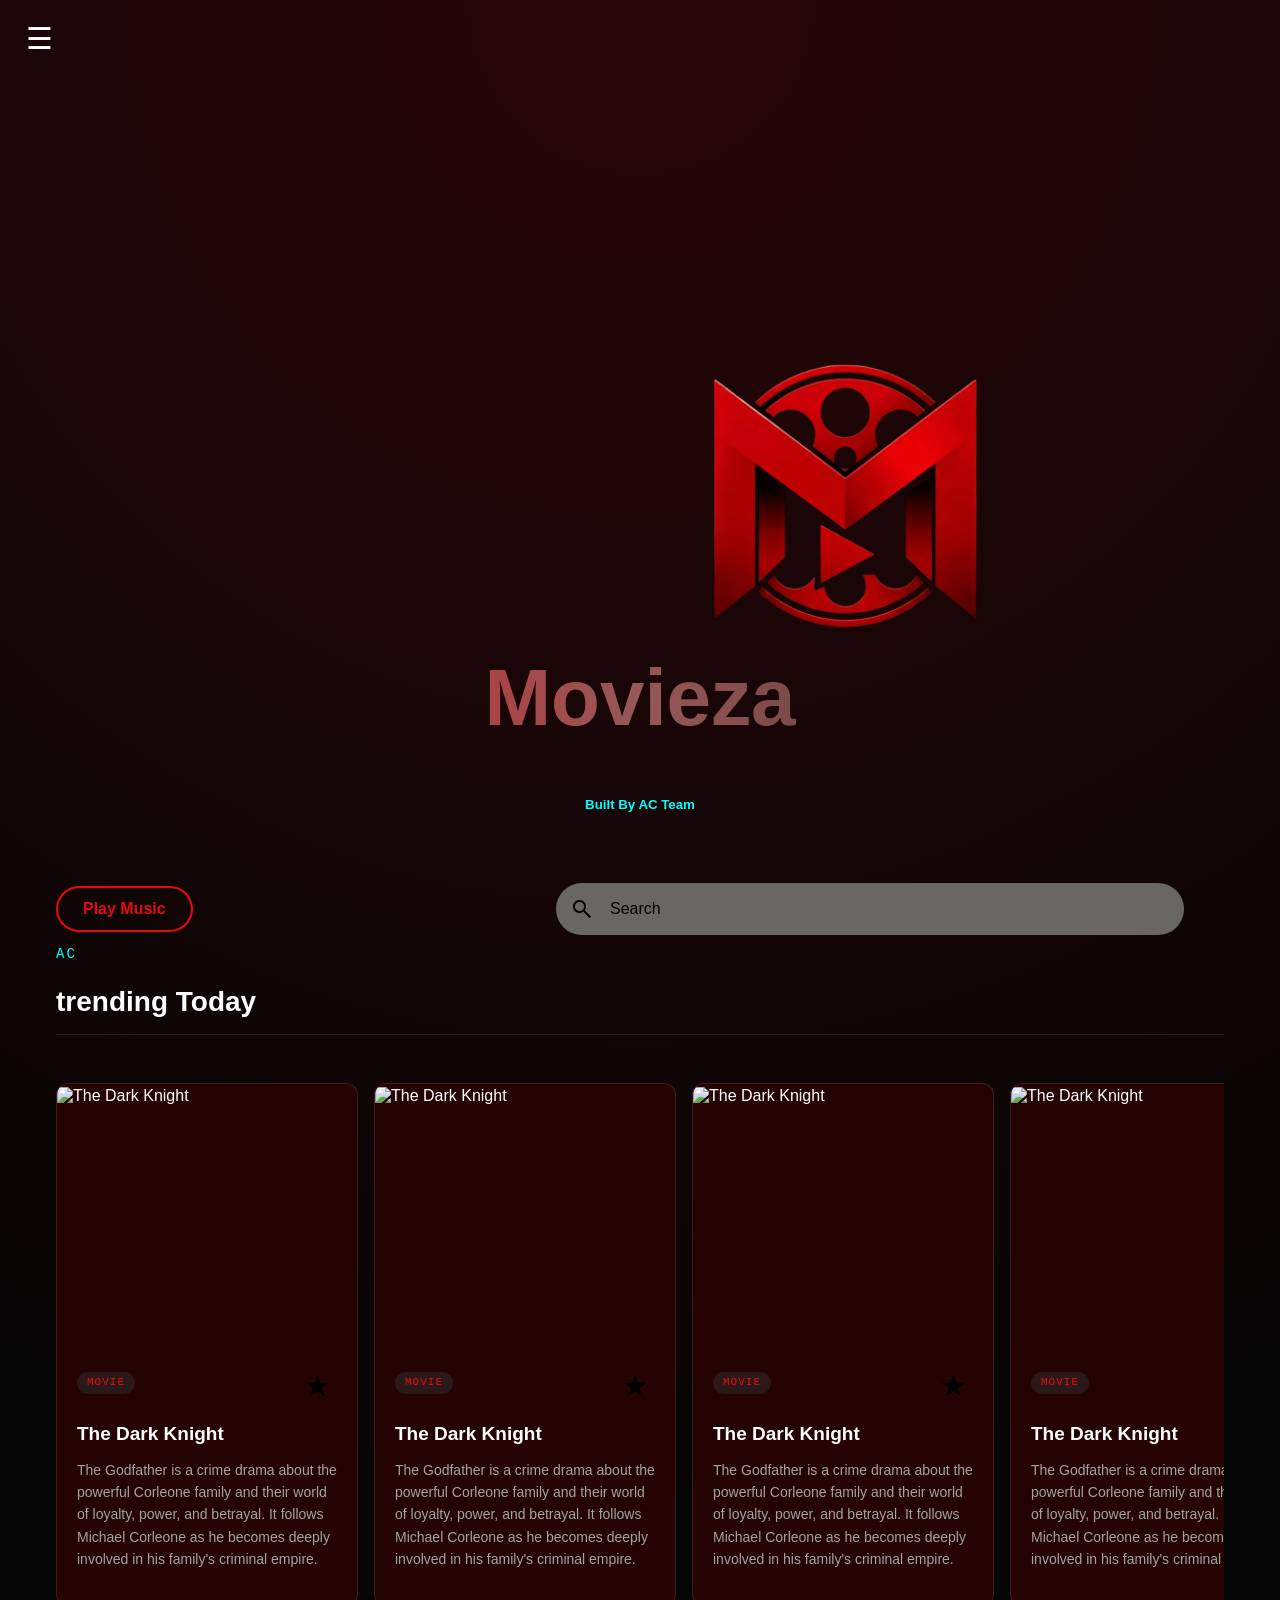
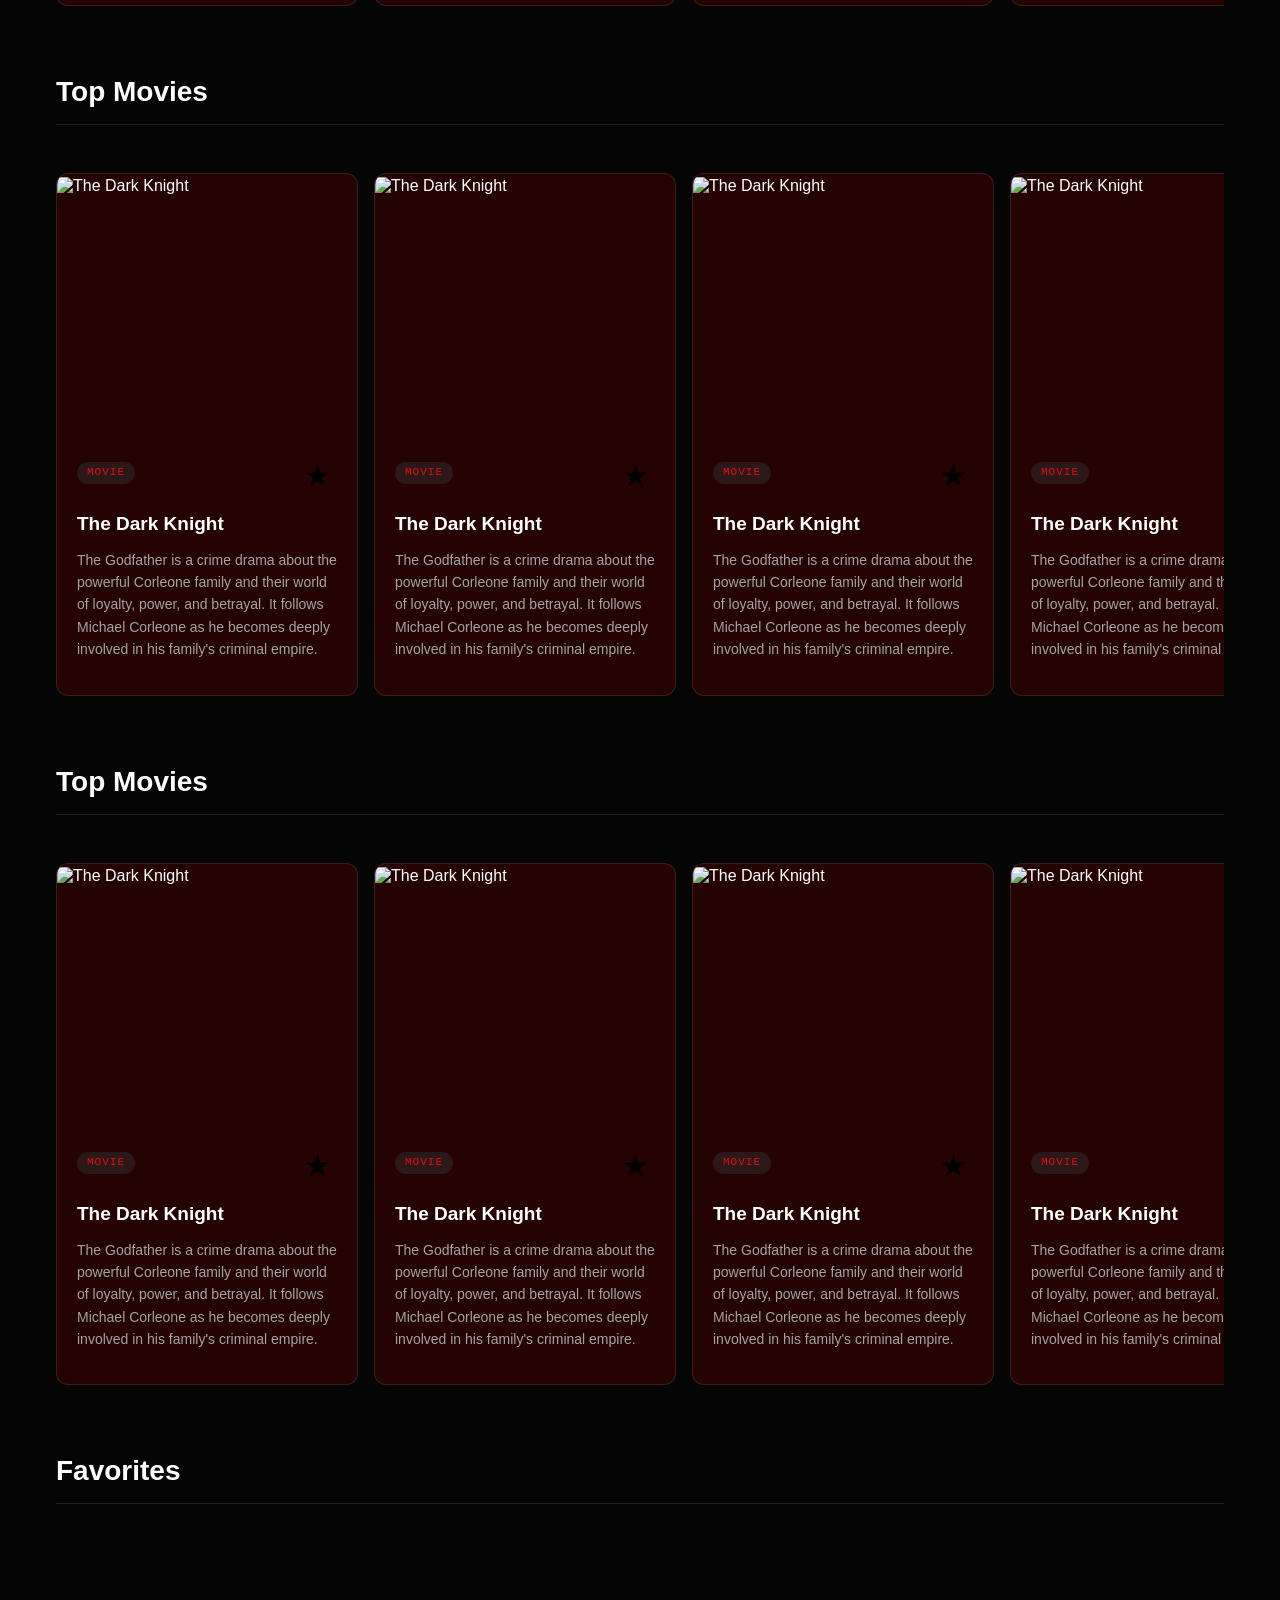
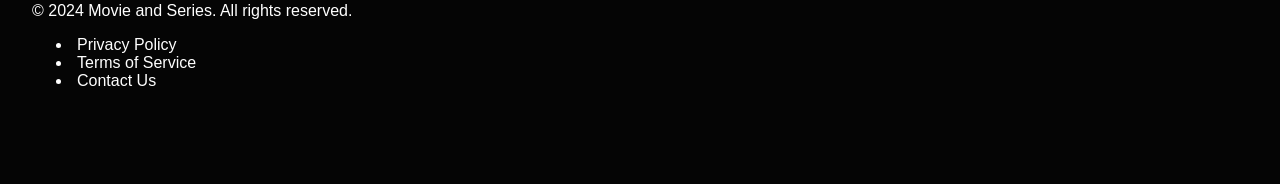
==== Home.html @ a10cd305 "some new things by ahmed" ====
<!doctype html>
<html lang="en">
  <head>
    <meta charset="UTF-8" />
    <meta
      name="viewport"
      content="width=
    , initial-scale=1.0"
    />
    <title>Movieza</title>
    <link rel="stylesheet" href="Home.css" />
    <script src="./Home.js" defer></script>
  </head>

  <head>
    <meta charset="UTF-8" />
    <meta
      name="viewport"
      content="width=
    , initial-scale=1.0"
    />
    <title>Movieza</title>
    <link rel="stylesheet" href="Home.css" />

    <link rel="stylesheet" href="Home.js" />
    <script src="Home.js" defer></script>
    <link rel="stylesheet" href="https://fonts.googleapis.com/css2?family=Material+Symbols+Outlined:opsz,wght,FILL,GRAD@24,400,0,0&icon_names=search" />
</head>
  </head>
  
  <body>
    <main>
      <button id="menuButton">☰</button>
        <nav id="menu">
          <img class="icon-mune"  src="music/Gemini_Generated_Image_bge7utbge7utbge7.png" width="90px" height="90px" alt="">
            <a href="Home.html">Home</a>
            <a href="signup.html">Sign Up</a>
            <a id="loginBtn">Login</a>
            <a href="#trend">Trending Today</a>
            <a href="#top-movies">Top Movies</a>
            <a href="#top-series">Top Series</a>
        </nav>
      <img class="icon" src="music/Gemini_Generated_Image_bge7utbge7utbge7.png" width="500px" height="500px" alt="">
      <h1>Movieza</h1>
      <h5>Built By AC Team</h5>
      <audio id="music">
        <source
        src="music/Hans_Zimmer_-_A_Place_Among_The_Stars_OST_Interstellar_(mp3.pm).mp3"
        type="audio/mpeg"
        />
      </audio>
      
      <form >
      <div class="search">
        <span class="search-icon material-symbols-outlined">search</span>
        <input class="search-input" type="search" placeholder="Search">
      </div>
    
    </form>
      <button id="musicBtn">Play Music</button>
      <section class="section">
        <p class="section-eyebrow">AC</p>
        <h2 id="trend">trending Today</h2>
        
        <div class="member-conteinr scrol">
          <div class="member-card">
            <div class="card-accent accent-coral"></div>
            <img
              src="https://imgs.search.brave.com/6N-P5GiIYZbejXUbR0xnlRjsoiWozDZQO9gBazMsIhE/rs:fit:860:0:0:0/g:ce/aHR0cHM6Ly9tZWRp/YS5nZXR0eWltYWdl/cy5jb20vaWQvNTA1/OTk3MTA3L3Bob3Rv/L3RoZS1nb2RmYXRo/ZXItYS0xOTcyLWFt/ZXJpY2FuLWNyaW1l/LWZpbG0tc3RhcnJp/bmctbWFybG9uLWJy/YW5kby1hbmQtYWwt/cGFjaW5vLmpwZz9z/PTYxMng2MTImdz0w/Jms9MjAmYz1PcExr/d0RySVNraUJfYTJD/TXJqbk9qYUU5SzBG/SGhTWjl0dERDZ05V/WFRRPQ"
              alt="The Dark Knight"
            />
            <div class="card-body">
              <div class="card-span">
                <span class="role-tag"> movie</span>
                <button class="star">★</button>
              </div>
              <p class="member-name">The Dark Knight</p>
              <p class="member-desc">
                The Godfather is a crime drama about the powerful Corleone
                family and their world of loyalty, power, and betrayal. It
                follows Michael Corleone as he becomes deeply involved in his
                family's criminal empire.
              </p>
            </div>
          </div>
          <div class="member-card">
            <div class="card-accent accent-coral"></div>
            <img
              src="https://imgs.search.brave.com/6N-P5GiIYZbejXUbR0xnlRjsoiWozDZQO9gBazMsIhE/rs:fit:860:0:0:0/g:ce/aHR0cHM6Ly9tZWRp/YS5nZXR0eWltYWdl/cy5jb20vaWQvNTA1/OTk3MTA3L3Bob3Rv/L3RoZS1nb2RmYXRo/ZXItYS0xOTcyLWFt/ZXJpY2FuLWNyaW1l/LWZpbG0tc3RhcnJp/bmctbWFybG9uLWJy/YW5kby1hbmQtYWwt/cGFjaW5vLmpwZz9z/PTYxMng2MTImdz0w/Jms9MjAmYz1PcExr/d0RySVNraUJfYTJD/TXJqbk9qYUU5SzBG/SGhTWjl0dERDZ05V/WFRRPQ"
              alt="The Dark Knight"
            />
            <div class="card-body">
              <div class="card-span">
                <span class="role-tag"> movie</span>
                <button class="star">★</button>
              </div>
              <p class="member-name">The Dark Knight</p>
              <p class="member-desc">
                The Godfather is a crime drama about the powerful Corleone
                family and their world of loyalty, power, and betrayal. It
                follows Michael Corleone as he becomes deeply involved in his
                family's criminal empire.
              </p>
            </div>
          </div>
          <div class="member-card">
            <div class="card-accent accent-coral"></div>
            <img
              src="https://imgs.search.brave.com/6N-P5GiIYZbejXUbR0xnlRjsoiWozDZQO9gBazMsIhE/rs:fit:860:0:0:0/g:ce/aHR0cHM6Ly9tZWRp/YS5nZXR0eWltYWdl/cy5jb20vaWQvNTA1/OTk3MTA3L3Bob3Rv/L3RoZS1nb2RmYXRo/ZXItYS0xOTcyLWFt/ZXJpY2FuLWNyaW1l/LWZpbG0tc3RhcnJp/bmctbWFybG9uLWJy/YW5kby1hbmQtYWwt/cGFjaW5vLmpwZz9z/PTYxMng2MTImdz0w/Jms9MjAmYz1PcExr/d0RySVNraUJfYTJD/TXJqbk9qYUU5SzBG/SGhTWjl0dERDZ05V/WFRRPQ"
              alt="The Dark Knight"
            />
            <div class="card-body">
              <div class="card-span">
                <span class="role-tag"> movie</span>
                <button class="star">★</button>
              </div>
              <p class="member-name">The Dark Knight</p>
              <p class="member-desc">
                The Godfather is a crime drama about the powerful Corleone
                family and their world of loyalty, power, and betrayal. It
                follows Michael Corleone as he becomes deeply involved in his
                family's criminal empire.
              </p>
            </div>
          </div>
          <div class="member-card">
            <div class="card-accent accent-coral"></div>
            <img
              src="https://imgs.search.brave.com/6N-P5GiIYZbejXUbR0xnlRjsoiWozDZQO9gBazMsIhE/rs:fit:860:0:0:0/g:ce/aHR0cHM6Ly9tZWRp/YS5nZXR0eWltYWdl/cy5jb20vaWQvNTA1/OTk3MTA3L3Bob3Rv/L3RoZS1nb2RmYXRo/ZXItYS0xOTcyLWFt/ZXJpY2FuLWNyaW1l/LWZpbG0tc3RhcnJp/bmctbWFybG9uLWJy/YW5kby1hbmQtYWwt/cGFjaW5vLmpwZz9z/PTYxMng2MTImdz0w/Jms9MjAmYz1PcExr/d0RySVNraUJfYTJD/TXJqbk9qYUU5SzBG/SGhTWjl0dERDZ05V/WFRRPQ"
              alt="The Dark Knight"
            />
            <div class="card-body">
              <div class="card-span">
                <span class="role-tag"> movie</span>
                <button class="star">★</button>
              </div>
              <p class="member-name">The Dark Knight</p>
              <p class="member-desc">
                The Godfather is a crime drama about the powerful Corleone
                family and their world of loyalty, power, and betrayal. It
                follows Michael Corleone as he becomes deeply involved in his
                family's criminal empire.
              </p>
            </div>
          </div>
          <div class="member-card">
            <div class="card-accent accent-coral"></div>
            <img
              src="https://imgs.search.brave.com/6N-P5GiIYZbejXUbR0xnlRjsoiWozDZQO9gBazMsIhE/rs:fit:860:0:0:0/g:ce/aHR0cHM6Ly9tZWRp/YS5nZXR0eWltYWdl/cy5jb20vaWQvNTA1/OTk3MTA3L3Bob3Rv/L3RoZS1nb2RmYXRo/ZXItYS0xOTcyLWFt/ZXJpY2FuLWNyaW1l/LWZpbG0tc3RhcnJp/bmctbWFybG9uLWJy/YW5kby1hbmQtYWwt/cGFjaW5vLmpwZz9z/PTYxMng2MTImdz0w/Jms9MjAmYz1PcExr/d0RySVNraUJfYTJD/TXJqbk9qYUU5SzBG/SGhTWjl0dERDZ05V/WFRRPQ"
              alt="The Dark Knight"
            />
            <div class="card-body">
              <div class="card-span">
                <span class="role-tag"> movie</span>
                <button class="star">★</button>
              </div>
              <p class="member-name">The Dark Knight</p>
              <p class="member-desc">
                The Godfather is a crime drama about the powerful Corleone
                family and their world of loyalty, power, and betrayal. It
                follows Michael Corleone as he becomes deeply involved in his
                family's criminal empire.
              </p>
            </div>
          </div>
          <div class="member-card">
            <div class="card-accent accent-coral"></div>
            <img
              src="https://imgs.search.brave.com/6N-P5GiIYZbejXUbR0xnlRjsoiWozDZQO9gBazMsIhE/rs:fit:860:0:0:0/g:ce/aHR0cHM6Ly9tZWRp/YS5nZXR0eWltYWdl/cy5jb20vaWQvNTA1/OTk3MTA3L3Bob3Rv/L3RoZS1nb2RmYXRo/ZXItYS0xOTcyLWFt/ZXJpY2FuLWNyaW1l/LWZpbG0tc3RhcnJp/bmctbWFybG9uLWJy/YW5kby1hbmQtYWwt/cGFjaW5vLmpwZz9z/PTYxMng2MTImdz0w/Jms9MjAmYz1PcExr/d0RySVNraUJfYTJD/TXJqbk9qYUU5SzBG/SGhTWjl0dERDZ05V/WFRRPQ"
              alt="The Dark Knight"
            />
            <div class="card-body">
              <div class="card-span">
                <span class="role-tag"> movie</span>
                <button class="star">★</button>
              </div>
              <p class="member-name">The Dark Knight</p>
              <p class="member-desc">
                The Godfather is a crime drama about the powerful Corleone
                family and their world of loyalty, power, and betrayal. It
                follows Michael Corleone as he becomes deeply involved in his
                family's criminal empire.
              </p>
            </div>
          </div>
          <div class="member-card">
            <div class="card-accent accent-coral"></div>
            <img
              src="https://imgs.search.brave.com/6N-P5GiIYZbejXUbR0xnlRjsoiWozDZQO9gBazMsIhE/rs:fit:860:0:0:0/g:ce/aHR0cHM6Ly9tZWRp/YS5nZXR0eWltYWdl/cy5jb20vaWQvNTA1/OTk3MTA3L3Bob3Rv/L3RoZS1nb2RmYXRo/ZXItYS0xOTcyLWFt/ZXJpY2FuLWNyaW1l/LWZpbG0tc3RhcnJp/bmctbWFybG9uLWJy/YW5kby1hbmQtYWwt/cGFjaW5vLmpwZz9z/PTYxMng2MTImdz0w/Jms9MjAmYz1PcExr/d0RySVNraUJfYTJD/TXJqbk9qYUU5SzBG/SGhTWjl0dERDZ05V/WFRRPQ"
              alt="The Dark Knight"
            />
            <div class="card-body">
              <div class="card-span">
                <span class="role-tag"> movie</span>
                <button class="star">★</button>
              </div>
              <p class="member-name">The Dark Knight</p>
              <p class="member-desc">
                The Godfather is a crime drama about the powerful Corleone
                family and their world of loyalty, power, and betrayal. It
                follows Michael Corleone as he becomes deeply involved in his
                family's criminal empire.
              </p>
            </div>
          </div>
          <div class="member-card">
            <div class="card-accent accent-coral"></div>
            <img
              src="https://imgs.search.brave.com/6N-P5GiIYZbejXUbR0xnlRjsoiWozDZQO9gBazMsIhE/rs:fit:860:0:0:0/g:ce/aHR0cHM6Ly9tZWRp/YS5nZXR0eWltYWdl/cy5jb20vaWQvNTA1/OTk3MTA3L3Bob3Rv/L3RoZS1nb2RmYXRo/ZXItYS0xOTcyLWFt/ZXJpY2FuLWNyaW1l/LWZpbG0tc3RhcnJp/bmctbWFybG9uLWJy/YW5kby1hbmQtYWwt/cGFjaW5vLmpwZz9z/PTYxMng2MTImdz0w/Jms9MjAmYz1PcExr/d0RySVNraUJfYTJD/TXJqbk9qYUU5SzBG/SGhTWjl0dERDZ05V/WFRRPQ"
              alt="The Dark Knight"
            />
            <div class="card-body">
              <div class="card-span">
                <span class="role-tag"> movie</span>
                <button class="star">★</button>
              </div>
              <p class="member-name">The Dark Knight</p>
              <p class="member-desc">
                The Godfather is a crime drama about the powerful Corleone
                family and their world of loyalty, power, and betrayal. It
                follows Michael Corleone as he becomes deeply involved in his
                family's criminal empire.
              </p>
            </div>
          </div>
          <div class="member-card">
            <div class="card-accent accent-coral"></div>
            <img
              src="https://imgs.search.brave.com/6N-P5GiIYZbejXUbR0xnlRjsoiWozDZQO9gBazMsIhE/rs:fit:860:0:0:0/g:ce/aHR0cHM6Ly9tZWRp/YS5nZXR0eWltYWdl/cy5jb20vaWQvNTA1/OTk3MTA3L3Bob3Rv/L3RoZS1nb2RmYXRo/ZXItYS0xOTcyLWFt/ZXJpY2FuLWNyaW1l/LWZpbG0tc3RhcnJp/bmctbWFybG9uLWJy/YW5kby1hbmQtYWwt/cGFjaW5vLmpwZz9z/PTYxMng2MTImdz0w/Jms9MjAmYz1PcExr/d0RySVNraUJfYTJD/TXJqbk9qYUU5SzBG/SGhTWjl0dERDZ05V/WFRRPQ"
              alt="The Dark Knight"
            />
            <div class="card-body">
              <div class="card-span">
                <span class="role-tag"> movie</span>
                <button class="star">★</button>
              </div>
              <p class="member-name">The Dark Knight</p>
              <p class="member-desc">
                The Godfather is a crime drama about the powerful Corleone
                family and their world of loyalty, power, and betrayal. It
                follows Michael Corleone as he becomes deeply involved in his
                family's criminal empire.
              </p>
            </div>
          </div>
          <div class="member-card">
            <div class="card-accent accent-coral"></div>
            <img
              src="https://imgs.search.brave.com/6N-P5GiIYZbejXUbR0xnlRjsoiWozDZQO9gBazMsIhE/rs:fit:860:0:0:0/g:ce/aHR0cHM6Ly9tZWRp/YS5nZXR0eWltYWdl/cy5jb20vaWQvNTA1/OTk3MTA3L3Bob3Rv/L3RoZS1nb2RmYXRo/ZXItYS0xOTcyLWFt/ZXJpY2FuLWNyaW1l/LWZpbG0tc3RhcnJp/bmctbWFybG9uLWJy/YW5kby1hbmQtYWwt/cGFjaW5vLmpwZz9z/PTYxMng2MTImdz0w/Jms9MjAmYz1PcExr/d0RySVNraUJfYTJD/TXJqbk9qYUU5SzBG/SGhTWjl0dERDZ05V/WFRRPQ"
              alt="The Dark Knight"
            />
            <div class="card-body">
              <div class="card-span">
                <span class="role-tag"> movie</span>
                <button class="star">★</button>
              </div>
              <p class="member-name">The Dark Knight</p>
              <p class="member-desc">
                The Godfather is a crime drama about the powerful Corleone
                family and their world of loyalty, power, and betrayal. It
                follows Michael Corleone as he becomes deeply involved in his
                family's criminal empire.
              </p>
            </div>
          </div>
          <div class="member-card">
            <div class="card-accent accent-coral"></div>
            <img
              src="https://imgs.search.brave.com/6N-P5GiIYZbejXUbR0xnlRjsoiWozDZQO9gBazMsIhE/rs:fit:860:0:0:0/g:ce/aHR0cHM6Ly9tZWRp/YS5nZXR0eWltYWdl/cy5jb20vaWQvNTA1/OTk3MTA3L3Bob3Rv/L3RoZS1nb2RmYXRo/ZXItYS0xOTcyLWFt/ZXJpY2FuLWNyaW1l/LWZpbG0tc3RhcnJp/bmctbWFybG9uLWJy/YW5kby1hbmQtYWwt/cGFjaW5vLmpwZz9z/PTYxMng2MTImdz0w/Jms9MjAmYz1PcExr/d0RySVNraUJfYTJD/TXJqbk9qYUU5SzBG/SGhTWjl0dERDZ05V/WFRRPQ"
              alt="The Dark Knight"
            />
            <div class="card-body">
              <div class="card-span">
                <span class="role-tag"> movie</span>
                <button class="star">★</button>
              </div>
              <p class="member-name">The Dark Knight</p>
              <p class="member-desc">
                The Godfather is a crime drama about the powerful Corleone
                family and their world of loyalty, power, and betrayal. It
                follows Michael Corleone as he becomes deeply involved in his
                family's criminal empire.
              </p>
            </div>
          </div>
          <div class="member-card">
            <div class="card-accent accent-coral"></div>
            <img
              src="https://imgs.search.brave.com/6N-P5GiIYZbejXUbR0xnlRjsoiWozDZQO9gBazMsIhE/rs:fit:860:0:0:0/g:ce/aHR0cHM6Ly9tZWRp/YS5nZXR0eWltYWdl/cy5jb20vaWQvNTA1/OTk3MTA3L3Bob3Rv/L3RoZS1nb2RmYXRo/ZXItYS0xOTcyLWFt/ZXJpY2FuLWNyaW1l/LWZpbG0tc3RhcnJp/bmctbWFybG9uLWJy/YW5kby1hbmQtYWwt/cGFjaW5vLmpwZz9z/PTYxMng2MTImdz0w/Jms9MjAmYz1PcExr/d0RySVNraUJfYTJD/TXJqbk9qYUU5SzBG/SGhTWjl0dERDZ05V/WFRRPQ"
              alt="The Dark Knight"
            />
            <div class="card-body">
              <div class="card-span">
                <span class="role-tag"> movie</span>
                <button class="star">★</button>
              </div>
              <p class="member-name">The Dark Knight</p>
              <p class="member-desc">
                The Godfather is a crime drama about the powerful Corleone
                family and their world of loyalty, power, and betrayal. It
                follows Michael Corleone as he becomes deeply involved in his
                family's criminal empire.
              </p>
            </div>
          </div>
        </div>
      </section>
      <section class="section">
        <h2 id="top-movies">Top Movies</h2>
        <div class="member-conteinr scrol2">
          <div class="member-card">
            <div class="card-accent accent-coral"></div>
            <img
              src="https://imgs.search.brave.com/6N-P5GiIYZbejXUbR0xnlRjsoiWozDZQO9gBazMsIhE/rs:fit:860:0:0:0/g:ce/aHR0cHM6Ly9tZWRp/YS5nZXR0eWltYWdl/cy5jb20vaWQvNTA1/OTk3MTA3L3Bob3Rv/L3RoZS1nb2RmYXRo/ZXItYS0xOTcyLWFt/ZXJpY2FuLWNyaW1l/LWZpbG0tc3RhcnJp/bmctbWFybG9uLWJy/YW5kby1hbmQtYWwt/cGFjaW5vLmpwZz9z/PTYxMng2MTImdz0w/Jms9MjAmYz1PcExr/d0RySVNraUJfYTJD/TXJqbk9qYUU5SzBG/SGhTWjl0dERDZ05V/WFRRPQ"
              alt="The Dark Knight"
            />
            <div class="card-body">
              <div class="card-span">
                <span class="role-tag"> movie</span>
                <button class="star">★</button>
              </div>
              <p class="member-name">The Dark Knight</p>
              <p class="member-desc">
                The Godfather is a crime drama about the powerful Corleone
                family and their world of loyalty, power, and betrayal. It
                follows Michael Corleone as he becomes deeply involved in his
                family's criminal empire.
              </p>
            </div>
          </div>
          <div class="member-card">
            <div class="card-accent accent-coral"></div>
            <img
              src="https://imgs.search.brave.com/6N-P5GiIYZbejXUbR0xnlRjsoiWozDZQO9gBazMsIhE/rs:fit:860:0:0:0/g:ce/aHR0cHM6Ly9tZWRp/YS5nZXR0eWltYWdl/cy5jb20vaWQvNTA1/OTk3MTA3L3Bob3Rv/L3RoZS1nb2RmYXRo/ZXItYS0xOTcyLWFt/ZXJpY2FuLWNyaW1l/LWZpbG0tc3RhcnJp/bmctbWFybG9uLWJy/YW5kby1hbmQtYWwt/cGFjaW5vLmpwZz9z/PTYxMng2MTImdz0w/Jms9MjAmYz1PcExr/d0RySVNraUJfYTJD/TXJqbk9qYUU5SzBG/SGhTWjl0dERDZ05V/WFRRPQ"
              alt="The Dark Knight"
            />
            <div class="card-body">
              <div class="card-span">
                <span class="role-tag"> movie</span>
                <button class="star">★</button>
              </div>
              <p class="member-name">The Dark Knight</p>
              <p class="member-desc">
                The Godfather is a crime drama about the powerful Corleone
                family and their world of loyalty, power, and betrayal. It
                follows Michael Corleone as he becomes deeply involved in his
                family's criminal empire.
              </p>
            </div>
          </div>
          <div class="member-card">
            <div class="card-accent accent-coral"></div>
            <img
              src="https://imgs.search.brave.com/6N-P5GiIYZbejXUbR0xnlRjsoiWozDZQO9gBazMsIhE/rs:fit:860:0:0:0/g:ce/aHR0cHM6Ly9tZWRp/YS5nZXR0eWltYWdl/cy5jb20vaWQvNTA1/OTk3MTA3L3Bob3Rv/L3RoZS1nb2RmYXRo/ZXItYS0xOTcyLWFt/ZXJpY2FuLWNyaW1l/LWZpbG0tc3RhcnJp/bmctbWFybG9uLWJy/YW5kby1hbmQtYWwt/cGFjaW5vLmpwZz9z/PTYxMng2MTImdz0w/Jms9MjAmYz1PcExr/d0RySVNraUJfYTJD/TXJqbk9qYUU5SzBG/SGhTWjl0dERDZ05V/WFRRPQ"
              alt="The Dark Knight"
            />
            <div class="card-body">
              <div class="card-span">
                <span class="role-tag"> movie</span>
                <button class="star">★</button>
              </div>
              <p class="member-name">The Dark Knight</p>
              <p class="member-desc">
                The Godfather is a crime drama about the powerful Corleone
                family and their world of loyalty, power, and betrayal. It
                follows Michael Corleone as he becomes deeply involved in his
                family's criminal empire.
              </p>
            </div>
          </div>
          <div class="member-card">
            <div class="card-accent accent-coral"></div>
            <img
              src="https://imgs.search.brave.com/6N-P5GiIYZbejXUbR0xnlRjsoiWozDZQO9gBazMsIhE/rs:fit:860:0:0:0/g:ce/aHR0cHM6Ly9tZWRp/YS5nZXR0eWltYWdl/cy5jb20vaWQvNTA1/OTk3MTA3L3Bob3Rv/L3RoZS1nb2RmYXRo/ZXItYS0xOTcyLWFt/ZXJpY2FuLWNyaW1l/LWZpbG0tc3RhcnJp/bmctbWFybG9uLWJy/YW5kby1hbmQtYWwt/cGFjaW5vLmpwZz9z/PTYxMng2MTImdz0w/Jms9MjAmYz1PcExr/d0RySVNraUJfYTJD/TXJqbk9qYUU5SzBG/SGhTWjl0dERDZ05V/WFRRPQ"
              alt="The Dark Knight"
            />
            <div class="card-body">
              <div class="card-span">
                <span class="role-tag"> movie</span>
                <button class="star">★</button>
              </div>
              <p class="member-name">The Dark Knight</p>
              <p class="member-desc">
                The Godfather is a crime drama about the powerful Corleone
                family and their world of loyalty, power, and betrayal. It
                follows Michael Corleone as he becomes deeply involved in his
                family's criminal empire.
              </p>
            </div>
          </div>
          <div class="member-card">
            <div class="card-accent accent-coral"></div>
            <img
              src="https://imgs.search.brave.com/6N-P5GiIYZbejXUbR0xnlRjsoiWozDZQO9gBazMsIhE/rs:fit:860:0:0:0/g:ce/aHR0cHM6Ly9tZWRp/YS5nZXR0eWltYWdl/cy5jb20vaWQvNTA1/OTk3MTA3L3Bob3Rv/L3RoZS1nb2RmYXRo/ZXItYS0xOTcyLWFt/ZXJpY2FuLWNyaW1l/LWZpbG0tc3RhcnJp/bmctbWFybG9uLWJy/YW5kby1hbmQtYWwt/cGFjaW5vLmpwZz9z/PTYxMng2MTImdz0w/Jms9MjAmYz1PcExr/d0RySVNraUJfYTJD/TXJqbk9qYUU5SzBG/SGhTWjl0dERDZ05V/WFRRPQ"
              alt="The Dark Knight"
            />
            <div class="card-body">
              <div class="card-span">
                <span class="role-tag"> movie</span>
                <button class="star">★</button>
              </div>
              <p class="member-name">The Dark Knight</p>
              <p class="member-desc">
                The Godfather is a crime drama about the powerful Corleone
                family and their world of loyalty, power, and betrayal. It
                follows Michael Corleone as he becomes deeply involved in his
                family's criminal empire.
              </p>
            </div>
          </div>
          <div class="member-card">
            <div class="card-accent accent-coral"></div>
            <img
              src="https://imgs.search.brave.com/6N-P5GiIYZbejXUbR0xnlRjsoiWozDZQO9gBazMsIhE/rs:fit:860:0:0:0/g:ce/aHR0cHM6Ly9tZWRp/YS5nZXR0eWltYWdl/cy5jb20vaWQvNTA1/OTk3MTA3L3Bob3Rv/L3RoZS1nb2RmYXRo/ZXItYS0xOTcyLWFt/ZXJpY2FuLWNyaW1l/LWZpbG0tc3RhcnJp/bmctbWFybG9uLWJy/YW5kby1hbmQtYWwt/cGFjaW5vLmpwZz9z/PTYxMng2MTImdz0w/Jms9MjAmYz1PcExr/d0RySVNraUJfYTJD/TXJqbk9qYUU5SzBG/SGhTWjl0dERDZ05V/WFRRPQ"
              alt="The Dark Knight"
            />
            <div class="card-body">
              <div class="card-span">
                <span class="role-tag"> movie</span>
                <button class="star">★</button>
              </div>
              <p class="member-name">The Dark Knight</p>
              <p class="member-desc">
                The Godfather is a crime drama about the powerful Corleone
                family and their world of loyalty, power, and betrayal. It
                follows Michael Corleone as he becomes deeply involved in his
                family's criminal empire.
              </p>
            </div>
          </div>
          <div class="member-card">
            <div class="card-accent accent-coral"></div>
            <img
              src="https://imgs.search.brave.com/6N-P5GiIYZbejXUbR0xnlRjsoiWozDZQO9gBazMsIhE/rs:fit:860:0:0:0/g:ce/aHR0cHM6Ly9tZWRp/YS5nZXR0eWltYWdl/cy5jb20vaWQvNTA1/OTk3MTA3L3Bob3Rv/L3RoZS1nb2RmYXRo/ZXItYS0xOTcyLWFt/ZXJpY2FuLWNyaW1l/LWZpbG0tc3RhcnJp/bmctbWFybG9uLWJy/YW5kby1hbmQtYWwt/cGFjaW5vLmpwZz9z/PTYxMng2MTImdz0w/Jms9MjAmYz1PcExr/d0RySVNraUJfYTJD/TXJqbk9qYUU5SzBG/SGhTWjl0dERDZ05V/WFRRPQ"
              alt="The Dark Knight"
            />
            <div class="card-body">
              <div class="card-span">
                <span class="role-tag"> movie</span>
                <button class="star">★</button>
              </div>
              <p class="member-name">The Dark Knight</p>
              <p class="member-desc">
                The Godfather is a crime drama about the powerful Corleone
                family and their world of loyalty, power, and betrayal. It
                follows Michael Corleone as he becomes deeply involved in his
                family's criminal empire.
              </p>
            </div>
          </div>
          <div class="member-card">
            <div class="card-accent accent-coral"></div>
            <img
              src="https://imgs.search.brave.com/6N-P5GiIYZbejXUbR0xnlRjsoiWozDZQO9gBazMsIhE/rs:fit:860:0:0:0/g:ce/aHR0cHM6Ly9tZWRp/YS5nZXR0eWltYWdl/cy5jb20vaWQvNTA1/OTk3MTA3L3Bob3Rv/L3RoZS1nb2RmYXRo/ZXItYS0xOTcyLWFt/ZXJpY2FuLWNyaW1l/LWZpbG0tc3RhcnJp/bmctbWFybG9uLWJy/YW5kby1hbmQtYWwt/cGFjaW5vLmpwZz9z/PTYxMng2MTImdz0w/Jms9MjAmYz1PcExr/d0RySVNraUJfYTJD/TXJqbk9qYUU5SzBG/SGhTWjl0dERDZ05V/WFRRPQ"
              alt="The Dark Knight"
            />
            <div class="card-body">
              <div class="card-span">
                <span class="role-tag"> movie</span>
                <button class="star">★</button>
              </div>
              <p class="member-name">The Dark Knight</p>
              <p class="member-desc">
                The Godfather is a crime drama about the powerful Corleone
                family and their world of loyalty, power, and betrayal. It
                follows Michael Corleone as he becomes deeply involved in his
                family's criminal empire.
              </p>
            </div>
          </div>
          <div class="member-card">
            <div class="card-accent accent-coral"></div>
            <img
              src="https://imgs.search.brave.com/6N-P5GiIYZbejXUbR0xnlRjsoiWozDZQO9gBazMsIhE/rs:fit:860:0:0:0/g:ce/aHR0cHM6Ly9tZWRp/YS5nZXR0eWltYWdl/cy5jb20vaWQvNTA1/OTk3MTA3L3Bob3Rv/L3RoZS1nb2RmYXRo/ZXItYS0xOTcyLWFt/ZXJpY2FuLWNyaW1l/LWZpbG0tc3RhcnJp/bmctbWFybG9uLWJy/YW5kby1hbmQtYWwt/cGFjaW5vLmpwZz9z/PTYxMng2MTImdz0w/Jms9MjAmYz1PcExr/d0RySVNraUJfYTJD/TXJqbk9qYUU5SzBG/SGhTWjl0dERDZ05V/WFRRPQ"
              alt="The Dark Knight"
            />
            <div class="card-body">
              <div class="card-span">
                <span class="role-tag"> movie</span>
                <button class="star">★</button>
              </div>
              <p class="member-name">The Dark Knight</p>
              <p class="member-desc">
                The Godfather is a crime drama about the powerful Corleone
                family and their world of loyalty, power, and betrayal. It
                follows Michael Corleone as he becomes deeply involved in his
                family's criminal empire.
              </p>
            </div>
          </div>
          <div class="member-card">
            <div class="card-accent accent-coral"></div>
            <img
              src="https://imgs.search.brave.com/6N-P5GiIYZbejXUbR0xnlRjsoiWozDZQO9gBazMsIhE/rs:fit:860:0:0:0/g:ce/aHR0cHM6Ly9tZWRp/YS5nZXR0eWltYWdl/cy5jb20vaWQvNTA1/OTk3MTA3L3Bob3Rv/L3RoZS1nb2RmYXRo/ZXItYS0xOTcyLWFt/ZXJpY2FuLWNyaW1l/LWZpbG0tc3RhcnJp/bmctbWFybG9uLWJy/YW5kby1hbmQtYWwt/cGFjaW5vLmpwZz9z/PTYxMng2MTImdz0w/Jms9MjAmYz1PcExr/d0RySVNraUJfYTJD/TXJqbk9qYUU5SzBG/SGhTWjl0dERDZ05V/WFRRPQ"
              alt="The Dark Knight"
            />
            <div class="card-body">
              <div class="card-span">
                <span class="role-tag"> movie</span>
                <button class="star">★</button>
              </div>
              <p class="member-name">The Dark Knight</p>
              <p class="member-desc">
                The Godfather is a crime drama about the powerful Corleone
                family and their world of loyalty, power, and betrayal. It
                follows Michael Corleone as he becomes deeply involved in his
                family's criminal empire.
              </p>
            </div>
          </div>
          <div class="member-card">
            <div class="card-accent accent-coral"></div>
            <img
              src="https://imgs.search.brave.com/6N-P5GiIYZbejXUbR0xnlRjsoiWozDZQO9gBazMsIhE/rs:fit:860:0:0:0/g:ce/aHR0cHM6Ly9tZWRp/YS5nZXR0eWltYWdl/cy5jb20vaWQvNTA1/OTk3MTA3L3Bob3Rv/L3RoZS1nb2RmYXRo/ZXItYS0xOTcyLWFt/ZXJpY2FuLWNyaW1l/LWZpbG0tc3RhcnJp/bmctbWFybG9uLWJy/YW5kby1hbmQtYWwt/cGFjaW5vLmpwZz9z/PTYxMng2MTImdz0w/Jms9MjAmYz1PcExr/d0RySVNraUJfYTJD/TXJqbk9qYUU5SzBG/SGhTWjl0dERDZ05V/WFRRPQ"
              alt="The Dark Knight"
            />
            <div class="card-body">
              <div class="card-span">
                <span class="role-tag"> movie</span>
                <button class="star">★</button>
              </div>
              <p class="member-name">The Dark Knight</p>
              <p class="member-desc">
                The Godfather is a crime drama about the powerful Corleone
                family and their world of loyalty, power, and betrayal. It
                follows Michael Corleone as he becomes deeply involved in his
                family's criminal empire.
              </p>
            </div>
          </div>
          <div class="member-card">
            <div class="card-accent accent-coral"></div>
            <img
              src="https://imgs.search.brave.com/6N-P5GiIYZbejXUbR0xnlRjsoiWozDZQO9gBazMsIhE/rs:fit:860:0:0:0/g:ce/aHR0cHM6Ly9tZWRp/YS5nZXR0eWltYWdl/cy5jb20vaWQvNTA1/OTk3MTA3L3Bob3Rv/L3RoZS1nb2RmYXRo/ZXItYS0xOTcyLWFt/ZXJpY2FuLWNyaW1l/LWZpbG0tc3RhcnJp/bmctbWFybG9uLWJy/YW5kby1hbmQtYWwt/cGFjaW5vLmpwZz9z/PTYxMng2MTImdz0w/Jms9MjAmYz1PcExr/d0RySVNraUJfYTJD/TXJqbk9qYUU5SzBG/SGhTWjl0dERDZ05V/WFRRPQ"
              alt="The Dark Knight"
            />
            <div class="card-body">
              <div class="card-span">
                <span class="role-tag"> movie</span>
                <button class="star">★</button>
              </div>
              <p class="member-name">The Dark Knight</p>
              <p class="member-desc">
                The Godfather is a crime drama about the powerful Corleone
                family and their world of loyalty, power, and betrayal. It
                follows Michael Corleone as he becomes deeply involved in his
                family's criminal empire.
              </p>
            </div>
          </div>
        </div>
      </section>
      <section class="section">
        <h2 id="top-movies">Top Movies</h2>
        <div class="member-conteinr scrol3">
          <div class="member-card">
            <div class="card-accent accent-coral"></div>
            <img
              src="https://imgs.search.brave.com/6N-P5GiIYZbejXUbR0xnlRjsoiWozDZQO9gBazMsIhE/rs:fit:860:0:0:0/g:ce/aHR0cHM6Ly9tZWRp/YS5nZXR0eWltYWdl/cy5jb20vaWQvNTA1/OTk3MTA3L3Bob3Rv/L3RoZS1nb2RmYXRo/ZXItYS0xOTcyLWFt/ZXJpY2FuLWNyaW1l/LWZpbG0tc3RhcnJp/bmctbWFybG9uLWJy/YW5kby1hbmQtYWwt/cGFjaW5vLmpwZz9z/PTYxMng2MTImdz0w/Jms9MjAmYz1PcExr/d0RySVNraUJfYTJD/TXJqbk9qYUU5SzBG/SGhTWjl0dERDZ05V/WFRRPQ"
              alt="The Dark Knight"
            />
            <div class="card-body">
              <div class="card-span">
                <span class="role-tag"> movie</span>
                <button class="star">★</button>
              </div>
              <p class="member-name">The Dark Knight</p>
              <p class="member-desc">
                The Godfather is a crime drama about the powerful Corleone
                family and their world of loyalty, power, and betrayal. It
                follows Michael Corleone as he becomes deeply involved in his
                family's criminal empire.
              </p>
            </div>
          </div>
          <div class="member-card">
            <div class="card-accent accent-coral"></div>
            <img
              src="https://imgs.search.brave.com/6N-P5GiIYZbejXUbR0xnlRjsoiWozDZQO9gBazMsIhE/rs:fit:860:0:0:0/g:ce/aHR0cHM6Ly9tZWRp/YS5nZXR0eWltYWdl/cy5jb20vaWQvNTA1/OTk3MTA3L3Bob3Rv/L3RoZS1nb2RmYXRo/ZXItYS0xOTcyLWFt/ZXJpY2FuLWNyaW1l/LWZpbG0tc3RhcnJp/bmctbWFybG9uLWJy/YW5kby1hbmQtYWwt/cGFjaW5vLmpwZz9z/PTYxMng2MTImdz0w/Jms9MjAmYz1PcExr/d0RySVNraUJfYTJD/TXJqbk9qYUU5SzBG/SGhTWjl0dERDZ05V/WFRRPQ"
              alt="The Dark Knight"
            />
            <div class="card-body">
              <div class="card-span">
                <span class="role-tag"> movie</span>
                <button class="star">★</button>
              </div>
              <p class="member-name">The Dark Knight</p>
              <p class="member-desc">
                The Godfather is a crime drama about the powerful Corleone
                family and their world of loyalty, power, and betrayal. It
                follows Michael Corleone as he becomes deeply involved in his
                family's criminal empire.
              </p>
            </div>
          </div>
          <div class="member-card">
            <div class="card-accent accent-coral"></div>
            <img
              src="https://imgs.search.brave.com/6N-P5GiIYZbejXUbR0xnlRjsoiWozDZQO9gBazMsIhE/rs:fit:860:0:0:0/g:ce/aHR0cHM6Ly9tZWRp/YS5nZXR0eWltYWdl/cy5jb20vaWQvNTA1/OTk3MTA3L3Bob3Rv/L3RoZS1nb2RmYXRo/ZXItYS0xOTcyLWFt/ZXJpY2FuLWNyaW1l/LWZpbG0tc3RhcnJp/bmctbWFybG9uLWJy/YW5kby1hbmQtYWwt/cGFjaW5vLmpwZz9z/PTYxMng2MTImdz0w/Jms9MjAmYz1PcExr/d0RySVNraUJfYTJD/TXJqbk9qYUU5SzBG/SGhTWjl0dERDZ05V/WFRRPQ"
              alt="The Dark Knight"
            />
            <div class="card-body">
              <div class="card-span">
                <span class="role-tag"> movie</span>
                <button class="star">★</button>
              </div>
              <p class="member-name">The Dark Knight</p>
              <p class="member-desc">
                The Godfather is a crime drama about the powerful Corleone
                family and their world of loyalty, power, and betrayal. It
                follows Michael Corleone as he becomes deeply involved in his
                family's criminal empire.
              </p>
            </div>
          </div>
          <div class="member-card">
            <div class="card-accent accent-coral"></div>
            <img
              src="https://imgs.search.brave.com/6N-P5GiIYZbejXUbR0xnlRjsoiWozDZQO9gBazMsIhE/rs:fit:860:0:0:0/g:ce/aHR0cHM6Ly9tZWRp/YS5nZXR0eWltYWdl/cy5jb20vaWQvNTA1/OTk3MTA3L3Bob3Rv/L3RoZS1nb2RmYXRo/ZXItYS0xOTcyLWFt/ZXJpY2FuLWNyaW1l/LWZpbG0tc3RhcnJp/bmctbWFybG9uLWJy/YW5kby1hbmQtYWwt/cGFjaW5vLmpwZz9z/PTYxMng2MTImdz0w/Jms9MjAmYz1PcExr/d0RySVNraUJfYTJD/TXJqbk9qYUU5SzBG/SGhTWjl0dERDZ05V/WFRRPQ"
              alt="The Dark Knight"
            />
            <div class="card-body">
              <div class="card-span">
                <span class="role-tag"> movie</span>
                <button class="star">★</button>
              </div>
              <p class="member-name">The Dark Knight</p>
              <p class="member-desc">
                The Godfather is a crime drama about the powerful Corleone
                family and their world of loyalty, power, and betrayal. It
                follows Michael Corleone as he becomes deeply involved in his
                family's criminal empire.
              </p>
            </div>
          </div>
          <div class="member-card">
            <div class="card-accent accent-coral"></div>
            <img
              src="https://imgs.search.brave.com/6N-P5GiIYZbejXUbR0xnlRjsoiWozDZQO9gBazMsIhE/rs:fit:860:0:0:0/g:ce/aHR0cHM6Ly9tZWRp/YS5nZXR0eWltYWdl/cy5jb20vaWQvNTA1/OTk3MTA3L3Bob3Rv/L3RoZS1nb2RmYXRo/ZXItYS0xOTcyLWFt/ZXJpY2FuLWNyaW1l/LWZpbG0tc3RhcnJp/bmctbWFybG9uLWJy/YW5kby1hbmQtYWwt/cGFjaW5vLmpwZz9z/PTYxMng2MTImdz0w/Jms9MjAmYz1PcExr/d0RySVNraUJfYTJD/TXJqbk9qYUU5SzBG/SGhTWjl0dERDZ05V/WFRRPQ"
              alt="The Dark Knight"
            />
            <div class="card-body">
              <div class="card-span">
                <span class="role-tag"> movie</span>
                <button class="star">★</button>
              </div>
              <p class="member-name">The Dark Knight</p>
              <p class="member-desc">
                The Godfather is a crime drama about the powerful Corleone
                family and their world of loyalty, power, and betrayal. It
                follows Michael Corleone as he becomes deeply involved in his
                family's criminal empire.
              </p>
            </div>
          </div>
          <div class="member-card">
            <div class="card-accent accent-coral"></div>
            <img
              src="https://imgs.search.brave.com/6N-P5GiIYZbejXUbR0xnlRjsoiWozDZQO9gBazMsIhE/rs:fit:860:0:0:0/g:ce/aHR0cHM6Ly9tZWRp/YS5nZXR0eWltYWdl/cy5jb20vaWQvNTA1/OTk3MTA3L3Bob3Rv/L3RoZS1nb2RmYXRo/ZXItYS0xOTcyLWFt/ZXJpY2FuLWNyaW1l/LWZpbG0tc3RhcnJp/bmctbWFybG9uLWJy/YW5kby1hbmQtYWwt/cGFjaW5vLmpwZz9z/PTYxMng2MTImdz0w/Jms9MjAmYz1PcExr/d0RySVNraUJfYTJD/TXJqbk9qYUU5SzBG/SGhTWjl0dERDZ05V/WFRRPQ"
              alt="The Dark Knight"
            />
            <div class="card-body">
              <div class="card-span">
                <span class="role-tag"> movie</span>
                <button class="star">★</button>
              </div>
              <p class="member-name">The Dark Knight</p>
              <p class="member-desc">
                The Godfather is a crime drama about the powerful Corleone
                family and their world of loyalty, power, and betrayal. It
                follows Michael Corleone as he becomes deeply involved in his
                family's criminal empire.
              </p>
            </div>
          </div>
          <div class="member-card">
            <div class="card-accent accent-coral"></div>
            <img
              src="https://imgs.search.brave.com/6N-P5GiIYZbejXUbR0xnlRjsoiWozDZQO9gBazMsIhE/rs:fit:860:0:0:0/g:ce/aHR0cHM6Ly9tZWRp/YS5nZXR0eWltYWdl/cy5jb20vaWQvNTA1/OTk3MTA3L3Bob3Rv/L3RoZS1nb2RmYXRo/ZXItYS0xOTcyLWFt/ZXJpY2FuLWNyaW1l/LWZpbG0tc3RhcnJp/bmctbWFybG9uLWJy/YW5kby1hbmQtYWwt/cGFjaW5vLmpwZz9z/PTYxMng2MTImdz0w/Jms9MjAmYz1PcExr/d0RySVNraUJfYTJD/TXJqbk9qYUU5SzBG/SGhTWjl0dERDZ05V/WFRRPQ"
              alt="The Dark Knight"
            />
            <div class="card-body">
              <div class="card-span">
                <span class="role-tag"> movie</span>
                <button class="star">★</button>
              </div>
              <p class="member-name">The Dark Knight</p>
              <p class="member-desc">
                The Godfather is a crime drama about the powerful Corleone
                family and their world of loyalty, power, and betrayal. It
                follows Michael Corleone as he becomes deeply involved in his
                family's criminal empire.
              </p>
            </div>
          </div>
          <div class="member-card">
            <div class="card-accent accent-coral"></div>
            <img
              src="https://imgs.search.brave.com/6N-P5GiIYZbejXUbR0xnlRjsoiWozDZQO9gBazMsIhE/rs:fit:860:0:0:0/g:ce/aHR0cHM6Ly9tZWRp/YS5nZXR0eWltYWdl/cy5jb20vaWQvNTA1/OTk3MTA3L3Bob3Rv/L3RoZS1nb2RmYXRo/ZXItYS0xOTcyLWFt/ZXJpY2FuLWNyaW1l/LWZpbG0tc3RhcnJp/bmctbWFybG9uLWJy/YW5kby1hbmQtYWwt/cGFjaW5vLmpwZz9z/PTYxMng2MTImdz0w/Jms9MjAmYz1PcExr/d0RySVNraUJfYTJD/TXJqbk9qYUU5SzBG/SGhTWjl0dERDZ05V/WFRRPQ"
              alt="The Dark Knight"
            />
            <div class="card-body">
              <div class="card-span">
                <span class="role-tag"> movie</span>
                <button class="star">★</button>
              </div>
              <p class="member-name">The Dark Knight</p>
              <p class="member-desc">
                The Godfather is a crime drama about the powerful Corleone
                family and their world of loyalty, power, and betrayal. It
                follows Michael Corleone as he becomes deeply involved in his
                family's criminal empire.
              </p>
            </div>
          </div>
          <div class="member-card">
            <div class="card-accent accent-coral"></div>
            <img
              src="https://imgs.search.brave.com/6N-P5GiIYZbejXUbR0xnlRjsoiWozDZQO9gBazMsIhE/rs:fit:860:0:0:0/g:ce/aHR0cHM6Ly9tZWRp/YS5nZXR0eWltYWdl/cy5jb20vaWQvNTA1/OTk3MTA3L3Bob3Rv/L3RoZS1nb2RmYXRo/ZXItYS0xOTcyLWFt/ZXJpY2FuLWNyaW1l/LWZpbG0tc3RhcnJp/bmctbWFybG9uLWJy/YW5kby1hbmQtYWwt/cGFjaW5vLmpwZz9z/PTYxMng2MTImdz0w/Jms9MjAmYz1PcExr/d0RySVNraUJfYTJD/TXJqbk9qYUU5SzBG/SGhTWjl0dERDZ05V/WFRRPQ"
              alt="The Dark Knight"
            />
            <div class="card-body">
              <div class="card-span">
                <span class="role-tag"> movie</span>
                <button class="star">★</button>
              </div>
              <p class="member-name">The Dark Knight</p>
              <p class="member-desc">
                The Godfather is a crime drama about the powerful Corleone
                family and their world of loyalty, power, and betrayal. It
                follows Michael Corleone as he becomes deeply involved in his
                family's criminal empire.
              </p>
            </div>
          </div>
          <div class="member-card">
            <div class="card-accent accent-coral"></div>
            <img
              src="https://imgs.search.brave.com/6N-P5GiIYZbejXUbR0xnlRjsoiWozDZQO9gBazMsIhE/rs:fit:860:0:0:0/g:ce/aHR0cHM6Ly9tZWRp/YS5nZXR0eWltYWdl/cy5jb20vaWQvNTA1/OTk3MTA3L3Bob3Rv/L3RoZS1nb2RmYXRo/ZXItYS0xOTcyLWFt/ZXJpY2FuLWNyaW1l/LWZpbG0tc3RhcnJp/bmctbWFybG9uLWJy/YW5kby1hbmQtYWwt/cGFjaW5vLmpwZz9z/PTYxMng2MTImdz0w/Jms9MjAmYz1PcExr/d0RySVNraUJfYTJD/TXJqbk9qYUU5SzBG/SGhTWjl0dERDZ05V/WFRRPQ"
              alt="The Dark Knight"
            />
            <div class="card-body">
              <div class="card-span">
                <span class="role-tag"> movie</span>
                <button class="star">★</button>
              </div>
              <p class="member-name">The Dark Knight</p>
              <p class="member-desc">
                The Godfather is a crime drama about the powerful Corleone
                family and their world of loyalty, power, and betrayal. It
                follows Michael Corleone as he becomes deeply involved in his
                family's criminal empire.
              </p>
            </div>
          </div>
          <div class="member-card">
            <div class="card-accent accent-coral"></div>
            <img
              src="https://imgs.search.brave.com/6N-P5GiIYZbejXUbR0xnlRjsoiWozDZQO9gBazMsIhE/rs:fit:860:0:0:0/g:ce/aHR0cHM6Ly9tZWRp/YS5nZXR0eWltYWdl/cy5jb20vaWQvNTA1/OTk3MTA3L3Bob3Rv/L3RoZS1nb2RmYXRo/ZXItYS0xOTcyLWFt/ZXJpY2FuLWNyaW1l/LWZpbG0tc3RhcnJp/bmctbWFybG9uLWJy/YW5kby1hbmQtYWwt/cGFjaW5vLmpwZz9z/PTYxMng2MTImdz0w/Jms9MjAmYz1PcExr/d0RySVNraUJfYTJD/TXJqbk9qYUU5SzBG/SGhTWjl0dERDZ05V/WFRRPQ"
              alt="The Dark Knight"
            />
            <div class="card-body">
              <div class="card-span">
                <span class="role-tag"> movie</span>
                <button class="star">★</button>
              </div>
              <p class="member-name">The Dark Knight</p>
              <p class="member-desc">
                The Godfather is a crime drama about the powerful Corleone
                family and their world of loyalty, power, and betrayal. It
                follows Michael Corleone as he becomes deeply involved in his
                family's criminal empire.
              </p>
            </div>
          </div>
          <div class="member-card">
            <div class="card-accent accent-coral"></div>
            <img
              src="https://imgs.search.brave.com/6N-P5GiIYZbejXUbR0xnlRjsoiWozDZQO9gBazMsIhE/rs:fit:860:0:0:0/g:ce/aHR0cHM6Ly9tZWRp/YS5nZXR0eWltYWdl/cy5jb20vaWQvNTA1/OTk3MTA3L3Bob3Rv/L3RoZS1nb2RmYXRo/ZXItYS0xOTcyLWFt/ZXJpY2FuLWNyaW1l/LWZpbG0tc3RhcnJp/bmctbWFybG9uLWJy/YW5kby1hbmQtYWwt/cGFjaW5vLmpwZz9z/PTYxMng2MTImdz0w/Jms9MjAmYz1PcExr/d0RySVNraUJfYTJD/TXJqbk9qYUU5SzBG/SGhTWjl0dERDZ05V/WFRRPQ"
              alt="The Dark Knight"
            />
            <div class="card-body">
              <div class="card-span">
                <span class="role-tag"> movie</span>
                <button class="star">★</button>
              </div>
              <p class="member-name">The Dark Knight</p>
              <p class="member-desc">
                The Godfather is a crime drama about the powerful Corleone
                family and their world of loyalty, power, and betrayal. It
                follows Michael Corleone as he becomes deeply involved in his
                family's criminal empire.
              </p>
            </div>
          </div>
        </div>
      </section>
      <section class="section">
        <h2>Favorites</h2>
        <div class="member-conteinr scrol4" id="Favorites"></div>
      </section>
    </main>
    <div id="loginPopup" class="popup">
      <div class="login-box">
        <span id="closeBtn">&times;</span>

        <h2>Login</h2>
        <form action="">
          <input
            type="text"
            type="email"
            placeholder="Email or UserName"
            required
          />
          <input type="password" placeholder="Password" required />

          <button>Login</button>
        </form>
        <a href="./signup.html">Sing up →</a>
      </div>
    </div>
    <footer>
        <div class="footer-content">
          <p>&copy; 2024 Movie and Series. All rights reserved.</p>
          <ul class="footer-links">
            <li><a href="#">Privacy Policy</a></li>
            <li><a href="#">Terms of Service</a></li>
            <li><a href="#">Contact Us</a></li>
          </ul>
    </footer>
  </body>
</html>
---- Home.css ----
:root{
    --bg: #12161C;
    --panel: #1B222B;
    --panel-alt: #212A34;
    --text: #ECE8DE;
    --text-muted: #A7AFB9;
    --gold: #e90c0c;
    --teal: #e90c0c;
    --coral: ;
    --border: rgba(236, 232, 222, 0.10);
 
   
    --panel: #260303;
    --panel-alt: #1a1a1a;

    --text: #ffffff;
    --text-muted: #a3a3a3;

    --red: #E50914;
    --red-dark: #8B0000;

    --border: rgba(255, 255, 255, 0.10);

    --font-display: 'Space Grotesk', 'Segoe UI', sans-serif;
    --font-mono: 'JetBrains Mono', 'Courier New', monospace;
    --font-body: 'Inter', 'Segoe UI', sans-serif;
}
.icon{
   display: flex;
      position:relative;
      top: 180px;
      right: -538px;
}
body {
    max-width: 2100px;

    padding: 40px 24px 70px;
     
    background:
        radial-gradient(
            circle at top center,
            rgba(229, 9, 20, 0.16),
            transparent 45%
        ),
        #050505;

    color: var(--text);

    font-family: var(--font-body);
}
h1{
    font-size: 80px;
   background: linear-gradient(
        90deg,
        #e4040f,
        #965858,
        #3c1f1f
    );

    -webkit-background-clip: text;
    -webkit-text-fill-color: transparent;
    background-clip: text;
    display: flex;
    justify-content: center;
    align-items: center;
}
h5{
    color:#00FFFF;
    display: flex;
    justify-content: center;
    align-items: center;
}
main{
    margin: 0 auto;
    padding: 50px 24px;
}
.search{
    display: flex;
      position: relative;
      top: 49px;
      right: -500px;
    width: max-content;
    align-items: center;
    padding: 14px;
    border-radius: 28px;
    background-color: #696666;
    width: 600px;
}
.search:focus-within{
    background: linear-gradient(
        90deg,
        #3c1f1f,
        #965858,
        #a2373c
    );
}
.search-input{
    display: flex;
    justify-content: center;
    align-items: center;
    font-size: 16px;
    font-family: 'Lexend',sans-serif;
    color: #ececec;
    margin-left: 14px;
    outline: none;
    border: none;
    background: transparent;
    width: 300px;
    flex: 1;
}
.search-input::placeholder, .search-icon{
    color: rgba(0, 0, 0.03);
}

 
.section{

    margin-bottom: 70px;
}
 
.section:last-child{
    margin-bottom: 0;
}
 
.section-eyebrow{
    font-family: var(--font-mono);
     color:#00FFFF;
    font-size: 14px;
    letter-spacing: 2px;
    margin-bottom: 6px;
}
 
.section h2{
    font-family: var(--font-display);
    font-size: 28px;
    font-weight: 600;
    margin-bottom: 32px;
    padding-bottom: 16px;
    border-bottom: 1px solid var(--border);
}
 
.member-conteinr{
    display: flex;
    grid-template-columns: repeat(auto-fit, minmax(230px, 1fr));
    gap: 24px;
}
.scrol {
    width: 100%;
    overflow: auto;
    display: flex;
    margin: 3em auto;
    gap: 1em;
    scroll-behavior: smooth;
    anchor-name: --scrol;
    scroll-snap-type: x mandatory;
    scroll-marker-group: after;
}

.scrol::scroll-marker-group {
    display: flex;
    justify-content: center;
    gap: .5em;
}
.member-card::scroll-marker{
    content: '';
    height: 1em;
    width: 1em;
    background-color: cadetblue;
    border-radius: 50%;
}
.member-card::scroll-marker:target-current{
    background-color: crimson;
}

.scrol::-webkit-scrollbar {
    display: none;
}

.scrol::scroll-button(right),
.scrol::scroll-button(left) {
    content: '⇥';
    border: none;
    background-color: #ec0000;
    font-family: consolas;
    font-size: 1.2rem;
    color: white;
    height: 50px;
    width: 50px;
    border-radius: 50%;
    padding-bottom: .1em;
    cursor: pointer;
    position: fixed;
    position-anchor: --scrol;
    position-area: right center;
    translate: -50%;
}

.scrol::scroll-button(left) {
    content: '⇤';
    position-area: left center;
    translate: 50%;
}

.scrol::scroll-button(right):disabled,
.scrol::scroll-button(left):disabled {
    opacity: 0.5;
    cursor: auto;

}

.scrol2{
    width: 100%;
    overflow: auto;
    display: flex;
    margin: 3em auto;
    gap: 1em;
    scroll-behavior:smooth;
    anchor-name: --scrol2;
    scroll-snap-type: x mandatory;
    scroll-marker-group: after;
}

.scrol2::scroll-marker-group {
    display: flex;
    justify-content: center;
    gap: .5em;
}
.scrol2::-webkit-scrollbar {
    display: none;

}

.scrol2::scroll-button(right),
.scrol2::scroll-button(left) {
    content: '⇥';
    border: none;
    background-color: #ec0000;
    font-family: consolas;
    font-size: 1.2rem;
    color: white;
    height: 50px;
    width: 50px;
    border-radius: 50%;
    padding-bottom: .1em;
    cursor: pointer;
    position: fixed;
    position-anchor: --scrol2;
    position-area: right center;
    translate: -50%;
}

.scrol2::scroll-button(left) {
    content: '⇤';
    position-area: left center;
    translate: 50%;
}

.scrol2::scroll-button(right):disabled,
.scrol2::scroll-button(left):disabled {
    opacity: 0.5;
    cursor: auto;

}

.scrol3{
    width: 100%;
    overflow: auto;
    display: flex;
    margin: 3em auto;
    gap: 1em;
    scroll-behavior: smooth;
    anchor-name: --scrol3;
    scroll-snap-type: x mandatory;
    scroll-marker-group: after;
}

.scrol3::scroll-marker-group {
    display: flex;
    justify-content: center;
    gap: .5em;
}
.scrol3::-webkit-scrollbar {
    display: none;

}

.scrol3::scroll-button(right),
.scrol3::scroll-button(left) {
    content: '⇥';
    border: none;
    background-color: #ec0000;
    font-family: consolas;
    font-size: 1.2rem;
    color: white;
    height: 50px;
    width: 50px;
    border-radius: 50%;
    padding-bottom: .1em;
    cursor: pointer;
    position: fixed;
    position-anchor: --scrol3;
    position-area: right center;
    translate: -50%;
}

.scrol3::scroll-button(left) {
    content: '⇤';
    position-area: left center;
    translate: 50%;
}

.scrol3::scroll-button(right):disabled,
.scrol3::scroll-button(left):disabled {
    opacity: 0.5;
    cursor: auto;

}
@media(max-width) {
    .member-card {
        flex: 0 0 100%;
    }
}
.member-card{
    flex: 0 0 300px;
    background-color: var(--panel);
    border: 1px solid var(--border);
    border-radius: 12px;
    overflow: hidden;
    display: flex;
    flex-direction: column;
    transition: transform 0.25s ease, border-color 0.25s ease, box-shadow 0.25s ease;
}
 
.member-card:hover{
    background-color: rgb(108, 74, 35);
    transform: translateY(-6px);
    border-color: rgba(236, 232, 222, 0.25);
    box-shadow: 0 16px 30px rgba(0, 0, 0, 0.35);
}
 
.card-accent{
    height: 3px;
    width: 100%;
}
 
.accent-gold{ background-color: var(--gold); }
.accent-teal{ background-color: var(--teal); }
.accent-coral{ background-color: var(--coral); }
 
.member-card img{
    width: 100%;
    height: 260px;
    object-fit: cover;
    display: block;
    filter: grayscale(15%);
}
 
.card-body{
    padding: 20px;
    text-align: left;
}

.card-span{
    display: flex;
    justify-content: space-between;
}
 
.role-tag{
    display: inline-block;
    font-family: var(--font-mono);
    font-size: 11px;
    letter-spacing: 1px;
    text-transform: uppercase;
    color: var(--teal);
    background-color: rgba(79, 182, 168, 0.12);
    padding: 4px 10px;
    border-radius: 999px;
    margin-bottom: 10px;
    margin-top: 5px;
}

.card-span .star{
    background:none ;
    border: none;
    font-size: 30px;
}

.member-name{
    font-family: var(--font-display);
    font-size: 19px;
    font-weight: 600;
    color: var(--text);
    margin-bottom: 8px;
}
 
.member-desc{
    font-size: 14px;
    line-height: 1.6;
    color: var(--text-muted);
}

.popup {
    display: none;
    position: fixed;
    top: 0;
    left: 0;
    width: 100%;
    height: 100%;
    background: rgba(0, 0, 0, 0.5);
    backdrop-filter: blur(7px);
    justify-content: center;
    align-items: center;
}

.login-box {
    background: radial-gradient(
            circle at  center,
            rgba(229, 9, 20, 0.18),
            transparent 70%
        ),
        #050505;
    width: 350px;
    padding: 30px 30px;
    border-radius: 15px;
    position: relative;
}

.login-box h2 {
    color: rgb(190, 36, 36);
}

.login-box input {
    color: antiquewhite;
    display: block;
    border: none;
    border-bottom: 2px solid antiquewhite ;
    background: none;
    width: 90%;
    margin: 10px 0px;
    padding: 12px;
    outline: none;
}

.login-box input:focus {
    border-bottom: 2px solid  rgb(150, 25, 25)  ;
    transform: scale(1.03);
    transition: 0.5s;
    filter: brightness(1.3);
}

#closeBtn {
    color: antiquewhite;
    position: absolute;
    right: 15px;
    top: 10px;
    font-size: 25px;
    cursor: pointer;
}

.login-box button {
    background-color:rgba(229, 9, 20, 0.6);
    border: #050505;
    border-radius: 10px;
    color: antiquewhite;
    padding: 10px 20px;
    cursor: pointer;
    margin-top: 10px;
}

.login-box button:hover {
    transition: 0.5s;
    border-bottom: 2px solid rgb(189, 108, 108);
    background-color: rgba(229, 9, 20, 0.75);
    color: white;
    transform: translateY(1px) scale(1.02);
}

.login-box button:active{
    transition: 3s;
    border-bottom: 1px solid rgb(91, 52, 52);
    background-color: rgba(229, 9, 20, 0.25);
    color: rgb(228, 225, 225);
    transform: translatey(1px) translateX(-2px) scale(0.8);
}

.login-box a{
    color: white;
    position: absolute;
    bottom: 40px;
    right: 40px;
    text-decoration: none;
}

.login-box a:hover{
    transition: 0.5s ease-in-out;
    transform: translateX(5px) scale(1.01);
}

#musicBtn {
    padding: 12px 25px;
    border: 2px solid #e50914;
    border-radius: 30px;
    background-color: transparent;
    color: #e50914;
    font-size: 16px;
    font-weight: bold;
    cursor: pointer;
    transition: 0.3s;
}

#musicBtn:hover {
    
    background-color: #e50914;
    color: white;
    transform: scale(1.05);
    box-shadow: 0 0 15px #e50914;
}
header{
    position: relative;
}
#menuButton {
    position: absolute;
    top: 20px;
    left: 20px;
    background: transparent;
    border: none;
    color: white;
    font-size: 30px;
    cursor: pointer;
    transition: 0.3s;
}
#menuButton:hover {
    color: #e50914;
    transform: scale(1.1);
}
#menu {
    display: none;
}
#menu.active {
    border:2px solid var(--red-dark);
    padding: 15px;
     gap: 3px;
    display: flex;
    flex-direction: column;
    background:black;
    width: 150px;
     height: 300px;
     border-radius: 30px;
  
}
.icon-mune{
    display: flex;
    justify-content: center;
    align-items: center;
}
a{
    text-decoration: none;
    color: white;
    padding: 5px;
    transition: 0.3s;
    cursor: pointer;
}
a:hover{
    border:2px solid #ffffff;
    border-radius: 12px;
 background-color: #e50914;
    transform: scale(1.1);
}
---- Home.css ----
:root{
    --bg: #12161C;
    --panel: #1B222B;
    --panel-alt: #212A34;
    --text: #ECE8DE;
    --text-muted: #A7AFB9;
    --gold: #e90c0c;
    --teal: #e90c0c;
    --coral: ;
    --border: rgba(236, 232, 222, 0.10);
 
   
    --panel: #260303;
    --panel-alt: #1a1a1a;

    --text: #ffffff;
    --text-muted: #a3a3a3;

    --red: #E50914;
    --red-dark: #8B0000;

    --border: rgba(255, 255, 255, 0.10);

    --font-display: 'Space Grotesk', 'Segoe UI', sans-serif;
    --font-mono: 'JetBrains Mono', 'Courier New', monospace;
    --font-body: 'Inter', 'Segoe UI', sans-serif;
}
.icon{
   display: flex;
      position:relative;
      top: 180px;
      right: -538px;
}
body {
    max-width: 2100px;

    padding: 40px 24px 70px;
     
    background:
        radial-gradient(
            circle at top center,
            rgba(229, 9, 20, 0.16),
            transparent 45%
        ),
        #050505;

    color: var(--text);

    font-family: var(--font-body);
}
h1{
    font-size: 80px;
   background: linear-gradient(
        90deg,
        #e4040f,
        #965858,
        #3c1f1f
    );

    -webkit-background-clip: text;
    -webkit-text-fill-color: transparent;
    background-clip: text;
    display: flex;
    justify-content: center;
    align-items: center;
}
h5{
    color:#00FFFF;
    display: flex;
    justify-content: center;
    align-items: center;
}
main{
    margin: 0 auto;
    padding: 50px 24px;
}
.search{
    display: flex;
      position: relative;
      top: 49px;
      right: -500px;
    width: max-content;
    align-items: center;
    padding: 14px;
    border-radius: 28px;
    background-color: #696666;
    width: 600px;
}
.search:focus-within{
    background: linear-gradient(
        90deg,
        #3c1f1f,
        #965858,
        #a2373c
    );
}
.search-input{
    display: flex;
    justify-content: center;
    align-items: center;
    font-size: 16px;
    font-family: 'Lexend',sans-serif;
    color: #ececec;
    margin-left: 14px;
    outline: none;
    border: none;
    background: transparent;
    width: 300px;
    flex: 1;
}
.search-input::placeholder, .search-icon{
    color: rgba(0, 0, 0.03);
}

 
.section{

    margin-bottom: 70px;
}
 
.section:last-child{
    margin-bottom: 0;
}
 
.section-eyebrow{
    font-family: var(--font-mono);
     color:#00FFFF;
    font-size: 14px;
    letter-spacing: 2px;
    margin-bottom: 6px;
}
 
.section h2{
    font-family: var(--font-display);
    font-size: 28px;
    font-weight: 600;
    margin-bottom: 32px;
    padding-bottom: 16px;
    border-bottom: 1px solid var(--border);
}
 
.member-conteinr{
    display: flex;
    grid-template-columns: repeat(auto-fit, minmax(230px, 1fr));
    gap: 24px;
}
.scrol {
    width: 100%;
    overflow: auto;
    display: flex;
    margin: 3em auto;
    gap: 1em;
    scroll-behavior: smooth;
    anchor-name: --scrol;
    scroll-snap-type: x mandatory;
    scroll-marker-group: after;
}

.scrol::scroll-marker-group {
    display: flex;
    justify-content: center;
    gap: .5em;
}
.member-card::scroll-marker{
    content: '';
    height: 1em;
    width: 1em;
    background-color: cadetblue;
    border-radius: 50%;
}
.member-card::scroll-marker:target-current{
    background-color: crimson;
}

.scrol::-webkit-scrollbar {
    display: none;
}

.scrol::scroll-button(right),
.scrol::scroll-button(left) {
    content: '⇥';
    border: none;
    background-color: #ec0000;
    font-family: consolas;
    font-size: 1.2rem;
    color: white;
    height: 50px;
    width: 50px;
    border-radius: 50%;
    padding-bottom: .1em;
    cursor: pointer;
    position: fixed;
    position-anchor: --scrol;
    position-area: right center;
    translate: -50%;
}

.scrol::scroll-button(left) {
    content: '⇤';
    position-area: left center;
    translate: 50%;
}

.scrol::scroll-button(right):disabled,
.scrol::scroll-button(left):disabled {
    opacity: 0.5;
    cursor: auto;

}

.scrol2{
    width: 100%;
    overflow: auto;
    display: flex;
    margin: 3em auto;
    gap: 1em;
    scroll-behavior:smooth;
    anchor-name: --scrol2;
    scroll-snap-type: x mandatory;
    scroll-marker-group: after;
}

.scrol2::scroll-marker-group {
    display: flex;
    justify-content: center;
    gap: .5em;
}
.scrol2::-webkit-scrollbar {
    display: none;

}

.scrol2::scroll-button(right),
.scrol2::scroll-button(left) {
    content: '⇥';
    border: none;
    background-color: #ec0000;
    font-family: consolas;
    font-size: 1.2rem;
    color: white;
    height: 50px;
    width: 50px;
    border-radius: 50%;
    padding-bottom: .1em;
    cursor: pointer;
    position: fixed;
    position-anchor: --scrol2;
    position-area: right center;
    translate: -50%;
}

.scrol2::scroll-button(left) {
    content: '⇤';
    position-area: left center;
    translate: 50%;
}

.scrol2::scroll-button(right):disabled,
.scrol2::scroll-button(left):disabled {
    opacity: 0.5;
    cursor: auto;

}

.scrol3{
    width: 100%;
    overflow: auto;
    display: flex;
    margin: 3em auto;
    gap: 1em;
    scroll-behavior: smooth;
    anchor-name: --scrol3;
    scroll-snap-type: x mandatory;
    scroll-marker-group: after;
}

.scrol3::scroll-marker-group {
    display: flex;
    justify-content: center;
    gap: .5em;
}
.scrol3::-webkit-scrollbar {
    display: none;

}

.scrol3::scroll-button(right),
.scrol3::scroll-button(left) {
    content: '⇥';
    border: none;
    background-color: #ec0000;
    font-family: consolas;
    font-size: 1.2rem;
    color: white;
    height: 50px;
    width: 50px;
    border-radius: 50%;
    padding-bottom: .1em;
    cursor: pointer;
    position: fixed;
    position-anchor: --scrol3;
    position-area: right center;
    translate: -50%;
}

.scrol3::scroll-button(left) {
    content: '⇤';
    position-area: left center;
    translate: 50%;
}

.scrol3::scroll-button(right):disabled,
.scrol3::scroll-button(left):disabled {
    opacity: 0.5;
    cursor: auto;

}
@media(max-width) {
    .member-card {
        flex: 0 0 100%;
    }
}
.member-card{
    flex: 0 0 300px;
    background-color: var(--panel);
    border: 1px solid var(--border);
    border-radius: 12px;
    overflow: hidden;
    display: flex;
    flex-direction: column;
    transition: transform 0.25s ease, border-color 0.25s ease, box-shadow 0.25s ease;
}
 
.member-card:hover{
    background-color: rgb(108, 74, 35);
    transform: translateY(-6px);
    border-color: rgba(236, 232, 222, 0.25);
    box-shadow: 0 16px 30px rgba(0, 0, 0, 0.35);
}
 
.card-accent{
    height: 3px;
    width: 100%;
}
 
.accent-gold{ background-color: var(--gold); }
.accent-teal{ background-color: var(--teal); }
.accent-coral{ background-color: var(--coral); }
 
.member-card img{
    width: 100%;
    height: 260px;
    object-fit: cover;
    display: block;
    filter: grayscale(15%);
}
 
.card-body{
    padding: 20px;
    text-align: left;
}

.card-span{
    display: flex;
    justify-content: space-between;
}
 
.role-tag{
    display: inline-block;
    font-family: var(--font-mono);
    font-size: 11px;
    letter-spacing: 1px;
    text-transform: uppercase;
    color: var(--teal);
    background-color: rgba(79, 182, 168, 0.12);
    padding: 4px 10px;
    border-radius: 999px;
    margin-bottom: 10px;
    margin-top: 5px;
}

.card-span .star{
    background:none ;
    border: none;
    font-size: 30px;
}

.member-name{
    font-family: var(--font-display);
    font-size: 19px;
    font-weight: 600;
    color: var(--text);
    margin-bottom: 8px;
}
 
.member-desc{
    font-size: 14px;
    line-height: 1.6;
    color: var(--text-muted);
}

.popup {
    display: none;
    position: fixed;
    top: 0;
    left: 0;
    width: 100%;
    height: 100%;
    background: rgba(0, 0, 0, 0.5);
    backdrop-filter: blur(7px);
    justify-content: center;
    align-items: center;
}

.login-box {
    background: radial-gradient(
            circle at  center,
            rgba(229, 9, 20, 0.18),
            transparent 70%
        ),
        #050505;
    width: 350px;
    padding: 30px 30px;
    border-radius: 15px;
    position: relative;
}

.login-box h2 {
    color: rgb(190, 36, 36);
}

.login-box input {
    color: antiquewhite;
    display: block;
    border: none;
    border-bottom: 2px solid antiquewhite ;
    background: none;
    width: 90%;
    margin: 10px 0px;
    padding: 12px;
    outline: none;
}

.login-box input:focus {
    border-bottom: 2px solid  rgb(150, 25, 25)  ;
    transform: scale(1.03);
    transition: 0.5s;
    filter: brightness(1.3);
}

#closeBtn {
    color: antiquewhite;
    position: absolute;
    right: 15px;
    top: 10px;
    font-size: 25px;
    cursor: pointer;
}

.login-box button {
    background-color:rgba(229, 9, 20, 0.6);
    border: #050505;
    border-radius: 10px;
    color: antiquewhite;
    padding: 10px 20px;
    cursor: pointer;
    margin-top: 10px;
}

.login-box button:hover {
    transition: 0.5s;
    border-bottom: 2px solid rgb(189, 108, 108);
    background-color: rgba(229, 9, 20, 0.75);
    color: white;
    transform: translateY(1px) scale(1.02);
}

.login-box button:active{
    transition: 3s;
    border-bottom: 1px solid rgb(91, 52, 52);
    background-color: rgba(229, 9, 20, 0.25);
    color: rgb(228, 225, 225);
    transform: translatey(1px) translateX(-2px) scale(0.8);
}

.login-box a{
    color: white;
    position: absolute;
    bottom: 40px;
    right: 40px;
    text-decoration: none;
}

.login-box a:hover{
    transition: 0.5s ease-in-out;
    transform: translateX(5px) scale(1.01);
}

#musicBtn {
    padding: 12px 25px;
    border: 2px solid #e50914;
    border-radius: 30px;
    background-color: transparent;
    color: #e50914;
    font-size: 16px;
    font-weight: bold;
    cursor: pointer;
    transition: 0.3s;
}

#musicBtn:hover {
    
    background-color: #e50914;
    color: white;
    transform: scale(1.05);
    box-shadow: 0 0 15px #e50914;
}
header{
    position: relative;
}
#menuButton {
    position: absolute;
    top: 20px;
    left: 20px;
    background: transparent;
    border: none;
    color: white;
    font-size: 30px;
    cursor: pointer;
    transition: 0.3s;
}
#menuButton:hover {
    color: #e50914;
    transform: scale(1.1);
}
#menu {
    display: none;
}
#menu.active {
    border:2px solid var(--red-dark);
    padding: 15px;
     gap: 3px;
    display: flex;
    flex-direction: column;
    background:black;
    width: 150px;
     height: 300px;
     border-radius: 30px;
  
}
.icon-mune{
    display: flex;
    justify-content: center;
    align-items: center;
}
a{
    text-decoration: none;
    color: white;
    padding: 5px;
    transition: 0.3s;
    cursor: pointer;
}
a:hover{
    border:2px solid #ffffff;
    border-radius: 12px;
 background-color: #e50914;
    transform: scale(1.1);
}
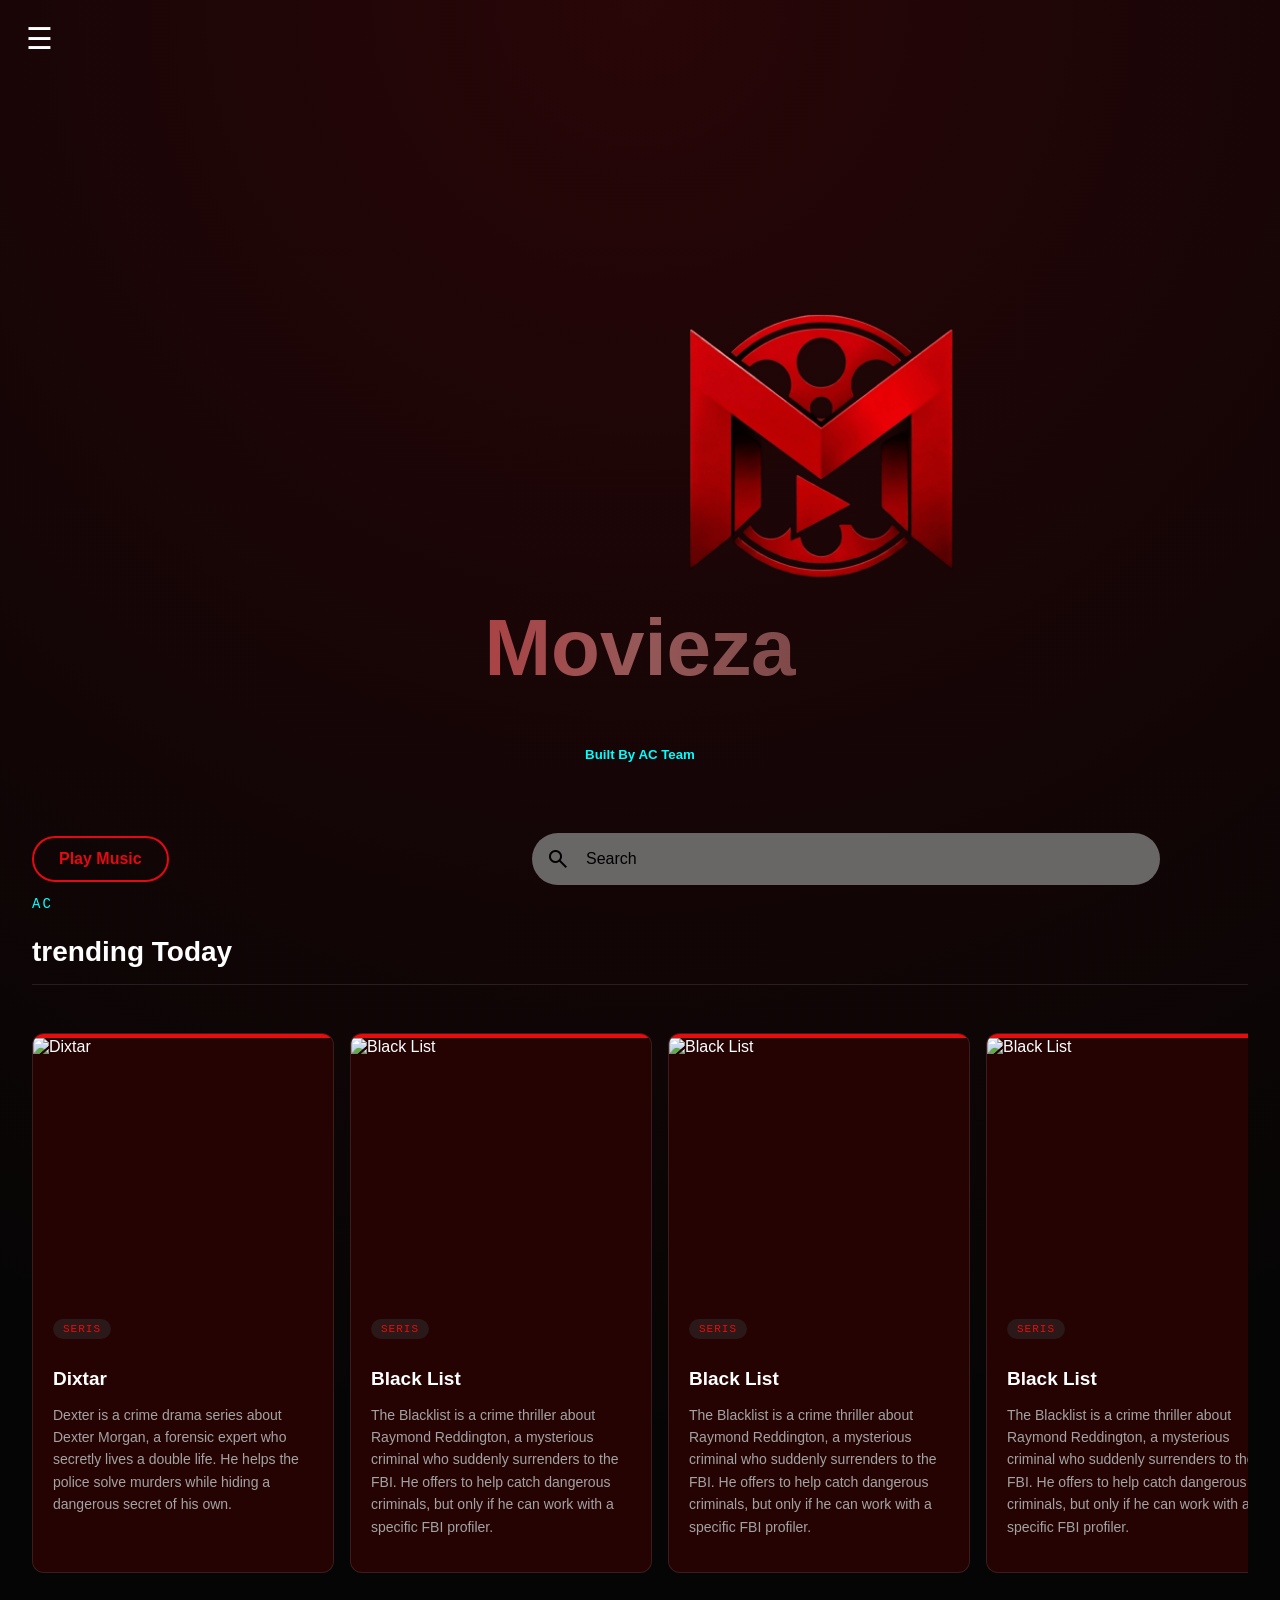
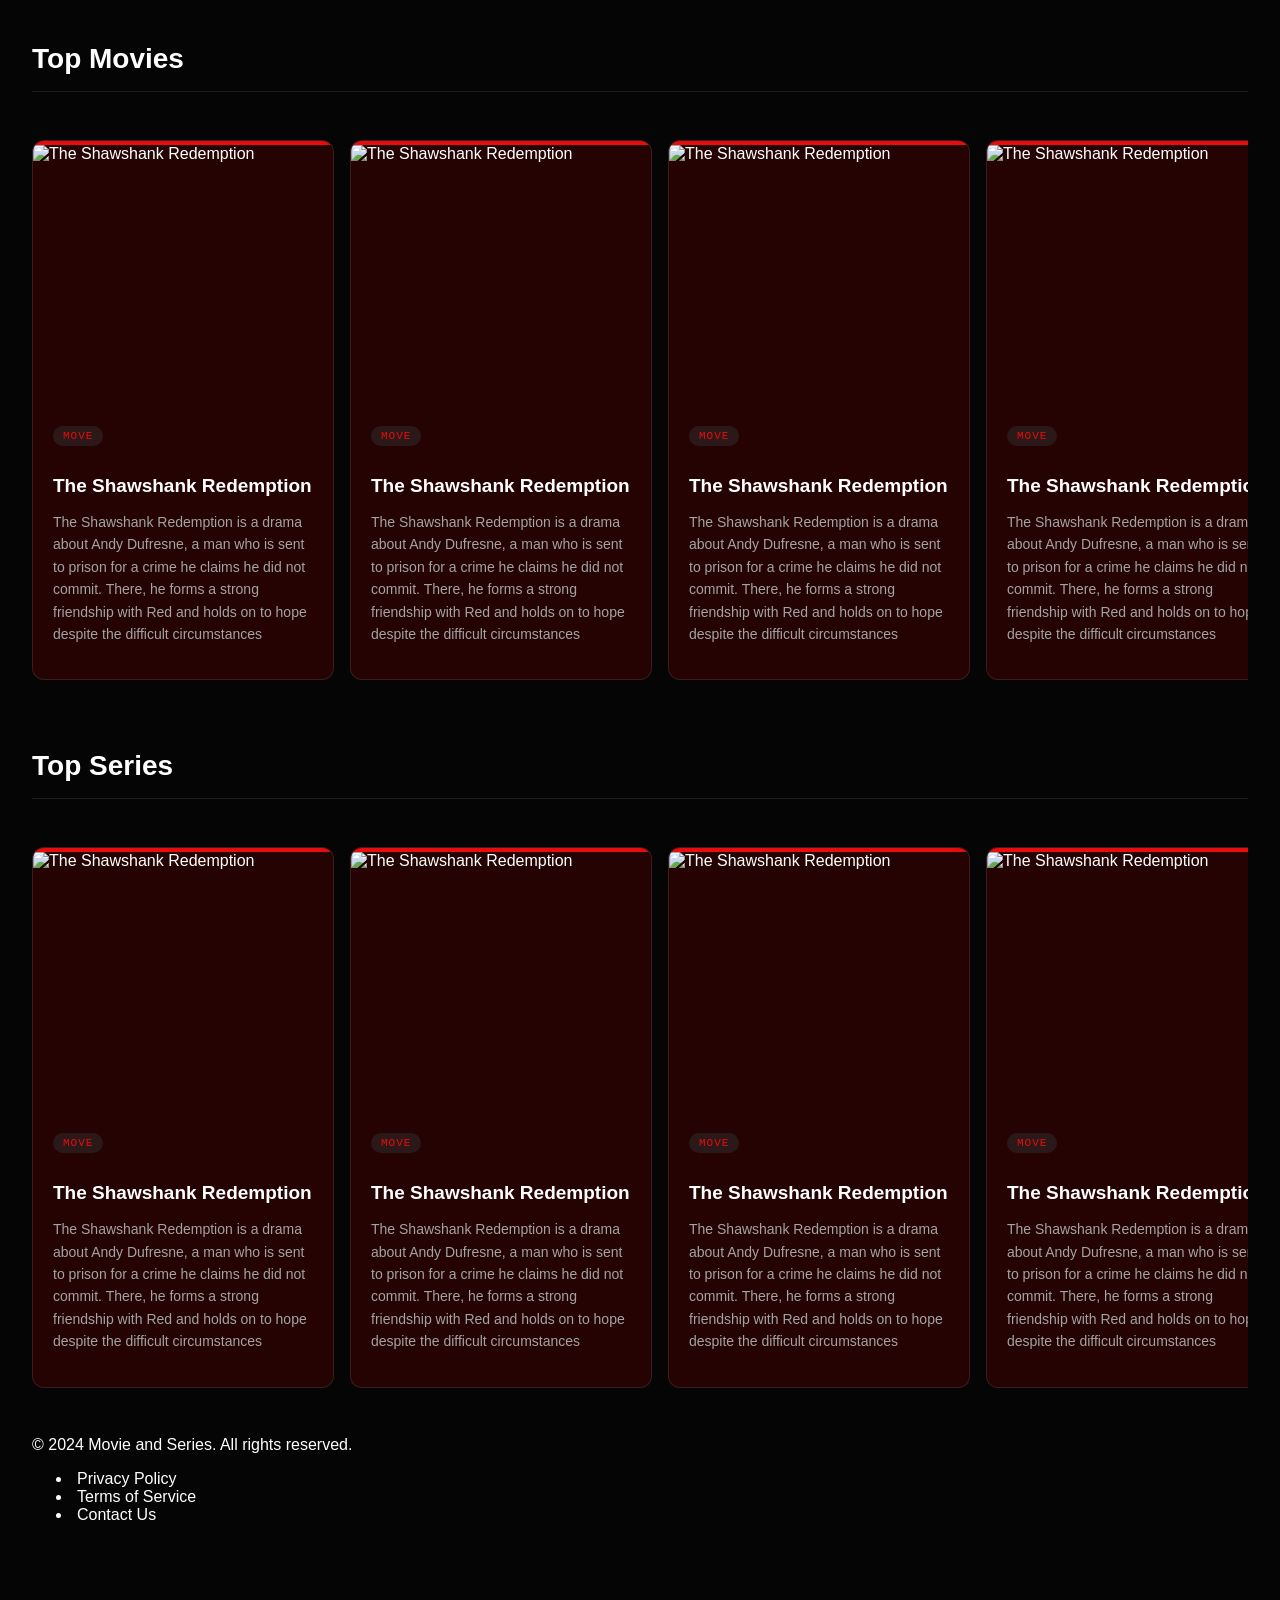
==== commit 3bd27854: "add scrol" ====
--- a/Home.html
+++ b/Home.html
@@ -1,832 +1,580 @@
 <!doctype html>
 <html lang="en">
-  <head>
-    <meta charset="UTF-8" />
-    <meta
-      name="viewport"
-      content="width=
-    , initial-scale=1.0"
-    />
-    <title>Movieza</title>
-    <link rel="stylesheet" href="Home.css" />
-    <script src="./Home.js" defer></script>
-  </head>
-
-  <head>
-    <meta charset="UTF-8" />
-    <meta
-      name="viewport"
-      content="width=
-    , initial-scale=1.0"
-    />
-    <title>Movieza</title>
-    <link rel="stylesheet" href="Home.css" />
-
-    <link rel="stylesheet" href="Home.js" />
-    <script src="Home.js" defer></script>
-    <link rel="stylesheet" href="https://fonts.googleapis.com/css2?family=Material+Symbols+Outlined:opsz,wght,FILL,GRAD@24,400,0,0&icon_names=search" />
+
+<head>
+  <meta charset="UTF-8" />
+  <meta name="viewport" content="width=
+    , initial-scale=1.0" />
+  <title>Movieza</title>
+  <link rel="stylesheet" href="Home.css" />
+  <script src="./Home.js" defer></script>
 </head>
-  </head>
-  
-  <body>
-    <main>
-      <button id="menuButton">☰</button>
-        <nav id="menu">
-          <img class="icon-mune"  src="music/Gemini_Generated_Image_bge7utbge7utbge7.png" width="90px" height="90px" alt="">
-            <a href="Home.html">Home</a>
-            <a href="signup.html">Sign Up</a>
-            <a id="loginBtn">Login</a>
-            <a href="#trend">Trending Today</a>
-            <a href="#top-movies">Top Movies</a>
-            <a href="#top-series">Top Series</a>
-        </nav>
-      <img class="icon" src="music/Gemini_Generated_Image_bge7utbge7utbge7.png" width="500px" height="500px" alt="">
-      <h1>Movieza</h1>
-      <h5>Built By AC Team</h5>
-      <audio id="music">
-        <source
-        src="music/Hans_Zimmer_-_A_Place_Among_The_Stars_OST_Interstellar_(mp3.pm).mp3"
-        type="audio/mpeg"
-        />
-      </audio>
-      
-      <form >
+
+<head>
+  <meta charset="UTF-8" />
+  <meta name="viewport" content="width=
+    , initial-scale=1.0" />
+  <title>Movieza</title>
+  <link rel="stylesheet" href="Home.css" />
+
+  <link rel="stylesheet" href="Home.js" />
+  <script src="Home.js" defer></script>
+  <link rel="stylesheet"
+    href="https://fonts.googleapis.com/css2?family=Material+Symbols+Outlined:opsz,wght,FILL,GRAD@24,400,0,0&icon_names=search" />
+</head>
+</head>
+
+<body>
+  <main>
+    <button id="menuButton">☰</button>
+    <nav id="menu">
+      <img class="icon-mune" src="music/Gemini_Generated_Image_bge7utbge7utbge7.png" width="90px" height="90px" alt="">
+      <a href="Home.html">Home</a>
+      <a href="signup.html">Sign Up</a>
+      <a id="loginBtn">Login</a>
+      <a href="#trend">Trending Today</a>
+      <a href="#top-movies">Top Movies</a>
+      <a href="#top-series">Top Series</a>
+    </nav>
+    <img class="icon" src="music/Gemini_Generated_Image_bge7utbge7utbge7.png" width="500px" height="500px" alt="">
+    <h1>Movieza</h1>
+    <h5>Built By AC Team</h5>
+    <audio id="music">
+      <source src="music/Hans_Zimmer_-_A_Place_Among_The_Stars_OST_Interstellar_(mp3.pm).mp3" type="audio/mpeg" />
+    </audio>
+
+    <form>
       <div class="search">
         <span class="search-icon material-symbols-outlined">search</span>
         <input class="search-input" type="search" placeholder="Search">
       </div>
-    
+
     </form>
-      <button id="musicBtn">Play Music</button>
-      <section class="section">
-        <p class="section-eyebrow">AC</p>
-        <h2 id="trend">trending Today</h2>
-        
-        <div class="member-conteinr scrol">
-          <div class="member-card">
-            <div class="card-accent accent-coral"></div>
-            <img
-              src="https://imgs.search.brave.com/6N-P5GiIYZbejXUbR0xnlRjsoiWozDZQO9gBazMsIhE/rs:fit:860:0:0:0/g:ce/aHR0cHM6Ly9tZWRp/YS5nZXR0eWltYWdl/cy5jb20vaWQvNTA1/OTk3MTA3L3Bob3Rv/L3RoZS1nb2RmYXRo/ZXItYS0xOTcyLWFt/ZXJpY2FuLWNyaW1l/LWZpbG0tc3RhcnJp/bmctbWFybG9uLWJy/YW5kby1hbmQtYWwt/cGFjaW5vLmpwZz9z/PTYxMng2MTImdz0w/Jms9MjAmYz1PcExr/d0RySVNraUJfYTJD/TXJqbk9qYUU5SzBG/SGhTWjl0dERDZ05V/WFRRPQ"
-              alt="The Dark Knight"
-            />
-            <div class="card-body">
-              <div class="card-span">
-                <span class="role-tag"> movie</span>
-                <button class="star">★</button>
-              </div>
-              <p class="member-name">The Dark Knight</p>
-              <p class="member-desc">
-                The Godfather is a crime drama about the powerful Corleone
-                family and their world of loyalty, power, and betrayal. It
-                follows Michael Corleone as he becomes deeply involved in his
-                family's criminal empire.
-              </p>
-            </div>
-          </div>
-          <div class="member-card">
-            <div class="card-accent accent-coral"></div>
-            <img
-              src="https://imgs.search.brave.com/6N-P5GiIYZbejXUbR0xnlRjsoiWozDZQO9gBazMsIhE/rs:fit:860:0:0:0/g:ce/aHR0cHM6Ly9tZWRp/YS5nZXR0eWltYWdl/cy5jb20vaWQvNTA1/OTk3MTA3L3Bob3Rv/L3RoZS1nb2RmYXRo/ZXItYS0xOTcyLWFt/ZXJpY2FuLWNyaW1l/LWZpbG0tc3RhcnJp/bmctbWFybG9uLWJy/YW5kby1hbmQtYWwt/cGFjaW5vLmpwZz9z/PTYxMng2MTImdz0w/Jms9MjAmYz1PcExr/d0RySVNraUJfYTJD/TXJqbk9qYUU5SzBG/SGhTWjl0dERDZ05V/WFRRPQ"
-              alt="The Dark Knight"
-            />
-            <div class="card-body">
-              <div class="card-span">
-                <span class="role-tag"> movie</span>
-                <button class="star">★</button>
-              </div>
-              <p class="member-name">The Dark Knight</p>
-              <p class="member-desc">
-                The Godfather is a crime drama about the powerful Corleone
-                family and their world of loyalty, power, and betrayal. It
-                follows Michael Corleone as he becomes deeply involved in his
-                family's criminal empire.
-              </p>
-            </div>
-          </div>
-          <div class="member-card">
-            <div class="card-accent accent-coral"></div>
-            <img
-              src="https://imgs.search.brave.com/6N-P5GiIYZbejXUbR0xnlRjsoiWozDZQO9gBazMsIhE/rs:fit:860:0:0:0/g:ce/aHR0cHM6Ly9tZWRp/YS5nZXR0eWltYWdl/cy5jb20vaWQvNTA1/OTk3MTA3L3Bob3Rv/L3RoZS1nb2RmYXRo/ZXItYS0xOTcyLWFt/ZXJpY2FuLWNyaW1l/LWZpbG0tc3RhcnJp/bmctbWFybG9uLWJy/YW5kby1hbmQtYWwt/cGFjaW5vLmpwZz9z/PTYxMng2MTImdz0w/Jms9MjAmYz1PcExr/d0RySVNraUJfYTJD/TXJqbk9qYUU5SzBG/SGhTWjl0dERDZ05V/WFRRPQ"
-              alt="The Dark Knight"
-            />
-            <div class="card-body">
-              <div class="card-span">
-                <span class="role-tag"> movie</span>
-                <button class="star">★</button>
-              </div>
-              <p class="member-name">The Dark Knight</p>
-              <p class="member-desc">
-                The Godfather is a crime drama about the powerful Corleone
-                family and their world of loyalty, power, and betrayal. It
-                follows Michael Corleone as he becomes deeply involved in his
-                family's criminal empire.
-              </p>
-            </div>
-          </div>
-          <div class="member-card">
-            <div class="card-accent accent-coral"></div>
-            <img
-              src="https://imgs.search.brave.com/6N-P5GiIYZbejXUbR0xnlRjsoiWozDZQO9gBazMsIhE/rs:fit:860:0:0:0/g:ce/aHR0cHM6Ly9tZWRp/YS5nZXR0eWltYWdl/cy5jb20vaWQvNTA1/OTk3MTA3L3Bob3Rv/L3RoZS1nb2RmYXRo/ZXItYS0xOTcyLWFt/ZXJpY2FuLWNyaW1l/LWZpbG0tc3RhcnJp/bmctbWFybG9uLWJy/YW5kby1hbmQtYWwt/cGFjaW5vLmpwZz9z/PTYxMng2MTImdz0w/Jms9MjAmYz1PcExr/d0RySVNraUJfYTJD/TXJqbk9qYUU5SzBG/SGhTWjl0dERDZ05V/WFRRPQ"
-              alt="The Dark Knight"
-            />
-            <div class="card-body">
-              <div class="card-span">
-                <span class="role-tag"> movie</span>
-                <button class="star">★</button>
-              </div>
-              <p class="member-name">The Dark Knight</p>
-              <p class="member-desc">
-                The Godfather is a crime drama about the powerful Corleone
-                family and their world of loyalty, power, and betrayal. It
-                follows Michael Corleone as he becomes deeply involved in his
-                family's criminal empire.
-              </p>
-            </div>
-          </div>
-          <div class="member-card">
-            <div class="card-accent accent-coral"></div>
-            <img
-              src="https://imgs.search.brave.com/6N-P5GiIYZbejXUbR0xnlRjsoiWozDZQO9gBazMsIhE/rs:fit:860:0:0:0/g:ce/aHR0cHM6Ly9tZWRp/YS5nZXR0eWltYWdl/cy5jb20vaWQvNTA1/OTk3MTA3L3Bob3Rv/L3RoZS1nb2RmYXRo/ZXItYS0xOTcyLWFt/ZXJpY2FuLWNyaW1l/LWZpbG0tc3RhcnJp/bmctbWFybG9uLWJy/YW5kby1hbmQtYWwt/cGFjaW5vLmpwZz9z/PTYxMng2MTImdz0w/Jms9MjAmYz1PcExr/d0RySVNraUJfYTJD/TXJqbk9qYUU5SzBG/SGhTWjl0dERDZ05V/WFRRPQ"
-              alt="The Dark Knight"
-            />
-            <div class="card-body">
-              <div class="card-span">
-                <span class="role-tag"> movie</span>
-                <button class="star">★</button>
-              </div>
-              <p class="member-name">The Dark Knight</p>
-              <p class="member-desc">
-                The Godfather is a crime drama about the powerful Corleone
-                family and their world of loyalty, power, and betrayal. It
-                follows Michael Corleone as he becomes deeply involved in his
-                family's criminal empire.
-              </p>
-            </div>
-          </div>
-          <div class="member-card">
-            <div class="card-accent accent-coral"></div>
-            <img
-              src="https://imgs.search.brave.com/6N-P5GiIYZbejXUbR0xnlRjsoiWozDZQO9gBazMsIhE/rs:fit:860:0:0:0/g:ce/aHR0cHM6Ly9tZWRp/YS5nZXR0eWltYWdl/cy5jb20vaWQvNTA1/OTk3MTA3L3Bob3Rv/L3RoZS1nb2RmYXRo/ZXItYS0xOTcyLWFt/ZXJpY2FuLWNyaW1l/LWZpbG0tc3RhcnJp/bmctbWFybG9uLWJy/YW5kby1hbmQtYWwt/cGFjaW5vLmpwZz9z/PTYxMng2MTImdz0w/Jms9MjAmYz1PcExr/d0RySVNraUJfYTJD/TXJqbk9qYUU5SzBG/SGhTWjl0dERDZ05V/WFRRPQ"
-              alt="The Dark Knight"
-            />
-            <div class="card-body">
-              <div class="card-span">
-                <span class="role-tag"> movie</span>
-                <button class="star">★</button>
-              </div>
-              <p class="member-name">The Dark Knight</p>
-              <p class="member-desc">
-                The Godfather is a crime drama about the powerful Corleone
-                family and their world of loyalty, power, and betrayal. It
-                follows Michael Corleone as he becomes deeply involved in his
-                family's criminal empire.
-              </p>
-            </div>
-          </div>
-          <div class="member-card">
-            <div class="card-accent accent-coral"></div>
-            <img
-              src="https://imgs.search.brave.com/6N-P5GiIYZbejXUbR0xnlRjsoiWozDZQO9gBazMsIhE/rs:fit:860:0:0:0/g:ce/aHR0cHM6Ly9tZWRp/YS5nZXR0eWltYWdl/cy5jb20vaWQvNTA1/OTk3MTA3L3Bob3Rv/L3RoZS1nb2RmYXRo/ZXItYS0xOTcyLWFt/ZXJpY2FuLWNyaW1l/LWZpbG0tc3RhcnJp/bmctbWFybG9uLWJy/YW5kby1hbmQtYWwt/cGFjaW5vLmpwZz9z/PTYxMng2MTImdz0w/Jms9MjAmYz1PcExr/d0RySVNraUJfYTJD/TXJqbk9qYUU5SzBG/SGhTWjl0dERDZ05V/WFRRPQ"
-              alt="The Dark Knight"
-            />
-            <div class="card-body">
-              <div class="card-span">
-                <span class="role-tag"> movie</span>
-                <button class="star">★</button>
-              </div>
-              <p class="member-name">The Dark Knight</p>
-              <p class="member-desc">
-                The Godfather is a crime drama about the powerful Corleone
-                family and their world of loyalty, power, and betrayal. It
-                follows Michael Corleone as he becomes deeply involved in his
-                family's criminal empire.
-              </p>
-            </div>
-          </div>
-          <div class="member-card">
-            <div class="card-accent accent-coral"></div>
-            <img
-              src="https://imgs.search.brave.com/6N-P5GiIYZbejXUbR0xnlRjsoiWozDZQO9gBazMsIhE/rs:fit:860:0:0:0/g:ce/aHR0cHM6Ly9tZWRp/YS5nZXR0eWltYWdl/cy5jb20vaWQvNTA1/OTk3MTA3L3Bob3Rv/L3RoZS1nb2RmYXRo/ZXItYS0xOTcyLWFt/ZXJpY2FuLWNyaW1l/LWZpbG0tc3RhcnJp/bmctbWFybG9uLWJy/YW5kby1hbmQtYWwt/cGFjaW5vLmpwZz9z/PTYxMng2MTImdz0w/Jms9MjAmYz1PcExr/d0RySVNraUJfYTJD/TXJqbk9qYUU5SzBG/SGhTWjl0dERDZ05V/WFRRPQ"
-              alt="The Dark Knight"
-            />
-            <div class="card-body">
-              <div class="card-span">
-                <span class="role-tag"> movie</span>
-                <button class="star">★</button>
-              </div>
-              <p class="member-name">The Dark Knight</p>
-              <p class="member-desc">
-                The Godfather is a crime drama about the powerful Corleone
-                family and their world of loyalty, power, and betrayal. It
-                follows Michael Corleone as he becomes deeply involved in his
-                family's criminal empire.
-              </p>
-            </div>
-          </div>
-          <div class="member-card">
-            <div class="card-accent accent-coral"></div>
-            <img
-              src="https://imgs.search.brave.com/6N-P5GiIYZbejXUbR0xnlRjsoiWozDZQO9gBazMsIhE/rs:fit:860:0:0:0/g:ce/aHR0cHM6Ly9tZWRp/YS5nZXR0eWltYWdl/cy5jb20vaWQvNTA1/OTk3MTA3L3Bob3Rv/L3RoZS1nb2RmYXRo/ZXItYS0xOTcyLWFt/ZXJpY2FuLWNyaW1l/LWZpbG0tc3RhcnJp/bmctbWFybG9uLWJy/YW5kby1hbmQtYWwt/cGFjaW5vLmpwZz9z/PTYxMng2MTImdz0w/Jms9MjAmYz1PcExr/d0RySVNraUJfYTJD/TXJqbk9qYUU5SzBG/SGhTWjl0dERDZ05V/WFRRPQ"
-              alt="The Dark Knight"
-            />
-            <div class="card-body">
-              <div class="card-span">
-                <span class="role-tag"> movie</span>
-                <button class="star">★</button>
-              </div>
-              <p class="member-name">The Dark Knight</p>
-              <p class="member-desc">
-                The Godfather is a crime drama about the powerful Corleone
-                family and their world of loyalty, power, and betrayal. It
-                follows Michael Corleone as he becomes deeply involved in his
-                family's criminal empire.
-              </p>
-            </div>
-          </div>
-          <div class="member-card">
-            <div class="card-accent accent-coral"></div>
-            <img
-              src="https://imgs.search.brave.com/6N-P5GiIYZbejXUbR0xnlRjsoiWozDZQO9gBazMsIhE/rs:fit:860:0:0:0/g:ce/aHR0cHM6Ly9tZWRp/YS5nZXR0eWltYWdl/cy5jb20vaWQvNTA1/OTk3MTA3L3Bob3Rv/L3RoZS1nb2RmYXRo/ZXItYS0xOTcyLWFt/ZXJpY2FuLWNyaW1l/LWZpbG0tc3RhcnJp/bmctbWFybG9uLWJy/YW5kby1hbmQtYWwt/cGFjaW5vLmpwZz9z/PTYxMng2MTImdz0w/Jms9MjAmYz1PcExr/d0RySVNraUJfYTJD/TXJqbk9qYUU5SzBG/SGhTWjl0dERDZ05V/WFRRPQ"
-              alt="The Dark Knight"
-            />
-            <div class="card-body">
-              <div class="card-span">
-                <span class="role-tag"> movie</span>
-                <button class="star">★</button>
-              </div>
-              <p class="member-name">The Dark Knight</p>
-              <p class="member-desc">
-                The Godfather is a crime drama about the powerful Corleone
-                family and their world of loyalty, power, and betrayal. It
-                follows Michael Corleone as he becomes deeply involved in his
-                family's criminal empire.
-              </p>
-            </div>
-          </div>
-          <div class="member-card">
-            <div class="card-accent accent-coral"></div>
-            <img
-              src="https://imgs.search.brave.com/6N-P5GiIYZbejXUbR0xnlRjsoiWozDZQO9gBazMsIhE/rs:fit:860:0:0:0/g:ce/aHR0cHM6Ly9tZWRp/YS5nZXR0eWltYWdl/cy5jb20vaWQvNTA1/OTk3MTA3L3Bob3Rv/L3RoZS1nb2RmYXRo/ZXItYS0xOTcyLWFt/ZXJpY2FuLWNyaW1l/LWZpbG0tc3RhcnJp/bmctbWFybG9uLWJy/YW5kby1hbmQtYWwt/cGFjaW5vLmpwZz9z/PTYxMng2MTImdz0w/Jms9MjAmYz1PcExr/d0RySVNraUJfYTJD/TXJqbk9qYUU5SzBG/SGhTWjl0dERDZ05V/WFRRPQ"
-              alt="The Dark Knight"
-            />
-            <div class="card-body">
-              <div class="card-span">
-                <span class="role-tag"> movie</span>
-                <button class="star">★</button>
-              </div>
-              <p class="member-name">The Dark Knight</p>
-              <p class="member-desc">
-                The Godfather is a crime drama about the powerful Corleone
-                family and their world of loyalty, power, and betrayal. It
-                follows Michael Corleone as he becomes deeply involved in his
-                family's criminal empire.
-              </p>
-            </div>
-          </div>
-          <div class="member-card">
-            <div class="card-accent accent-coral"></div>
-            <img
-              src="https://imgs.search.brave.com/6N-P5GiIYZbejXUbR0xnlRjsoiWozDZQO9gBazMsIhE/rs:fit:860:0:0:0/g:ce/aHR0cHM6Ly9tZWRp/YS5nZXR0eWltYWdl/cy5jb20vaWQvNTA1/OTk3MTA3L3Bob3Rv/L3RoZS1nb2RmYXRo/ZXItYS0xOTcyLWFt/ZXJpY2FuLWNyaW1l/LWZpbG0tc3RhcnJp/bmctbWFybG9uLWJy/YW5kby1hbmQtYWwt/cGFjaW5vLmpwZz9z/PTYxMng2MTImdz0w/Jms9MjAmYz1PcExr/d0RySVNraUJfYTJD/TXJqbk9qYUU5SzBG/SGhTWjl0dERDZ05V/WFRRPQ"
-              alt="The Dark Knight"
-            />
-            <div class="card-body">
-              <div class="card-span">
-                <span class="role-tag"> movie</span>
-                <button class="star">★</button>
-              </div>
-              <p class="member-name">The Dark Knight</p>
-              <p class="member-desc">
-                The Godfather is a crime drama about the powerful Corleone
-                family and their world of loyalty, power, and betrayal. It
-                follows Michael Corleone as he becomes deeply involved in his
-                family's criminal empire.
-              </p>
-            </div>
-          </div>
-        </div>
-      </section>
-      <section class="section">
-        <h2 id="top-movies">Top Movies</h2>
-        <div class="member-conteinr scrol2">
-          <div class="member-card">
-            <div class="card-accent accent-coral"></div>
-            <img
-              src="https://imgs.search.brave.com/6N-P5GiIYZbejXUbR0xnlRjsoiWozDZQO9gBazMsIhE/rs:fit:860:0:0:0/g:ce/aHR0cHM6Ly9tZWRp/YS5nZXR0eWltYWdl/cy5jb20vaWQvNTA1/OTk3MTA3L3Bob3Rv/L3RoZS1nb2RmYXRo/ZXItYS0xOTcyLWFt/ZXJpY2FuLWNyaW1l/LWZpbG0tc3RhcnJp/bmctbWFybG9uLWJy/YW5kby1hbmQtYWwt/cGFjaW5vLmpwZz9z/PTYxMng2MTImdz0w/Jms9MjAmYz1PcExr/d0RySVNraUJfYTJD/TXJqbk9qYUU5SzBG/SGhTWjl0dERDZ05V/WFRRPQ"
-              alt="The Dark Knight"
-            />
-            <div class="card-body">
-              <div class="card-span">
-                <span class="role-tag"> movie</span>
-                <button class="star">★</button>
-              </div>
-              <p class="member-name">The Dark Knight</p>
-              <p class="member-desc">
-                The Godfather is a crime drama about the powerful Corleone
-                family and their world of loyalty, power, and betrayal. It
-                follows Michael Corleone as he becomes deeply involved in his
-                family's criminal empire.
-              </p>
-            </div>
-          </div>
-          <div class="member-card">
-            <div class="card-accent accent-coral"></div>
-            <img
-              src="https://imgs.search.brave.com/6N-P5GiIYZbejXUbR0xnlRjsoiWozDZQO9gBazMsIhE/rs:fit:860:0:0:0/g:ce/aHR0cHM6Ly9tZWRp/YS5nZXR0eWltYWdl/cy5jb20vaWQvNTA1/OTk3MTA3L3Bob3Rv/L3RoZS1nb2RmYXRo/ZXItYS0xOTcyLWFt/ZXJpY2FuLWNyaW1l/LWZpbG0tc3RhcnJp/bmctbWFybG9uLWJy/YW5kby1hbmQtYWwt/cGFjaW5vLmpwZz9z/PTYxMng2MTImdz0w/Jms9MjAmYz1PcExr/d0RySVNraUJfYTJD/TXJqbk9qYUU5SzBG/SGhTWjl0dERDZ05V/WFRRPQ"
-              alt="The Dark Knight"
-            />
-            <div class="card-body">
-              <div class="card-span">
-                <span class="role-tag"> movie</span>
-                <button class="star">★</button>
-              </div>
-              <p class="member-name">The Dark Knight</p>
-              <p class="member-desc">
-                The Godfather is a crime drama about the powerful Corleone
-                family and their world of loyalty, power, and betrayal. It
-                follows Michael Corleone as he becomes deeply involved in his
-                family's criminal empire.
-              </p>
-            </div>
-          </div>
-          <div class="member-card">
-            <div class="card-accent accent-coral"></div>
-            <img
-              src="https://imgs.search.brave.com/6N-P5GiIYZbejXUbR0xnlRjsoiWozDZQO9gBazMsIhE/rs:fit:860:0:0:0/g:ce/aHR0cHM6Ly9tZWRp/YS5nZXR0eWltYWdl/cy5jb20vaWQvNTA1/OTk3MTA3L3Bob3Rv/L3RoZS1nb2RmYXRo/ZXItYS0xOTcyLWFt/ZXJpY2FuLWNyaW1l/LWZpbG0tc3RhcnJp/bmctbWFybG9uLWJy/YW5kby1hbmQtYWwt/cGFjaW5vLmpwZz9z/PTYxMng2MTImdz0w/Jms9MjAmYz1PcExr/d0RySVNraUJfYTJD/TXJqbk9qYUU5SzBG/SGhTWjl0dERDZ05V/WFRRPQ"
-              alt="The Dark Knight"
-            />
-            <div class="card-body">
-              <div class="card-span">
-                <span class="role-tag"> movie</span>
-                <button class="star">★</button>
-              </div>
-              <p class="member-name">The Dark Knight</p>
-              <p class="member-desc">
-                The Godfather is a crime drama about the powerful Corleone
-                family and their world of loyalty, power, and betrayal. It
-                follows Michael Corleone as he becomes deeply involved in his
-                family's criminal empire.
-              </p>
-            </div>
-          </div>
-          <div class="member-card">
-            <div class="card-accent accent-coral"></div>
-            <img
-              src="https://imgs.search.brave.com/6N-P5GiIYZbejXUbR0xnlRjsoiWozDZQO9gBazMsIhE/rs:fit:860:0:0:0/g:ce/aHR0cHM6Ly9tZWRp/YS5nZXR0eWltYWdl/cy5jb20vaWQvNTA1/OTk3MTA3L3Bob3Rv/L3RoZS1nb2RmYXRo/ZXItYS0xOTcyLWFt/ZXJpY2FuLWNyaW1l/LWZpbG0tc3RhcnJp/bmctbWFybG9uLWJy/YW5kby1hbmQtYWwt/cGFjaW5vLmpwZz9z/PTYxMng2MTImdz0w/Jms9MjAmYz1PcExr/d0RySVNraUJfYTJD/TXJqbk9qYUU5SzBG/SGhTWjl0dERDZ05V/WFRRPQ"
-              alt="The Dark Knight"
-            />
-            <div class="card-body">
-              <div class="card-span">
-                <span class="role-tag"> movie</span>
-                <button class="star">★</button>
-              </div>
-              <p class="member-name">The Dark Knight</p>
-              <p class="member-desc">
-                The Godfather is a crime drama about the powerful Corleone
-                family and their world of loyalty, power, and betrayal. It
-                follows Michael Corleone as he becomes deeply involved in his
-                family's criminal empire.
-              </p>
-            </div>
-          </div>
-          <div class="member-card">
-            <div class="card-accent accent-coral"></div>
-            <img
-              src="https://imgs.search.brave.com/6N-P5GiIYZbejXUbR0xnlRjsoiWozDZQO9gBazMsIhE/rs:fit:860:0:0:0/g:ce/aHR0cHM6Ly9tZWRp/YS5nZXR0eWltYWdl/cy5jb20vaWQvNTA1/OTk3MTA3L3Bob3Rv/L3RoZS1nb2RmYXRo/ZXItYS0xOTcyLWFt/ZXJpY2FuLWNyaW1l/LWZpbG0tc3RhcnJp/bmctbWFybG9uLWJy/YW5kby1hbmQtYWwt/cGFjaW5vLmpwZz9z/PTYxMng2MTImdz0w/Jms9MjAmYz1PcExr/d0RySVNraUJfYTJD/TXJqbk9qYUU5SzBG/SGhTWjl0dERDZ05V/WFRRPQ"
-              alt="The Dark Knight"
-            />
-            <div class="card-body">
-              <div class="card-span">
-                <span class="role-tag"> movie</span>
-                <button class="star">★</button>
-              </div>
-              <p class="member-name">The Dark Knight</p>
-              <p class="member-desc">
-                The Godfather is a crime drama about the powerful Corleone
-                family and their world of loyalty, power, and betrayal. It
-                follows Michael Corleone as he becomes deeply involved in his
-                family's criminal empire.
-              </p>
-            </div>
-          </div>
-          <div class="member-card">
-            <div class="card-accent accent-coral"></div>
-            <img
-              src="https://imgs.search.brave.com/6N-P5GiIYZbejXUbR0xnlRjsoiWozDZQO9gBazMsIhE/rs:fit:860:0:0:0/g:ce/aHR0cHM6Ly9tZWRp/YS5nZXR0eWltYWdl/cy5jb20vaWQvNTA1/OTk3MTA3L3Bob3Rv/L3RoZS1nb2RmYXRo/ZXItYS0xOTcyLWFt/ZXJpY2FuLWNyaW1l/LWZpbG0tc3RhcnJp/bmctbWFybG9uLWJy/YW5kby1hbmQtYWwt/cGFjaW5vLmpwZz9z/PTYxMng2MTImdz0w/Jms9MjAmYz1PcExr/d0RySVNraUJfYTJD/TXJqbk9qYUU5SzBG/SGhTWjl0dERDZ05V/WFRRPQ"
-              alt="The Dark Knight"
-            />
-            <div class="card-body">
-              <div class="card-span">
-                <span class="role-tag"> movie</span>
-                <button class="star">★</button>
-              </div>
-              <p class="member-name">The Dark Knight</p>
-              <p class="member-desc">
-                The Godfather is a crime drama about the powerful Corleone
-                family and their world of loyalty, power, and betrayal. It
-                follows Michael Corleone as he becomes deeply involved in his
-                family's criminal empire.
-              </p>
-            </div>
-          </div>
-          <div class="member-card">
-            <div class="card-accent accent-coral"></div>
-            <img
-              src="https://imgs.search.brave.com/6N-P5GiIYZbejXUbR0xnlRjsoiWozDZQO9gBazMsIhE/rs:fit:860:0:0:0/g:ce/aHR0cHM6Ly9tZWRp/YS5nZXR0eWltYWdl/cy5jb20vaWQvNTA1/OTk3MTA3L3Bob3Rv/L3RoZS1nb2RmYXRo/ZXItYS0xOTcyLWFt/ZXJpY2FuLWNyaW1l/LWZpbG0tc3RhcnJp/bmctbWFybG9uLWJy/YW5kby1hbmQtYWwt/cGFjaW5vLmpwZz9z/PTYxMng2MTImdz0w/Jms9MjAmYz1PcExr/d0RySVNraUJfYTJD/TXJqbk9qYUU5SzBG/SGhTWjl0dERDZ05V/WFRRPQ"
-              alt="The Dark Knight"
-            />
-            <div class="card-body">
-              <div class="card-span">
-                <span class="role-tag"> movie</span>
-                <button class="star">★</button>
-              </div>
-              <p class="member-name">The Dark Knight</p>
-              <p class="member-desc">
-                The Godfather is a crime drama about the powerful Corleone
-                family and their world of loyalty, power, and betrayal. It
-                follows Michael Corleone as he becomes deeply involved in his
-                family's criminal empire.
-              </p>
-            </div>
-          </div>
-          <div class="member-card">
-            <div class="card-accent accent-coral"></div>
-            <img
-              src="https://imgs.search.brave.com/6N-P5GiIYZbejXUbR0xnlRjsoiWozDZQO9gBazMsIhE/rs:fit:860:0:0:0/g:ce/aHR0cHM6Ly9tZWRp/YS5nZXR0eWltYWdl/cy5jb20vaWQvNTA1/OTk3MTA3L3Bob3Rv/L3RoZS1nb2RmYXRo/ZXItYS0xOTcyLWFt/ZXJpY2FuLWNyaW1l/LWZpbG0tc3RhcnJp/bmctbWFybG9uLWJy/YW5kby1hbmQtYWwt/cGFjaW5vLmpwZz9z/PTYxMng2MTImdz0w/Jms9MjAmYz1PcExr/d0RySVNraUJfYTJD/TXJqbk9qYUU5SzBG/SGhTWjl0dERDZ05V/WFRRPQ"
-              alt="The Dark Knight"
-            />
-            <div class="card-body">
-              <div class="card-span">
-                <span class="role-tag"> movie</span>
-                <button class="star">★</button>
-              </div>
-              <p class="member-name">The Dark Knight</p>
-              <p class="member-desc">
-                The Godfather is a crime drama about the powerful Corleone
-                family and their world of loyalty, power, and betrayal. It
-                follows Michael Corleone as he becomes deeply involved in his
-                family's criminal empire.
-              </p>
-            </div>
-          </div>
-          <div class="member-card">
-            <div class="card-accent accent-coral"></div>
-            <img
-              src="https://imgs.search.brave.com/6N-P5GiIYZbejXUbR0xnlRjsoiWozDZQO9gBazMsIhE/rs:fit:860:0:0:0/g:ce/aHR0cHM6Ly9tZWRp/YS5nZXR0eWltYWdl/cy5jb20vaWQvNTA1/OTk3MTA3L3Bob3Rv/L3RoZS1nb2RmYXRo/ZXItYS0xOTcyLWFt/ZXJpY2FuLWNyaW1l/LWZpbG0tc3RhcnJp/bmctbWFybG9uLWJy/YW5kby1hbmQtYWwt/cGFjaW5vLmpwZz9z/PTYxMng2MTImdz0w/Jms9MjAmYz1PcExr/d0RySVNraUJfYTJD/TXJqbk9qYUU5SzBG/SGhTWjl0dERDZ05V/WFRRPQ"
-              alt="The Dark Knight"
-            />
-            <div class="card-body">
-              <div class="card-span">
-                <span class="role-tag"> movie</span>
-                <button class="star">★</button>
-              </div>
-              <p class="member-name">The Dark Knight</p>
-              <p class="member-desc">
-                The Godfather is a crime drama about the powerful Corleone
-                family and their world of loyalty, power, and betrayal. It
-                follows Michael Corleone as he becomes deeply involved in his
-                family's criminal empire.
-              </p>
-            </div>
-          </div>
-          <div class="member-card">
-            <div class="card-accent accent-coral"></div>
-            <img
-              src="https://imgs.search.brave.com/6N-P5GiIYZbejXUbR0xnlRjsoiWozDZQO9gBazMsIhE/rs:fit:860:0:0:0/g:ce/aHR0cHM6Ly9tZWRp/YS5nZXR0eWltYWdl/cy5jb20vaWQvNTA1/OTk3MTA3L3Bob3Rv/L3RoZS1nb2RmYXRo/ZXItYS0xOTcyLWFt/ZXJpY2FuLWNyaW1l/LWZpbG0tc3RhcnJp/bmctbWFybG9uLWJy/YW5kby1hbmQtYWwt/cGFjaW5vLmpwZz9z/PTYxMng2MTImdz0w/Jms9MjAmYz1PcExr/d0RySVNraUJfYTJD/TXJqbk9qYUU5SzBG/SGhTWjl0dERDZ05V/WFRRPQ"
-              alt="The Dark Knight"
-            />
-            <div class="card-body">
-              <div class="card-span">
-                <span class="role-tag"> movie</span>
-                <button class="star">★</button>
-              </div>
-              <p class="member-name">The Dark Knight</p>
-              <p class="member-desc">
-                The Godfather is a crime drama about the powerful Corleone
-                family and their world of loyalty, power, and betrayal. It
-                follows Michael Corleone as he becomes deeply involved in his
-                family's criminal empire.
-              </p>
-            </div>
-          </div>
-          <div class="member-card">
-            <div class="card-accent accent-coral"></div>
-            <img
-              src="https://imgs.search.brave.com/6N-P5GiIYZbejXUbR0xnlRjsoiWozDZQO9gBazMsIhE/rs:fit:860:0:0:0/g:ce/aHR0cHM6Ly9tZWRp/YS5nZXR0eWltYWdl/cy5jb20vaWQvNTA1/OTk3MTA3L3Bob3Rv/L3RoZS1nb2RmYXRo/ZXItYS0xOTcyLWFt/ZXJpY2FuLWNyaW1l/LWZpbG0tc3RhcnJp/bmctbWFybG9uLWJy/YW5kby1hbmQtYWwt/cGFjaW5vLmpwZz9z/PTYxMng2MTImdz0w/Jms9MjAmYz1PcExr/d0RySVNraUJfYTJD/TXJqbk9qYUU5SzBG/SGhTWjl0dERDZ05V/WFRRPQ"
-              alt="The Dark Knight"
-            />
-            <div class="card-body">
-              <div class="card-span">
-                <span class="role-tag"> movie</span>
-                <button class="star">★</button>
-              </div>
-              <p class="member-name">The Dark Knight</p>
-              <p class="member-desc">
-                The Godfather is a crime drama about the powerful Corleone
-                family and their world of loyalty, power, and betrayal. It
-                follows Michael Corleone as he becomes deeply involved in his
-                family's criminal empire.
-              </p>
-            </div>
-          </div>
-          <div class="member-card">
-            <div class="card-accent accent-coral"></div>
-            <img
-              src="https://imgs.search.brave.com/6N-P5GiIYZbejXUbR0xnlRjsoiWozDZQO9gBazMsIhE/rs:fit:860:0:0:0/g:ce/aHR0cHM6Ly9tZWRp/YS5nZXR0eWltYWdl/cy5jb20vaWQvNTA1/OTk3MTA3L3Bob3Rv/L3RoZS1nb2RmYXRo/ZXItYS0xOTcyLWFt/ZXJpY2FuLWNyaW1l/LWZpbG0tc3RhcnJp/bmctbWFybG9uLWJy/YW5kby1hbmQtYWwt/cGFjaW5vLmpwZz9z/PTYxMng2MTImdz0w/Jms9MjAmYz1PcExr/d0RySVNraUJfYTJD/TXJqbk9qYUU5SzBG/SGhTWjl0dERDZ05V/WFRRPQ"
-              alt="The Dark Knight"
-            />
-            <div class="card-body">
-              <div class="card-span">
-                <span class="role-tag"> movie</span>
-                <button class="star">★</button>
-              </div>
-              <p class="member-name">The Dark Knight</p>
-              <p class="member-desc">
-                The Godfather is a crime drama about the powerful Corleone
-                family and their world of loyalty, power, and betrayal. It
-                follows Michael Corleone as he becomes deeply involved in his
-                family's criminal empire.
-              </p>
-            </div>
-          </div>
-        </div>
-      </section>
-      <section class="section">
-        <h2 id="top-movies">Top Movies</h2>
-        <div class="member-conteinr scrol3">
-          <div class="member-card">
-            <div class="card-accent accent-coral"></div>
-            <img
-              src="https://imgs.search.brave.com/6N-P5GiIYZbejXUbR0xnlRjsoiWozDZQO9gBazMsIhE/rs:fit:860:0:0:0/g:ce/aHR0cHM6Ly9tZWRp/YS5nZXR0eWltYWdl/cy5jb20vaWQvNTA1/OTk3MTA3L3Bob3Rv/L3RoZS1nb2RmYXRo/ZXItYS0xOTcyLWFt/ZXJpY2FuLWNyaW1l/LWZpbG0tc3RhcnJp/bmctbWFybG9uLWJy/YW5kby1hbmQtYWwt/cGFjaW5vLmpwZz9z/PTYxMng2MTImdz0w/Jms9MjAmYz1PcExr/d0RySVNraUJfYTJD/TXJqbk9qYUU5SzBG/SGhTWjl0dERDZ05V/WFRRPQ"
-              alt="The Dark Knight"
-            />
-            <div class="card-body">
-              <div class="card-span">
-                <span class="role-tag"> movie</span>
-                <button class="star">★</button>
-              </div>
-              <p class="member-name">The Dark Knight</p>
-              <p class="member-desc">
-                The Godfather is a crime drama about the powerful Corleone
-                family and their world of loyalty, power, and betrayal. It
-                follows Michael Corleone as he becomes deeply involved in his
-                family's criminal empire.
-              </p>
-            </div>
-          </div>
-          <div class="member-card">
-            <div class="card-accent accent-coral"></div>
-            <img
-              src="https://imgs.search.brave.com/6N-P5GiIYZbejXUbR0xnlRjsoiWozDZQO9gBazMsIhE/rs:fit:860:0:0:0/g:ce/aHR0cHM6Ly9tZWRp/YS5nZXR0eWltYWdl/cy5jb20vaWQvNTA1/OTk3MTA3L3Bob3Rv/L3RoZS1nb2RmYXRo/ZXItYS0xOTcyLWFt/ZXJpY2FuLWNyaW1l/LWZpbG0tc3RhcnJp/bmctbWFybG9uLWJy/YW5kby1hbmQtYWwt/cGFjaW5vLmpwZz9z/PTYxMng2MTImdz0w/Jms9MjAmYz1PcExr/d0RySVNraUJfYTJD/TXJqbk9qYUU5SzBG/SGhTWjl0dERDZ05V/WFRRPQ"
-              alt="The Dark Knight"
-            />
-            <div class="card-body">
-              <div class="card-span">
-                <span class="role-tag"> movie</span>
-                <button class="star">★</button>
-              </div>
-              <p class="member-name">The Dark Knight</p>
-              <p class="member-desc">
-                The Godfather is a crime drama about the powerful Corleone
-                family and their world of loyalty, power, and betrayal. It
-                follows Michael Corleone as he becomes deeply involved in his
-                family's criminal empire.
-              </p>
-            </div>
-          </div>
-          <div class="member-card">
-            <div class="card-accent accent-coral"></div>
-            <img
-              src="https://imgs.search.brave.com/6N-P5GiIYZbejXUbR0xnlRjsoiWozDZQO9gBazMsIhE/rs:fit:860:0:0:0/g:ce/aHR0cHM6Ly9tZWRp/YS5nZXR0eWltYWdl/cy5jb20vaWQvNTA1/OTk3MTA3L3Bob3Rv/L3RoZS1nb2RmYXRo/ZXItYS0xOTcyLWFt/ZXJpY2FuLWNyaW1l/LWZpbG0tc3RhcnJp/bmctbWFybG9uLWJy/YW5kby1hbmQtYWwt/cGFjaW5vLmpwZz9z/PTYxMng2MTImdz0w/Jms9MjAmYz1PcExr/d0RySVNraUJfYTJD/TXJqbk9qYUU5SzBG/SGhTWjl0dERDZ05V/WFRRPQ"
-              alt="The Dark Knight"
-            />
-            <div class="card-body">
-              <div class="card-span">
-                <span class="role-tag"> movie</span>
-                <button class="star">★</button>
-              </div>
-              <p class="member-name">The Dark Knight</p>
-              <p class="member-desc">
-                The Godfather is a crime drama about the powerful Corleone
-                family and their world of loyalty, power, and betrayal. It
-                follows Michael Corleone as he becomes deeply involved in his
-                family's criminal empire.
-              </p>
-            </div>
-          </div>
-          <div class="member-card">
-            <div class="card-accent accent-coral"></div>
-            <img
-              src="https://imgs.search.brave.com/6N-P5GiIYZbejXUbR0xnlRjsoiWozDZQO9gBazMsIhE/rs:fit:860:0:0:0/g:ce/aHR0cHM6Ly9tZWRp/YS5nZXR0eWltYWdl/cy5jb20vaWQvNTA1/OTk3MTA3L3Bob3Rv/L3RoZS1nb2RmYXRo/ZXItYS0xOTcyLWFt/ZXJpY2FuLWNyaW1l/LWZpbG0tc3RhcnJp/bmctbWFybG9uLWJy/YW5kby1hbmQtYWwt/cGFjaW5vLmpwZz9z/PTYxMng2MTImdz0w/Jms9MjAmYz1PcExr/d0RySVNraUJfYTJD/TXJqbk9qYUU5SzBG/SGhTWjl0dERDZ05V/WFRRPQ"
-              alt="The Dark Knight"
-            />
-            <div class="card-body">
-              <div class="card-span">
-                <span class="role-tag"> movie</span>
-                <button class="star">★</button>
-              </div>
-              <p class="member-name">The Dark Knight</p>
-              <p class="member-desc">
-                The Godfather is a crime drama about the powerful Corleone
-                family and their world of loyalty, power, and betrayal. It
-                follows Michael Corleone as he becomes deeply involved in his
-                family's criminal empire.
-              </p>
-            </div>
-          </div>
-          <div class="member-card">
-            <div class="card-accent accent-coral"></div>
-            <img
-              src="https://imgs.search.brave.com/6N-P5GiIYZbejXUbR0xnlRjsoiWozDZQO9gBazMsIhE/rs:fit:860:0:0:0/g:ce/aHR0cHM6Ly9tZWRp/YS5nZXR0eWltYWdl/cy5jb20vaWQvNTA1/OTk3MTA3L3Bob3Rv/L3RoZS1nb2RmYXRo/ZXItYS0xOTcyLWFt/ZXJpY2FuLWNyaW1l/LWZpbG0tc3RhcnJp/bmctbWFybG9uLWJy/YW5kby1hbmQtYWwt/cGFjaW5vLmpwZz9z/PTYxMng2MTImdz0w/Jms9MjAmYz1PcExr/d0RySVNraUJfYTJD/TXJqbk9qYUU5SzBG/SGhTWjl0dERDZ05V/WFRRPQ"
-              alt="The Dark Knight"
-            />
-            <div class="card-body">
-              <div class="card-span">
-                <span class="role-tag"> movie</span>
-                <button class="star">★</button>
-              </div>
-              <p class="member-name">The Dark Knight</p>
-              <p class="member-desc">
-                The Godfather is a crime drama about the powerful Corleone
-                family and their world of loyalty, power, and betrayal. It
-                follows Michael Corleone as he becomes deeply involved in his
-                family's criminal empire.
-              </p>
-            </div>
-          </div>
-          <div class="member-card">
-            <div class="card-accent accent-coral"></div>
-            <img
-              src="https://imgs.search.brave.com/6N-P5GiIYZbejXUbR0xnlRjsoiWozDZQO9gBazMsIhE/rs:fit:860:0:0:0/g:ce/aHR0cHM6Ly9tZWRp/YS5nZXR0eWltYWdl/cy5jb20vaWQvNTA1/OTk3MTA3L3Bob3Rv/L3RoZS1nb2RmYXRo/ZXItYS0xOTcyLWFt/ZXJpY2FuLWNyaW1l/LWZpbG0tc3RhcnJp/bmctbWFybG9uLWJy/YW5kby1hbmQtYWwt/cGFjaW5vLmpwZz9z/PTYxMng2MTImdz0w/Jms9MjAmYz1PcExr/d0RySVNraUJfYTJD/TXJqbk9qYUU5SzBG/SGhTWjl0dERDZ05V/WFRRPQ"
-              alt="The Dark Knight"
-            />
-            <div class="card-body">
-              <div class="card-span">
-                <span class="role-tag"> movie</span>
-                <button class="star">★</button>
-              </div>
-              <p class="member-name">The Dark Knight</p>
-              <p class="member-desc">
-                The Godfather is a crime drama about the powerful Corleone
-                family and their world of loyalty, power, and betrayal. It
-                follows Michael Corleone as he becomes deeply involved in his
-                family's criminal empire.
-              </p>
-            </div>
-          </div>
-          <div class="member-card">
-            <div class="card-accent accent-coral"></div>
-            <img
-              src="https://imgs.search.brave.com/6N-P5GiIYZbejXUbR0xnlRjsoiWozDZQO9gBazMsIhE/rs:fit:860:0:0:0/g:ce/aHR0cHM6Ly9tZWRp/YS5nZXR0eWltYWdl/cy5jb20vaWQvNTA1/OTk3MTA3L3Bob3Rv/L3RoZS1nb2RmYXRo/ZXItYS0xOTcyLWFt/ZXJpY2FuLWNyaW1l/LWZpbG0tc3RhcnJp/bmctbWFybG9uLWJy/YW5kby1hbmQtYWwt/cGFjaW5vLmpwZz9z/PTYxMng2MTImdz0w/Jms9MjAmYz1PcExr/d0RySVNraUJfYTJD/TXJqbk9qYUU5SzBG/SGhTWjl0dERDZ05V/WFRRPQ"
-              alt="The Dark Knight"
-            />
-            <div class="card-body">
-              <div class="card-span">
-                <span class="role-tag"> movie</span>
-                <button class="star">★</button>
-              </div>
-              <p class="member-name">The Dark Knight</p>
-              <p class="member-desc">
-                The Godfather is a crime drama about the powerful Corleone
-                family and their world of loyalty, power, and betrayal. It
-                follows Michael Corleone as he becomes deeply involved in his
-                family's criminal empire.
-              </p>
-            </div>
-          </div>
-          <div class="member-card">
-            <div class="card-accent accent-coral"></div>
-            <img
-              src="https://imgs.search.brave.com/6N-P5GiIYZbejXUbR0xnlRjsoiWozDZQO9gBazMsIhE/rs:fit:860:0:0:0/g:ce/aHR0cHM6Ly9tZWRp/YS5nZXR0eWltYWdl/cy5jb20vaWQvNTA1/OTk3MTA3L3Bob3Rv/L3RoZS1nb2RmYXRo/ZXItYS0xOTcyLWFt/ZXJpY2FuLWNyaW1l/LWZpbG0tc3RhcnJp/bmctbWFybG9uLWJy/YW5kby1hbmQtYWwt/cGFjaW5vLmpwZz9z/PTYxMng2MTImdz0w/Jms9MjAmYz1PcExr/d0RySVNraUJfYTJD/TXJqbk9qYUU5SzBG/SGhTWjl0dERDZ05V/WFRRPQ"
-              alt="The Dark Knight"
-            />
-            <div class="card-body">
-              <div class="card-span">
-                <span class="role-tag"> movie</span>
-                <button class="star">★</button>
-              </div>
-              <p class="member-name">The Dark Knight</p>
-              <p class="member-desc">
-                The Godfather is a crime drama about the powerful Corleone
-                family and their world of loyalty, power, and betrayal. It
-                follows Michael Corleone as he becomes deeply involved in his
-                family's criminal empire.
-              </p>
-            </div>
-          </div>
-          <div class="member-card">
-            <div class="card-accent accent-coral"></div>
-            <img
-              src="https://imgs.search.brave.com/6N-P5GiIYZbejXUbR0xnlRjsoiWozDZQO9gBazMsIhE/rs:fit:860:0:0:0/g:ce/aHR0cHM6Ly9tZWRp/YS5nZXR0eWltYWdl/cy5jb20vaWQvNTA1/OTk3MTA3L3Bob3Rv/L3RoZS1nb2RmYXRo/ZXItYS0xOTcyLWFt/ZXJpY2FuLWNyaW1l/LWZpbG0tc3RhcnJp/bmctbWFybG9uLWJy/YW5kby1hbmQtYWwt/cGFjaW5vLmpwZz9z/PTYxMng2MTImdz0w/Jms9MjAmYz1PcExr/d0RySVNraUJfYTJD/TXJqbk9qYUU5SzBG/SGhTWjl0dERDZ05V/WFRRPQ"
-              alt="The Dark Knight"
-            />
-            <div class="card-body">
-              <div class="card-span">
-                <span class="role-tag"> movie</span>
-                <button class="star">★</button>
-              </div>
-              <p class="member-name">The Dark Knight</p>
-              <p class="member-desc">
-                The Godfather is a crime drama about the powerful Corleone
-                family and their world of loyalty, power, and betrayal. It
-                follows Michael Corleone as he becomes deeply involved in his
-                family's criminal empire.
-              </p>
-            </div>
-          </div>
-          <div class="member-card">
-            <div class="card-accent accent-coral"></div>
-            <img
-              src="https://imgs.search.brave.com/6N-P5GiIYZbejXUbR0xnlRjsoiWozDZQO9gBazMsIhE/rs:fit:860:0:0:0/g:ce/aHR0cHM6Ly9tZWRp/YS5nZXR0eWltYWdl/cy5jb20vaWQvNTA1/OTk3MTA3L3Bob3Rv/L3RoZS1nb2RmYXRo/ZXItYS0xOTcyLWFt/ZXJpY2FuLWNyaW1l/LWZpbG0tc3RhcnJp/bmctbWFybG9uLWJy/YW5kby1hbmQtYWwt/cGFjaW5vLmpwZz9z/PTYxMng2MTImdz0w/Jms9MjAmYz1PcExr/d0RySVNraUJfYTJD/TXJqbk9qYUU5SzBG/SGhTWjl0dERDZ05V/WFRRPQ"
-              alt="The Dark Knight"
-            />
-            <div class="card-body">
-              <div class="card-span">
-                <span class="role-tag"> movie</span>
-                <button class="star">★</button>
-              </div>
-              <p class="member-name">The Dark Knight</p>
-              <p class="member-desc">
-                The Godfather is a crime drama about the powerful Corleone
-                family and their world of loyalty, power, and betrayal. It
-                follows Michael Corleone as he becomes deeply involved in his
-                family's criminal empire.
-              </p>
-            </div>
-          </div>
-          <div class="member-card">
-            <div class="card-accent accent-coral"></div>
-            <img
-              src="https://imgs.search.brave.com/6N-P5GiIYZbejXUbR0xnlRjsoiWozDZQO9gBazMsIhE/rs:fit:860:0:0:0/g:ce/aHR0cHM6Ly9tZWRp/YS5nZXR0eWltYWdl/cy5jb20vaWQvNTA1/OTk3MTA3L3Bob3Rv/L3RoZS1nb2RmYXRo/ZXItYS0xOTcyLWFt/ZXJpY2FuLWNyaW1l/LWZpbG0tc3RhcnJp/bmctbWFybG9uLWJy/YW5kby1hbmQtYWwt/cGFjaW5vLmpwZz9z/PTYxMng2MTImdz0w/Jms9MjAmYz1PcExr/d0RySVNraUJfYTJD/TXJqbk9qYUU5SzBG/SGhTWjl0dERDZ05V/WFRRPQ"
-              alt="The Dark Knight"
-            />
-            <div class="card-body">
-              <div class="card-span">
-                <span class="role-tag"> movie</span>
-                <button class="star">★</button>
-              </div>
-              <p class="member-name">The Dark Knight</p>
-              <p class="member-desc">
-                The Godfather is a crime drama about the powerful Corleone
-                family and their world of loyalty, power, and betrayal. It
-                follows Michael Corleone as he becomes deeply involved in his
-                family's criminal empire.
-              </p>
-            </div>
-          </div>
-          <div class="member-card">
-            <div class="card-accent accent-coral"></div>
-            <img
-              src="https://imgs.search.brave.com/6N-P5GiIYZbejXUbR0xnlRjsoiWozDZQO9gBazMsIhE/rs:fit:860:0:0:0/g:ce/aHR0cHM6Ly9tZWRp/YS5nZXR0eWltYWdl/cy5jb20vaWQvNTA1/OTk3MTA3L3Bob3Rv/L3RoZS1nb2RmYXRo/ZXItYS0xOTcyLWFt/ZXJpY2FuLWNyaW1l/LWZpbG0tc3RhcnJp/bmctbWFybG9uLWJy/YW5kby1hbmQtYWwt/cGFjaW5vLmpwZz9z/PTYxMng2MTImdz0w/Jms9MjAmYz1PcExr/d0RySVNraUJfYTJD/TXJqbk9qYUU5SzBG/SGhTWjl0dERDZ05V/WFRRPQ"
-              alt="The Dark Knight"
-            />
-            <div class="card-body">
-              <div class="card-span">
-                <span class="role-tag"> movie</span>
-                <button class="star">★</button>
-              </div>
-              <p class="member-name">The Dark Knight</p>
-              <p class="member-desc">
-                The Godfather is a crime drama about the powerful Corleone
-                family and their world of loyalty, power, and betrayal. It
-                follows Michael Corleone as he becomes deeply involved in his
-                family's criminal empire.
-              </p>
-            </div>
-          </div>
-        </div>
-      </section>
-      <section class="section">
-        <h2>Favorites</h2>
-        <div class="member-conteinr scrol4" id="Favorites"></div>
-      </section>
-    </main>
-    <div id="loginPopup" class="popup">
-      <div class="login-box">
-        <span id="closeBtn">&times;</span>
-
-        <h2>Login</h2>
-        <form action="">
-          <input
-            type="text"
-            type="email"
-            placeholder="Email or UserName"
-            required
-          />
-          <input type="password" placeholder="Password" required />
-
-          <button>Login</button>
-        </form>
-        <a href="./signup.html">Sing up →</a>
+    <button id="musicBtn">Play Music</button>
+    <section class="section">
+      <p class="section-eyebrow">AC</p>
+      <h2 id="trend">trending Today</h2>
+
+      <div class="member-conteinr scrol">
+        <div class="member-card">
+          <div class="card-accent accent-gold"></div>
+          <img
+            src="https://imgs.search.brave.com/z358bC3wl4V2mhGI28M9ct5-3luxo4rKplxBhkBvf9E/rs:fit:860:0:0:0/g:ce/aHR0cHM6Ly9ldGJp/bGFyYWJpLmNvbS9z/aXRlcy9kZWZhdWx0/L2ZpbGVzL2lubGlu/ZS1pbWFnZXMvMjAy/NS9tc2xzbC1ka3N0/ci1kZXh0ZXIuanBl/Zw"
+            alt="Dixtar" />
+          <div class="card-body">
+            <span class="role-tag"> Seris</span>
+            <p class="member-name">Dixtar</p>
+            <p class="member-desc">
+              Dexter is a crime drama series about Dexter Morgan, a forensic
+              expert who secretly lives a double life. He helps the police
+              solve murders while hiding a dangerous secret of his own.
+            </p>
+          </div>
+        </div>
+        <div class="member-card">
+          <div class="card-accent accent-teal"></div>
+          <img
+            src="https://imgs.search.brave.com/ItU59IzUGsny691LDdE9iAPZ2xnPPFNH7eWLLxhtgnU/rs:fit:860:0:0:0/g:ce/aHR0cHM6Ly9pbWFn/ZXMuanVzdHdhdGNo/LmNvbS9wb3N0ZXIv/MjM3Njc3MDYwL3Mz/MzIvc2Vhc29uLTUu/anBn"
+            alt="Black List" />
+          <div class="card-body">
+            <span class="role-tag">Seris</span>
+            <p class="member-name">Black List</p>
+            <p class="member-desc">
+              The Blacklist is a crime thriller about Raymond Reddington, a
+              mysterious criminal who suddenly surrenders to the FBI. He
+              offers to help catch dangerous criminals, but only if he can
+              work with a specific FBI profiler.
+            </p>
+          </div>
+        </div>
+        <div class="member-card">
+          <div class="card-accent accent-teal"></div>
+          <img
+            src="https://imgs.search.brave.com/ItU59IzUGsny691LDdE9iAPZ2xnPPFNH7eWLLxhtgnU/rs:fit:860:0:0:0/g:ce/aHR0cHM6Ly9pbWFn/ZXMuanVzdHdhdGNo/LmNvbS9wb3N0ZXIv/MjM3Njc3MDYwL3Mz/MzIvc2Vhc29uLTUu/anBn"
+            alt="Black List" />
+          <div class="card-body">
+            <span class="role-tag">Seris</span>
+            <p class="member-name">Black List</p>
+            <p class="member-desc">
+              The Blacklist is a crime thriller about Raymond Reddington, a
+              mysterious criminal who suddenly surrenders to the FBI. He
+              offers to help catch dangerous criminals, but only if he can
+              work with a specific FBI profiler.
+            </p>
+          </div>
+        </div>
+        <div class="member-card">
+          <div class="card-accent accent-teal"></div>
+          <img
+            src="https://imgs.search.brave.com/ItU59IzUGsny691LDdE9iAPZ2xnPPFNH7eWLLxhtgnU/rs:fit:860:0:0:0/g:ce/aHR0cHM6Ly9pbWFn/ZXMuanVzdHdhdGNo/LmNvbS9wb3N0ZXIv/MjM3Njc3MDYwL3Mz/MzIvc2Vhc29uLTUu/anBn"
+            alt="Black List" />
+          <div class="card-body">
+            <span class="role-tag">Seris</span>
+            <p class="member-name">Black List</p>
+            <p class="member-desc">
+              The Blacklist is a crime thriller about Raymond Reddington, a
+              mysterious criminal who suddenly surrenders to the FBI. He
+              offers to help catch dangerous criminals, but only if he can
+              work with a specific FBI profiler.
+            </p>
+          </div>
+        </div>
+        <div class="member-card">
+          <div class="card-accent accent-teal"></div>
+          <img
+            src="https://imgs.search.brave.com/ItU59IzUGsny691LDdE9iAPZ2xnPPFNH7eWLLxhtgnU/rs:fit:860:0:0:0/g:ce/aHR0cHM6Ly9pbWFn/ZXMuanVzdHdhdGNo/LmNvbS9wb3N0ZXIv/MjM3Njc3MDYwL3Mz/MzIvc2Vhc29uLTUu/anBn"
+            alt="Black List" />
+          <div class="card-body">
+            <span class="role-tag">Seris</span>
+            <p class="member-name">Black List</p>
+            <p class="member-desc">
+              The Blacklist is a crime thriller about Raymond Reddington, a
+              mysterious criminal who suddenly surrenders to the FBI. He
+              offers to help catch dangerous criminals, but only if he can
+              work with a specific FBI profiler.
+            </p>
+          </div>
+        </div>
+        <div class="member-card">
+          <div class="card-accent accent-teal"></div>
+          <img
+            src="https://imgs.search.brave.com/ItU59IzUGsny691LDdE9iAPZ2xnPPFNH7eWLLxhtgnU/rs:fit:860:0:0:0/g:ce/aHR0cHM6Ly9pbWFn/ZXMuanVzdHdhdGNo/LmNvbS9wb3N0ZXIv/MjM3Njc3MDYwL3Mz/MzIvc2Vhc29uLTUu/anBn"
+            alt="Black List" />
+          <div class="card-body">
+            <span class="role-tag">Seris</span>
+            <p class="member-name">Black List</p>
+            <p class="member-desc">
+              The Blacklist is a crime thriller about Raymond Reddington, a
+              mysterious criminal who suddenly surrenders to the FBI. He
+              offers to help catch dangerous criminals, but only if he can
+              work with a specific FBI profiler.
+            </p>
+          </div>
+        </div>
+        <div class="member-card">
+          <div class="card-accent accent-coral"></div>
+          <img
+            src="https://imgs.search.brave.com/6N-P5GiIYZbejXUbR0xnlRjsoiWozDZQO9gBazMsIhE/rs:fit:860:0:0:0/g:ce/aHR0cHM6Ly9tZWRp/YS5nZXR0eWltYWdl/cy5jb20vaWQvNTA1/OTk3MTA3L3Bob3Rv/L3RoZS1nb2RmYXRo/ZXItYS0xOTcyLWFt/ZXJpY2FuLWNyaW1l/LWZpbG0tc3RhcnJp/bmctbWFybG9uLWJy/YW5kby1hbmQtYWwt/cGFjaW5vLmpwZz9z/PTYxMng2MTImdz0w/Jms9MjAmYz1PcExr/d0RySVNraUJfYTJD/TXJqbk9qYUU5SzBG/SGhTWjl0dERDZ05V/WFRRPQ"
+            alt="GOD Father" />
+          <div class="card-body">
+            <span class="role-tag">MOVE</span>
+            <p class="member-name">GOD Father"</p>
+            <p class="member-desc">
+              The Godfather is a crime drama about the powerful Corleone
+              family and their world of loyalty, power, and betrayal. It
+              follows Michael Corleone as he becomes deeply involved in his
+              family's criminal empire.
+            </p>
+          </div>
+        </div>
       </div>
+    </section>
+    <section class="section">
+      <h2 id="top-movies">Top Movies</h2>
+
+      <div class="member-conteinr scrol2">
+        <div class="member-card">
+          <div class="card-accent accent-gold"></div>
+          <img
+            src="https://imgs.search.brave.com/z358bC3wl4V2mhGI28M9ct5-3luxo4rKplxBhkBvf9E/rs:fit:860:0:0:0/g:ce/aHR0cHM6Ly9ldGJp/bGFyYWJpLmNvbS9z/aXRlcy9kZWZhdWx0/L2ZpbGVzL2lubGlu/ZS1pbWFnZXMvMjAy/NS9tc2xzbC1ka3N0/ci1kZXh0ZXIuanBl/Zw"
+            alt="The Shawshank Redemption" />
+          <div class="card-body">
+            <span class="role-tag"> move</span>
+            <p class="member-name">The Shawshank Redemption</p>
+            <p class="member-desc">
+              The Shawshank Redemption is a drama about Andy Dufresne, a man
+              who is sent to prison for a crime he claims he did not commit.
+              There, he forms a strong friendship with Red and holds on to
+              hope despite the difficult circumstances
+            </p>
+          </div>
+        </div>
+        <div class="member-card">
+          <div class="card-accent accent-gold"></div>
+          <img
+            src="https://imgs.search.brave.com/z358bC3wl4V2mhGI28M9ct5-3luxo4rKplxBhkBvf9E/rs:fit:860:0:0:0/g:ce/aHR0cHM6Ly9ldGJp/bGFyYWJpLmNvbS9z/aXRlcy9kZWZhdWx0/L2ZpbGVzL2lubGlu/ZS1pbWFnZXMvMjAy/NS9tc2xzbC1ka3N0/ci1kZXh0ZXIuanBl/Zw"
+            alt="The Shawshank Redemption" />
+          <div class="card-body">
+            <span class="role-tag"> move</span>
+            <p class="member-name">The Shawshank Redemption</p>
+            <p class="member-desc">
+              The Shawshank Redemption is a drama about Andy Dufresne, a man
+              who is sent to prison for a crime he claims he did not commit.
+              There, he forms a strong friendship with Red and holds on to
+              hope despite the difficult circumstances
+            </p>
+          </div>
+        </div>
+        <div class="member-card">
+          <div class="card-accent accent-gold"></div>
+          <img
+            src="https://imgs.search.brave.com/z358bC3wl4V2mhGI28M9ct5-3luxo4rKplxBhkBvf9E/rs:fit:860:0:0:0/g:ce/aHR0cHM6Ly9ldGJp/bGFyYWJpLmNvbS9z/aXRlcy9kZWZhdWx0/L2ZpbGVzL2lubGlu/ZS1pbWFnZXMvMjAy/NS9tc2xzbC1ka3N0/ci1kZXh0ZXIuanBl/Zw"
+            alt="The Shawshank Redemption" />
+          <div class="card-body">
+            <span class="role-tag"> move</span>
+            <p class="member-name">The Shawshank Redemption</p>
+            <p class="member-desc">
+              The Shawshank Redemption is a drama about Andy Dufresne, a man
+              who is sent to prison for a crime he claims he did not commit.
+              There, he forms a strong friendship with Red and holds on to
+              hope despite the difficult circumstances
+            </p>
+          </div>
+        </div>
+        <div class="member-card">
+          <div class="card-accent accent-gold"></div>
+          <img
+            src="https://imgs.search.brave.com/z358bC3wl4V2mhGI28M9ct5-3luxo4rKplxBhkBvf9E/rs:fit:860:0:0:0/g:ce/aHR0cHM6Ly9ldGJp/bGFyYWJpLmNvbS9z/aXRlcy9kZWZhdWx0/L2ZpbGVzL2lubGlu/ZS1pbWFnZXMvMjAy/NS9tc2xzbC1ka3N0/ci1kZXh0ZXIuanBl/Zw"
+            alt="The Shawshank Redemption" />
+          <div class="card-body">
+            <span class="role-tag"> move</span>
+            <p class="member-name">The Shawshank Redemption</p>
+            <p class="member-desc">
+              The Shawshank Redemption is a drama about Andy Dufresne, a man
+              who is sent to prison for a crime he claims he did not commit.
+              There, he forms a strong friendship with Red and holds on to
+              hope despite the difficult circumstances
+            </p>
+          </div>
+        </div>
+        <div class="member-card">
+          <div class="card-accent accent-gold"></div>
+          <img
+            src="https://imgs.search.brave.com/z358bC3wl4V2mhGI28M9ct5-3luxo4rKplxBhkBvf9E/rs:fit:860:0:0:0/g:ce/aHR0cHM6Ly9ldGJp/bGFyYWJpLmNvbS9z/aXRlcy9kZWZhdWx0/L2ZpbGVzL2lubGlu/ZS1pbWFnZXMvMjAy/NS9tc2xzbC1ka3N0/ci1kZXh0ZXIuanBl/Zw"
+            alt="The Shawshank Redemption" />
+          <div class="card-body">
+            <span class="role-tag"> move</span>
+            <p class="member-name">The Shawshank Redemption</p>
+            <p class="member-desc">
+              The Shawshank Redemption is a drama about Andy Dufresne, a man
+              who is sent to prison for a crime he claims he did not commit.
+              There, he forms a strong friendship with Red and holds on to
+              hope despite the difficult circumstances
+            </p>
+          </div>
+        </div>
+        <div class="member-card">
+          <div class="card-accent accent-gold"></div>
+          <img
+            src="https://imgs.search.brave.com/z358bC3wl4V2mhGI28M9ct5-3luxo4rKplxBhkBvf9E/rs:fit:860:0:0:0/g:ce/aHR0cHM6Ly9ldGJp/bGFyYWJpLmNvbS9z/aXRlcy9kZWZhdWx0/L2ZpbGVzL2lubGlu/ZS1pbWFnZXMvMjAy/NS9tc2xzbC1ka3N0/ci1kZXh0ZXIuanBl/Zw"
+            alt="The Shawshank Redemption" />
+          <div class="card-body">
+            <span class="role-tag"> move</span>
+            <p class="member-name">The Shawshank Redemption</p>
+            <p class="member-desc">
+              The Shawshank Redemption is a drama about Andy Dufresne, a man
+              who is sent to prison for a crime he claims he did not commit.
+              There, he forms a strong friendship with Red and holds on to
+              hope despite the difficult circumstances
+            </p>
+          </div>
+        </div>
+        <div class="member-card">
+          <div class="card-accent accent-gold"></div>
+          <img
+            src="https://imgs.search.brave.com/z358bC3wl4V2mhGI28M9ct5-3luxo4rKplxBhkBvf9E/rs:fit:860:0:0:0/g:ce/aHR0cHM6Ly9ldGJp/bGFyYWJpLmNvbS9z/aXRlcy9kZWZhdWx0/L2ZpbGVzL2lubGlu/ZS1pbWFnZXMvMjAy/NS9tc2xzbC1ka3N0/ci1kZXh0ZXIuanBl/Zw"
+            alt="The Shawshank Redemption" />
+          <div class="card-body">
+            <span class="role-tag"> move</span>
+            <p class="member-name">The Shawshank Redemption</p>
+            <p class="member-desc">
+              The Shawshank Redemption is a drama about Andy Dufresne, a man
+              who is sent to prison for a crime he claims he did not commit.
+              There, he forms a strong friendship with Red and holds on to
+              hope despite the difficult circumstances
+            </p>
+          </div>
+        </div>
+        <div class="member-card">
+          <div class="card-accent accent-gold"></div>
+          <img
+            src="https://imgs.search.brave.com/z358bC3wl4V2mhGI28M9ct5-3luxo4rKplxBhkBvf9E/rs:fit:860:0:0:0/g:ce/aHR0cHM6Ly9ldGJp/bGFyYWJpLmNvbS9z/aXRlcy9kZWZhdWx0/L2ZpbGVzL2lubGlu/ZS1pbWFnZXMvMjAy/NS9tc2xzbC1ka3N0/ci1kZXh0ZXIuanBl/Zw"
+            alt="The Shawshank Redemption" />
+          <div class="card-body">
+            <span class="role-tag"> move</span>
+            <p class="member-name">The Shawshank Redemption</p>
+            <p class="member-desc">
+              The Shawshank Redemption is a drama about Andy Dufresne, a man
+              who is sent to prison for a crime he claims he did not commit.
+              There, he forms a strong friendship with Red and holds on to
+              hope despite the difficult circumstances
+            </p>
+          </div>
+        </div>
+        <div class="member-card">
+          <div class="card-accent accent-gold"></div>
+          <img
+            src="https://imgs.search.brave.com/z358bC3wl4V2mhGI28M9ct5-3luxo4rKplxBhkBvf9E/rs:fit:860:0:0:0/g:ce/aHR0cHM6Ly9ldGJp/bGFyYWJpLmNvbS9z/aXRlcy9kZWZhdWx0/L2ZpbGVzL2lubGlu/ZS1pbWFnZXMvMjAy/NS9tc2xzbC1ka3N0/ci1kZXh0ZXIuanBl/Zw"
+            alt="The Shawshank Redemption" />
+          <div class="card-body">
+            <span class="role-tag"> move</span>
+            <p class="member-name">The Shawshank Redemption</p>
+            <p class="member-desc">
+              The Shawshank Redemption is a drama about Andy Dufresne, a man
+              who is sent to prison for a crime he claims he did not commit.
+              There, he forms a strong friendship with Red and holds on to
+              hope despite the difficult circumstances
+            </p>
+          </div>
+        </div>
+        <div class="member-card">
+          <div class="card-accent accent-gold"></div>
+          <img
+            src="https://imgs.search.brave.com/z358bC3wl4V2mhGI28M9ct5-3luxo4rKplxBhkBvf9E/rs:fit:860:0:0:0/g:ce/aHR0cHM6Ly9ldGJp/bGFyYWJpLmNvbS9z/aXRlcy9kZWZhdWx0/L2ZpbGVzL2lubGlu/ZS1pbWFnZXMvMjAy/NS9tc2xzbC1ka3N0/ci1kZXh0ZXIuanBl/Zw"
+            alt="The Shawshank Redemption" />
+          <div class="card-body">
+            <span class="role-tag"> move</span>
+            <p class="member-name">The Shawshank Redemption</p>
+            <p class="member-desc">
+              The Shawshank Redemption is a drama about Andy Dufresne, a man
+              who is sent to prison for a crime he claims he did not commit.
+              There, he forms a strong friendship with Red and holds on to
+              hope despite the difficult circumstances
+            </p>
+          </div>
+        </div>
+        <div class="member-card">
+          <div class="card-accent accent-teal"></div>
+          <img
+            src="https://imgs.search.brave.com/ItU59IzUGsny691LDdE9iAPZ2xnPPFNH7eWLLxhtgnU/rs:fit:860:0:0:0/g:ce/aHR0cHM6Ly9pbWFn/ZXMuanVzdHdhdGNo/LmNvbS9wb3N0ZXIv/MjM3Njc3MDYwL3Mz/MzIvc2Vhc29uLTUu/anBn"
+            alt="The Godfather" />
+          <div class="card-body">
+            <span class="role-tag">Movie</span>
+            <p class="member-name">The Godfather</p>
+            <p class="member-desc">
+              The Blacklist is a crime thriller about Raymond Reddington, a
+              mysterious criminal who suddenly surrenders to the FBI. He
+              offers to help catch dangerous criminals, but only if he can
+              work with a specific FBI profiler.
+            </p>
+          </div>
+        </div>
+        <div class="member-card">
+          <div class="card-accent accent-coral"></div>
+          <img
+            src="https://imgs.search.brave.com/6N-P5GiIYZbejXUbR0xnlRjsoiWozDZQO9gBazMsIhE/rs:fit:860:0:0:0/g:ce/aHR0cHM6Ly9tZWRp/YS5nZXR0eWltYWdl/cy5jb20vaWQvNTA1/OTk3MTA3L3Bob3Rv/L3RoZS1nb2RmYXRo/ZXItYS0xOTcyLWFt/ZXJpY2FuLWNyaW1l/LWZpbG0tc3RhcnJp/bmctbWFybG9uLWJy/YW5kby1hbmQtYWwt/cGFjaW5vLmpwZz9z/PTYxMng2MTImdz0w/Jms9MjAmYz1PcExr/d0RySVNraUJfYTJD/TXJqbk9qYUU5SzBG/SGhTWjl0dERDZ05V/WFRRPQ"
+            alt="The Dark Knight" />
+          <div class="card-body">
+            <span class="role-tag">MOVIE</span>
+            <p class="member-name">The Dark Knight</p>
+            <p class="member-desc">
+              The Godfather is a crime drama about the powerful Corleone
+              family and their world of loyalty, power, and betrayal. It
+              follows Michael Corleone as he becomes deeply involved in his
+              family's criminal empire.
+            </p>
+          </div>
+        </div>
+      </div>
+    </section>
+    <section class="section">
+      <h2 id="top-series">Top Series</h2>
+
+      <div class="member-conteinr scrol3">
+        <div class="member-card">
+          <div class="card-accent accent-gold"></div>
+          <img
+            src="https://imgs.search.brave.com/z358bC3wl4V2mhGI28M9ct5-3luxo4rKplxBhkBvf9E/rs:fit:860:0:0:0/g:ce/aHR0cHM6Ly9ldGJp/bGFyYWJpLmNvbS9z/aXRlcy9kZWZhdWx0/L2ZpbGVzL2lubGlu/ZS1pbWFnZXMvMjAy/NS9tc2xzbC1ka3N0/ci1kZXh0ZXIuanBl/Zw"
+            alt="The Shawshank Redemption" />
+          <div class="card-body">
+            <span class="role-tag"> move</span>
+            <p class="member-name">The Shawshank Redemption</p>
+            <p class="member-desc">
+              The Shawshank Redemption is a drama about Andy Dufresne, a man
+              who is sent to prison for a crime he claims he did not commit.
+              There, he forms a strong friendship with Red and holds on to
+              hope despite the difficult circumstances
+            </p>
+          </div>
+        </div>
+        <div class="member-card">
+          <div class="card-accent accent-gold"></div>
+          <img
+            src="https://imgs.search.brave.com/z358bC3wl4V2mhGI28M9ct5-3luxo4rKplxBhkBvf9E/rs:fit:860:0:0:0/g:ce/aHR0cHM6Ly9ldGJp/bGFyYWJpLmNvbS9z/aXRlcy9kZWZhdWx0/L2ZpbGVzL2lubGlu/ZS1pbWFnZXMvMjAy/NS9tc2xzbC1ka3N0/ci1kZXh0ZXIuanBl/Zw"
+            alt="The Shawshank Redemption" />
+          <div class="card-body">
+            <span class="role-tag"> move</span>
+            <p class="member-name">The Shawshank Redemption</p>
+            <p class="member-desc">
+              The Shawshank Redemption is a drama about Andy Dufresne, a man
+              who is sent to prison for a crime he claims he did not commit.
+              There, he forms a strong friendship with Red and holds on to
+              hope despite the difficult circumstances
+            </p>
+          </div>
+        </div>
+        <div class="member-card">
+          <div class="card-accent accent-gold"></div>
+          <img
+            src="https://imgs.search.brave.com/z358bC3wl4V2mhGI28M9ct5-3luxo4rKplxBhkBvf9E/rs:fit:860:0:0:0/g:ce/aHR0cHM6Ly9ldGJp/bGFyYWJpLmNvbS9z/aXRlcy9kZWZhdWx0/L2ZpbGVzL2lubGlu/ZS1pbWFnZXMvMjAy/NS9tc2xzbC1ka3N0/ci1kZXh0ZXIuanBl/Zw"
+            alt="The Shawshank Redemption" />
+          <div class="card-body">
+            <span class="role-tag"> move</span>
+            <p class="member-name">The Shawshank Redemption</p>
+            <p class="member-desc">
+              The Shawshank Redemption is a drama about Andy Dufresne, a man
+              who is sent to prison for a crime he claims he did not commit.
+              There, he forms a strong friendship with Red and holds on to
+              hope despite the difficult circumstances
+            </p>
+          </div>
+        </div>
+        <div class="member-card">
+          <div class="card-accent accent-gold"></div>
+          <img
+            src="https://imgs.search.brave.com/z358bC3wl4V2mhGI28M9ct5-3luxo4rKplxBhkBvf9E/rs:fit:860:0:0:0/g:ce/aHR0cHM6Ly9ldGJp/bGFyYWJpLmNvbS9z/aXRlcy9kZWZhdWx0/L2ZpbGVzL2lubGlu/ZS1pbWFnZXMvMjAy/NS9tc2xzbC1ka3N0/ci1kZXh0ZXIuanBl/Zw"
+            alt="The Shawshank Redemption" />
+          <div class="card-body">
+            <span class="role-tag"> move</span>
+            <p class="member-name">The Shawshank Redemption</p>
+            <p class="member-desc">
+              The Shawshank Redemption is a drama about Andy Dufresne, a man
+              who is sent to prison for a crime he claims he did not commit.
+              There, he forms a strong friendship with Red and holds on to
+              hope despite the difficult circumstances
+            </p>
+          </div>
+        </div>
+        <div class="member-card">
+          <div class="card-accent accent-gold"></div>
+          <img
+            src="https://imgs.search.brave.com/z358bC3wl4V2mhGI28M9ct5-3luxo4rKplxBhkBvf9E/rs:fit:860:0:0:0/g:ce/aHR0cHM6Ly9ldGJp/bGFyYWJpLmNvbS9z/aXRlcy9kZWZhdWx0/L2ZpbGVzL2lubGlu/ZS1pbWFnZXMvMjAy/NS9tc2xzbC1ka3N0/ci1kZXh0ZXIuanBl/Zw"
+            alt="The Shawshank Redemption" />
+          <div class="card-body">
+            <span class="role-tag"> move</span>
+            <p class="member-name">The Shawshank Redemption</p>
+            <p class="member-desc">
+              The Shawshank Redemption is a drama about Andy Dufresne, a man
+              who is sent to prison for a crime he claims he did not commit.
+              There, he forms a strong friendship with Red and holds on to
+              hope despite the difficult circumstances
+            </p>
+          </div>
+        </div>
+        <div class="member-card">
+          <div class="card-accent accent-gold"></div>
+          <img
+            src="https://imgs.search.brave.com/z358bC3wl4V2mhGI28M9ct5-3luxo4rKplxBhkBvf9E/rs:fit:860:0:0:0/g:ce/aHR0cHM6Ly9ldGJp/bGFyYWJpLmNvbS9z/aXRlcy9kZWZhdWx0/L2ZpbGVzL2lubGlu/ZS1pbWFnZXMvMjAy/NS9tc2xzbC1ka3N0/ci1kZXh0ZXIuanBl/Zw"
+            alt="The Shawshank Redemption" />
+          <div class="card-body">
+            <span class="role-tag"> move</span>
+            <p class="member-name">The Shawshank Redemption</p>
+            <p class="member-desc">
+              The Shawshank Redemption is a drama about Andy Dufresne, a man
+              who is sent to prison for a crime he claims he did not commit.
+              There, he forms a strong friendship with Red and holds on to
+              hope despite the difficult circumstances
+            </p>
+          </div>
+        </div>
+        <div class="member-card">
+          <div class="card-accent accent-gold"></div>
+          <img
+            src="https://imgs.search.brave.com/z358bC3wl4V2mhGI28M9ct5-3luxo4rKplxBhkBvf9E/rs:fit:860:0:0:0/g:ce/aHR0cHM6Ly9ldGJp/bGFyYWJpLmNvbS9z/aXRlcy9kZWZhdWx0/L2ZpbGVzL2lubGlu/ZS1pbWFnZXMvMjAy/NS9tc2xzbC1ka3N0/ci1kZXh0ZXIuanBl/Zw"
+            alt="The Shawshank Redemption" />
+          <div class="card-body">
+            <span class="role-tag"> move</span>
+            <p class="member-name">The Shawshank Redemption</p>
+            <p class="member-desc">
+              The Shawshank Redemption is a drama about Andy Dufresne, a man
+              who is sent to prison for a crime he claims he did not commit.
+              There, he forms a strong friendship with Red and holds on to
+              hope despite the difficult circumstances
+            </p>
+          </div>
+        </div>
+        <div class="member-card">
+          <div class="card-accent accent-gold"></div>
+          <img
+            src="https://imgs.search.brave.com/z358bC3wl4V2mhGI28M9ct5-3luxo4rKplxBhkBvf9E/rs:fit:860:0:0:0/g:ce/aHR0cHM6Ly9ldGJp/bGFyYWJpLmNvbS9z/aXRlcy9kZWZhdWx0/L2ZpbGVzL2lubGlu/ZS1pbWFnZXMvMjAy/NS9tc2xzbC1ka3N0/ci1kZXh0ZXIuanBl/Zw"
+            alt="The Shawshank Redemption" />
+          <div class="card-body">
+            <span class="role-tag"> move</span>
+            <p class="member-name">The Shawshank Redemption</p>
+            <p class="member-desc">
+              The Shawshank Redemption is a drama about Andy Dufresne, a man
+              who is sent to prison for a crime he claims he did not commit.
+              There, he forms a strong friendship with Red and holds on to
+              hope despite the difficult circumstances
+            </p>
+          </div>
+        </div>
+        <div class="member-card">
+          <div class="card-accent accent-gold"></div>
+          <img
+            src="https://imgs.search.brave.com/z358bC3wl4V2mhGI28M9ct5-3luxo4rKplxBhkBvf9E/rs:fit:860:0:0:0/g:ce/aHR0cHM6Ly9ldGJp/bGFyYWJpLmNvbS9z/aXRlcy9kZWZhdWx0/L2ZpbGVzL2lubGlu/ZS1pbWFnZXMvMjAy/NS9tc2xzbC1ka3N0/ci1kZXh0ZXIuanBl/Zw"
+            alt="The Shawshank Redemption" />
+          <div class="card-body">
+            <span class="role-tag"> move</span>
+            <p class="member-name">The Shawshank Redemption</p>
+            <p class="member-desc">
+              The Shawshank Redemption is a drama about Andy Dufresne, a man
+              who is sent to prison for a crime he claims he did not commit.
+              There, he forms a strong friendship with Red and holds on to
+              hope despite the difficult circumstances
+            </p>
+          </div>
+        </div>
+        <div class="member-card">
+          <div class="card-accent accent-teal"></div>
+          <img
+            src="https://imgs.search.brave.com/ItU59IzUGsny691LDdE9iAPZ2xnPPFNH7eWLLxhtgnU/rs:fit:860:0:0:0/g:ce/aHR0cHM6Ly9pbWFn/ZXMuanVzdHdhdGNo/LmNvbS9wb3N0ZXIv/MjM3Njc3MDYwL3Mz/MzIvc2Vhc29uLTUu/anBn"
+            alt="The Godfather" />
+          <div class="card-body">
+            <span class="role-tag">Movie</span>
+            <p class="member-name">The Godfather</p>
+            <p class="member-desc">
+              The Blacklist is a crime thriller about Raymond Reddington, a
+              mysterious criminal who suddenly surrenders to the FBI. He
+              offers to help catch dangerous criminals, but only if he can
+              work with a specific FBI profiler.
+            </p>
+          </div>
+        </div>
+        <div class="member-card">
+          <div class="card-accent accent-coral"></div>
+          <img
+            src="https://imgs.search.brave.com/6N-P5GiIYZbejXUbR0xnlRjsoiWozDZQO9gBazMsIhE/rs:fit:860:0:0:0/g:ce/aHR0cHM6Ly9tZWRp/YS5nZXR0eWltYWdl/cy5jb20vaWQvNTA1/OTk3MTA3L3Bob3Rv/L3RoZS1nb2RmYXRo/ZXItYS0xOTcyLWFt/ZXJpY2FuLWNyaW1l/LWZpbG0tc3RhcnJp/bmctbWFybG9uLWJy/YW5kby1hbmQtYWwt/cGFjaW5vLmpwZz9z/PTYxMng2MTImdz0w/Jms9MjAmYz1PcExr/d0RySVNraUJfYTJD/TXJqbk9qYUU5SzBG/SGhTWjl0dERDZ05V/WFRRPQ"
+            alt="The Dark Knight" />
+          <div class="card-body">
+            <span class="role-tag">MOVIE</span>
+            <p class="member-name">The Dark Knight</p>
+            <p class="member-desc">
+              The Godfather is a crime drama about the powerful Corleone
+              family and their world of loyalty, power, and betrayal. It
+              follows Michael Corleone as he becomes deeply involved in his
+              family's criminal empire.
+            </p>
+          </div>
+        </div>
+      </div>
+    </section>
+  </main>
+
+
+  <div id="loginPopup" class="popup">
+    <div class="login-box">
+      <span id="closeBtn">&times;</span>
+
+      <h2>Login</h2>
+      <form action="">
+        <input type="email" placeholder="Email or UserName" />
+        <input type="password" placeholder="Password" />
+
+        <button>Login</button>
+      </form>
+      <a href="./signup.html">Sing up →</a>
     </div>
-    <footer>
-        <div class="footer-content">
-          <p>&copy; 2024 Movie and Series. All rights reserved.</p>
-          <ul class="footer-links">
-            <li><a href="#">Privacy Policy</a></li>
-            <li><a href="#">Terms of Service</a></li>
-            <li><a href="#">Contact Us</a></li>
-          </ul>
-    </footer>
-  </body>
-</html>
+  </div>
+  <footer>
+    <div class="footer-content">
+      <p>&copy; 2024 Movie and Series. All rights reserved.</p>
+      <ul class="footer-links">
+        <li><a href="#">Privacy Policy</a></li>
+        <li><a href="#">Terms of Service</a></li>
+        <li><a href="#">Contact Us</a></li>
+      </ul>
+  </footer>
+</body>
+
+</html>
--- a/Home.css
+++ b/Home.css
@@ -1,4 +1,4 @@
-:root{
+:root {
     --bg: #12161C;
     --panel: #1B222B;
     --panel-alt: #212A34;
@@ -8,8 +8,8 @@
     --teal: #e90c0c;
     --coral: ;
     --border: rgba(236, 232, 222, 0.10);
- 
-   
+
+
     --panel: #260303;
     --panel-alt: #1a1a1a;
 
@@ -25,60 +25,58 @@
     --font-mono: 'JetBrains Mono', 'Courier New', monospace;
     --font-body: 'Inter', 'Segoe UI', sans-serif;
 }
-.icon{
-   display: flex;
-      position:relative;
-      top: 180px;
-      right: -538px;
-}
+
+.icon {
+    display: flex;
+    position: relative;
+    top: 180px;
+    right: -538px;
+}
+
 body {
     max-width: 2100px;
 
     padding: 40px 24px 70px;
-     
+
     background:
-        radial-gradient(
-            circle at top center,
+        radial-gradient(circle at top center,
             rgba(229, 9, 20, 0.16),
-            transparent 45%
-        ),
+            transparent 45%),
         #050505;
 
     color: var(--text);
 
     font-family: var(--font-body);
 }
-h1{
+
+h1 {
     font-size: 80px;
-   background: linear-gradient(
-        90deg,
-        #e4040f,
-        #965858,
-        #3c1f1f
-    );
+    background: linear-gradient(90deg,
+            #e4040f,
+            #965858,
+            #3c1f1f);
 
     -webkit-background-clip: text;
     -webkit-text-fill-color: transparent;
+
     background-clip: text;
     display: flex;
     justify-content: center;
     align-items: center;
 }
-h5{
-    color:#00FFFF;
+
+h5 {
+    color: #00FFFF;
     display: flex;
     justify-content: center;
     align-items: center;
 }
-main{
-    margin: 0 auto;
-    padding: 50px 24px;
-}
-.search{
-    display: flex;
-      position: relative;
-      top: 49px;
-      right: -500px;
+
+.search {
+    display: flex;
+    position: relative;
+    top: 49px;
+    right: -500px;
     width: max-content;
     align-items: center;
     padding: 14px;
@@ -86,20 +84,26 @@
     background-color: #696666;
     width: 600px;
 }
-.search:focus-within{
-    background: linear-gradient(
-        90deg,
-        #3c1f1f,
+
+.search:focus-within {
+    /* background-color: #eecdcd; */
+    background: linear-gradient(90deg,
+            #3c1f1f,
+            #965858,
+            #a2373c);
+
+    /* box-shadow: 0 0 5px rgb(230, 238, 0); */
+}
+
+/* #e4040f,
         #965858,
-        #a2373c
-    );
-}
-.search-input{
+        #3c1f1f */
+.search-input {
     display: flex;
     justify-content: center;
     align-items: center;
     font-size: 16px;
-    font-family: 'Lexend',sans-serif;
+    font-family: 'Lexend', sans-serif;
     color: #ececec;
     margin-left: 14px;
     outline: none;
@@ -108,29 +112,31 @@
     width: 300px;
     flex: 1;
 }
-.search-input::placeholder, .search-icon{
+
+.search-input::placeholder,
+.search-icon {
     color: rgba(0, 0, 0.03);
 }
 
- 
-.section{
+
+.section {
 
     margin-bottom: 70px;
 }
- 
-.section:last-child{
+
+.section:last-child {
     margin-bottom: 0;
 }
- 
-.section-eyebrow{
+
+.section-eyebrow {
     font-family: var(--font-mono);
-     color:#00FFFF;
+    color: #00FFFF;
     font-size: 14px;
     letter-spacing: 2px;
     margin-bottom: 6px;
 }
- 
-.section h2{
+
+.section h2 {
     font-family: var(--font-display);
     font-size: 28px;
     font-weight: 600;
@@ -138,12 +144,13 @@
     padding-bottom: 16px;
     border-bottom: 1px solid var(--border);
 }
- 
-.member-conteinr{
+
+.member-conteinr {
     display: flex;
     grid-template-columns: repeat(auto-fit, minmax(230px, 1fr));
     gap: 24px;
 }
+
 .scrol {
     width: 100%;
     overflow: auto;
@@ -161,19 +168,22 @@
     justify-content: center;
     gap: .5em;
 }
-.member-card::scroll-marker{
+
+.member-card::scroll-marker {
     content: '';
     height: 1em;
     width: 1em;
     background-color: cadetblue;
     border-radius: 50%;
 }
-.member-card::scroll-marker:target-current{
+
+.member-card::scroll-marker:target-current {
     background-color: crimson;
 }
 
 .scrol::-webkit-scrollbar {
     display: none;
+
 }
 
 .scrol::scroll-button(right),
@@ -182,10 +192,10 @@
     border: none;
     background-color: #ec0000;
     font-family: consolas;
-    font-size: 1.2rem;
-    color: white;
-    height: 50px;
-    width: 50px;
+    font-size: 1rem;
+    color: white;
+    height: 60px;
+    width: 60px;
     border-radius: 50%;
     padding-bottom: .1em;
     cursor: pointer;
@@ -208,13 +218,13 @@
 
 }
 
-.scrol2{
+.scrol2 {
     width: 100%;
     overflow: auto;
     display: flex;
     margin: 3em auto;
     gap: 1em;
-    scroll-behavior:smooth;
+    scroll-behavior: smooth;
     anchor-name: --scrol2;
     scroll-snap-type: x mandatory;
     scroll-marker-group: after;
@@ -225,6 +235,7 @@
     justify-content: center;
     gap: .5em;
 }
+
 .scrol2::-webkit-scrollbar {
     display: none;
 
@@ -236,10 +247,10 @@
     border: none;
     background-color: #ec0000;
     font-family: consolas;
-    font-size: 1.2rem;
-    color: white;
-    height: 50px;
-    width: 50px;
+    font-size: 1rem;
+    color: white;
+    height: 60px;
+    width: 60px;
     border-radius: 50%;
     padding-bottom: .1em;
     cursor: pointer;
@@ -262,7 +273,7 @@
 
 }
 
-.scrol3{
+.scrol3 {
     width: 100%;
     overflow: auto;
     display: flex;
@@ -279,6 +290,7 @@
     justify-content: center;
     gap: .5em;
 }
+
 .scrol3::-webkit-scrollbar {
     display: none;
 
@@ -290,10 +302,10 @@
     border: none;
     background-color: #ec0000;
     font-family: consolas;
-    font-size: 1.2rem;
-    color: white;
-    height: 50px;
-    width: 50px;
+    font-size: 1rem;
+    color: white;
+    height: 60px;
+    width: 60px;
     border-radius: 50%;
     padding-bottom: .1em;
     cursor: pointer;
@@ -315,12 +327,70 @@
     cursor: auto;
 
 }
+
+.scrol4 {
+    width: 100%;
+    overflow: auto;
+    display: flex;
+    margin: 3em auto;
+    gap: 1em;
+    scroll-behavior: smooth;
+    anchor-name: --scrol4;
+    scroll-snap-type: x mandatory;
+    scroll-marker-group: after;
+}
+
+.scrol4::scroll-marker-group {
+    display: flex;
+    justify-content: center;
+    gap: .5em;
+}
+
+.scrol4::-webkit-scrollbar {
+    display: none;
+
+}
+
+.scrol4::scroll-button(right),
+.scrol4::scroll-button(left) {
+    content: '⇥';
+    border: none;
+    background-color: #ec0000;
+    font-family: consolas;
+    font-size: 1rem;
+    color: white;
+    height: 60px;
+    width: 60px;
+    border-radius: 50%;
+    padding-bottom: .1em;
+    cursor: pointer;
+    position: fixed;
+    position-anchor: --scrol4;
+    position-area: right center;
+    translate: -50%;
+}
+
+.scrol4::scroll-button(left) {
+    content: '⇤';
+    position-area: left center;
+    translate: 50%;
+}
+
+.scrol4::scroll-button(right):disabled,
+.scrol4::scroll-button(left):disabled {
+    opacity: 0.5;
+    cursor: auto;
+
+}
+
 @media(max-width) {
     .member-card {
         flex: 0 0 100%;
     }
 }
-.member-card{
+
+.member-card {
+
     flex: 0 0 300px;
     background-color: var(--panel);
     border: 1px solid var(--border);
@@ -330,42 +400,45 @@
     flex-direction: column;
     transition: transform 0.25s ease, border-color 0.25s ease, box-shadow 0.25s ease;
 }
- 
-.member-card:hover{
-    background-color: rgb(108, 74, 35);
+
+.member-card:hover {
+    background-color: rgb(108, 74, 34);
     transform: translateY(-6px);
     border-color: rgba(236, 232, 222, 0.25);
     box-shadow: 0 16px 30px rgba(0, 0, 0, 0.35);
 }
- 
-.card-accent{
-    height: 3px;
+
+.card-accent {
+    height: 4px;
     width: 100%;
 }
- 
-.accent-gold{ background-color: var(--gold); }
-.accent-teal{ background-color: var(--teal); }
-.accent-coral{ background-color: var(--coral); }
- 
-.member-card img{
+
+.accent-gold {
+    background-color: var(--gold);
+}
+
+.accent-teal {
+    background-color: var(--teal);
+}
+
+.accent-coral {
+    background-color: var(--coral);
+}
+
+.member-card img {
     width: 100%;
     height: 260px;
     object-fit: cover;
     display: block;
     filter: grayscale(15%);
 }
- 
-.card-body{
+
+.card-body {
     padding: 20px;
     text-align: left;
 }
 
-.card-span{
-    display: flex;
-    justify-content: space-between;
-}
- 
-.role-tag{
+.role-tag {
     display: inline-block;
     font-family: var(--font-mono);
     font-size: 11px;
@@ -376,24 +449,17 @@
     padding: 4px 10px;
     border-radius: 999px;
     margin-bottom: 10px;
-    margin-top: 5px;
-}
-
-.card-span .star{
-    background:none ;
-    border: none;
-    font-size: 30px;
-}
-
-.member-name{
+}
+
+.member-name {
     font-family: var(--font-display);
     font-size: 19px;
     font-weight: 600;
     color: var(--text);
     margin-bottom: 8px;
 }
- 
-.member-desc{
+
+.member-desc {
     font-size: 14px;
     line-height: 1.6;
     color: var(--text-muted);
@@ -413,11 +479,9 @@
 }
 
 .login-box {
-    background: radial-gradient(
-            circle at  center,
-            rgba(229, 9, 20, 0.18),
-            transparent 70%
-        ),
+    background: radial-gradient(circle at top center,
+            rgba(229, 9, 20, 0.16),
+            transparent 45%),
         #050505;
     width: 350px;
     padding: 30px 30px;
@@ -433,7 +497,7 @@
     color: antiquewhite;
     display: block;
     border: none;
-    border-bottom: 2px solid antiquewhite ;
+    border-bottom: 2px solid antiquewhite;
     background: none;
     width: 90%;
     margin: 10px 0px;
@@ -442,7 +506,7 @@
 }
 
 .login-box input:focus {
-    border-bottom: 2px solid  rgb(150, 25, 25)  ;
+    border-bottom: 2px solid rgb(150, 25, 25);
     transform: scale(1.03);
     transition: 0.5s;
     filter: brightness(1.3);
@@ -458,7 +522,7 @@
 }
 
 .login-box button {
-    background-color:rgba(229, 9, 20, 0.6);
+    background-color: rgba(229, 9, 20, 0.6);
     border: #050505;
     border-radius: 10px;
     color: antiquewhite;
@@ -475,7 +539,7 @@
     transform: translateY(1px) scale(1.02);
 }
 
-.login-box button:active{
+.login-box button:active {
     transition: 3s;
     border-bottom: 1px solid rgb(91, 52, 52);
     background-color: rgba(229, 9, 20, 0.25);
@@ -483,7 +547,7 @@
     transform: translatey(1px) translateX(-2px) scale(0.8);
 }
 
-.login-box a{
+.login-box a {
     color: white;
     position: absolute;
     bottom: 40px;
@@ -491,7 +555,7 @@
     text-decoration: none;
 }
 
-.login-box a:hover{
+.login-box a:hover {
     transition: 0.5s ease-in-out;
     transform: translateX(5px) scale(1.01);
 }
@@ -509,15 +573,17 @@
 }
 
 #musicBtn:hover {
-    
+
     background-color: #e50914;
     color: white;
     transform: scale(1.05);
     box-shadow: 0 0 15px #e50914;
 }
-header{
+
+header {
     position: relative;
 }
+
 #menuButton {
     position: absolute;
     top: 20px;
@@ -529,40 +595,46 @@
     cursor: pointer;
     transition: 0.3s;
 }
+
 #menuButton:hover {
     color: #e50914;
     transform: scale(1.1);
 }
+
 #menu {
     display: none;
 }
+
 #menu.active {
-    border:2px solid var(--red-dark);
+    border: 2px solid var(--red-dark);
     padding: 15px;
-     gap: 3px;
+    gap: 3px;
     display: flex;
     flex-direction: column;
-    background:black;
+    background: black;
     width: 150px;
-     height: 300px;
-     border-radius: 30px;
-  
-}
-.icon-mune{
+    height: 300px;
+    border-radius: 30px;
+
+}
+
+.icon-mune {
     display: flex;
     justify-content: center;
     align-items: center;
 }
-a{
+
+a {
     text-decoration: none;
     color: white;
     padding: 5px;
     transition: 0.3s;
     cursor: pointer;
 }
-a:hover{
-    border:2px solid #ffffff;
+
+a:hover {
+    border: 2px solid #ffffff;
     border-radius: 12px;
- background-color: #e50914;
+    background-color: #e50914;
     transform: scale(1.1);
 }
--- a/Home.css
+++ b/Home.css
@@ -1,4 +1,4 @@
-:root{
+:root {
     --bg: #12161C;
     --panel: #1B222B;
     --panel-alt: #212A34;
@@ -8,8 +8,8 @@
     --teal: #e90c0c;
     --coral: ;
     --border: rgba(236, 232, 222, 0.10);
- 
-   
+
+
     --panel: #260303;
     --panel-alt: #1a1a1a;
 
@@ -25,60 +25,58 @@
     --font-mono: 'JetBrains Mono', 'Courier New', monospace;
     --font-body: 'Inter', 'Segoe UI', sans-serif;
 }
-.icon{
-   display: flex;
-      position:relative;
-      top: 180px;
-      right: -538px;
-}
+
+.icon {
+    display: flex;
+    position: relative;
+    top: 180px;
+    right: -538px;
+}
+
 body {
     max-width: 2100px;
 
     padding: 40px 24px 70px;
-     
+
     background:
-        radial-gradient(
-            circle at top center,
+        radial-gradient(circle at top center,
             rgba(229, 9, 20, 0.16),
-            transparent 45%
-        ),
+            transparent 45%),
         #050505;
 
     color: var(--text);
 
     font-family: var(--font-body);
 }
-h1{
+
+h1 {
     font-size: 80px;
-   background: linear-gradient(
-        90deg,
-        #e4040f,
-        #965858,
-        #3c1f1f
-    );
+    background: linear-gradient(90deg,
+            #e4040f,
+            #965858,
+            #3c1f1f);
 
     -webkit-background-clip: text;
     -webkit-text-fill-color: transparent;
+
     background-clip: text;
     display: flex;
     justify-content: center;
     align-items: center;
 }
-h5{
-    color:#00FFFF;
+
+h5 {
+    color: #00FFFF;
     display: flex;
     justify-content: center;
     align-items: center;
 }
-main{
-    margin: 0 auto;
-    padding: 50px 24px;
-}
-.search{
-    display: flex;
-      position: relative;
-      top: 49px;
-      right: -500px;
+
+.search {
+    display: flex;
+    position: relative;
+    top: 49px;
+    right: -500px;
     width: max-content;
     align-items: center;
     padding: 14px;
@@ -86,20 +84,26 @@
     background-color: #696666;
     width: 600px;
 }
-.search:focus-within{
-    background: linear-gradient(
-        90deg,
-        #3c1f1f,
+
+.search:focus-within {
+    /* background-color: #eecdcd; */
+    background: linear-gradient(90deg,
+            #3c1f1f,
+            #965858,
+            #a2373c);
+
+    /* box-shadow: 0 0 5px rgb(230, 238, 0); */
+}
+
+/* #e4040f,
         #965858,
-        #a2373c
-    );
-}
-.search-input{
+        #3c1f1f */
+.search-input {
     display: flex;
     justify-content: center;
     align-items: center;
     font-size: 16px;
-    font-family: 'Lexend',sans-serif;
+    font-family: 'Lexend', sans-serif;
     color: #ececec;
     margin-left: 14px;
     outline: none;
@@ -108,29 +112,31 @@
     width: 300px;
     flex: 1;
 }
-.search-input::placeholder, .search-icon{
+
+.search-input::placeholder,
+.search-icon {
     color: rgba(0, 0, 0.03);
 }
 
- 
-.section{
+
+.section {
 
     margin-bottom: 70px;
 }
- 
-.section:last-child{
+
+.section:last-child {
     margin-bottom: 0;
 }
- 
-.section-eyebrow{
+
+.section-eyebrow {
     font-family: var(--font-mono);
-     color:#00FFFF;
+    color: #00FFFF;
     font-size: 14px;
     letter-spacing: 2px;
     margin-bottom: 6px;
 }
- 
-.section h2{
+
+.section h2 {
     font-family: var(--font-display);
     font-size: 28px;
     font-weight: 600;
@@ -138,12 +144,13 @@
     padding-bottom: 16px;
     border-bottom: 1px solid var(--border);
 }
- 
-.member-conteinr{
+
+.member-conteinr {
     display: flex;
     grid-template-columns: repeat(auto-fit, minmax(230px, 1fr));
     gap: 24px;
 }
+
 .scrol {
     width: 100%;
     overflow: auto;
@@ -161,19 +168,22 @@
     justify-content: center;
     gap: .5em;
 }
-.member-card::scroll-marker{
+
+.member-card::scroll-marker {
     content: '';
     height: 1em;
     width: 1em;
     background-color: cadetblue;
     border-radius: 50%;
 }
-.member-card::scroll-marker:target-current{
+
+.member-card::scroll-marker:target-current {
     background-color: crimson;
 }
 
 .scrol::-webkit-scrollbar {
     display: none;
+
 }
 
 .scrol::scroll-button(right),
@@ -182,10 +192,10 @@
     border: none;
     background-color: #ec0000;
     font-family: consolas;
-    font-size: 1.2rem;
-    color: white;
-    height: 50px;
-    width: 50px;
+    font-size: 1rem;
+    color: white;
+    height: 60px;
+    width: 60px;
     border-radius: 50%;
     padding-bottom: .1em;
     cursor: pointer;
@@ -208,13 +218,13 @@
 
 }
 
-.scrol2{
+.scrol2 {
     width: 100%;
     overflow: auto;
     display: flex;
     margin: 3em auto;
     gap: 1em;
-    scroll-behavior:smooth;
+    scroll-behavior: smooth;
     anchor-name: --scrol2;
     scroll-snap-type: x mandatory;
     scroll-marker-group: after;
@@ -225,6 +235,7 @@
     justify-content: center;
     gap: .5em;
 }
+
 .scrol2::-webkit-scrollbar {
     display: none;
 
@@ -236,10 +247,10 @@
     border: none;
     background-color: #ec0000;
     font-family: consolas;
-    font-size: 1.2rem;
-    color: white;
-    height: 50px;
-    width: 50px;
+    font-size: 1rem;
+    color: white;
+    height: 60px;
+    width: 60px;
     border-radius: 50%;
     padding-bottom: .1em;
     cursor: pointer;
@@ -262,7 +273,7 @@
 
 }
 
-.scrol3{
+.scrol3 {
     width: 100%;
     overflow: auto;
     display: flex;
@@ -279,6 +290,7 @@
     justify-content: center;
     gap: .5em;
 }
+
 .scrol3::-webkit-scrollbar {
     display: none;
 
@@ -290,10 +302,10 @@
     border: none;
     background-color: #ec0000;
     font-family: consolas;
-    font-size: 1.2rem;
-    color: white;
-    height: 50px;
-    width: 50px;
+    font-size: 1rem;
+    color: white;
+    height: 60px;
+    width: 60px;
     border-radius: 50%;
     padding-bottom: .1em;
     cursor: pointer;
@@ -315,12 +327,70 @@
     cursor: auto;
 
 }
+
+.scrol4 {
+    width: 100%;
+    overflow: auto;
+    display: flex;
+    margin: 3em auto;
+    gap: 1em;
+    scroll-behavior: smooth;
+    anchor-name: --scrol4;
+    scroll-snap-type: x mandatory;
+    scroll-marker-group: after;
+}
+
+.scrol4::scroll-marker-group {
+    display: flex;
+    justify-content: center;
+    gap: .5em;
+}
+
+.scrol4::-webkit-scrollbar {
+    display: none;
+
+}
+
+.scrol4::scroll-button(right),
+.scrol4::scroll-button(left) {
+    content: '⇥';
+    border: none;
+    background-color: #ec0000;
+    font-family: consolas;
+    font-size: 1rem;
+    color: white;
+    height: 60px;
+    width: 60px;
+    border-radius: 50%;
+    padding-bottom: .1em;
+    cursor: pointer;
+    position: fixed;
+    position-anchor: --scrol4;
+    position-area: right center;
+    translate: -50%;
+}
+
+.scrol4::scroll-button(left) {
+    content: '⇤';
+    position-area: left center;
+    translate: 50%;
+}
+
+.scrol4::scroll-button(right):disabled,
+.scrol4::scroll-button(left):disabled {
+    opacity: 0.5;
+    cursor: auto;
+
+}
+
 @media(max-width) {
     .member-card {
         flex: 0 0 100%;
     }
 }
-.member-card{
+
+.member-card {
+
     flex: 0 0 300px;
     background-color: var(--panel);
     border: 1px solid var(--border);
@@ -330,42 +400,45 @@
     flex-direction: column;
     transition: transform 0.25s ease, border-color 0.25s ease, box-shadow 0.25s ease;
 }
- 
-.member-card:hover{
-    background-color: rgb(108, 74, 35);
+
+.member-card:hover {
+    background-color: rgb(108, 74, 34);
     transform: translateY(-6px);
     border-color: rgba(236, 232, 222, 0.25);
     box-shadow: 0 16px 30px rgba(0, 0, 0, 0.35);
 }
- 
-.card-accent{
-    height: 3px;
+
+.card-accent {
+    height: 4px;
     width: 100%;
 }
- 
-.accent-gold{ background-color: var(--gold); }
-.accent-teal{ background-color: var(--teal); }
-.accent-coral{ background-color: var(--coral); }
- 
-.member-card img{
+
+.accent-gold {
+    background-color: var(--gold);
+}
+
+.accent-teal {
+    background-color: var(--teal);
+}
+
+.accent-coral {
+    background-color: var(--coral);
+}
+
+.member-card img {
     width: 100%;
     height: 260px;
     object-fit: cover;
     display: block;
     filter: grayscale(15%);
 }
- 
-.card-body{
+
+.card-body {
     padding: 20px;
     text-align: left;
 }
 
-.card-span{
-    display: flex;
-    justify-content: space-between;
-}
- 
-.role-tag{
+.role-tag {
     display: inline-block;
     font-family: var(--font-mono);
     font-size: 11px;
@@ -376,24 +449,17 @@
     padding: 4px 10px;
     border-radius: 999px;
     margin-bottom: 10px;
-    margin-top: 5px;
-}
-
-.card-span .star{
-    background:none ;
-    border: none;
-    font-size: 30px;
-}
-
-.member-name{
+}
+
+.member-name {
     font-family: var(--font-display);
     font-size: 19px;
     font-weight: 600;
     color: var(--text);
     margin-bottom: 8px;
 }
- 
-.member-desc{
+
+.member-desc {
     font-size: 14px;
     line-height: 1.6;
     color: var(--text-muted);
@@ -413,11 +479,9 @@
 }
 
 .login-box {
-    background: radial-gradient(
-            circle at  center,
-            rgba(229, 9, 20, 0.18),
-            transparent 70%
-        ),
+    background: radial-gradient(circle at top center,
+            rgba(229, 9, 20, 0.16),
+            transparent 45%),
         #050505;
     width: 350px;
     padding: 30px 30px;
@@ -433,7 +497,7 @@
     color: antiquewhite;
     display: block;
     border: none;
-    border-bottom: 2px solid antiquewhite ;
+    border-bottom: 2px solid antiquewhite;
     background: none;
     width: 90%;
     margin: 10px 0px;
@@ -442,7 +506,7 @@
 }
 
 .login-box input:focus {
-    border-bottom: 2px solid  rgb(150, 25, 25)  ;
+    border-bottom: 2px solid rgb(150, 25, 25);
     transform: scale(1.03);
     transition: 0.5s;
     filter: brightness(1.3);
@@ -458,7 +522,7 @@
 }
 
 .login-box button {
-    background-color:rgba(229, 9, 20, 0.6);
+    background-color: rgba(229, 9, 20, 0.6);
     border: #050505;
     border-radius: 10px;
     color: antiquewhite;
@@ -475,7 +539,7 @@
     transform: translateY(1px) scale(1.02);
 }
 
-.login-box button:active{
+.login-box button:active {
     transition: 3s;
     border-bottom: 1px solid rgb(91, 52, 52);
     background-color: rgba(229, 9, 20, 0.25);
@@ -483,7 +547,7 @@
     transform: translatey(1px) translateX(-2px) scale(0.8);
 }
 
-.login-box a{
+.login-box a {
     color: white;
     position: absolute;
     bottom: 40px;
@@ -491,7 +555,7 @@
     text-decoration: none;
 }
 
-.login-box a:hover{
+.login-box a:hover {
     transition: 0.5s ease-in-out;
     transform: translateX(5px) scale(1.01);
 }
@@ -509,15 +573,17 @@
 }
 
 #musicBtn:hover {
-    
+
     background-color: #e50914;
     color: white;
     transform: scale(1.05);
     box-shadow: 0 0 15px #e50914;
 }
-header{
+
+header {
     position: relative;
 }
+
 #menuButton {
     position: absolute;
     top: 20px;
@@ -529,40 +595,46 @@
     cursor: pointer;
     transition: 0.3s;
 }
+
 #menuButton:hover {
     color: #e50914;
     transform: scale(1.1);
 }
+
 #menu {
     display: none;
 }
+
 #menu.active {
-    border:2px solid var(--red-dark);
+    border: 2px solid var(--red-dark);
     padding: 15px;
-     gap: 3px;
+    gap: 3px;
     display: flex;
     flex-direction: column;
-    background:black;
+    background: black;
     width: 150px;
-     height: 300px;
-     border-radius: 30px;
-  
-}
-.icon-mune{
+    height: 300px;
+    border-radius: 30px;
+
+}
+
+.icon-mune {
     display: flex;
     justify-content: center;
     align-items: center;
 }
-a{
+
+a {
     text-decoration: none;
     color: white;
     padding: 5px;
     transition: 0.3s;
     cursor: pointer;
 }
-a:hover{
-    border:2px solid #ffffff;
+
+a:hover {
+    border: 2px solid #ffffff;
     border-radius: 12px;
- background-color: #e50914;
+    background-color: #e50914;
     transform: scale(1.1);
 }
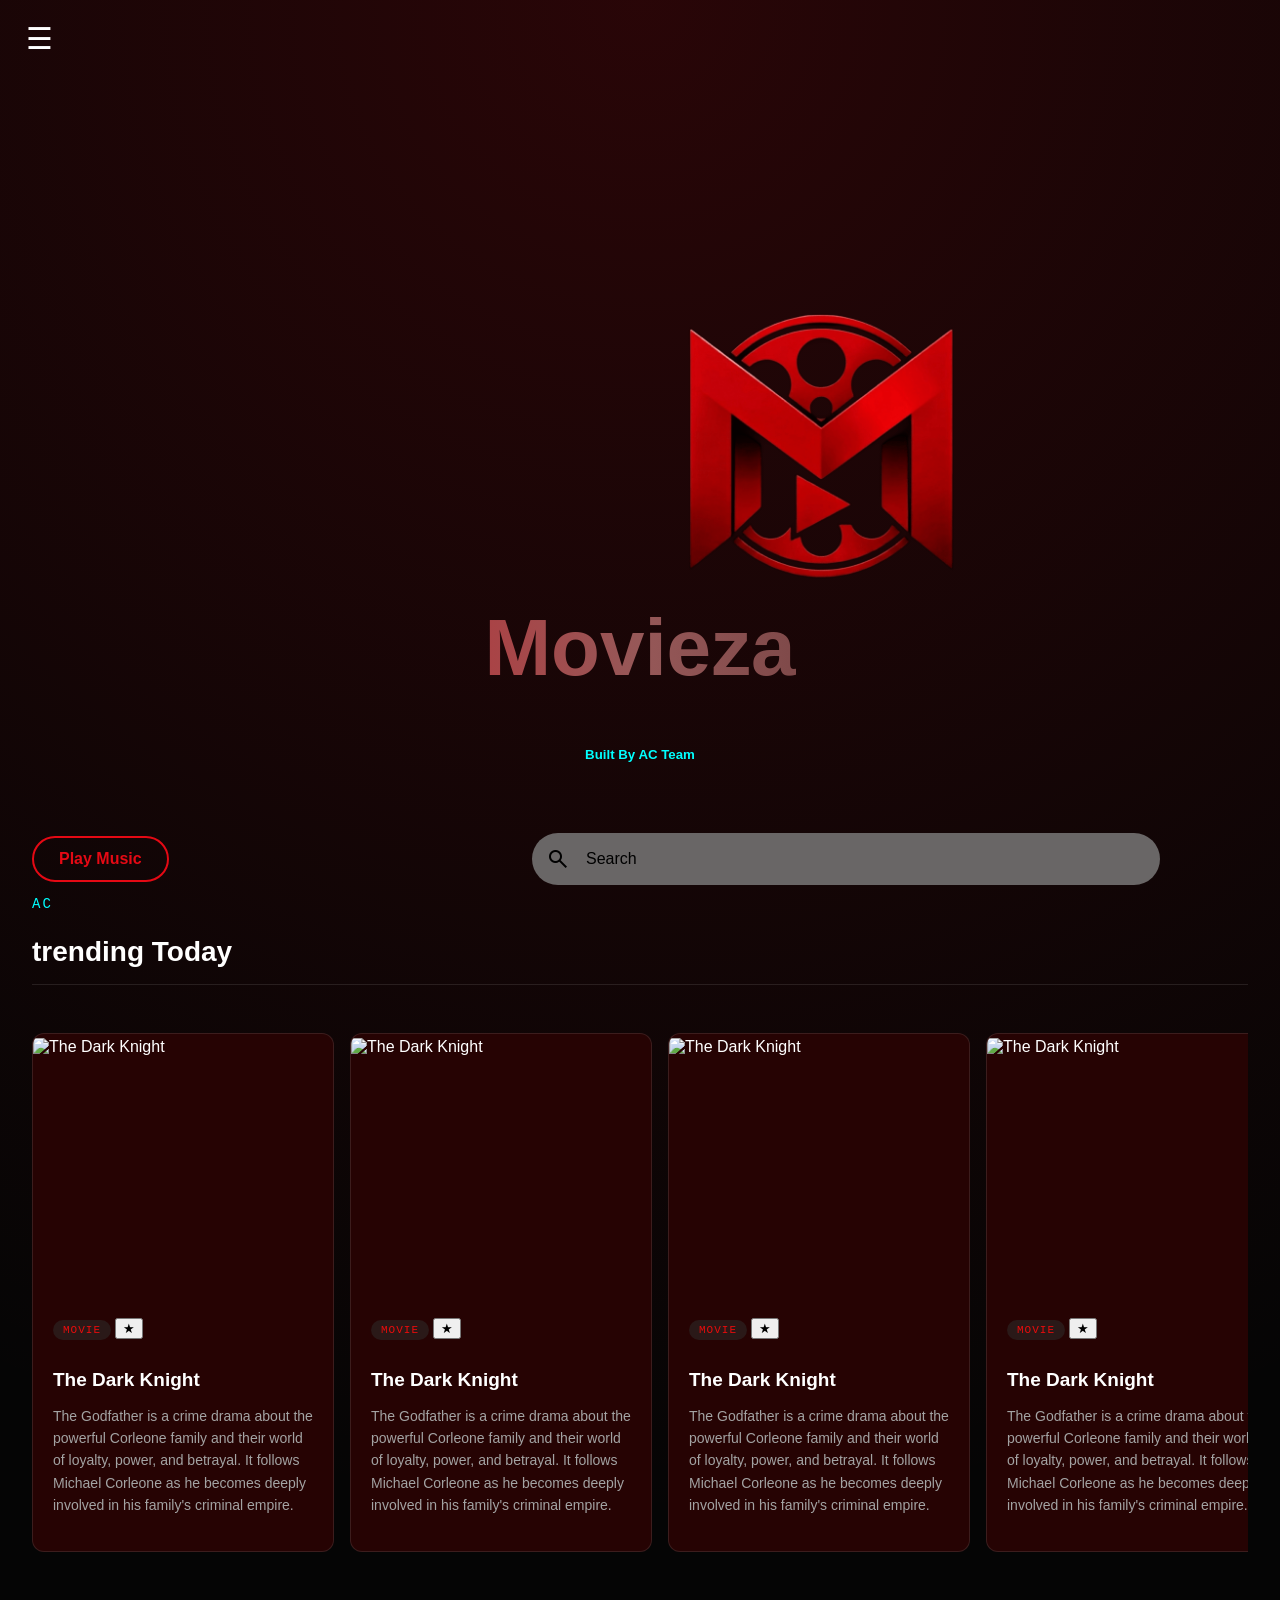
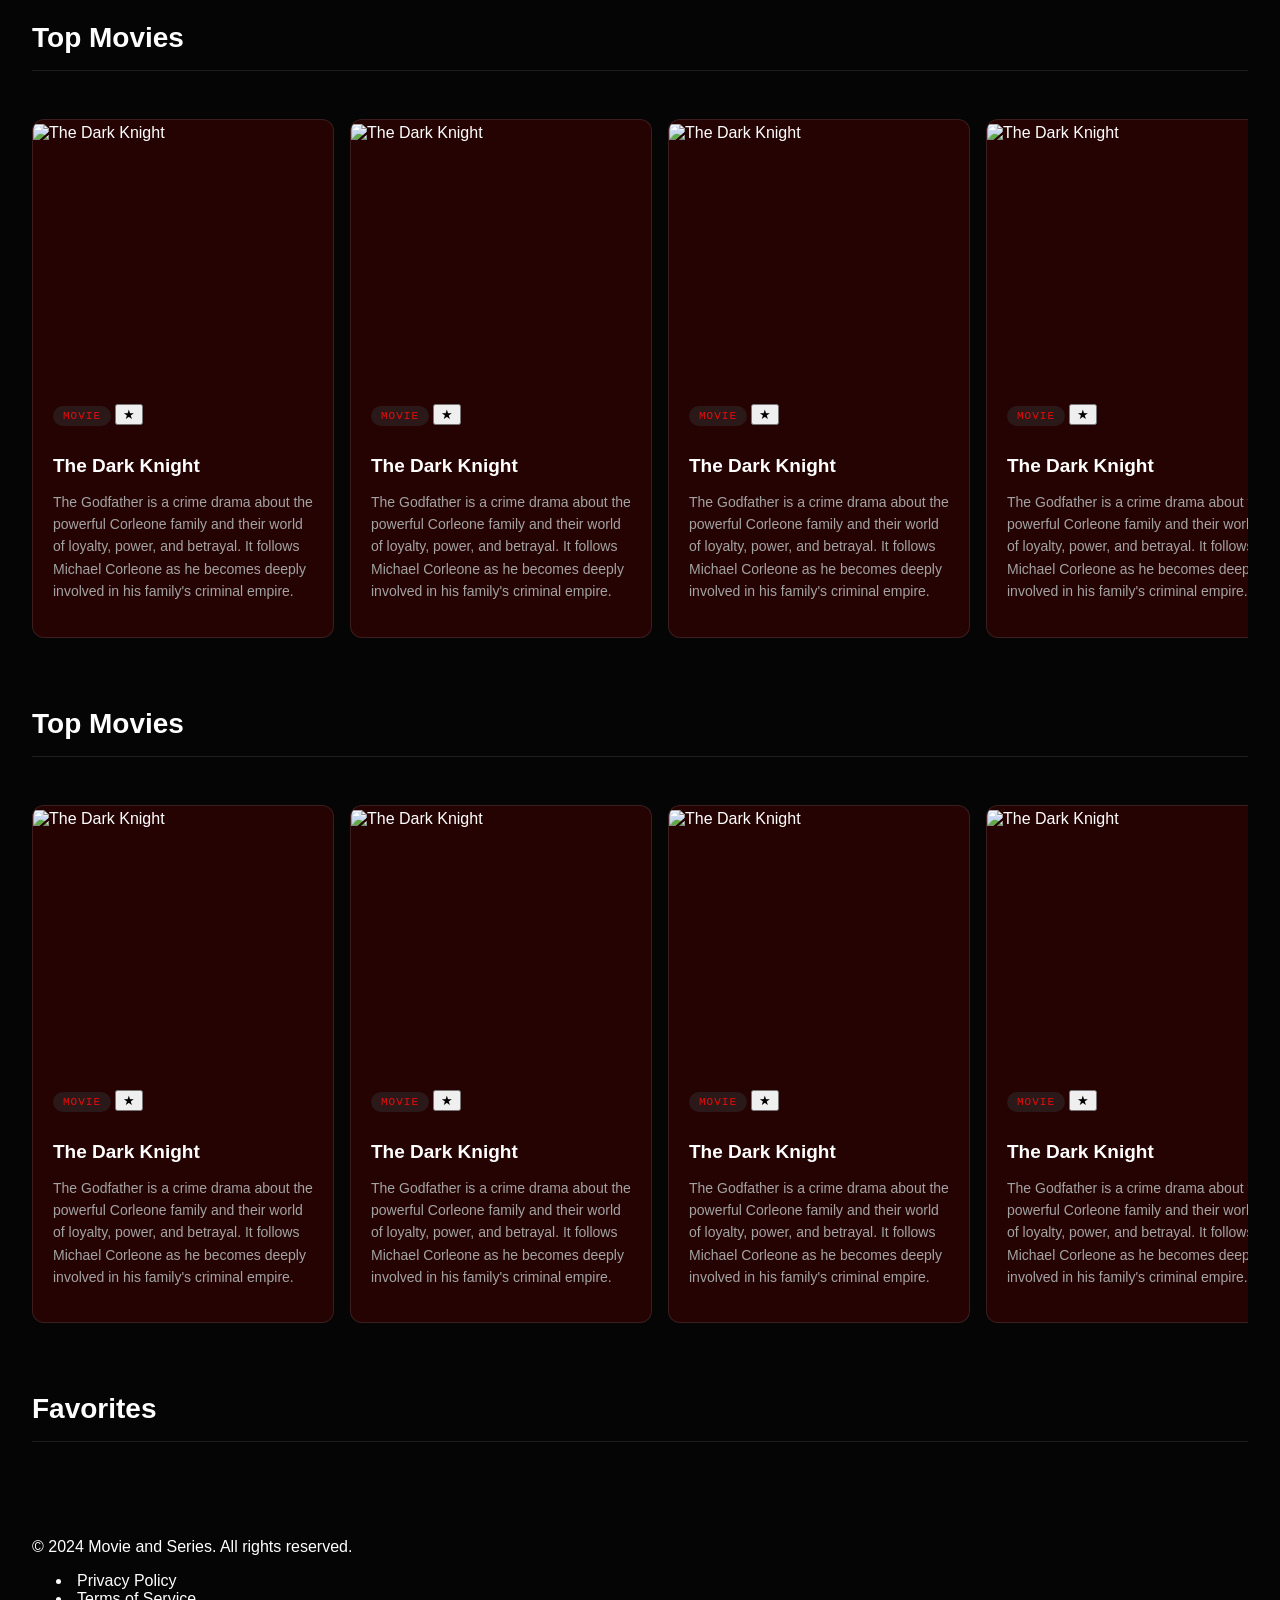
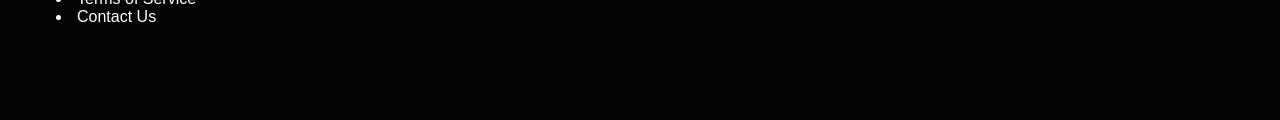
==== commit 79d24ab1: "fixed the fucking web+ fuck u ahmed" ====
--- a/Home.html
+++ b/Home.html
@@ -1,580 +1,831 @@
 <!doctype html>
 <html lang="en">
+  <head>
+    <meta charset="UTF-8" />
+    <meta
+      name="viewport"
+      content="width=
+    , initial-scale=1.0"
+    />
+    <title>Movieza</title>
+    <link rel="stylesheet" href="Home.css" />
+    <script src="./Home.js" defer></script>
+  </head>
 
-<head>
-  <meta charset="UTF-8" />
-  <meta name="viewport" content="width=
-    , initial-scale=1.0" />
-  <title>Movieza</title>
-  <link rel="stylesheet" href="Home.css" />
-  <script src="./Home.js" defer></script>
+  <head>
+    <meta charset="UTF-8" />
+    <meta
+      name="viewport"
+      content="width=
+    , initial-scale=1.0"
+    />
+    <title>Movieza</title>
+    <link rel="stylesheet" href="Home.css" />
+
+    <link rel="stylesheet" href="Home.js" />
+    <script src="Home.js" defer></script>
+    <link rel="stylesheet" href="https://fonts.googleapis.com/css2?family=Material+Symbols+Outlined:opsz,wght,FILL,GRAD@24,400,0,0&icon_names=search" />
 </head>
-
-<head>
-  <meta charset="UTF-8" />
-  <meta name="viewport" content="width=
-    , initial-scale=1.0" />
-  <title>Movieza</title>
-  <link rel="stylesheet" href="Home.css" />
-
-  <link rel="stylesheet" href="Home.js" />
-  <script src="Home.js" defer></script>
-  <link rel="stylesheet"
-    href="https://fonts.googleapis.com/css2?family=Material+Symbols+Outlined:opsz,wght,FILL,GRAD@24,400,0,0&icon_names=search" />
-</head>
-</head>
-
-<body>
-  <main>
-    <button id="menuButton">☰</button>
-    <nav id="menu">
-      <img class="icon-mune" src="music/Gemini_Generated_Image_bge7utbge7utbge7.png" width="90px" height="90px" alt="">
-      <a href="Home.html">Home</a>
-      <a href="signup.html">Sign Up</a>
-      <a id="loginBtn">Login</a>
-      <a href="#trend">Trending Today</a>
-      <a href="#top-movies">Top Movies</a>
-      <a href="#top-series">Top Series</a>
-    </nav>
-    <img class="icon" src="music/Gemini_Generated_Image_bge7utbge7utbge7.png" width="500px" height="500px" alt="">
-    <h1>Movieza</h1>
-    <h5>Built By AC Team</h5>
-    <audio id="music">
-      <source src="music/Hans_Zimmer_-_A_Place_Among_The_Stars_OST_Interstellar_(mp3.pm).mp3" type="audio/mpeg" />
-    </audio>
-
-    <form>
+  </head>
+  
+  <body>
+    <main>
+      <button id="menuButton">☰</button>
+        <nav id="menu">
+          <img class="icon-mune"  src="music/Gemini_Generated_Image_bge7utbge7utbge7.png" width="90px" height="90px" alt="">
+            <a href="Home.html">Home</a>
+            <a href="signup.html">Sign Up</a>
+            <a id="loginBtn">Login</a>
+            <a href="#trend">Trending Today</a>
+            <a href="#top-movies">Top Movies</a>
+            <a href="#top-series">Top Series</a>
+        </nav>
+      <img class="icon" src="music/Gemini_Generated_Image_bge7utbge7utbge7.png" width="500px" height="500px" alt="">
+      <h1>Movieza</h1>
+      <h5>Built By AC Team</h5>
+      <audio id="music">
+        <source
+        src="music/Hans_Zimmer_-_A_Place_Among_The_Stars_OST_Interstellar_(mp3.pm).mp3"
+        type="audio/mpeg"
+        />
+      </audio>
+      
+      <form >
       <div class="search">
         <span class="search-icon material-symbols-outlined">search</span>
         <input class="search-input" type="search" placeholder="Search">
       </div>
+    
+    </form>
+      <button id="musicBtn">Play Music</button>
+      <section class="section">
+        <p class="section-eyebrow">AC</p>
+        <h2 id="trend">trending Today</h2>
+        
+        <div class="member-conteinr scrol">
+          <div class="member-card">
+            <div class="card-accent accent-coral"></div>
+            <img
+              src="https://imgs.search.brave.com/6N-P5GiIYZbejXUbR0xnlRjsoiWozDZQO9gBazMsIhE/rs:fit:860:0:0:0/g:ce/aHR0cHM6Ly9tZWRp/YS5nZXR0eWltYWdl/cy5jb20vaWQvNTA1/OTk3MTA3L3Bob3Rv/L3RoZS1nb2RmYXRo/ZXItYS0xOTcyLWFt/ZXJpY2FuLWNyaW1l/LWZpbG0tc3RhcnJp/bmctbWFybG9uLWJy/YW5kby1hbmQtYWwt/cGFjaW5vLmpwZz9z/PTYxMng2MTImdz0w/Jms9MjAmYz1PcExr/d0RySVNraUJfYTJD/TXJqbk9qYUU5SzBG/SGhTWjl0dERDZ05V/WFRRPQ"
+              alt="The Dark Knight"
+            />
+            <div class="card-body">
+              <div class="card-span">
+                <span class="role-tag"> movie</span>
+                <button class="star">★</button>
+              </div>
+              <p class="member-name">The Dark Knight</p>
+              <p class="member-desc">
+                The Godfather is a crime drama about the powerful Corleone
+                family and their world of loyalty, power, and betrayal. It
+                follows Michael Corleone as he becomes deeply involved in his
+                family's criminal empire.
+              </p>
+            </div>
+          </div>
+          <div class="member-card">
+            <div class="card-accent accent-coral"></div>
+            <img
+              src="https://imgs.search.brave.com/6N-P5GiIYZbejXUbR0xnlRjsoiWozDZQO9gBazMsIhE/rs:fit:860:0:0:0/g:ce/aHR0cHM6Ly9tZWRp/YS5nZXR0eWltYWdl/cy5jb20vaWQvNTA1/OTk3MTA3L3Bob3Rv/L3RoZS1nb2RmYXRo/ZXItYS0xOTcyLWFt/ZXJpY2FuLWNyaW1l/LWZpbG0tc3RhcnJp/bmctbWFybG9uLWJy/YW5kby1hbmQtYWwt/cGFjaW5vLmpwZz9z/PTYxMng2MTImdz0w/Jms9MjAmYz1PcExr/d0RySVNraUJfYTJD/TXJqbk9qYUU5SzBG/SGhTWjl0dERDZ05V/WFRRPQ"
+              alt="The Dark Knight"
+            />
+            <div class="card-body">
+              <div class="card-span">
+                <span class="role-tag"> movie</span>
+                <button class="star">★</button>
+              </div>
+              <p class="member-name">The Dark Knight</p>
+              <p class="member-desc">
+                The Godfather is a crime drama about the powerful Corleone
+                family and their world of loyalty, power, and betrayal. It
+                follows Michael Corleone as he becomes deeply involved in his
+                family's criminal empire.
+              </p>
+            </div>
+          </div>
+          <div class="member-card">
+            <div class="card-accent accent-coral"></div>
+            <img
+              src="https://imgs.search.brave.com/6N-P5GiIYZbejXUbR0xnlRjsoiWozDZQO9gBazMsIhE/rs:fit:860:0:0:0/g:ce/aHR0cHM6Ly9tZWRp/YS5nZXR0eWltYWdl/cy5jb20vaWQvNTA1/OTk3MTA3L3Bob3Rv/L3RoZS1nb2RmYXRo/ZXItYS0xOTcyLWFt/ZXJpY2FuLWNyaW1l/LWZpbG0tc3RhcnJp/bmctbWFybG9uLWJy/YW5kby1hbmQtYWwt/cGFjaW5vLmpwZz9z/PTYxMng2MTImdz0w/Jms9MjAmYz1PcExr/d0RySVNraUJfYTJD/TXJqbk9qYUU5SzBG/SGhTWjl0dERDZ05V/WFRRPQ"
+              alt="The Dark Knight"
+            />
+            <div class="card-body">
+              <div class="card-span">
+                <span class="role-tag"> movie</span>
+                <button class="star">★</button>
+              </div>
+              <p class="member-name">The Dark Knight</p>
+              <p class="member-desc">
+                The Godfather is a crime drama about the powerful Corleone
+                family and their world of loyalty, power, and betrayal. It
+                follows Michael Corleone as he becomes deeply involved in his
+                family's criminal empire.
+              </p>
+            </div>
+          </div>
+          <div class="member-card">
+            <div class="card-accent accent-coral"></div>
+            <img
+              src="https://imgs.search.brave.com/6N-P5GiIYZbejXUbR0xnlRjsoiWozDZQO9gBazMsIhE/rs:fit:860:0:0:0/g:ce/aHR0cHM6Ly9tZWRp/YS5nZXR0eWltYWdl/cy5jb20vaWQvNTA1/OTk3MTA3L3Bob3Rv/L3RoZS1nb2RmYXRo/ZXItYS0xOTcyLWFt/ZXJpY2FuLWNyaW1l/LWZpbG0tc3RhcnJp/bmctbWFybG9uLWJy/YW5kby1hbmQtYWwt/cGFjaW5vLmpwZz9z/PTYxMng2MTImdz0w/Jms9MjAmYz1PcExr/d0RySVNraUJfYTJD/TXJqbk9qYUU5SzBG/SGhTWjl0dERDZ05V/WFRRPQ"
+              alt="The Dark Knight"
+            />
+            <div class="card-body">
+              <div class="card-span">
+                <span class="role-tag"> movie</span>
+                <button class="star">★</button>
+              </div>
+              <p class="member-name">The Dark Knight</p>
+              <p class="member-desc">
+                The Godfather is a crime drama about the powerful Corleone
+                family and their world of loyalty, power, and betrayal. It
+                follows Michael Corleone as he becomes deeply involved in his
+                family's criminal empire.
+              </p>
+            </div>
+          </div>
+          <div class="member-card">
+            <div class="card-accent accent-coral"></div>
+            <img
+              src="https://imgs.search.brave.com/6N-P5GiIYZbejXUbR0xnlRjsoiWozDZQO9gBazMsIhE/rs:fit:860:0:0:0/g:ce/aHR0cHM6Ly9tZWRp/YS5nZXR0eWltYWdl/cy5jb20vaWQvNTA1/OTk3MTA3L3Bob3Rv/L3RoZS1nb2RmYXRo/ZXItYS0xOTcyLWFt/ZXJpY2FuLWNyaW1l/LWZpbG0tc3RhcnJp/bmctbWFybG9uLWJy/YW5kby1hbmQtYWwt/cGFjaW5vLmpwZz9z/PTYxMng2MTImdz0w/Jms9MjAmYz1PcExr/d0RySVNraUJfYTJD/TXJqbk9qYUU5SzBG/SGhTWjl0dERDZ05V/WFRRPQ"
+              alt="The Dark Knight"
+            />
+            <div class="card-body">
+              <div class="card-span">
+                <span class="role-tag"> movie</span>
+                <button class="star">★</button>
+              </div>
+              <p class="member-name">The Dark Knight</p>
+              <p class="member-desc">
+                The Godfather is a crime drama about the powerful Corleone
+                family and their world of loyalty, power, and betrayal. It
+                follows Michael Corleone as he becomes deeply involved in his
+                family's criminal empire.
+              </p>
+            </div>
+          </div>
+          <div class="member-card">
+            <div class="card-accent accent-coral"></div>
+            <img
+              src="https://imgs.search.brave.com/6N-P5GiIYZbejXUbR0xnlRjsoiWozDZQO9gBazMsIhE/rs:fit:860:0:0:0/g:ce/aHR0cHM6Ly9tZWRp/YS5nZXR0eWltYWdl/cy5jb20vaWQvNTA1/OTk3MTA3L3Bob3Rv/L3RoZS1nb2RmYXRo/ZXItYS0xOTcyLWFt/ZXJpY2FuLWNyaW1l/LWZpbG0tc3RhcnJp/bmctbWFybG9uLWJy/YW5kby1hbmQtYWwt/cGFjaW5vLmpwZz9z/PTYxMng2MTImdz0w/Jms9MjAmYz1PcExr/d0RySVNraUJfYTJD/TXJqbk9qYUU5SzBG/SGhTWjl0dERDZ05V/WFRRPQ"
+              alt="The Dark Knight"
+            />
+            <div class="card-body">
+              <div class="card-span">
+                <span class="role-tag"> movie</span>
+                <button class="star">★</button>
+              </div>
+              <p class="member-name">The Dark Knight</p>
+              <p class="member-desc">
+                The Godfather is a crime drama about the powerful Corleone
+                family and their world of loyalty, power, and betrayal. It
+                follows Michael Corleone as he becomes deeply involved in his
+                family's criminal empire.
+              </p>
+            </div>
+          </div>
+          <div class="member-card">
+            <div class="card-accent accent-coral"></div>
+            <img
+              src="https://imgs.search.brave.com/6N-P5GiIYZbejXUbR0xnlRjsoiWozDZQO9gBazMsIhE/rs:fit:860:0:0:0/g:ce/aHR0cHM6Ly9tZWRp/YS5nZXR0eWltYWdl/cy5jb20vaWQvNTA1/OTk3MTA3L3Bob3Rv/L3RoZS1nb2RmYXRo/ZXItYS0xOTcyLWFt/ZXJpY2FuLWNyaW1l/LWZpbG0tc3RhcnJp/bmctbWFybG9uLWJy/YW5kby1hbmQtYWwt/cGFjaW5vLmpwZz9z/PTYxMng2MTImdz0w/Jms9MjAmYz1PcExr/d0RySVNraUJfYTJD/TXJqbk9qYUU5SzBG/SGhTWjl0dERDZ05V/WFRRPQ"
+              alt="The Dark Knight"
+            />
+            <div class="card-body">
+              <div class="card-span">
+                <span class="role-tag"> movie</span>
+                <button class="star">★</button>
+              </div>
+              <p class="member-name">The Dark Knight</p>
+              <p class="member-desc">
+                The Godfather is a crime drama about the powerful Corleone
+                family and their world of loyalty, power, and betrayal. It
+                follows Michael Corleone as he becomes deeply involved in his
+                family's criminal empire.
+              </p>
+            </div>
+          </div>
+          <div class="member-card">
+            <div class="card-accent accent-coral"></div>
+            <img
+              src="https://imgs.search.brave.com/6N-P5GiIYZbejXUbR0xnlRjsoiWozDZQO9gBazMsIhE/rs:fit:860:0:0:0/g:ce/aHR0cHM6Ly9tZWRp/YS5nZXR0eWltYWdl/cy5jb20vaWQvNTA1/OTk3MTA3L3Bob3Rv/L3RoZS1nb2RmYXRo/ZXItYS0xOTcyLWFt/ZXJpY2FuLWNyaW1l/LWZpbG0tc3RhcnJp/bmctbWFybG9uLWJy/YW5kby1hbmQtYWwt/cGFjaW5vLmpwZz9z/PTYxMng2MTImdz0w/Jms9MjAmYz1PcExr/d0RySVNraUJfYTJD/TXJqbk9qYUU5SzBG/SGhTWjl0dERDZ05V/WFRRPQ"
+              alt="The Dark Knight"
+            />
+            <div class="card-body">
+              <div class="card-span">
+                <span class="role-tag"> movie</span>
+                <button class="star">★</button>
+              </div>
+              <p class="member-name">The Dark Knight</p>
+              <p class="member-desc">
+                The Godfather is a crime drama about the powerful Corleone
+                family and their world of loyalty, power, and betrayal. It
+                follows Michael Corleone as he becomes deeply involved in his
+                family's criminal empire.
+              </p>
+            </div>
+          </div>
+          <div class="member-card">
+            <div class="card-accent accent-coral"></div>
+            <img
+              src="https://imgs.search.brave.com/6N-P5GiIYZbejXUbR0xnlRjsoiWozDZQO9gBazMsIhE/rs:fit:860:0:0:0/g:ce/aHR0cHM6Ly9tZWRp/YS5nZXR0eWltYWdl/cy5jb20vaWQvNTA1/OTk3MTA3L3Bob3Rv/L3RoZS1nb2RmYXRo/ZXItYS0xOTcyLWFt/ZXJpY2FuLWNyaW1l/LWZpbG0tc3RhcnJp/bmctbWFybG9uLWJy/YW5kby1hbmQtYWwt/cGFjaW5vLmpwZz9z/PTYxMng2MTImdz0w/Jms9MjAmYz1PcExr/d0RySVNraUJfYTJD/TXJqbk9qYUU5SzBG/SGhTWjl0dERDZ05V/WFRRPQ"
+              alt="The Dark Knight"
+            />
+            <div class="card-body">
+              <div class="card-span">
+                <span class="role-tag"> movie</span>
+                <button class="star">★</button>
+              </div>
+              <p class="member-name">The Dark Knight</p>
+              <p class="member-desc">
+                The Godfather is a crime drama about the powerful Corleone
+                family and their world of loyalty, power, and betrayal. It
+                follows Michael Corleone as he becomes deeply involved in his
+                family's criminal empire.
+              </p>
+            </div>
+          </div>
+          <div class="member-card">
+            <div class="card-accent accent-coral"></div>
+            <img
+              src="https://imgs.search.brave.com/6N-P5GiIYZbejXUbR0xnlRjsoiWozDZQO9gBazMsIhE/rs:fit:860:0:0:0/g:ce/aHR0cHM6Ly9tZWRp/YS5nZXR0eWltYWdl/cy5jb20vaWQvNTA1/OTk3MTA3L3Bob3Rv/L3RoZS1nb2RmYXRo/ZXItYS0xOTcyLWFt/ZXJpY2FuLWNyaW1l/LWZpbG0tc3RhcnJp/bmctbWFybG9uLWJy/YW5kby1hbmQtYWwt/cGFjaW5vLmpwZz9z/PTYxMng2MTImdz0w/Jms9MjAmYz1PcExr/d0RySVNraUJfYTJD/TXJqbk9qYUU5SzBG/SGhTWjl0dERDZ05V/WFRRPQ"
+              alt="The Dark Knight"
+            />
+            <div class="card-body">
+              <div class="card-span">
+                <span class="role-tag"> movie</span>
+                <button class="star">★</button>
+              </div>
+              <p class="member-name">The Dark Knight</p>
+              <p class="member-desc">
+                The Godfather is a crime drama about the powerful Corleone
+                family and their world of loyalty, power, and betrayal. It
+                follows Michael Corleone as he becomes deeply involved in his
+                family's criminal empire.
+              </p>
+            </div>
+          </div>
+          <div class="member-card">
+            <div class="card-accent accent-coral"></div>
+            <img
+              src="https://imgs.search.brave.com/6N-P5GiIYZbejXUbR0xnlRjsoiWozDZQO9gBazMsIhE/rs:fit:860:0:0:0/g:ce/aHR0cHM6Ly9tZWRp/YS5nZXR0eWltYWdl/cy5jb20vaWQvNTA1/OTk3MTA3L3Bob3Rv/L3RoZS1nb2RmYXRo/ZXItYS0xOTcyLWFt/ZXJpY2FuLWNyaW1l/LWZpbG0tc3RhcnJp/bmctbWFybG9uLWJy/YW5kby1hbmQtYWwt/cGFjaW5vLmpwZz9z/PTYxMng2MTImdz0w/Jms9MjAmYz1PcExr/d0RySVNraUJfYTJD/TXJqbk9qYUU5SzBG/SGhTWjl0dERDZ05V/WFRRPQ"
+              alt="The Dark Knight"
+            />
+            <div class="card-body">
+              <div class="card-span">
+                <span class="role-tag"> movie</span>
+                <button class="star">★</button>
+              </div>
+              <p class="member-name">The Dark Knight</p>
+              <p class="member-desc">
+                The Godfather is a crime drama about the powerful Corleone
+                family and their world of loyalty, power, and betrayal. It
+                follows Michael Corleone as he becomes deeply involved in his
+                family's criminal empire.
+              </p>
+            </div>
+          </div>
+          <div class="member-card">
+            <div class="card-accent accent-coral"></div>
+            <img
+              src="https://imgs.search.brave.com/6N-P5GiIYZbejXUbR0xnlRjsoiWozDZQO9gBazMsIhE/rs:fit:860:0:0:0/g:ce/aHR0cHM6Ly9tZWRp/YS5nZXR0eWltYWdl/cy5jb20vaWQvNTA1/OTk3MTA3L3Bob3Rv/L3RoZS1nb2RmYXRo/ZXItYS0xOTcyLWFt/ZXJpY2FuLWNyaW1l/LWZpbG0tc3RhcnJp/bmctbWFybG9uLWJy/YW5kby1hbmQtYWwt/cGFjaW5vLmpwZz9z/PTYxMng2MTImdz0w/Jms9MjAmYz1PcExr/d0RySVNraUJfYTJD/TXJqbk9qYUU5SzBG/SGhTWjl0dERDZ05V/WFRRPQ"
+              alt="The Dark Knight"
+            />
+            <div class="card-body">
+              <div class="card-span">
+                <span class="role-tag"> movie</span>
+                <button class="star">★</button>
+              </div>
+              <p class="member-name">The Dark Knight</p>
+              <p class="member-desc">
+                The Godfather is a crime drama about the powerful Corleone
+                family and their world of loyalty, power, and betrayal. It
+                follows Michael Corleone as he becomes deeply involved in his
+                family's criminal empire.
+              </p>
+            </div>
+          </div>
+        </div>
+      </section>
+      <section class="section">
+        <h2 id="top-movies">Top Movies</h2>
+        <div class="member-conteinr scrol2">
+          <div class="member-card">
+            <div class="card-accent accent-coral"></div>
+            <img
+              src="https://imgs.search.brave.com/6N-P5GiIYZbejXUbR0xnlRjsoiWozDZQO9gBazMsIhE/rs:fit:860:0:0:0/g:ce/aHR0cHM6Ly9tZWRp/YS5nZXR0eWltYWdl/cy5jb20vaWQvNTA1/OTk3MTA3L3Bob3Rv/L3RoZS1nb2RmYXRo/ZXItYS0xOTcyLWFt/ZXJpY2FuLWNyaW1l/LWZpbG0tc3RhcnJp/bmctbWFybG9uLWJy/YW5kby1hbmQtYWwt/cGFjaW5vLmpwZz9z/PTYxMng2MTImdz0w/Jms9MjAmYz1PcExr/d0RySVNraUJfYTJD/TXJqbk9qYUU5SzBG/SGhTWjl0dERDZ05V/WFRRPQ"
+              alt="The Dark Knight"
+            />
+            <div class="card-body">
+              <div class="card-span">
+                <span class="role-tag"> movie</span>
+                <button class="star">★</button>
+              </div>
+              <p class="member-name">The Dark Knight</p>
+              <p class="member-desc">
+                The Godfather is a crime drama about the powerful Corleone
+                family and their world of loyalty, power, and betrayal. It
+                follows Michael Corleone as he becomes deeply involved in his
+                family's criminal empire.
+              </p>
+            </div>
+          </div>
+          <div class="member-card">
+            <div class="card-accent accent-coral"></div>
+            <img
+              src="https://imgs.search.brave.com/6N-P5GiIYZbejXUbR0xnlRjsoiWozDZQO9gBazMsIhE/rs:fit:860:0:0:0/g:ce/aHR0cHM6Ly9tZWRp/YS5nZXR0eWltYWdl/cy5jb20vaWQvNTA1/OTk3MTA3L3Bob3Rv/L3RoZS1nb2RmYXRo/ZXItYS0xOTcyLWFt/ZXJpY2FuLWNyaW1l/LWZpbG0tc3RhcnJp/bmctbWFybG9uLWJy/YW5kby1hbmQtYWwt/cGFjaW5vLmpwZz9z/PTYxMng2MTImdz0w/Jms9MjAmYz1PcExr/d0RySVNraUJfYTJD/TXJqbk9qYUU5SzBG/SGhTWjl0dERDZ05V/WFRRPQ"
+              alt="The Dark Knight"
+            />
+            <div class="card-body">
+              <div class="card-span">
+                <span class="role-tag"> movie</span>
+                <button class="star">★</button>
+              </div>
+              <p class="member-name">The Dark Knight</p>
+              <p class="member-desc">
+                The Godfather is a crime drama about the powerful Corleone
+                family and their world of loyalty, power, and betrayal. It
+                follows Michael Corleone as he becomes deeply involved in his
+                family's criminal empire.
+              </p>
+            </div>
+          </div>
+          <div class="member-card">
+            <div class="card-accent accent-coral"></div>
+            <img
+              src="https://imgs.search.brave.com/6N-P5GiIYZbejXUbR0xnlRjsoiWozDZQO9gBazMsIhE/rs:fit:860:0:0:0/g:ce/aHR0cHM6Ly9tZWRp/YS5nZXR0eWltYWdl/cy5jb20vaWQvNTA1/OTk3MTA3L3Bob3Rv/L3RoZS1nb2RmYXRo/ZXItYS0xOTcyLWFt/ZXJpY2FuLWNyaW1l/LWZpbG0tc3RhcnJp/bmctbWFybG9uLWJy/YW5kby1hbmQtYWwt/cGFjaW5vLmpwZz9z/PTYxMng2MTImdz0w/Jms9MjAmYz1PcExr/d0RySVNraUJfYTJD/TXJqbk9qYUU5SzBG/SGhTWjl0dERDZ05V/WFRRPQ"
+              alt="The Dark Knight"
+            />
+            <div class="card-body">
+              <div class="card-span">
+                <span class="role-tag"> movie</span>
+                <button class="star">★</button>
+              </div>
+              <p class="member-name">The Dark Knight</p>
+              <p class="member-desc">
+                The Godfather is a crime drama about the powerful Corleone
+                family and their world of loyalty, power, and betrayal. It
+                follows Michael Corleone as he becomes deeply involved in his
+                family's criminal empire.
+              </p>
+            </div>
+          </div>
+          <div class="member-card">
+            <div class="card-accent accent-coral"></div>
+            <img
+              src="https://imgs.search.brave.com/6N-P5GiIYZbejXUbR0xnlRjsoiWozDZQO9gBazMsIhE/rs:fit:860:0:0:0/g:ce/aHR0cHM6Ly9tZWRp/YS5nZXR0eWltYWdl/cy5jb20vaWQvNTA1/OTk3MTA3L3Bob3Rv/L3RoZS1nb2RmYXRo/ZXItYS0xOTcyLWFt/ZXJpY2FuLWNyaW1l/LWZpbG0tc3RhcnJp/bmctbWFybG9uLWJy/YW5kby1hbmQtYWwt/cGFjaW5vLmpwZz9z/PTYxMng2MTImdz0w/Jms9MjAmYz1PcExr/d0RySVNraUJfYTJD/TXJqbk9qYUU5SzBG/SGhTWjl0dERDZ05V/WFRRPQ"
+              alt="The Dark Knight"
+            />
+            <div class="card-body">
+              <div class="card-span">
+                <span class="role-tag"> movie</span>
+                <button class="star">★</button>
+              </div>
+              <p class="member-name">The Dark Knight</p>
+              <p class="member-desc">
+                The Godfather is a crime drama about the powerful Corleone
+                family and their world of loyalty, power, and betrayal. It
+                follows Michael Corleone as he becomes deeply involved in his
+                family's criminal empire.
+              </p>
+            </div>
+          </div>
+          <div class="member-card">
+            <div class="card-accent accent-coral"></div>
+            <img
+              src="https://imgs.search.brave.com/6N-P5GiIYZbejXUbR0xnlRjsoiWozDZQO9gBazMsIhE/rs:fit:860:0:0:0/g:ce/aHR0cHM6Ly9tZWRp/YS5nZXR0eWltYWdl/cy5jb20vaWQvNTA1/OTk3MTA3L3Bob3Rv/L3RoZS1nb2RmYXRo/ZXItYS0xOTcyLWFt/ZXJpY2FuLWNyaW1l/LWZpbG0tc3RhcnJp/bmctbWFybG9uLWJy/YW5kby1hbmQtYWwt/cGFjaW5vLmpwZz9z/PTYxMng2MTImdz0w/Jms9MjAmYz1PcExr/d0RySVNraUJfYTJD/TXJqbk9qYUU5SzBG/SGhTWjl0dERDZ05V/WFRRPQ"
+              alt="The Dark Knight"
+            />
+            <div class="card-body">
+              <div class="card-span">
+                <span class="role-tag"> movie</span>
+                <button class="star">★</button>
+              </div>
+              <p class="member-name">The Dark Knight</p>
+              <p class="member-desc">
+                The Godfather is a crime drama about the powerful Corleone
+                family and their world of loyalty, power, and betrayal. It
+                follows Michael Corleone as he becomes deeply involved in his
+                family's criminal empire.
+              </p>
+            </div>
+          </div>
+          <div class="member-card">
+            <div class="card-accent accent-coral"></div>
+            <img
+              src="https://imgs.search.brave.com/6N-P5GiIYZbejXUbR0xnlRjsoiWozDZQO9gBazMsIhE/rs:fit:860:0:0:0/g:ce/aHR0cHM6Ly9tZWRp/YS5nZXR0eWltYWdl/cy5jb20vaWQvNTA1/OTk3MTA3L3Bob3Rv/L3RoZS1nb2RmYXRo/ZXItYS0xOTcyLWFt/ZXJpY2FuLWNyaW1l/LWZpbG0tc3RhcnJp/bmctbWFybG9uLWJy/YW5kby1hbmQtYWwt/cGFjaW5vLmpwZz9z/PTYxMng2MTImdz0w/Jms9MjAmYz1PcExr/d0RySVNraUJfYTJD/TXJqbk9qYUU5SzBG/SGhTWjl0dERDZ05V/WFRRPQ"
+              alt="The Dark Knight"
+            />
+            <div class="card-body">
+              <div class="card-span">
+                <span class="role-tag"> movie</span>
+                <button class="star">★</button>
+              </div>
+              <p class="member-name">The Dark Knight</p>
+              <p class="member-desc">
+                The Godfather is a crime drama about the powerful Corleone
+                family and their world of loyalty, power, and betrayal. It
+                follows Michael Corleone as he becomes deeply involved in his
+                family's criminal empire.
+              </p>
+            </div>
+          </div>
+          <div class="member-card">
+            <div class="card-accent accent-coral"></div>
+            <img
+              src="https://imgs.search.brave.com/6N-P5GiIYZbejXUbR0xnlRjsoiWozDZQO9gBazMsIhE/rs:fit:860:0:0:0/g:ce/aHR0cHM6Ly9tZWRp/YS5nZXR0eWltYWdl/cy5jb20vaWQvNTA1/OTk3MTA3L3Bob3Rv/L3RoZS1nb2RmYXRo/ZXItYS0xOTcyLWFt/ZXJpY2FuLWNyaW1l/LWZpbG0tc3RhcnJp/bmctbWFybG9uLWJy/YW5kby1hbmQtYWwt/cGFjaW5vLmpwZz9z/PTYxMng2MTImdz0w/Jms9MjAmYz1PcExr/d0RySVNraUJfYTJD/TXJqbk9qYUU5SzBG/SGhTWjl0dERDZ05V/WFRRPQ"
+              alt="The Dark Knight"
+            />
+            <div class="card-body">
+              <div class="card-span">
+                <span class="role-tag"> movie</span>
+                <button class="star">★</button>
+              </div>
+              <p class="member-name">The Dark Knight</p>
+              <p class="member-desc">
+                The Godfather is a crime drama about the powerful Corleone
+                family and their world of loyalty, power, and betrayal. It
+                follows Michael Corleone as he becomes deeply involved in his
+                family's criminal empire.
+              </p>
+            </div>
+          </div>
+          <div class="member-card">
+            <div class="card-accent accent-coral"></div>
+            <img
+              src="https://imgs.search.brave.com/6N-P5GiIYZbejXUbR0xnlRjsoiWozDZQO9gBazMsIhE/rs:fit:860:0:0:0/g:ce/aHR0cHM6Ly9tZWRp/YS5nZXR0eWltYWdl/cy5jb20vaWQvNTA1/OTk3MTA3L3Bob3Rv/L3RoZS1nb2RmYXRo/ZXItYS0xOTcyLWFt/ZXJpY2FuLWNyaW1l/LWZpbG0tc3RhcnJp/bmctbWFybG9uLWJy/YW5kby1hbmQtYWwt/cGFjaW5vLmpwZz9z/PTYxMng2MTImdz0w/Jms9MjAmYz1PcExr/d0RySVNraUJfYTJD/TXJqbk9qYUU5SzBG/SGhTWjl0dERDZ05V/WFRRPQ"
+              alt="The Dark Knight"
+            />
+            <div class="card-body">
+              <div class="card-span">
+                <span class="role-tag"> movie</span>
+                <button class="star">★</button>
+              </div>
+              <p class="member-name">The Dark Knight</p>
+              <p class="member-desc">
+                The Godfather is a crime drama about the powerful Corleone
+                family and their world of loyalty, power, and betrayal. It
+                follows Michael Corleone as he becomes deeply involved in his
+                family's criminal empire.
+              </p>
+            </div>
+          </div>
+          <div class="member-card">
+            <div class="card-accent accent-coral"></div>
+            <img
+              src="https://imgs.search.brave.com/6N-P5GiIYZbejXUbR0xnlRjsoiWozDZQO9gBazMsIhE/rs:fit:860:0:0:0/g:ce/aHR0cHM6Ly9tZWRp/YS5nZXR0eWltYWdl/cy5jb20vaWQvNTA1/OTk3MTA3L3Bob3Rv/L3RoZS1nb2RmYXRo/ZXItYS0xOTcyLWFt/ZXJpY2FuLWNyaW1l/LWZpbG0tc3RhcnJp/bmctbWFybG9uLWJy/YW5kby1hbmQtYWwt/cGFjaW5vLmpwZz9z/PTYxMng2MTImdz0w/Jms9MjAmYz1PcExr/d0RySVNraUJfYTJD/TXJqbk9qYUU5SzBG/SGhTWjl0dERDZ05V/WFRRPQ"
+              alt="The Dark Knight"
+            />
+            <div class="card-body">
+              <div class="card-span">
+                <span class="role-tag"> movie</span>
+                <button class="star">★</button>
+              </div>
+              <p class="member-name">The Dark Knight</p>
+              <p class="member-desc">
+                The Godfather is a crime drama about the powerful Corleone
+                family and their world of loyalty, power, and betrayal. It
+                follows Michael Corleone as he becomes deeply involved in his
+                family's criminal empire.
+              </p>
+            </div>
+          </div>
+          <div class="member-card">
+            <div class="card-accent accent-coral"></div>
+            <img
+              src="https://imgs.search.brave.com/6N-P5GiIYZbejXUbR0xnlRjsoiWozDZQO9gBazMsIhE/rs:fit:860:0:0:0/g:ce/aHR0cHM6Ly9tZWRp/YS5nZXR0eWltYWdl/cy5jb20vaWQvNTA1/OTk3MTA3L3Bob3Rv/L3RoZS1nb2RmYXRo/ZXItYS0xOTcyLWFt/ZXJpY2FuLWNyaW1l/LWZpbG0tc3RhcnJp/bmctbWFybG9uLWJy/YW5kby1hbmQtYWwt/cGFjaW5vLmpwZz9z/PTYxMng2MTImdz0w/Jms9MjAmYz1PcExr/d0RySVNraUJfYTJD/TXJqbk9qYUU5SzBG/SGhTWjl0dERDZ05V/WFRRPQ"
+              alt="The Dark Knight"
+            />
+            <div class="card-body">
+              <div class="card-span">
+                <span class="role-tag"> movie</span>
+                <button class="star">★</button>
+              </div>
+              <p class="member-name">The Dark Knight</p>
+              <p class="member-desc">
+                The Godfather is a crime drama about the powerful Corleone
+                family and their world of loyalty, power, and betrayal. It
+                follows Michael Corleone as he becomes deeply involved in his
+                family's criminal empire.
+              </p>
+            </div>
+          </div>
+          <div class="member-card">
+            <div class="card-accent accent-coral"></div>
+            <img
+              src="https://imgs.search.brave.com/6N-P5GiIYZbejXUbR0xnlRjsoiWozDZQO9gBazMsIhE/rs:fit:860:0:0:0/g:ce/aHR0cHM6Ly9tZWRp/YS5nZXR0eWltYWdl/cy5jb20vaWQvNTA1/OTk3MTA3L3Bob3Rv/L3RoZS1nb2RmYXRo/ZXItYS0xOTcyLWFt/ZXJpY2FuLWNyaW1l/LWZpbG0tc3RhcnJp/bmctbWFybG9uLWJy/YW5kby1hbmQtYWwt/cGFjaW5vLmpwZz9z/PTYxMng2MTImdz0w/Jms9MjAmYz1PcExr/d0RySVNraUJfYTJD/TXJqbk9qYUU5SzBG/SGhTWjl0dERDZ05V/WFRRPQ"
+              alt="The Dark Knight"
+            />
+            <div class="card-body">
+              <div class="card-span">
+                <span class="role-tag"> movie</span>
+                <button class="star">★</button>
+              </div>
+              <p class="member-name">The Dark Knight</p>
+              <p class="member-desc">
+                The Godfather is a crime drama about the powerful Corleone
+                family and their world of loyalty, power, and betrayal. It
+                follows Michael Corleone as he becomes deeply involved in his
+                family's criminal empire.
+              </p>
+            </div>
+          </div>
+          <div class="member-card">
+            <div class="card-accent accent-coral"></div>
+            <img
+              src="https://imgs.search.brave.com/6N-P5GiIYZbejXUbR0xnlRjsoiWozDZQO9gBazMsIhE/rs:fit:860:0:0:0/g:ce/aHR0cHM6Ly9tZWRp/YS5nZXR0eWltYWdl/cy5jb20vaWQvNTA1/OTk3MTA3L3Bob3Rv/L3RoZS1nb2RmYXRo/ZXItYS0xOTcyLWFt/ZXJpY2FuLWNyaW1l/LWZpbG0tc3RhcnJp/bmctbWFybG9uLWJy/YW5kby1hbmQtYWwt/cGFjaW5vLmpwZz9z/PTYxMng2MTImdz0w/Jms9MjAmYz1PcExr/d0RySVNraUJfYTJD/TXJqbk9qYUU5SzBG/SGhTWjl0dERDZ05V/WFRRPQ"
+              alt="The Dark Knight"
+            />
+            <div class="card-body">
+              <div class="card-span">
+                <span class="role-tag"> movie</span>
+                <button class="star">★</button>
+              </div>
+              <p class="member-name">The Dark Knight</p>
+              <p class="member-desc">
+                The Godfather is a crime drama about the powerful Corleone
+                family and their world of loyalty, power, and betrayal. It
+                follows Michael Corleone as he becomes deeply involved in his
+                family's criminal empire.
+              </p>
+            </div>
+          </div>
+        </div>
+      </section>
+      <section class="section">
+        <h2 id="top-movies">Top Movies</h2>
+        <div class="member-conteinr scrol3">
+          <div class="member-card">
+            <div class="card-accent accent-coral"></div>
+            <img
+              src="https://imgs.search.brave.com/6N-P5GiIYZbejXUbR0xnlRjsoiWozDZQO9gBazMsIhE/rs:fit:860:0:0:0/g:ce/aHR0cHM6Ly9tZWRp/YS5nZXR0eWltYWdl/cy5jb20vaWQvNTA1/OTk3MTA3L3Bob3Rv/L3RoZS1nb2RmYXRo/ZXItYS0xOTcyLWFt/ZXJpY2FuLWNyaW1l/LWZpbG0tc3RhcnJp/bmctbWFybG9uLWJy/YW5kby1hbmQtYWwt/cGFjaW5vLmpwZz9z/PTYxMng2MTImdz0w/Jms9MjAmYz1PcExr/d0RySVNraUJfYTJD/TXJqbk9qYUU5SzBG/SGhTWjl0dERDZ05V/WFRRPQ"
+              alt="The Dark Knight"
+            />
+            <div class="card-body">
+              <div class="card-span">
+                <span class="role-tag"> movie</span>
+                <button class="star">★</button>
+              </div>
+              <p class="member-name">The Dark Knight</p>
+              <p class="member-desc">
+                The Godfather is a crime drama about the powerful Corleone
+                family and their world of loyalty, power, and betrayal. It
+                follows Michael Corleone as he becomes deeply involved in his
+                family's criminal empire.
+              </p>
+            </div>
+          </div>
+          <div class="member-card">
+            <div class="card-accent accent-coral"></div>
+            <img
+              src="https://imgs.search.brave.com/6N-P5GiIYZbejXUbR0xnlRjsoiWozDZQO9gBazMsIhE/rs:fit:860:0:0:0/g:ce/aHR0cHM6Ly9tZWRp/YS5nZXR0eWltYWdl/cy5jb20vaWQvNTA1/OTk3MTA3L3Bob3Rv/L3RoZS1nb2RmYXRo/ZXItYS0xOTcyLWFt/ZXJpY2FuLWNyaW1l/LWZpbG0tc3RhcnJp/bmctbWFybG9uLWJy/YW5kby1hbmQtYWwt/cGFjaW5vLmpwZz9z/PTYxMng2MTImdz0w/Jms9MjAmYz1PcExr/d0RySVNraUJfYTJD/TXJqbk9qYUU5SzBG/SGhTWjl0dERDZ05V/WFRRPQ"
+              alt="The Dark Knight"
+            />
+            <div class="card-body">
+              <div class="card-span">
+                <span class="role-tag"> movie</span>
+                <button class="star">★</button>
+              </div>
+              <p class="member-name">The Dark Knight</p>
+              <p class="member-desc">
+                The Godfather is a crime drama about the powerful Corleone
+                family and their world of loyalty, power, and betrayal. It
+                follows Michael Corleone as he becomes deeply involved in his
+                family's criminal empire.
+              </p>
+            </div>
+          </div>
+          <div class="member-card">
+            <div class="card-accent accent-coral"></div>
+            <img
+              src="https://imgs.search.brave.com/6N-P5GiIYZbejXUbR0xnlRjsoiWozDZQO9gBazMsIhE/rs:fit:860:0:0:0/g:ce/aHR0cHM6Ly9tZWRp/YS5nZXR0eWltYWdl/cy5jb20vaWQvNTA1/OTk3MTA3L3Bob3Rv/L3RoZS1nb2RmYXRo/ZXItYS0xOTcyLWFt/ZXJpY2FuLWNyaW1l/LWZpbG0tc3RhcnJp/bmctbWFybG9uLWJy/YW5kby1hbmQtYWwt/cGFjaW5vLmpwZz9z/PTYxMng2MTImdz0w/Jms9MjAmYz1PcExr/d0RySVNraUJfYTJD/TXJqbk9qYUU5SzBG/SGhTWjl0dERDZ05V/WFRRPQ"
+              alt="The Dark Knight"
+            />
+            <div class="card-body">
+              <div class="card-span">
+                <span class="role-tag"> movie</span>
+                <button class="star">★</button>
+              </div>
+              <p class="member-name">The Dark Knight</p>
+              <p class="member-desc">
+                The Godfather is a crime drama about the powerful Corleone
+                family and their world of loyalty, power, and betrayal. It
+                follows Michael Corleone as he becomes deeply involved in his
+                family's criminal empire.
+              </p>
+            </div>
+          </div>
+          <div class="member-card">
+            <div class="card-accent accent-coral"></div>
+            <img
+              src="https://imgs.search.brave.com/6N-P5GiIYZbejXUbR0xnlRjsoiWozDZQO9gBazMsIhE/rs:fit:860:0:0:0/g:ce/aHR0cHM6Ly9tZWRp/YS5nZXR0eWltYWdl/cy5jb20vaWQvNTA1/OTk3MTA3L3Bob3Rv/L3RoZS1nb2RmYXRo/ZXItYS0xOTcyLWFt/ZXJpY2FuLWNyaW1l/LWZpbG0tc3RhcnJp/bmctbWFybG9uLWJy/YW5kby1hbmQtYWwt/cGFjaW5vLmpwZz9z/PTYxMng2MTImdz0w/Jms9MjAmYz1PcExr/d0RySVNraUJfYTJD/TXJqbk9qYUU5SzBG/SGhTWjl0dERDZ05V/WFRRPQ"
+              alt="The Dark Knight"
+            />
+            <div class="card-body">
+              <div class="card-span">
+                <span class="role-tag"> movie</span>
+                <button class="star">★</button>
+              </div>
+              <p class="member-name">The Dark Knight</p>
+              <p class="member-desc">
+                The Godfather is a crime drama about the powerful Corleone
+                family and their world of loyalty, power, and betrayal. It
+                follows Michael Corleone as he becomes deeply involved in his
+                family's criminal empire.
+              </p>
+            </div>
+          </div>
+          <div class="member-card">
+            <div class="card-accent accent-coral"></div>
+            <img
+              src="https://imgs.search.brave.com/6N-P5GiIYZbejXUbR0xnlRjsoiWozDZQO9gBazMsIhE/rs:fit:860:0:0:0/g:ce/aHR0cHM6Ly9tZWRp/YS5nZXR0eWltYWdl/cy5jb20vaWQvNTA1/OTk3MTA3L3Bob3Rv/L3RoZS1nb2RmYXRo/ZXItYS0xOTcyLWFt/ZXJpY2FuLWNyaW1l/LWZpbG0tc3RhcnJp/bmctbWFybG9uLWJy/YW5kby1hbmQtYWwt/cGFjaW5vLmpwZz9z/PTYxMng2MTImdz0w/Jms9MjAmYz1PcExr/d0RySVNraUJfYTJD/TXJqbk9qYUU5SzBG/SGhTWjl0dERDZ05V/WFRRPQ"
+              alt="The Dark Knight"
+            />
+            <div class="card-body">
+              <div class="card-span">
+                <span class="role-tag"> movie</span>
+                <button class="star">★</button>
+              </div>
+              <p class="member-name">The Dark Knight</p>
+              <p class="member-desc">
+                The Godfather is a crime drama about the powerful Corleone
+                family and their world of loyalty, power, and betrayal. It
+                follows Michael Corleone as he becomes deeply involved in his
+                family's criminal empire.
+              </p>
+            </div>
+          </div>
+          <div class="member-card">
+            <div class="card-accent accent-coral"></div>
+            <img
+              src="https://imgs.search.brave.com/6N-P5GiIYZbejXUbR0xnlRjsoiWozDZQO9gBazMsIhE/rs:fit:860:0:0:0/g:ce/aHR0cHM6Ly9tZWRp/YS5nZXR0eWltYWdl/cy5jb20vaWQvNTA1/OTk3MTA3L3Bob3Rv/L3RoZS1nb2RmYXRo/ZXItYS0xOTcyLWFt/ZXJpY2FuLWNyaW1l/LWZpbG0tc3RhcnJp/bmctbWFybG9uLWJy/YW5kby1hbmQtYWwt/cGFjaW5vLmpwZz9z/PTYxMng2MTImdz0w/Jms9MjAmYz1PcExr/d0RySVNraUJfYTJD/TXJqbk9qYUU5SzBG/SGhTWjl0dERDZ05V/WFRRPQ"
+              alt="The Dark Knight"
+            />
+            <div class="card-body">
+              <div class="card-span">
+                <span class="role-tag"> movie</span>
+                <button class="star">★</button>
+              </div>
+              <p class="member-name">The Dark Knight</p>
+              <p class="member-desc">
+                The Godfather is a crime drama about the powerful Corleone
+                family and their world of loyalty, power, and betrayal. It
+                follows Michael Corleone as he becomes deeply involved in his
+                family's criminal empire.
+              </p>
+            </div>
+          </div>
+          <div class="member-card">
+            <div class="card-accent accent-coral"></div>
+            <img
+              src="https://imgs.search.brave.com/6N-P5GiIYZbejXUbR0xnlRjsoiWozDZQO9gBazMsIhE/rs:fit:860:0:0:0/g:ce/aHR0cHM6Ly9tZWRp/YS5nZXR0eWltYWdl/cy5jb20vaWQvNTA1/OTk3MTA3L3Bob3Rv/L3RoZS1nb2RmYXRo/ZXItYS0xOTcyLWFt/ZXJpY2FuLWNyaW1l/LWZpbG0tc3RhcnJp/bmctbWFybG9uLWJy/YW5kby1hbmQtYWwt/cGFjaW5vLmpwZz9z/PTYxMng2MTImdz0w/Jms9MjAmYz1PcExr/d0RySVNraUJfYTJD/TXJqbk9qYUU5SzBG/SGhTWjl0dERDZ05V/WFRRPQ"
+              alt="The Dark Knight"
+            />
+            <div class="card-body">
+              <div class="card-span">
+                <span class="role-tag"> movie</span>
+                <button class="star">★</button>
+              </div>
+              <p class="member-name">The Dark Knight</p>
+              <p class="member-desc">
+                The Godfather is a crime drama about the powerful Corleone
+                family and their world of loyalty, power, and betrayal. It
+                follows Michael Corleone as he becomes deeply involved in his
+                family's criminal empire.
+              </p>
+            </div>
+          </div>
+          <div class="member-card">
+            <div class="card-accent accent-coral"></div>
+            <img
+              src="https://imgs.search.brave.com/6N-P5GiIYZbejXUbR0xnlRjsoiWozDZQO9gBazMsIhE/rs:fit:860:0:0:0/g:ce/aHR0cHM6Ly9tZWRp/YS5nZXR0eWltYWdl/cy5jb20vaWQvNTA1/OTk3MTA3L3Bob3Rv/L3RoZS1nb2RmYXRo/ZXItYS0xOTcyLWFt/ZXJpY2FuLWNyaW1l/LWZpbG0tc3RhcnJp/bmctbWFybG9uLWJy/YW5kby1hbmQtYWwt/cGFjaW5vLmpwZz9z/PTYxMng2MTImdz0w/Jms9MjAmYz1PcExr/d0RySVNraUJfYTJD/TXJqbk9qYUU5SzBG/SGhTWjl0dERDZ05V/WFRRPQ"
+              alt="The Dark Knight"
+            />
+            <div class="card-body">
+              <div class="card-span">
+                <span class="role-tag"> movie</span>
+                <button class="star">★</button>
+              </div>
+              <p class="member-name">The Dark Knight</p>
+              <p class="member-desc">
+                The Godfather is a crime drama about the powerful Corleone
+                family and their world of loyalty, power, and betrayal. It
+                follows Michael Corleone as he becomes deeply involved in his
+                family's criminal empire.
+              </p>
+            </div>
+          </div>
+          <div class="member-card">
+            <div class="card-accent accent-coral"></div>
+            <img
+              src="https://imgs.search.brave.com/6N-P5GiIYZbejXUbR0xnlRjsoiWozDZQO9gBazMsIhE/rs:fit:860:0:0:0/g:ce/aHR0cHM6Ly9tZWRp/YS5nZXR0eWltYWdl/cy5jb20vaWQvNTA1/OTk3MTA3L3Bob3Rv/L3RoZS1nb2RmYXRo/ZXItYS0xOTcyLWFt/ZXJpY2FuLWNyaW1l/LWZpbG0tc3RhcnJp/bmctbWFybG9uLWJy/YW5kby1hbmQtYWwt/cGFjaW5vLmpwZz9z/PTYxMng2MTImdz0w/Jms9MjAmYz1PcExr/d0RySVNraUJfYTJD/TXJqbk9qYUU5SzBG/SGhTWjl0dERDZ05V/WFRRPQ"
+              alt="The Dark Knight"
+            />
+            <div class="card-body">
+              <div class="card-span">
+                <span class="role-tag"> movie</span>
+                <button class="star">★</button>
+              </div>
+              <p class="member-name">The Dark Knight</p>
+              <p class="member-desc">
+                The Godfather is a crime drama about the powerful Corleone
+                family and their world of loyalty, power, and betrayal. It
+                follows Michael Corleone as he becomes deeply involved in his
+                family's criminal empire.
+              </p>
+            </div>
+          </div>
+          <div class="member-card">
+            <div class="card-accent accent-coral"></div>
+            <img
+              src="https://imgs.search.brave.com/6N-P5GiIYZbejXUbR0xnlRjsoiWozDZQO9gBazMsIhE/rs:fit:860:0:0:0/g:ce/aHR0cHM6Ly9tZWRp/YS5nZXR0eWltYWdl/cy5jb20vaWQvNTA1/OTk3MTA3L3Bob3Rv/L3RoZS1nb2RmYXRo/ZXItYS0xOTcyLWFt/ZXJpY2FuLWNyaW1l/LWZpbG0tc3RhcnJp/bmctbWFybG9uLWJy/YW5kby1hbmQtYWwt/cGFjaW5vLmpwZz9z/PTYxMng2MTImdz0w/Jms9MjAmYz1PcExr/d0RySVNraUJfYTJD/TXJqbk9qYUU5SzBG/SGhTWjl0dERDZ05V/WFRRPQ"
+              alt="The Dark Knight"
+            />
+            <div class="card-body">
+              <div class="card-span">
+                <span class="role-tag"> movie</span>
+                <button class="star">★</button>
+              </div>
+              <p class="member-name">The Dark Knight</p>
+              <p class="member-desc">
+                The Godfather is a crime drama about the powerful Corleone
+                family and their world of loyalty, power, and betrayal. It
+                follows Michael Corleone as he becomes deeply involved in his
+                family's criminal empire.
+              </p>
+            </div>
+          </div>
+          <div class="member-card">
+            <div class="card-accent accent-coral"></div>
+            <img
+              src="https://imgs.search.brave.com/6N-P5GiIYZbejXUbR0xnlRjsoiWozDZQO9gBazMsIhE/rs:fit:860:0:0:0/g:ce/aHR0cHM6Ly9tZWRp/YS5nZXR0eWltYWdl/cy5jb20vaWQvNTA1/OTk3MTA3L3Bob3Rv/L3RoZS1nb2RmYXRo/ZXItYS0xOTcyLWFt/ZXJpY2FuLWNyaW1l/LWZpbG0tc3RhcnJp/bmctbWFybG9uLWJy/YW5kby1hbmQtYWwt/cGFjaW5vLmpwZz9z/PTYxMng2MTImdz0w/Jms9MjAmYz1PcExr/d0RySVNraUJfYTJD/TXJqbk9qYUU5SzBG/SGhTWjl0dERDZ05V/WFRRPQ"
+              alt="The Dark Knight"
+            />
+            <div class="card-body">
+              <div class="card-span">
+                <span class="role-tag"> movie</span>
+                <button class="star">★</button>
+              </div>
+              <p class="member-name">The Dark Knight</p>
+              <p class="member-desc">
+                The Godfather is a crime drama about the powerful Corleone
+                family and their world of loyalty, power, and betrayal. It
+                follows Michael Corleone as he becomes deeply involved in his
+                family's criminal empire.
+              </p>
+            </div>
+          </div>
+          <div class="member-card">
+            <div class="card-accent accent-coral"></div>
+            <img
+              src="https://imgs.search.brave.com/6N-P5GiIYZbejXUbR0xnlRjsoiWozDZQO9gBazMsIhE/rs:fit:860:0:0:0/g:ce/aHR0cHM6Ly9tZWRp/YS5nZXR0eWltYWdl/cy5jb20vaWQvNTA1/OTk3MTA3L3Bob3Rv/L3RoZS1nb2RmYXRo/ZXItYS0xOTcyLWFt/ZXJpY2FuLWNyaW1l/LWZpbG0tc3RhcnJp/bmctbWFybG9uLWJy/YW5kby1hbmQtYWwt/cGFjaW5vLmpwZz9z/PTYxMng2MTImdz0w/Jms9MjAmYz1PcExr/d0RySVNraUJfYTJD/TXJqbk9qYUU5SzBG/SGhTWjl0dERDZ05V/WFRRPQ"
+              alt="The Dark Knight"
+            />
+            <div class="card-body">
+              <div class="card-span">
+                <span class="role-tag"> movie</span>
+                <button class="star">★</button>
+              </div>
+              <p class="member-name">The Dark Knight</p>
+              <p class="member-desc">
+                The Godfather is a crime drama about the powerful Corleone
+                family and their world of loyalty, power, and betrayal. It
+                follows Michael Corleone as he becomes deeply involved in his
+                family's criminal empire.
+              </p>
+            </div>
+          </div>
+        </div>
+      </section>
+      <section class="section">
+        <h2>Favorites</h2>
+        <div class="member-conteinr scrol4" id="Favorites"></div>
+      </section>
+    </main>
+    <div id="loginPopup" class="popup">
+      <div class="login-box">
+        <span id="closeBtn">&times;</span>
 
-    </form>
-    <button id="musicBtn">Play Music</button>
-    <section class="section">
-      <p class="section-eyebrow">AC</p>
-      <h2 id="trend">trending Today</h2>
-
-      <div class="member-conteinr scrol">
-        <div class="member-card">
-          <div class="card-accent accent-gold"></div>
-          <img
-            src="https://imgs.search.brave.com/z358bC3wl4V2mhGI28M9ct5-3luxo4rKplxBhkBvf9E/rs:fit:860:0:0:0/g:ce/aHR0cHM6Ly9ldGJp/bGFyYWJpLmNvbS9z/aXRlcy9kZWZhdWx0/L2ZpbGVzL2lubGlu/ZS1pbWFnZXMvMjAy/NS9tc2xzbC1ka3N0/ci1kZXh0ZXIuanBl/Zw"
-            alt="Dixtar" />
-          <div class="card-body">
-            <span class="role-tag"> Seris</span>
-            <p class="member-name">Dixtar</p>
-            <p class="member-desc">
-              Dexter is a crime drama series about Dexter Morgan, a forensic
-              expert who secretly lives a double life. He helps the police
-              solve murders while hiding a dangerous secret of his own.
-            </p>
-          </div>
-        </div>
-        <div class="member-card">
-          <div class="card-accent accent-teal"></div>
-          <img
-            src="https://imgs.search.brave.com/ItU59IzUGsny691LDdE9iAPZ2xnPPFNH7eWLLxhtgnU/rs:fit:860:0:0:0/g:ce/aHR0cHM6Ly9pbWFn/ZXMuanVzdHdhdGNo/LmNvbS9wb3N0ZXIv/MjM3Njc3MDYwL3Mz/MzIvc2Vhc29uLTUu/anBn"
-            alt="Black List" />
-          <div class="card-body">
-            <span class="role-tag">Seris</span>
-            <p class="member-name">Black List</p>
-            <p class="member-desc">
-              The Blacklist is a crime thriller about Raymond Reddington, a
-              mysterious criminal who suddenly surrenders to the FBI. He
-              offers to help catch dangerous criminals, but only if he can
-              work with a specific FBI profiler.
-            </p>
-          </div>
-        </div>
-        <div class="member-card">
-          <div class="card-accent accent-teal"></div>
-          <img
-            src="https://imgs.search.brave.com/ItU59IzUGsny691LDdE9iAPZ2xnPPFNH7eWLLxhtgnU/rs:fit:860:0:0:0/g:ce/aHR0cHM6Ly9pbWFn/ZXMuanVzdHdhdGNo/LmNvbS9wb3N0ZXIv/MjM3Njc3MDYwL3Mz/MzIvc2Vhc29uLTUu/anBn"
-            alt="Black List" />
-          <div class="card-body">
-            <span class="role-tag">Seris</span>
-            <p class="member-name">Black List</p>
-            <p class="member-desc">
-              The Blacklist is a crime thriller about Raymond Reddington, a
-              mysterious criminal who suddenly surrenders to the FBI. He
-              offers to help catch dangerous criminals, but only if he can
-              work with a specific FBI profiler.
-            </p>
-          </div>
-        </div>
-        <div class="member-card">
-          <div class="card-accent accent-teal"></div>
-          <img
-            src="https://imgs.search.brave.com/ItU59IzUGsny691LDdE9iAPZ2xnPPFNH7eWLLxhtgnU/rs:fit:860:0:0:0/g:ce/aHR0cHM6Ly9pbWFn/ZXMuanVzdHdhdGNo/LmNvbS9wb3N0ZXIv/MjM3Njc3MDYwL3Mz/MzIvc2Vhc29uLTUu/anBn"
-            alt="Black List" />
-          <div class="card-body">
-            <span class="role-tag">Seris</span>
-            <p class="member-name">Black List</p>
-            <p class="member-desc">
-              The Blacklist is a crime thriller about Raymond Reddington, a
-              mysterious criminal who suddenly surrenders to the FBI. He
-              offers to help catch dangerous criminals, but only if he can
-              work with a specific FBI profiler.
-            </p>
-          </div>
-        </div>
-        <div class="member-card">
-          <div class="card-accent accent-teal"></div>
-          <img
-            src="https://imgs.search.brave.com/ItU59IzUGsny691LDdE9iAPZ2xnPPFNH7eWLLxhtgnU/rs:fit:860:0:0:0/g:ce/aHR0cHM6Ly9pbWFn/ZXMuanVzdHdhdGNo/LmNvbS9wb3N0ZXIv/MjM3Njc3MDYwL3Mz/MzIvc2Vhc29uLTUu/anBn"
-            alt="Black List" />
-          <div class="card-body">
-            <span class="role-tag">Seris</span>
-            <p class="member-name">Black List</p>
-            <p class="member-desc">
-              The Blacklist is a crime thriller about Raymond Reddington, a
-              mysterious criminal who suddenly surrenders to the FBI. He
-              offers to help catch dangerous criminals, but only if he can
-              work with a specific FBI profiler.
-            </p>
-          </div>
-        </div>
-        <div class="member-card">
-          <div class="card-accent accent-teal"></div>
-          <img
-            src="https://imgs.search.brave.com/ItU59IzUGsny691LDdE9iAPZ2xnPPFNH7eWLLxhtgnU/rs:fit:860:0:0:0/g:ce/aHR0cHM6Ly9pbWFn/ZXMuanVzdHdhdGNo/LmNvbS9wb3N0ZXIv/MjM3Njc3MDYwL3Mz/MzIvc2Vhc29uLTUu/anBn"
-            alt="Black List" />
-          <div class="card-body">
-            <span class="role-tag">Seris</span>
-            <p class="member-name">Black List</p>
-            <p class="member-desc">
-              The Blacklist is a crime thriller about Raymond Reddington, a
-              mysterious criminal who suddenly surrenders to the FBI. He
-              offers to help catch dangerous criminals, but only if he can
-              work with a specific FBI profiler.
-            </p>
-          </div>
-        </div>
-        <div class="member-card">
-          <div class="card-accent accent-coral"></div>
-          <img
-            src="https://imgs.search.brave.com/6N-P5GiIYZbejXUbR0xnlRjsoiWozDZQO9gBazMsIhE/rs:fit:860:0:0:0/g:ce/aHR0cHM6Ly9tZWRp/YS5nZXR0eWltYWdl/cy5jb20vaWQvNTA1/OTk3MTA3L3Bob3Rv/L3RoZS1nb2RmYXRo/ZXItYS0xOTcyLWFt/ZXJpY2FuLWNyaW1l/LWZpbG0tc3RhcnJp/bmctbWFybG9uLWJy/YW5kby1hbmQtYWwt/cGFjaW5vLmpwZz9z/PTYxMng2MTImdz0w/Jms9MjAmYz1PcExr/d0RySVNraUJfYTJD/TXJqbk9qYUU5SzBG/SGhTWjl0dERDZ05V/WFRRPQ"
-            alt="GOD Father" />
-          <div class="card-body">
-            <span class="role-tag">MOVE</span>
-            <p class="member-name">GOD Father"</p>
-            <p class="member-desc">
-              The Godfather is a crime drama about the powerful Corleone
-              family and their world of loyalty, power, and betrayal. It
-              follows Michael Corleone as he becomes deeply involved in his
-              family's criminal empire.
-            </p>
-          </div>
-        </div>
+        <h2>Login</h2>
+        <form action="">
+          <input
+            type="text"
+            type="email"
+            placeholder="Email or UserName"
+            required
+          />
+          <input type="password" placeholder="Password" required />
+          <button>Login</button>
+        </form>
+        <a href="./signup.html">Sing up →</a>
       </div>
-    </section>
-    <section class="section">
-      <h2 id="top-movies">Top Movies</h2>
-
-      <div class="member-conteinr scrol2">
-        <div class="member-card">
-          <div class="card-accent accent-gold"></div>
-          <img
-            src="https://imgs.search.brave.com/z358bC3wl4V2mhGI28M9ct5-3luxo4rKplxBhkBvf9E/rs:fit:860:0:0:0/g:ce/aHR0cHM6Ly9ldGJp/bGFyYWJpLmNvbS9z/aXRlcy9kZWZhdWx0/L2ZpbGVzL2lubGlu/ZS1pbWFnZXMvMjAy/NS9tc2xzbC1ka3N0/ci1kZXh0ZXIuanBl/Zw"
-            alt="The Shawshank Redemption" />
-          <div class="card-body">
-            <span class="role-tag"> move</span>
-            <p class="member-name">The Shawshank Redemption</p>
-            <p class="member-desc">
-              The Shawshank Redemption is a drama about Andy Dufresne, a man
-              who is sent to prison for a crime he claims he did not commit.
-              There, he forms a strong friendship with Red and holds on to
-              hope despite the difficult circumstances
-            </p>
-          </div>
-        </div>
-        <div class="member-card">
-          <div class="card-accent accent-gold"></div>
-          <img
-            src="https://imgs.search.brave.com/z358bC3wl4V2mhGI28M9ct5-3luxo4rKplxBhkBvf9E/rs:fit:860:0:0:0/g:ce/aHR0cHM6Ly9ldGJp/bGFyYWJpLmNvbS9z/aXRlcy9kZWZhdWx0/L2ZpbGVzL2lubGlu/ZS1pbWFnZXMvMjAy/NS9tc2xzbC1ka3N0/ci1kZXh0ZXIuanBl/Zw"
-            alt="The Shawshank Redemption" />
-          <div class="card-body">
-            <span class="role-tag"> move</span>
-            <p class="member-name">The Shawshank Redemption</p>
-            <p class="member-desc">
-              The Shawshank Redemption is a drama about Andy Dufresne, a man
-              who is sent to prison for a crime he claims he did not commit.
-              There, he forms a strong friendship with Red and holds on to
-              hope despite the difficult circumstances
-            </p>
-          </div>
-        </div>
-        <div class="member-card">
-          <div class="card-accent accent-gold"></div>
-          <img
-            src="https://imgs.search.brave.com/z358bC3wl4V2mhGI28M9ct5-3luxo4rKplxBhkBvf9E/rs:fit:860:0:0:0/g:ce/aHR0cHM6Ly9ldGJp/bGFyYWJpLmNvbS9z/aXRlcy9kZWZhdWx0/L2ZpbGVzL2lubGlu/ZS1pbWFnZXMvMjAy/NS9tc2xzbC1ka3N0/ci1kZXh0ZXIuanBl/Zw"
-            alt="The Shawshank Redemption" />
-          <div class="card-body">
-            <span class="role-tag"> move</span>
-            <p class="member-name">The Shawshank Redemption</p>
-            <p class="member-desc">
-              The Shawshank Redemption is a drama about Andy Dufresne, a man
-              who is sent to prison for a crime he claims he did not commit.
-              There, he forms a strong friendship with Red and holds on to
-              hope despite the difficult circumstances
-            </p>
-          </div>
-        </div>
-        <div class="member-card">
-          <div class="card-accent accent-gold"></div>
-          <img
-            src="https://imgs.search.brave.com/z358bC3wl4V2mhGI28M9ct5-3luxo4rKplxBhkBvf9E/rs:fit:860:0:0:0/g:ce/aHR0cHM6Ly9ldGJp/bGFyYWJpLmNvbS9z/aXRlcy9kZWZhdWx0/L2ZpbGVzL2lubGlu/ZS1pbWFnZXMvMjAy/NS9tc2xzbC1ka3N0/ci1kZXh0ZXIuanBl/Zw"
-            alt="The Shawshank Redemption" />
-          <div class="card-body">
-            <span class="role-tag"> move</span>
-            <p class="member-name">The Shawshank Redemption</p>
-            <p class="member-desc">
-              The Shawshank Redemption is a drama about Andy Dufresne, a man
-              who is sent to prison for a crime he claims he did not commit.
-              There, he forms a strong friendship with Red and holds on to
-              hope despite the difficult circumstances
-            </p>
-          </div>
-        </div>
-        <div class="member-card">
-          <div class="card-accent accent-gold"></div>
-          <img
-            src="https://imgs.search.brave.com/z358bC3wl4V2mhGI28M9ct5-3luxo4rKplxBhkBvf9E/rs:fit:860:0:0:0/g:ce/aHR0cHM6Ly9ldGJp/bGFyYWJpLmNvbS9z/aXRlcy9kZWZhdWx0/L2ZpbGVzL2lubGlu/ZS1pbWFnZXMvMjAy/NS9tc2xzbC1ka3N0/ci1kZXh0ZXIuanBl/Zw"
-            alt="The Shawshank Redemption" />
-          <div class="card-body">
-            <span class="role-tag"> move</span>
-            <p class="member-name">The Shawshank Redemption</p>
-            <p class="member-desc">
-              The Shawshank Redemption is a drama about Andy Dufresne, a man
-              who is sent to prison for a crime he claims he did not commit.
-              There, he forms a strong friendship with Red and holds on to
-              hope despite the difficult circumstances
-            </p>
-          </div>
-        </div>
-        <div class="member-card">
-          <div class="card-accent accent-gold"></div>
-          <img
-            src="https://imgs.search.brave.com/z358bC3wl4V2mhGI28M9ct5-3luxo4rKplxBhkBvf9E/rs:fit:860:0:0:0/g:ce/aHR0cHM6Ly9ldGJp/bGFyYWJpLmNvbS9z/aXRlcy9kZWZhdWx0/L2ZpbGVzL2lubGlu/ZS1pbWFnZXMvMjAy/NS9tc2xzbC1ka3N0/ci1kZXh0ZXIuanBl/Zw"
-            alt="The Shawshank Redemption" />
-          <div class="card-body">
-            <span class="role-tag"> move</span>
-            <p class="member-name">The Shawshank Redemption</p>
-            <p class="member-desc">
-              The Shawshank Redemption is a drama about Andy Dufresne, a man
-              who is sent to prison for a crime he claims he did not commit.
-              There, he forms a strong friendship with Red and holds on to
-              hope despite the difficult circumstances
-            </p>
-          </div>
-        </div>
-        <div class="member-card">
-          <div class="card-accent accent-gold"></div>
-          <img
-            src="https://imgs.search.brave.com/z358bC3wl4V2mhGI28M9ct5-3luxo4rKplxBhkBvf9E/rs:fit:860:0:0:0/g:ce/aHR0cHM6Ly9ldGJp/bGFyYWJpLmNvbS9z/aXRlcy9kZWZhdWx0/L2ZpbGVzL2lubGlu/ZS1pbWFnZXMvMjAy/NS9tc2xzbC1ka3N0/ci1kZXh0ZXIuanBl/Zw"
-            alt="The Shawshank Redemption" />
-          <div class="card-body">
-            <span class="role-tag"> move</span>
-            <p class="member-name">The Shawshank Redemption</p>
-            <p class="member-desc">
-              The Shawshank Redemption is a drama about Andy Dufresne, a man
-              who is sent to prison for a crime he claims he did not commit.
-              There, he forms a strong friendship with Red and holds on to
-              hope despite the difficult circumstances
-            </p>
-          </div>
-        </div>
-        <div class="member-card">
-          <div class="card-accent accent-gold"></div>
-          <img
-            src="https://imgs.search.brave.com/z358bC3wl4V2mhGI28M9ct5-3luxo4rKplxBhkBvf9E/rs:fit:860:0:0:0/g:ce/aHR0cHM6Ly9ldGJp/bGFyYWJpLmNvbS9z/aXRlcy9kZWZhdWx0/L2ZpbGVzL2lubGlu/ZS1pbWFnZXMvMjAy/NS9tc2xzbC1ka3N0/ci1kZXh0ZXIuanBl/Zw"
-            alt="The Shawshank Redemption" />
-          <div class="card-body">
-            <span class="role-tag"> move</span>
-            <p class="member-name">The Shawshank Redemption</p>
-            <p class="member-desc">
-              The Shawshank Redemption is a drama about Andy Dufresne, a man
-              who is sent to prison for a crime he claims he did not commit.
-              There, he forms a strong friendship with Red and holds on to
-              hope despite the difficult circumstances
-            </p>
-          </div>
-        </div>
-        <div class="member-card">
-          <div class="card-accent accent-gold"></div>
-          <img
-            src="https://imgs.search.brave.com/z358bC3wl4V2mhGI28M9ct5-3luxo4rKplxBhkBvf9E/rs:fit:860:0:0:0/g:ce/aHR0cHM6Ly9ldGJp/bGFyYWJpLmNvbS9z/aXRlcy9kZWZhdWx0/L2ZpbGVzL2lubGlu/ZS1pbWFnZXMvMjAy/NS9tc2xzbC1ka3N0/ci1kZXh0ZXIuanBl/Zw"
-            alt="The Shawshank Redemption" />
-          <div class="card-body">
-            <span class="role-tag"> move</span>
-            <p class="member-name">The Shawshank Redemption</p>
-            <p class="member-desc">
-              The Shawshank Redemption is a drama about Andy Dufresne, a man
-              who is sent to prison for a crime he claims he did not commit.
-              There, he forms a strong friendship with Red and holds on to
-              hope despite the difficult circumstances
-            </p>
-          </div>
-        </div>
-        <div class="member-card">
-          <div class="card-accent accent-gold"></div>
-          <img
-            src="https://imgs.search.brave.com/z358bC3wl4V2mhGI28M9ct5-3luxo4rKplxBhkBvf9E/rs:fit:860:0:0:0/g:ce/aHR0cHM6Ly9ldGJp/bGFyYWJpLmNvbS9z/aXRlcy9kZWZhdWx0/L2ZpbGVzL2lubGlu/ZS1pbWFnZXMvMjAy/NS9tc2xzbC1ka3N0/ci1kZXh0ZXIuanBl/Zw"
-            alt="The Shawshank Redemption" />
-          <div class="card-body">
-            <span class="role-tag"> move</span>
-            <p class="member-name">The Shawshank Redemption</p>
-            <p class="member-desc">
-              The Shawshank Redemption is a drama about Andy Dufresne, a man
-              who is sent to prison for a crime he claims he did not commit.
-              There, he forms a strong friendship with Red and holds on to
-              hope despite the difficult circumstances
-            </p>
-          </div>
-        </div>
-        <div class="member-card">
-          <div class="card-accent accent-teal"></div>
-          <img
-            src="https://imgs.search.brave.com/ItU59IzUGsny691LDdE9iAPZ2xnPPFNH7eWLLxhtgnU/rs:fit:860:0:0:0/g:ce/aHR0cHM6Ly9pbWFn/ZXMuanVzdHdhdGNo/LmNvbS9wb3N0ZXIv/MjM3Njc3MDYwL3Mz/MzIvc2Vhc29uLTUu/anBn"
-            alt="The Godfather" />
-          <div class="card-body">
-            <span class="role-tag">Movie</span>
-            <p class="member-name">The Godfather</p>
-            <p class="member-desc">
-              The Blacklist is a crime thriller about Raymond Reddington, a
-              mysterious criminal who suddenly surrenders to the FBI. He
-              offers to help catch dangerous criminals, but only if he can
-              work with a specific FBI profiler.
-            </p>
-          </div>
-        </div>
-        <div class="member-card">
-          <div class="card-accent accent-coral"></div>
-          <img
-            src="https://imgs.search.brave.com/6N-P5GiIYZbejXUbR0xnlRjsoiWozDZQO9gBazMsIhE/rs:fit:860:0:0:0/g:ce/aHR0cHM6Ly9tZWRp/YS5nZXR0eWltYWdl/cy5jb20vaWQvNTA1/OTk3MTA3L3Bob3Rv/L3RoZS1nb2RmYXRo/ZXItYS0xOTcyLWFt/ZXJpY2FuLWNyaW1l/LWZpbG0tc3RhcnJp/bmctbWFybG9uLWJy/YW5kby1hbmQtYWwt/cGFjaW5vLmpwZz9z/PTYxMng2MTImdz0w/Jms9MjAmYz1PcExr/d0RySVNraUJfYTJD/TXJqbk9qYUU5SzBG/SGhTWjl0dERDZ05V/WFRRPQ"
-            alt="The Dark Knight" />
-          <div class="card-body">
-            <span class="role-tag">MOVIE</span>
-            <p class="member-name">The Dark Knight</p>
-            <p class="member-desc">
-              The Godfather is a crime drama about the powerful Corleone
-              family and their world of loyalty, power, and betrayal. It
-              follows Michael Corleone as he becomes deeply involved in his
-              family's criminal empire.
-            </p>
-          </div>
-        </div>
-      </div>
-    </section>
-    <section class="section">
-      <h2 id="top-series">Top Series</h2>
-
-      <div class="member-conteinr scrol3">
-        <div class="member-card">
-          <div class="card-accent accent-gold"></div>
-          <img
-            src="https://imgs.search.brave.com/z358bC3wl4V2mhGI28M9ct5-3luxo4rKplxBhkBvf9E/rs:fit:860:0:0:0/g:ce/aHR0cHM6Ly9ldGJp/bGFyYWJpLmNvbS9z/aXRlcy9kZWZhdWx0/L2ZpbGVzL2lubGlu/ZS1pbWFnZXMvMjAy/NS9tc2xzbC1ka3N0/ci1kZXh0ZXIuanBl/Zw"
-            alt="The Shawshank Redemption" />
-          <div class="card-body">
-            <span class="role-tag"> move</span>
-            <p class="member-name">The Shawshank Redemption</p>
-            <p class="member-desc">
-              The Shawshank Redemption is a drama about Andy Dufresne, a man
-              who is sent to prison for a crime he claims he did not commit.
-              There, he forms a strong friendship with Red and holds on to
-              hope despite the difficult circumstances
-            </p>
-          </div>
-        </div>
-        <div class="member-card">
-          <div class="card-accent accent-gold"></div>
-          <img
-            src="https://imgs.search.brave.com/z358bC3wl4V2mhGI28M9ct5-3luxo4rKplxBhkBvf9E/rs:fit:860:0:0:0/g:ce/aHR0cHM6Ly9ldGJp/bGFyYWJpLmNvbS9z/aXRlcy9kZWZhdWx0/L2ZpbGVzL2lubGlu/ZS1pbWFnZXMvMjAy/NS9tc2xzbC1ka3N0/ci1kZXh0ZXIuanBl/Zw"
-            alt="The Shawshank Redemption" />
-          <div class="card-body">
-            <span class="role-tag"> move</span>
-            <p class="member-name">The Shawshank Redemption</p>
-            <p class="member-desc">
-              The Shawshank Redemption is a drama about Andy Dufresne, a man
-              who is sent to prison for a crime he claims he did not commit.
-              There, he forms a strong friendship with Red and holds on to
-              hope despite the difficult circumstances
-            </p>
-          </div>
-        </div>
-        <div class="member-card">
-          <div class="card-accent accent-gold"></div>
-          <img
-            src="https://imgs.search.brave.com/z358bC3wl4V2mhGI28M9ct5-3luxo4rKplxBhkBvf9E/rs:fit:860:0:0:0/g:ce/aHR0cHM6Ly9ldGJp/bGFyYWJpLmNvbS9z/aXRlcy9kZWZhdWx0/L2ZpbGVzL2lubGlu/ZS1pbWFnZXMvMjAy/NS9tc2xzbC1ka3N0/ci1kZXh0ZXIuanBl/Zw"
-            alt="The Shawshank Redemption" />
-          <div class="card-body">
-            <span class="role-tag"> move</span>
-            <p class="member-name">The Shawshank Redemption</p>
-            <p class="member-desc">
-              The Shawshank Redemption is a drama about Andy Dufresne, a man
-              who is sent to prison for a crime he claims he did not commit.
-              There, he forms a strong friendship with Red and holds on to
-              hope despite the difficult circumstances
-            </p>
-          </div>
-        </div>
-        <div class="member-card">
-          <div class="card-accent accent-gold"></div>
-          <img
-            src="https://imgs.search.brave.com/z358bC3wl4V2mhGI28M9ct5-3luxo4rKplxBhkBvf9E/rs:fit:860:0:0:0/g:ce/aHR0cHM6Ly9ldGJp/bGFyYWJpLmNvbS9z/aXRlcy9kZWZhdWx0/L2ZpbGVzL2lubGlu/ZS1pbWFnZXMvMjAy/NS9tc2xzbC1ka3N0/ci1kZXh0ZXIuanBl/Zw"
-            alt="The Shawshank Redemption" />
-          <div class="card-body">
-            <span class="role-tag"> move</span>
-            <p class="member-name">The Shawshank Redemption</p>
-            <p class="member-desc">
-              The Shawshank Redemption is a drama about Andy Dufresne, a man
-              who is sent to prison for a crime he claims he did not commit.
-              There, he forms a strong friendship with Red and holds on to
-              hope despite the difficult circumstances
-            </p>
-          </div>
-        </div>
-        <div class="member-card">
-          <div class="card-accent accent-gold"></div>
-          <img
-            src="https://imgs.search.brave.com/z358bC3wl4V2mhGI28M9ct5-3luxo4rKplxBhkBvf9E/rs:fit:860:0:0:0/g:ce/aHR0cHM6Ly9ldGJp/bGFyYWJpLmNvbS9z/aXRlcy9kZWZhdWx0/L2ZpbGVzL2lubGlu/ZS1pbWFnZXMvMjAy/NS9tc2xzbC1ka3N0/ci1kZXh0ZXIuanBl/Zw"
-            alt="The Shawshank Redemption" />
-          <div class="card-body">
-            <span class="role-tag"> move</span>
-            <p class="member-name">The Shawshank Redemption</p>
-            <p class="member-desc">
-              The Shawshank Redemption is a drama about Andy Dufresne, a man
-              who is sent to prison for a crime he claims he did not commit.
-              There, he forms a strong friendship with Red and holds on to
-              hope despite the difficult circumstances
-            </p>
-          </div>
-        </div>
-        <div class="member-card">
-          <div class="card-accent accent-gold"></div>
-          <img
-            src="https://imgs.search.brave.com/z358bC3wl4V2mhGI28M9ct5-3luxo4rKplxBhkBvf9E/rs:fit:860:0:0:0/g:ce/aHR0cHM6Ly9ldGJp/bGFyYWJpLmNvbS9z/aXRlcy9kZWZhdWx0/L2ZpbGVzL2lubGlu/ZS1pbWFnZXMvMjAy/NS9tc2xzbC1ka3N0/ci1kZXh0ZXIuanBl/Zw"
-            alt="The Shawshank Redemption" />
-          <div class="card-body">
-            <span class="role-tag"> move</span>
-            <p class="member-name">The Shawshank Redemption</p>
-            <p class="member-desc">
-              The Shawshank Redemption is a drama about Andy Dufresne, a man
-              who is sent to prison for a crime he claims he did not commit.
-              There, he forms a strong friendship with Red and holds on to
-              hope despite the difficult circumstances
-            </p>
-          </div>
-        </div>
-        <div class="member-card">
-          <div class="card-accent accent-gold"></div>
-          <img
-            src="https://imgs.search.brave.com/z358bC3wl4V2mhGI28M9ct5-3luxo4rKplxBhkBvf9E/rs:fit:860:0:0:0/g:ce/aHR0cHM6Ly9ldGJp/bGFyYWJpLmNvbS9z/aXRlcy9kZWZhdWx0/L2ZpbGVzL2lubGlu/ZS1pbWFnZXMvMjAy/NS9tc2xzbC1ka3N0/ci1kZXh0ZXIuanBl/Zw"
-            alt="The Shawshank Redemption" />
-          <div class="card-body">
-            <span class="role-tag"> move</span>
-            <p class="member-name">The Shawshank Redemption</p>
-            <p class="member-desc">
-              The Shawshank Redemption is a drama about Andy Dufresne, a man
-              who is sent to prison for a crime he claims he did not commit.
-              There, he forms a strong friendship with Red and holds on to
-              hope despite the difficult circumstances
-            </p>
-          </div>
-        </div>
-        <div class="member-card">
-          <div class="card-accent accent-gold"></div>
-          <img
-            src="https://imgs.search.brave.com/z358bC3wl4V2mhGI28M9ct5-3luxo4rKplxBhkBvf9E/rs:fit:860:0:0:0/g:ce/aHR0cHM6Ly9ldGJp/bGFyYWJpLmNvbS9z/aXRlcy9kZWZhdWx0/L2ZpbGVzL2lubGlu/ZS1pbWFnZXMvMjAy/NS9tc2xzbC1ka3N0/ci1kZXh0ZXIuanBl/Zw"
-            alt="The Shawshank Redemption" />
-          <div class="card-body">
-            <span class="role-tag"> move</span>
-            <p class="member-name">The Shawshank Redemption</p>
-            <p class="member-desc">
-              The Shawshank Redemption is a drama about Andy Dufresne, a man
-              who is sent to prison for a crime he claims he did not commit.
-              There, he forms a strong friendship with Red and holds on to
-              hope despite the difficult circumstances
-            </p>
-          </div>
-        </div>
-        <div class="member-card">
-          <div class="card-accent accent-gold"></div>
-          <img
-            src="https://imgs.search.brave.com/z358bC3wl4V2mhGI28M9ct5-3luxo4rKplxBhkBvf9E/rs:fit:860:0:0:0/g:ce/aHR0cHM6Ly9ldGJp/bGFyYWJpLmNvbS9z/aXRlcy9kZWZhdWx0/L2ZpbGVzL2lubGlu/ZS1pbWFnZXMvMjAy/NS9tc2xzbC1ka3N0/ci1kZXh0ZXIuanBl/Zw"
-            alt="The Shawshank Redemption" />
-          <div class="card-body">
-            <span class="role-tag"> move</span>
-            <p class="member-name">The Shawshank Redemption</p>
-            <p class="member-desc">
-              The Shawshank Redemption is a drama about Andy Dufresne, a man
-              who is sent to prison for a crime he claims he did not commit.
-              There, he forms a strong friendship with Red and holds on to
-              hope despite the difficult circumstances
-            </p>
-          </div>
-        </div>
-        <div class="member-card">
-          <div class="card-accent accent-teal"></div>
-          <img
-            src="https://imgs.search.brave.com/ItU59IzUGsny691LDdE9iAPZ2xnPPFNH7eWLLxhtgnU/rs:fit:860:0:0:0/g:ce/aHR0cHM6Ly9pbWFn/ZXMuanVzdHdhdGNo/LmNvbS9wb3N0ZXIv/MjM3Njc3MDYwL3Mz/MzIvc2Vhc29uLTUu/anBn"
-            alt="The Godfather" />
-          <div class="card-body">
-            <span class="role-tag">Movie</span>
-            <p class="member-name">The Godfather</p>
-            <p class="member-desc">
-              The Blacklist is a crime thriller about Raymond Reddington, a
-              mysterious criminal who suddenly surrenders to the FBI. He
-              offers to help catch dangerous criminals, but only if he can
-              work with a specific FBI profiler.
-            </p>
-          </div>
-        </div>
-        <div class="member-card">
-          <div class="card-accent accent-coral"></div>
-          <img
-            src="https://imgs.search.brave.com/6N-P5GiIYZbejXUbR0xnlRjsoiWozDZQO9gBazMsIhE/rs:fit:860:0:0:0/g:ce/aHR0cHM6Ly9tZWRp/YS5nZXR0eWltYWdl/cy5jb20vaWQvNTA1/OTk3MTA3L3Bob3Rv/L3RoZS1nb2RmYXRo/ZXItYS0xOTcyLWFt/ZXJpY2FuLWNyaW1l/LWZpbG0tc3RhcnJp/bmctbWFybG9uLWJy/YW5kby1hbmQtYWwt/cGFjaW5vLmpwZz9z/PTYxMng2MTImdz0w/Jms9MjAmYz1PcExr/d0RySVNraUJfYTJD/TXJqbk9qYUU5SzBG/SGhTWjl0dERDZ05V/WFRRPQ"
-            alt="The Dark Knight" />
-          <div class="card-body">
-            <span class="role-tag">MOVIE</span>
-            <p class="member-name">The Dark Knight</p>
-            <p class="member-desc">
-              The Godfather is a crime drama about the powerful Corleone
-              family and their world of loyalty, power, and betrayal. It
-              follows Michael Corleone as he becomes deeply involved in his
-              family's criminal empire.
-            </p>
-          </div>
-        </div>
-      </div>
-    </section>
-  </main>
-
-
-  <div id="loginPopup" class="popup">
-    <div class="login-box">
-      <span id="closeBtn">&times;</span>
-
-      <h2>Login</h2>
-      <form action="">
-        <input type="email" placeholder="Email or UserName" />
-        <input type="password" placeholder="Password" />
-
-        <button>Login</button>
-      </form>
-      <a href="./signup.html">Sing up →</a>
     </div>
-  </div>
-  <footer>
-    <div class="footer-content">
-      <p>&copy; 2024 Movie and Series. All rights reserved.</p>
-      <ul class="footer-links">
-        <li><a href="#">Privacy Policy</a></li>
-        <li><a href="#">Terms of Service</a></li>
-        <li><a href="#">Contact Us</a></li>
-      </ul>
-  </footer>
-</body>
-
+    <footer>
+        <div class="footer-content">
+          <p>&copy; 2024 Movie and Series. All rights reserved.</p>
+          <ul class="footer-links">
+            <li><a href="#">Privacy Policy</a></li>
+            <li><a href="#">Terms of Service</a></li>
+            <li><a href="#">Contact Us</a></li>
+          </ul>
+    </footer>
+  </body>
 </html>
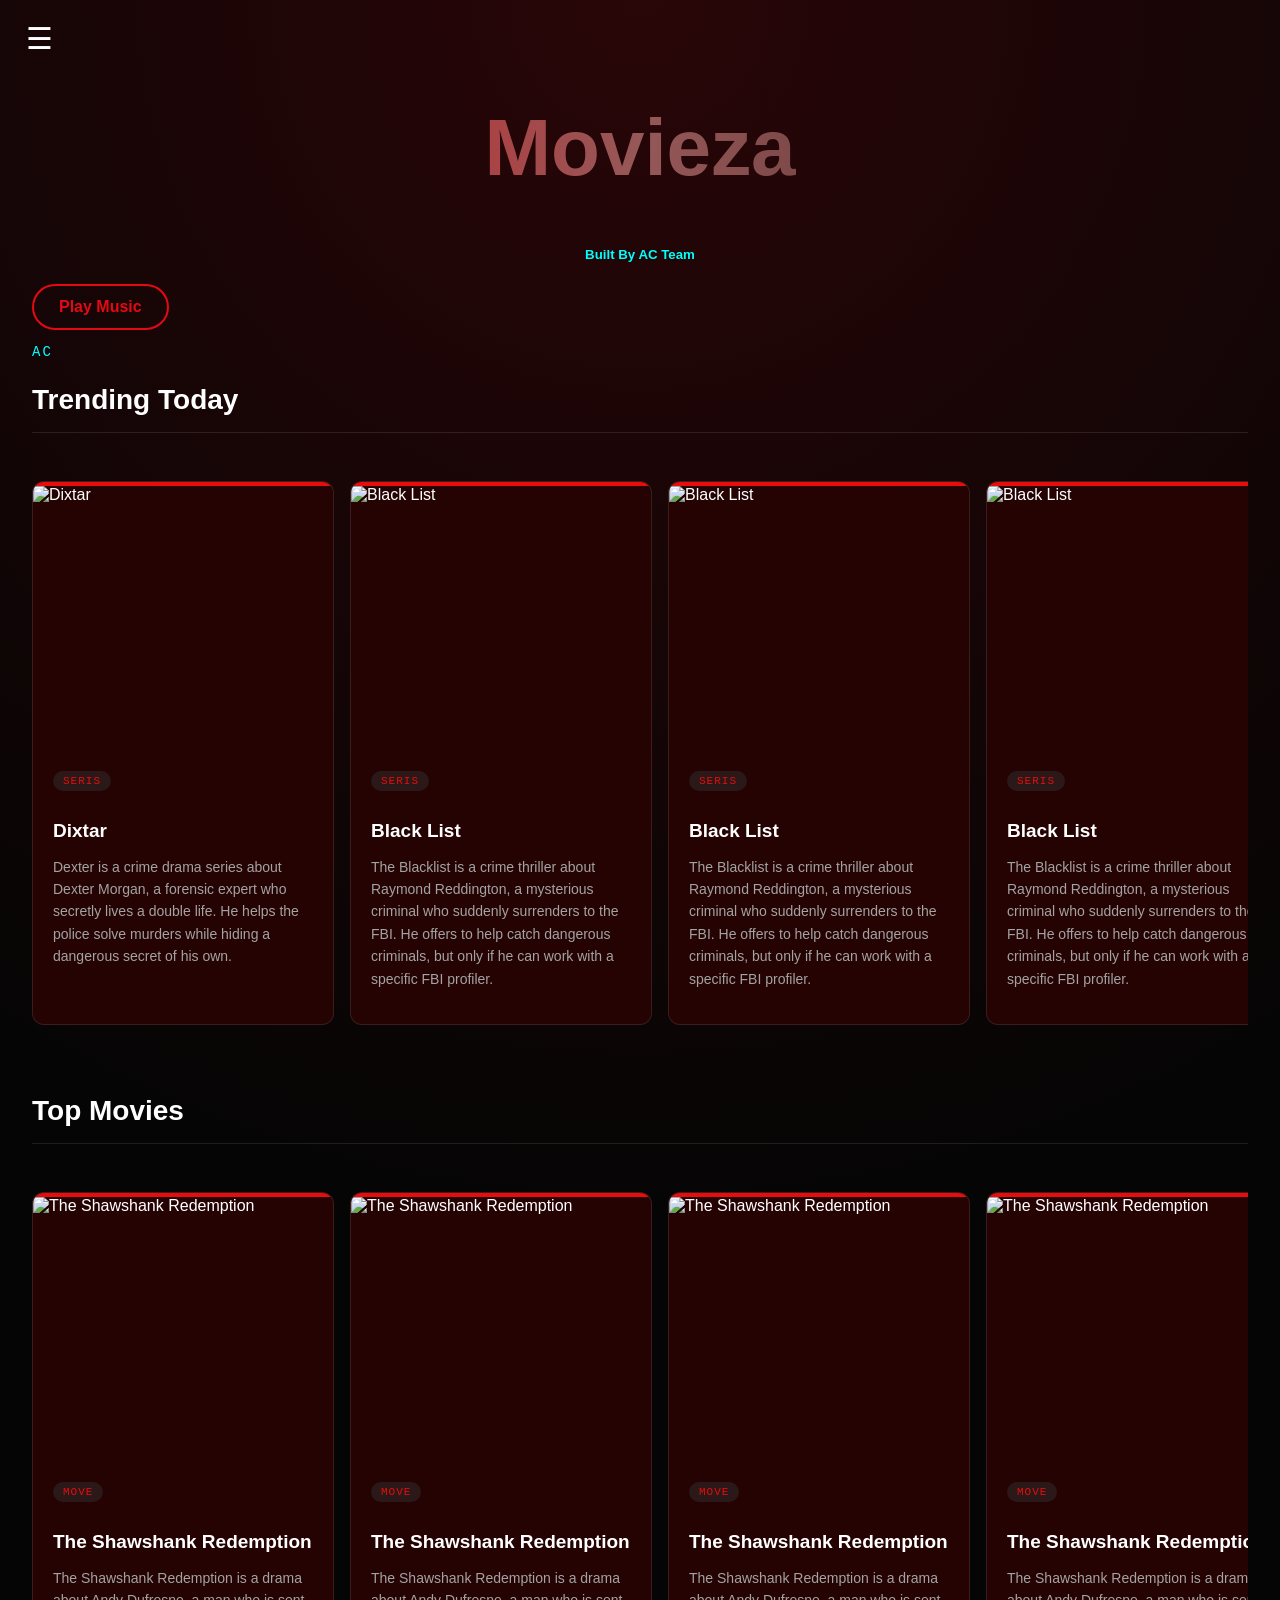
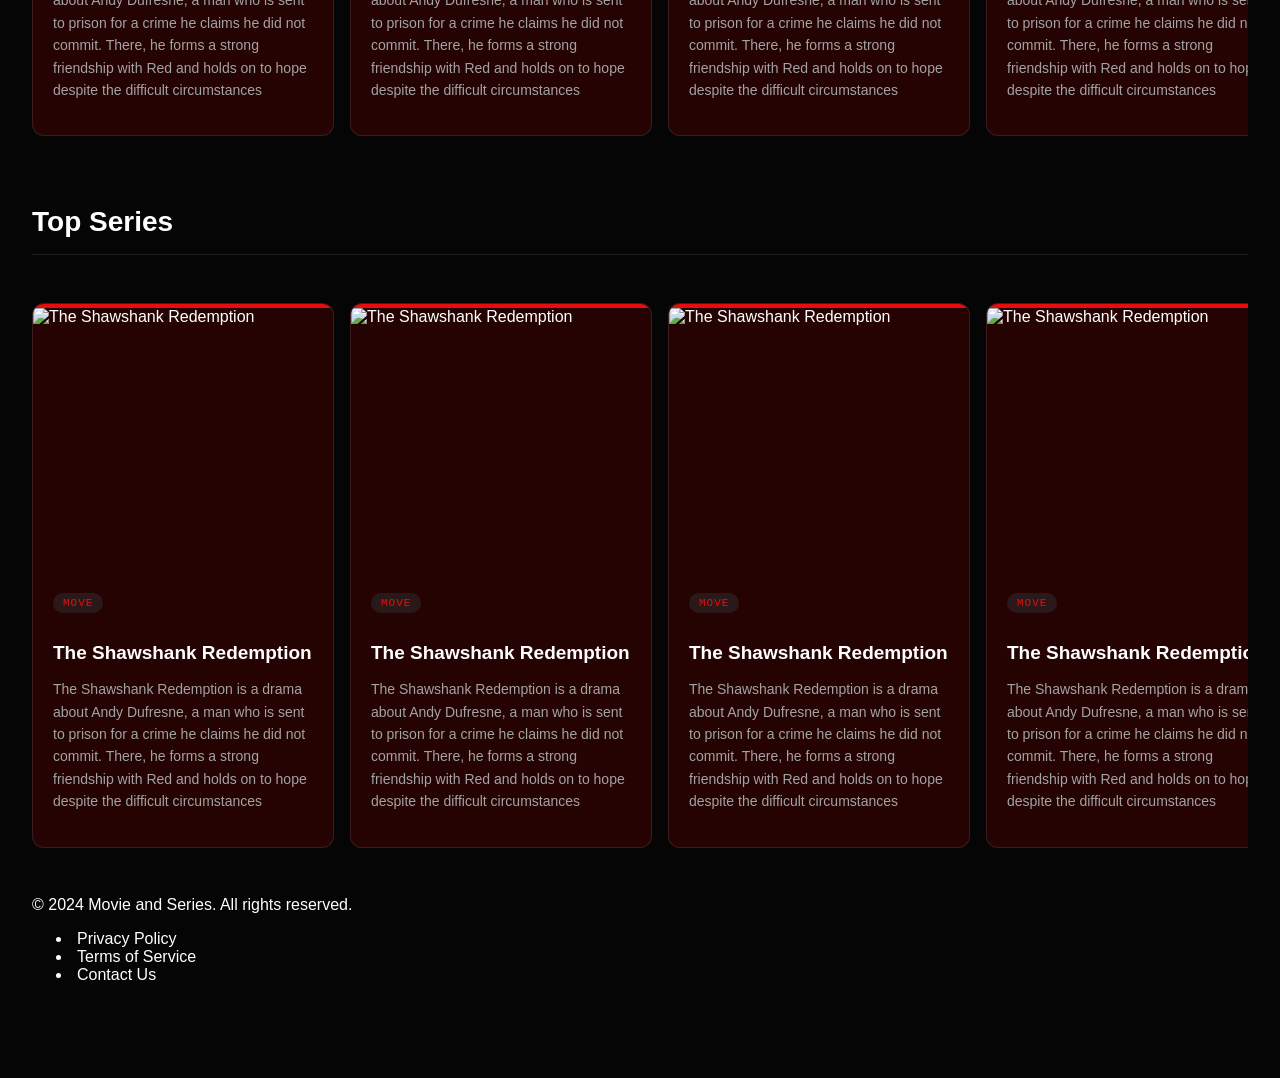
==== commit fbc94897: "ali" ====
--- a/Home.html
+++ b/Home.html
@@ -24,15 +24,12 @@
 
     <link rel="stylesheet" href="Home.js" />
     <script src="Home.js" defer></script>
-    <link rel="stylesheet" href="https://fonts.googleapis.com/css2?family=Material+Symbols+Outlined:opsz,wght,FILL,GRAD@24,400,0,0&icon_names=search" />
-</head>
   </head>
-  
+
   <body>
     <main>
-      <button id="menuButton">☰</button>
+        <button id="menuButton">☰</button>
         <nav id="menu">
-          <img class="icon-mune"  src="music/Gemini_Generated_Image_bge7utbge7utbge7.png" width="90px" height="90px" alt="">
             <a href="Home.html">Home</a>
             <a href="signup.html">Sign Up</a>
             <a id="loginBtn">Login</a>
@@ -40,41 +37,131 @@
             <a href="#top-movies">Top Movies</a>
             <a href="#top-series">Top Series</a>
         </nav>
-      <img class="icon" src="music/Gemini_Generated_Image_bge7utbge7utbge7.png" width="500px" height="500px" alt="">
       <h1>Movieza</h1>
       <h5>Built By AC Team</h5>
       <audio id="music">
         <source
-        src="music/Hans_Zimmer_-_A_Place_Among_The_Stars_OST_Interstellar_(mp3.pm).mp3"
-        type="audio/mpeg"
+          src="music/Hans_Zimmer_-_A_Place_Among_The_Stars_OST_Interstellar_(mp3.pm).mp3"
+          type="audio/mpeg"
         />
       </audio>
-      
-      <form >
-      <div class="search">
-        <span class="search-icon material-symbols-outlined">search</span>
-        <input class="search-input" type="search" placeholder="Search">
-      </div>
-    
-    </form>
+
       <button id="musicBtn">Play Music</button>
       <section class="section">
         <p class="section-eyebrow">AC</p>
-        <h2 id="trend">trending Today</h2>
-        
+        <h2 id="trend">Trending Today</h2>
+
         <div class="member-conteinr scrol">
           <div class="member-card">
+            <div class="card-accent accent-gold"></div>
+            <img
+              src="https://imgs.search.brave.com/z358bC3wl4V2mhGI28M9ct5-3luxo4rKplxBhkBvf9E/rs:fit:860:0:0:0/g:ce/aHR0cHM6Ly9ldGJp/bGFyYWJpLmNvbS9z/aXRlcy9kZWZhdWx0/L2ZpbGVzL2lubGlu/ZS1pbWFnZXMvMjAy/NS9tc2xzbC1ka3N0/ci1kZXh0ZXIuanBl/Zw"
+              alt="Dixtar"
+            />
+            <div class="card-body">
+              <span class="role-tag"> Seris</span>
+              <p class="member-name">Dixtar</p>
+              <p class="member-desc">
+                Dexter is a crime drama series about Dexter Morgan, a forensic
+                expert who secretly lives a double life. He helps the police
+                solve murders while hiding a dangerous secret of his own.
+              </p>
+            </div>
+          </div>
+          <div class="member-card">
+            <div class="card-accent accent-teal"></div>
+            <img
+              src="https://imgs.search.brave.com/ItU59IzUGsny691LDdE9iAPZ2xnPPFNH7eWLLxhtgnU/rs:fit:860:0:0:0/g:ce/aHR0cHM6Ly9pbWFn/ZXMuanVzdHdhdGNo/LmNvbS9wb3N0ZXIv/MjM3Njc3MDYwL3Mz/MzIvc2Vhc29uLTUu/anBn"
+              alt="Black List"
+            />
+            <div class="card-body">
+              <span class="role-tag">Seris</span>
+              <p class="member-name">Black List</p>
+              <p class="member-desc">
+                The Blacklist is a crime thriller about Raymond Reddington, a
+                mysterious criminal who suddenly surrenders to the FBI. He
+                offers to help catch dangerous criminals, but only if he can
+                work with a specific FBI profiler.
+              </p>
+            </div>
+          </div>
+          <div class="member-card">
+            <div class="card-accent accent-teal"></div>
+            <img
+              src="https://imgs.search.brave.com/ItU59IzUGsny691LDdE9iAPZ2xnPPFNH7eWLLxhtgnU/rs:fit:860:0:0:0/g:ce/aHR0cHM6Ly9pbWFn/ZXMuanVzdHdhdGNo/LmNvbS9wb3N0ZXIv/MjM3Njc3MDYwL3Mz/MzIvc2Vhc29uLTUu/anBn"
+              alt="Black List"
+            />
+            <div class="card-body">
+              <span class="role-tag">Seris</span>
+              <p class="member-name">Black List</p>
+              <p class="member-desc">
+                The Blacklist is a crime thriller about Raymond Reddington, a
+                mysterious criminal who suddenly surrenders to the FBI. He
+                offers to help catch dangerous criminals, but only if he can
+                work with a specific FBI profiler.
+              </p>
+            </div>
+          </div>
+          <div class="member-card">
+            <div class="card-accent accent-teal"></div>
+            <img
+              src="https://imgs.search.brave.com/ItU59IzUGsny691LDdE9iAPZ2xnPPFNH7eWLLxhtgnU/rs:fit:860:0:0:0/g:ce/aHR0cHM6Ly9pbWFn/ZXMuanVzdHdhdGNo/LmNvbS9wb3N0ZXIv/MjM3Njc3MDYwL3Mz/MzIvc2Vhc29uLTUu/anBn"
+              alt="Black List"
+            />
+            <div class="card-body">
+              <span class="role-tag">Seris</span>
+              <p class="member-name">Black List</p>
+              <p class="member-desc">
+                The Blacklist is a crime thriller about Raymond Reddington, a
+                mysterious criminal who suddenly surrenders to the FBI. He
+                offers to help catch dangerous criminals, but only if he can
+                work with a specific FBI profiler.
+              </p>
+            </div>
+          </div>
+          <div class="member-card">
+            <div class="card-accent accent-teal"></div>
+            <img
+              src="https://imgs.search.brave.com/ItU59IzUGsny691LDdE9iAPZ2xnPPFNH7eWLLxhtgnU/rs:fit:860:0:0:0/g:ce/aHR0cHM6Ly9pbWFn/ZXMuanVzdHdhdGNo/LmNvbS9wb3N0ZXIv/MjM3Njc3MDYwL3Mz/MzIvc2Vhc29uLTUu/anBn"
+              alt="Black List"
+            />
+            <div class="card-body">
+              <span class="role-tag">Seris</span>
+              <p class="member-name">Black List</p>
+              <p class="member-desc">
+                The Blacklist is a crime thriller about Raymond Reddington, a
+                mysterious criminal who suddenly surrenders to the FBI. He
+                offers to help catch dangerous criminals, but only if he can
+                work with a specific FBI profiler.
+              </p>
+            </div>
+          </div>
+          <div class="member-card">
+            <div class="card-accent accent-teal"></div>
+            <img
+              src="https://imgs.search.brave.com/ItU59IzUGsny691LDdE9iAPZ2xnPPFNH7eWLLxhtgnU/rs:fit:860:0:0:0/g:ce/aHR0cHM6Ly9pbWFn/ZXMuanVzdHdhdGNo/LmNvbS9wb3N0ZXIv/MjM3Njc3MDYwL3Mz/MzIvc2Vhc29uLTUu/anBn"
+              alt="Black List"
+            />
+            <div class="card-body">
+              <span class="role-tag">Seris</span>
+              <p class="member-name">Black List</p>
+              <p class="member-desc">
+                The Blacklist is a crime thriller about Raymond Reddington, a
+                mysterious criminal who suddenly surrenders to the FBI. He
+                offers to help catch dangerous criminals, but only if he can
+                work with a specific FBI profiler.
+              </p>
+            </div>
+          </div>
+          <div class="member-card">
             <div class="card-accent accent-coral"></div>
             <img
               src="https://imgs.search.brave.com/6N-P5GiIYZbejXUbR0xnlRjsoiWozDZQO9gBazMsIhE/rs:fit:860:0:0:0/g:ce/aHR0cHM6Ly9tZWRp/YS5nZXR0eWltYWdl/cy5jb20vaWQvNTA1/OTk3MTA3L3Bob3Rv/L3RoZS1nb2RmYXRo/ZXItYS0xOTcyLWFt/ZXJpY2FuLWNyaW1l/LWZpbG0tc3RhcnJp/bmctbWFybG9uLWJy/YW5kby1hbmQtYWwt/cGFjaW5vLmpwZz9z/PTYxMng2MTImdz0w/Jms9MjAmYz1PcExr/d0RySVNraUJfYTJD/TXJqbk9qYUU5SzBG/SGhTWjl0dERDZ05V/WFRRPQ"
-              alt="The Dark Knight"
-            />
-            <div class="card-body">
-              <div class="card-span">
-                <span class="role-tag"> movie</span>
-                <button class="star">★</button>
-              </div>
-              <p class="member-name">The Dark Knight</p>
+              alt="GOD Father"
+            />
+            <div class="card-body">
+              <span class="role-tag">MOVE</span>
+              <p class="member-name">GOD Father"</p>
               <p class="member-desc">
                 The Godfather is a crime drama about the powerful Corleone
                 family and their world of loyalty, power, and betrayal. It
@@ -83,6 +170,199 @@
               </p>
             </div>
           </div>
+        </div>
+      </section>
+      <section class="section">
+        <h2 id="top-movies">Top Movies</h2>
+
+        <div class="member-conteinr scrol2">
+          <div class="member-card">
+            <div class="card-accent accent-gold"></div>
+            <img
+              src="https://imgs.search.brave.com/z358bC3wl4V2mhGI28M9ct5-3luxo4rKplxBhkBvf9E/rs:fit:860:0:0:0/g:ce/aHR0cHM6Ly9ldGJp/bGFyYWJpLmNvbS9z/aXRlcy9kZWZhdWx0/L2ZpbGVzL2lubGlu/ZS1pbWFnZXMvMjAy/NS9tc2xzbC1ka3N0/ci1kZXh0ZXIuanBl/Zw"
+              alt="The Shawshank Redemption"
+            />
+            <div class="card-body">
+              <span class="role-tag"> move</span>
+              <p class="member-name">The Shawshank Redemption</p>
+              <p class="member-desc">
+                The Shawshank Redemption is a drama about Andy Dufresne, a man
+                who is sent to prison for a crime he claims he did not commit.
+                There, he forms a strong friendship with Red and holds on to
+                hope despite the difficult circumstances
+              </p>
+            </div>
+          </div>
+          <div class="member-card">
+            <div class="card-accent accent-gold"></div>
+            <img
+              src="https://imgs.search.brave.com/z358bC3wl4V2mhGI28M9ct5-3luxo4rKplxBhkBvf9E/rs:fit:860:0:0:0/g:ce/aHR0cHM6Ly9ldGJp/bGFyYWJpLmNvbS9z/aXRlcy9kZWZhdWx0/L2ZpbGVzL2lubGlu/ZS1pbWFnZXMvMjAy/NS9tc2xzbC1ka3N0/ci1kZXh0ZXIuanBl/Zw"
+              alt="The Shawshank Redemption"
+            />
+            <div class="card-body">
+              <span class="role-tag"> move</span>
+              <p class="member-name">The Shawshank Redemption</p>
+              <p class="member-desc">
+                The Shawshank Redemption is a drama about Andy Dufresne, a man
+                who is sent to prison for a crime he claims he did not commit.
+                There, he forms a strong friendship with Red and holds on to
+                hope despite the difficult circumstances
+              </p>
+            </div>
+          </div>
+          <div class="member-card">
+            <div class="card-accent accent-gold"></div>
+            <img
+              src="https://imgs.search.brave.com/z358bC3wl4V2mhGI28M9ct5-3luxo4rKplxBhkBvf9E/rs:fit:860:0:0:0/g:ce/aHR0cHM6Ly9ldGJp/bGFyYWJpLmNvbS9z/aXRlcy9kZWZhdWx0/L2ZpbGVzL2lubGlu/ZS1pbWFnZXMvMjAy/NS9tc2xzbC1ka3N0/ci1kZXh0ZXIuanBl/Zw"
+              alt="The Shawshank Redemption"
+            />
+            <div class="card-body">
+              <span class="role-tag"> move</span>
+              <p class="member-name">The Shawshank Redemption</p>
+              <p class="member-desc">
+                The Shawshank Redemption is a drama about Andy Dufresne, a man
+                who is sent to prison for a crime he claims he did not commit.
+                There, he forms a strong friendship with Red and holds on to
+                hope despite the difficult circumstances
+              </p>
+            </div>
+          </div>
+          <div class="member-card">
+            <div class="card-accent accent-gold"></div>
+            <img
+              src="https://imgs.search.brave.com/z358bC3wl4V2mhGI28M9ct5-3luxo4rKplxBhkBvf9E/rs:fit:860:0:0:0/g:ce/aHR0cHM6Ly9ldGJp/bGFyYWJpLmNvbS9z/aXRlcy9kZWZhdWx0/L2ZpbGVzL2lubGlu/ZS1pbWFnZXMvMjAy/NS9tc2xzbC1ka3N0/ci1kZXh0ZXIuanBl/Zw"
+              alt="The Shawshank Redemption"
+            />
+            <div class="card-body">
+              <span class="role-tag"> move</span>
+              <p class="member-name">The Shawshank Redemption</p>
+              <p class="member-desc">
+                The Shawshank Redemption is a drama about Andy Dufresne, a man
+                who is sent to prison for a crime he claims he did not commit.
+                There, he forms a strong friendship with Red and holds on to
+                hope despite the difficult circumstances
+              </p>
+            </div>
+          </div>
+          <div class="member-card">
+            <div class="card-accent accent-gold"></div>
+            <img
+              src="https://imgs.search.brave.com/z358bC3wl4V2mhGI28M9ct5-3luxo4rKplxBhkBvf9E/rs:fit:860:0:0:0/g:ce/aHR0cHM6Ly9ldGJp/bGFyYWJpLmNvbS9z/aXRlcy9kZWZhdWx0/L2ZpbGVzL2lubGlu/ZS1pbWFnZXMvMjAy/NS9tc2xzbC1ka3N0/ci1kZXh0ZXIuanBl/Zw"
+              alt="The Shawshank Redemption"
+            />
+            <div class="card-body">
+              <span class="role-tag"> move</span>
+              <p class="member-name">The Shawshank Redemption</p>
+              <p class="member-desc">
+                The Shawshank Redemption is a drama about Andy Dufresne, a man
+                who is sent to prison for a crime he claims he did not commit.
+                There, he forms a strong friendship with Red and holds on to
+                hope despite the difficult circumstances
+              </p>
+            </div>
+          </div>
+          <div class="member-card">
+            <div class="card-accent accent-gold"></div>
+            <img
+              src="https://imgs.search.brave.com/z358bC3wl4V2mhGI28M9ct5-3luxo4rKplxBhkBvf9E/rs:fit:860:0:0:0/g:ce/aHR0cHM6Ly9ldGJp/bGFyYWJpLmNvbS9z/aXRlcy9kZWZhdWx0/L2ZpbGVzL2lubGlu/ZS1pbWFnZXMvMjAy/NS9tc2xzbC1ka3N0/ci1kZXh0ZXIuanBl/Zw"
+              alt="The Shawshank Redemption"
+            />
+            <div class="card-body">
+              <span class="role-tag"> move</span>
+              <p class="member-name">The Shawshank Redemption</p>
+              <p class="member-desc">
+                The Shawshank Redemption is a drama about Andy Dufresne, a man
+                who is sent to prison for a crime he claims he did not commit.
+                There, he forms a strong friendship with Red and holds on to
+                hope despite the difficult circumstances
+              </p>
+            </div>
+          </div>
+          <div class="member-card">
+            <div class="card-accent accent-gold"></div>
+            <img
+              src="https://imgs.search.brave.com/z358bC3wl4V2mhGI28M9ct5-3luxo4rKplxBhkBvf9E/rs:fit:860:0:0:0/g:ce/aHR0cHM6Ly9ldGJp/bGFyYWJpLmNvbS9z/aXRlcy9kZWZhdWx0/L2ZpbGVzL2lubGlu/ZS1pbWFnZXMvMjAy/NS9tc2xzbC1ka3N0/ci1kZXh0ZXIuanBl/Zw"
+              alt="The Shawshank Redemption"
+            />
+            <div class="card-body">
+              <span class="role-tag"> move</span>
+              <p class="member-name">The Shawshank Redemption</p>
+              <p class="member-desc">
+                The Shawshank Redemption is a drama about Andy Dufresne, a man
+                who is sent to prison for a crime he claims he did not commit.
+                There, he forms a strong friendship with Red and holds on to
+                hope despite the difficult circumstances
+              </p>
+            </div>
+          </div>
+          <div class="member-card">
+            <div class="card-accent accent-gold"></div>
+            <img
+              src="https://imgs.search.brave.com/z358bC3wl4V2mhGI28M9ct5-3luxo4rKplxBhkBvf9E/rs:fit:860:0:0:0/g:ce/aHR0cHM6Ly9ldGJp/bGFyYWJpLmNvbS9z/aXRlcy9kZWZhdWx0/L2ZpbGVzL2lubGlu/ZS1pbWFnZXMvMjAy/NS9tc2xzbC1ka3N0/ci1kZXh0ZXIuanBl/Zw"
+              alt="The Shawshank Redemption"
+            />
+            <div class="card-body">
+              <span class="role-tag"> move</span>
+              <p class="member-name">The Shawshank Redemption</p>
+              <p class="member-desc">
+                The Shawshank Redemption is a drama about Andy Dufresne, a man
+                who is sent to prison for a crime he claims he did not commit.
+                There, he forms a strong friendship with Red and holds on to
+                hope despite the difficult circumstances
+              </p>
+            </div>
+          </div>
+          <div class="member-card">
+            <div class="card-accent accent-gold"></div>
+            <img
+              src="https://imgs.search.brave.com/z358bC3wl4V2mhGI28M9ct5-3luxo4rKplxBhkBvf9E/rs:fit:860:0:0:0/g:ce/aHR0cHM6Ly9ldGJp/bGFyYWJpLmNvbS9z/aXRlcy9kZWZhdWx0/L2ZpbGVzL2lubGlu/ZS1pbWFnZXMvMjAy/NS9tc2xzbC1ka3N0/ci1kZXh0ZXIuanBl/Zw"
+              alt="The Shawshank Redemption"
+            />
+            <div class="card-body">
+              <span class="role-tag"> move</span>
+              <p class="member-name">The Shawshank Redemption</p>
+              <p class="member-desc">
+                The Shawshank Redemption is a drama about Andy Dufresne, a man
+                who is sent to prison for a crime he claims he did not commit.
+                There, he forms a strong friendship with Red and holds on to
+                hope despite the difficult circumstances
+              </p>
+            </div>
+          </div>
+          <div class="member-card">
+            <div class="card-accent accent-gold"></div>
+            <img
+              src="https://imgs.search.brave.com/z358bC3wl4V2mhGI28M9ct5-3luxo4rKplxBhkBvf9E/rs:fit:860:0:0:0/g:ce/aHR0cHM6Ly9ldGJp/bGFyYWJpLmNvbS9z/aXRlcy9kZWZhdWx0/L2ZpbGVzL2lubGlu/ZS1pbWFnZXMvMjAy/NS9tc2xzbC1ka3N0/ci1kZXh0ZXIuanBl/Zw"
+              alt="The Shawshank Redemption"
+            />
+            <div class="card-body">
+              <span class="role-tag"> move</span>
+              <p class="member-name">The Shawshank Redemption</p>
+              <p class="member-desc">
+                The Shawshank Redemption is a drama about Andy Dufresne, a man
+                who is sent to prison for a crime he claims he did not commit.
+                There, he forms a strong friendship with Red and holds on to
+                hope despite the difficult circumstances
+              </p>
+            </div>
+          </div>
+          <div class="member-card">
+            <div class="card-accent accent-teal"></div>
+            <img
+              src="https://imgs.search.brave.com/ItU59IzUGsny691LDdE9iAPZ2xnPPFNH7eWLLxhtgnU/rs:fit:860:0:0:0/g:ce/aHR0cHM6Ly9pbWFn/ZXMuanVzdHdhdGNo/LmNvbS9wb3N0ZXIv/MjM3Njc3MDYwL3Mz/MzIvc2Vhc29uLTUu/anBn"
+              alt="The Godfather"
+            />
+            <div class="card-body">
+              <span class="role-tag">Movie</span>
+              <p class="member-name">The Godfather</p>
+              <p class="member-desc">
+                The Blacklist is a crime thriller about Raymond Reddington, a
+                mysterious criminal who suddenly surrenders to the FBI. He
+                offers to help catch dangerous criminals, but only if he can
+                work with a specific FBI profiler.
+              </p>
+            </div>
+          </div>
           <div class="member-card">
             <div class="card-accent accent-coral"></div>
             <img
@@ -90,10 +370,7 @@
               alt="The Dark Knight"
             />
             <div class="card-body">
-              <div class="card-span">
-                <span class="role-tag"> movie</span>
-                <button class="star">★</button>
-              </div>
+              <span class="role-tag">MOVIE</span>
               <p class="member-name">The Dark Knight</p>
               <p class="member-desc">
                 The Godfather is a crime drama about the powerful Corleone
@@ -103,6 +380,182 @@
               </p>
             </div>
           </div>
+        </div>
+      </section>
+      <section class="section">
+        <h2 id="top-series">Top Series</h2>
+
+        <div class="member-conteinr scrol3">
+          <div class="member-card">
+            <div class="card-accent accent-gold"></div>
+            <img
+              src="https://imgs.search.brave.com/z358bC3wl4V2mhGI28M9ct5-3luxo4rKplxBhkBvf9E/rs:fit:860:0:0:0/g:ce/aHR0cHM6Ly9ldGJp/bGFyYWJpLmNvbS9z/aXRlcy9kZWZhdWx0/L2ZpbGVzL2lubGlu/ZS1pbWFnZXMvMjAy/NS9tc2xzbC1ka3N0/ci1kZXh0ZXIuanBl/Zw"
+              alt="The Shawshank Redemption"
+            />
+            <div class="card-body">
+              <span class="role-tag"> move</span>
+              <p class="member-name">The Shawshank Redemption</p>
+              <p class="member-desc">
+                The Shawshank Redemption is a drama about Andy Dufresne, a man
+                who is sent to prison for a crime he claims he did not commit.
+                There, he forms a strong friendship with Red and holds on to
+                hope despite the difficult circumstances
+              </p>
+            </div>
+          </div>
+          <div class="member-card">
+            <div class="card-accent accent-gold"></div>
+            <img
+              src="https://imgs.search.brave.com/z358bC3wl4V2mhGI28M9ct5-3luxo4rKplxBhkBvf9E/rs:fit:860:0:0:0/g:ce/aHR0cHM6Ly9ldGJp/bGFyYWJpLmNvbS9z/aXRlcy9kZWZhdWx0/L2ZpbGVzL2lubGlu/ZS1pbWFnZXMvMjAy/NS9tc2xzbC1ka3N0/ci1kZXh0ZXIuanBl/Zw"
+              alt="The Shawshank Redemption"
+            />
+            <div class="card-body">
+              <span class="role-tag"> move</span>
+              <p class="member-name">The Shawshank Redemption</p>
+              <p class="member-desc">
+                The Shawshank Redemption is a drama about Andy Dufresne, a man
+                who is sent to prison for a crime he claims he did not commit.
+                There, he forms a strong friendship with Red and holds on to
+                hope despite the difficult circumstances
+              </p>
+            </div>
+          </div>
+          <div class="member-card">
+            <div class="card-accent accent-gold"></div>
+            <img
+              src="https://imgs.search.brave.com/z358bC3wl4V2mhGI28M9ct5-3luxo4rKplxBhkBvf9E/rs:fit:860:0:0:0/g:ce/aHR0cHM6Ly9ldGJp/bGFyYWJpLmNvbS9z/aXRlcy9kZWZhdWx0/L2ZpbGVzL2lubGlu/ZS1pbWFnZXMvMjAy/NS9tc2xzbC1ka3N0/ci1kZXh0ZXIuanBl/Zw"
+              alt="The Shawshank Redemption"
+            />
+            <div class="card-body">
+              <span class="role-tag"> move</span>
+              <p class="member-name">The Shawshank Redemption</p>
+              <p class="member-desc">
+                The Shawshank Redemption is a drama about Andy Dufresne, a man
+                who is sent to prison for a crime he claims he did not commit.
+                There, he forms a strong friendship with Red and holds on to
+                hope despite the difficult circumstances
+              </p>
+            </div>
+          </div>
+          <div class="member-card">
+            <div class="card-accent accent-gold"></div>
+            <img
+              src="https://imgs.search.brave.com/z358bC3wl4V2mhGI28M9ct5-3luxo4rKplxBhkBvf9E/rs:fit:860:0:0:0/g:ce/aHR0cHM6Ly9ldGJp/bGFyYWJpLmNvbS9z/aXRlcy9kZWZhdWx0/L2ZpbGVzL2lubGlu/ZS1pbWFnZXMvMjAy/NS9tc2xzbC1ka3N0/ci1kZXh0ZXIuanBl/Zw"
+              alt="The Shawshank Redemption"
+            />
+            <div class="card-body">
+              <span class="role-tag"> move</span>
+              <p class="member-name">The Shawshank Redemption</p>
+              <p class="member-desc">
+                The Shawshank Redemption is a drama about Andy Dufresne, a man
+                who is sent to prison for a crime he claims he did not commit.
+                There, he forms a strong friendship with Red and holds on to
+                hope despite the difficult circumstances
+              </p>
+            </div>
+          </div>
+          <div class="member-card">
+            <div class="card-accent accent-gold"></div>
+            <img
+              src="https://imgs.search.brave.com/z358bC3wl4V2mhGI28M9ct5-3luxo4rKplxBhkBvf9E/rs:fit:860:0:0:0/g:ce/aHR0cHM6Ly9ldGJp/bGFyYWJpLmNvbS9z/aXRlcy9kZWZhdWx0/L2ZpbGVzL2lubGlu/ZS1pbWFnZXMvMjAy/NS9tc2xzbC1ka3N0/ci1kZXh0ZXIuanBl/Zw"
+              alt="The Shawshank Redemption"
+            />
+            <div class="card-body">
+              <span class="role-tag"> move</span>
+              <p class="member-name">The Shawshank Redemption</p>
+              <p class="member-desc">
+                The Shawshank Redemption is a drama about Andy Dufresne, a man
+                who is sent to prison for a crime he claims he did not commit.
+                There, he forms a strong friendship with Red and holds on to
+                hope despite the difficult circumstances
+              </p>
+            </div>
+          </div>
+          <div class="member-card">
+            <div class="card-accent accent-gold"></div>
+            <img
+              src="https://imgs.search.brave.com/z358bC3wl4V2mhGI28M9ct5-3luxo4rKplxBhkBvf9E/rs:fit:860:0:0:0/g:ce/aHR0cHM6Ly9ldGJp/bGFyYWJpLmNvbS9z/aXRlcy9kZWZhdWx0/L2ZpbGVzL2lubGlu/ZS1pbWFnZXMvMjAy/NS9tc2xzbC1ka3N0/ci1kZXh0ZXIuanBl/Zw"
+              alt="The Shawshank Redemption"
+            />
+            <div class="card-body">
+              <span class="role-tag"> move</span>
+              <p class="member-name">The Shawshank Redemption</p>
+              <p class="member-desc">
+                The Shawshank Redemption is a drama about Andy Dufresne, a man
+                who is sent to prison for a crime he claims he did not commit.
+                There, he forms a strong friendship with Red and holds on to
+                hope despite the difficult circumstances
+              </p>
+            </div>
+          </div>
+          <div class="member-card">
+            <div class="card-accent accent-gold"></div>
+            <img
+              src="https://imgs.search.brave.com/z358bC3wl4V2mhGI28M9ct5-3luxo4rKplxBhkBvf9E/rs:fit:860:0:0:0/g:ce/aHR0cHM6Ly9ldGJp/bGFyYWJpLmNvbS9z/aXRlcy9kZWZhdWx0/L2ZpbGVzL2lubGlu/ZS1pbWFnZXMvMjAy/NS9tc2xzbC1ka3N0/ci1kZXh0ZXIuanBl/Zw"
+              alt="The Shawshank Redemption"
+            />
+            <div class="card-body">
+              <span class="role-tag"> move</span>
+              <p class="member-name">The Shawshank Redemption</p>
+              <p class="member-desc">
+                The Shawshank Redemption is a drama about Andy Dufresne, a man
+                who is sent to prison for a crime he claims he did not commit.
+                There, he forms a strong friendship with Red and holds on to
+                hope despite the difficult circumstances
+              </p>
+            </div>
+          </div>
+          <div class="member-card">
+            <div class="card-accent accent-gold"></div>
+            <img
+              src="https://imgs.search.brave.com/z358bC3wl4V2mhGI28M9ct5-3luxo4rKplxBhkBvf9E/rs:fit:860:0:0:0/g:ce/aHR0cHM6Ly9ldGJp/bGFyYWJpLmNvbS9z/aXRlcy9kZWZhdWx0/L2ZpbGVzL2lubGlu/ZS1pbWFnZXMvMjAy/NS9tc2xzbC1ka3N0/ci1kZXh0ZXIuanBl/Zw"
+              alt="The Shawshank Redemption"
+            />
+            <div class="card-body">
+              <span class="role-tag"> move</span>
+              <p class="member-name">The Shawshank Redemption</p>
+              <p class="member-desc">
+                The Shawshank Redemption is a drama about Andy Dufresne, a man
+                who is sent to prison for a crime he claims he did not commit.
+                There, he forms a strong friendship with Red and holds on to
+                hope despite the difficult circumstances
+              </p>
+            </div>
+          </div>
+          <div class="member-card">
+            <div class="card-accent accent-gold"></div>
+            <img
+              src="https://imgs.search.brave.com/z358bC3wl4V2mhGI28M9ct5-3luxo4rKplxBhkBvf9E/rs:fit:860:0:0:0/g:ce/aHR0cHM6Ly9ldGJp/bGFyYWJpLmNvbS9z/aXRlcy9kZWZhdWx0/L2ZpbGVzL2lubGlu/ZS1pbWFnZXMvMjAy/NS9tc2xzbC1ka3N0/ci1kZXh0ZXIuanBl/Zw"
+              alt="The Shawshank Redemption"
+            />
+            <div class="card-body">
+              <span class="role-tag"> move</span>
+              <p class="member-name">The Shawshank Redemption</p>
+              <p class="member-desc">
+                The Shawshank Redemption is a drama about Andy Dufresne, a man
+                who is sent to prison for a crime he claims he did not commit.
+                There, he forms a strong friendship with Red and holds on to
+                hope despite the difficult circumstances
+              </p>
+            </div>
+          </div>
+          <div class="member-card">
+            <div class="card-accent accent-teal"></div>
+            <img
+              src="https://imgs.search.brave.com/ItU59IzUGsny691LDdE9iAPZ2xnPPFNH7eWLLxhtgnU/rs:fit:860:0:0:0/g:ce/aHR0cHM6Ly9pbWFn/ZXMuanVzdHdhdGNo/LmNvbS9wb3N0ZXIv/MjM3Njc3MDYwL3Mz/MzIvc2Vhc29uLTUu/anBn"
+              alt="The Godfather"
+            />
+            <div class="card-body">
+              <span class="role-tag">Movie</span>
+              <p class="member-name">The Godfather</p>
+              <p class="member-desc">
+                The Blacklist is a crime thriller about Raymond Reddington, a
+                mysterious criminal who suddenly surrenders to the FBI. He
+                offers to help catch dangerous criminals, but only if he can
+                work with a specific FBI profiler.
+              </p>
+            </div>
+          </div>
           <div class="member-card">
             <div class="card-accent accent-coral"></div>
             <img
@@ -110,10 +563,7 @@
               alt="The Dark Knight"
             />
             <div class="card-body">
-              <div class="card-span">
-                <span class="role-tag"> movie</span>
-                <button class="star">★</button>
-              </div>
+              <span class="role-tag">MOVIE</span>
               <p class="member-name">The Dark Knight</p>
               <p class="member-desc">
                 The Godfather is a crime drama about the powerful Corleone
@@ -123,696 +573,20 @@
               </p>
             </div>
           </div>
-          <div class="member-card">
-            <div class="card-accent accent-coral"></div>
-            <img
-              src="https://imgs.search.brave.com/6N-P5GiIYZbejXUbR0xnlRjsoiWozDZQO9gBazMsIhE/rs:fit:860:0:0:0/g:ce/aHR0cHM6Ly9tZWRp/YS5nZXR0eWltYWdl/cy5jb20vaWQvNTA1/OTk3MTA3L3Bob3Rv/L3RoZS1nb2RmYXRo/ZXItYS0xOTcyLWFt/ZXJpY2FuLWNyaW1l/LWZpbG0tc3RhcnJp/bmctbWFybG9uLWJy/YW5kby1hbmQtYWwt/cGFjaW5vLmpwZz9z/PTYxMng2MTImdz0w/Jms9MjAmYz1PcExr/d0RySVNraUJfYTJD/TXJqbk9qYUU5SzBG/SGhTWjl0dERDZ05V/WFRRPQ"
-              alt="The Dark Knight"
-            />
-            <div class="card-body">
-              <div class="card-span">
-                <span class="role-tag"> movie</span>
-                <button class="star">★</button>
-              </div>
-              <p class="member-name">The Dark Knight</p>
-              <p class="member-desc">
-                The Godfather is a crime drama about the powerful Corleone
-                family and their world of loyalty, power, and betrayal. It
-                follows Michael Corleone as he becomes deeply involved in his
-                family's criminal empire.
-              </p>
-            </div>
-          </div>
-          <div class="member-card">
-            <div class="card-accent accent-coral"></div>
-            <img
-              src="https://imgs.search.brave.com/6N-P5GiIYZbejXUbR0xnlRjsoiWozDZQO9gBazMsIhE/rs:fit:860:0:0:0/g:ce/aHR0cHM6Ly9tZWRp/YS5nZXR0eWltYWdl/cy5jb20vaWQvNTA1/OTk3MTA3L3Bob3Rv/L3RoZS1nb2RmYXRo/ZXItYS0xOTcyLWFt/ZXJpY2FuLWNyaW1l/LWZpbG0tc3RhcnJp/bmctbWFybG9uLWJy/YW5kby1hbmQtYWwt/cGFjaW5vLmpwZz9z/PTYxMng2MTImdz0w/Jms9MjAmYz1PcExr/d0RySVNraUJfYTJD/TXJqbk9qYUU5SzBG/SGhTWjl0dERDZ05V/WFRRPQ"
-              alt="The Dark Knight"
-            />
-            <div class="card-body">
-              <div class="card-span">
-                <span class="role-tag"> movie</span>
-                <button class="star">★</button>
-              </div>
-              <p class="member-name">The Dark Knight</p>
-              <p class="member-desc">
-                The Godfather is a crime drama about the powerful Corleone
-                family and their world of loyalty, power, and betrayal. It
-                follows Michael Corleone as he becomes deeply involved in his
-                family's criminal empire.
-              </p>
-            </div>
-          </div>
-          <div class="member-card">
-            <div class="card-accent accent-coral"></div>
-            <img
-              src="https://imgs.search.brave.com/6N-P5GiIYZbejXUbR0xnlRjsoiWozDZQO9gBazMsIhE/rs:fit:860:0:0:0/g:ce/aHR0cHM6Ly9tZWRp/YS5nZXR0eWltYWdl/cy5jb20vaWQvNTA1/OTk3MTA3L3Bob3Rv/L3RoZS1nb2RmYXRo/ZXItYS0xOTcyLWFt/ZXJpY2FuLWNyaW1l/LWZpbG0tc3RhcnJp/bmctbWFybG9uLWJy/YW5kby1hbmQtYWwt/cGFjaW5vLmpwZz9z/PTYxMng2MTImdz0w/Jms9MjAmYz1PcExr/d0RySVNraUJfYTJD/TXJqbk9qYUU5SzBG/SGhTWjl0dERDZ05V/WFRRPQ"
-              alt="The Dark Knight"
-            />
-            <div class="card-body">
-              <div class="card-span">
-                <span class="role-tag"> movie</span>
-                <button class="star">★</button>
-              </div>
-              <p class="member-name">The Dark Knight</p>
-              <p class="member-desc">
-                The Godfather is a crime drama about the powerful Corleone
-                family and their world of loyalty, power, and betrayal. It
-                follows Michael Corleone as he becomes deeply involved in his
-                family's criminal empire.
-              </p>
-            </div>
-          </div>
-          <div class="member-card">
-            <div class="card-accent accent-coral"></div>
-            <img
-              src="https://imgs.search.brave.com/6N-P5GiIYZbejXUbR0xnlRjsoiWozDZQO9gBazMsIhE/rs:fit:860:0:0:0/g:ce/aHR0cHM6Ly9tZWRp/YS5nZXR0eWltYWdl/cy5jb20vaWQvNTA1/OTk3MTA3L3Bob3Rv/L3RoZS1nb2RmYXRo/ZXItYS0xOTcyLWFt/ZXJpY2FuLWNyaW1l/LWZpbG0tc3RhcnJp/bmctbWFybG9uLWJy/YW5kby1hbmQtYWwt/cGFjaW5vLmpwZz9z/PTYxMng2MTImdz0w/Jms9MjAmYz1PcExr/d0RySVNraUJfYTJD/TXJqbk9qYUU5SzBG/SGhTWjl0dERDZ05V/WFRRPQ"
-              alt="The Dark Knight"
-            />
-            <div class="card-body">
-              <div class="card-span">
-                <span class="role-tag"> movie</span>
-                <button class="star">★</button>
-              </div>
-              <p class="member-name">The Dark Knight</p>
-              <p class="member-desc">
-                The Godfather is a crime drama about the powerful Corleone
-                family and their world of loyalty, power, and betrayal. It
-                follows Michael Corleone as he becomes deeply involved in his
-                family's criminal empire.
-              </p>
-            </div>
-          </div>
-          <div class="member-card">
-            <div class="card-accent accent-coral"></div>
-            <img
-              src="https://imgs.search.brave.com/6N-P5GiIYZbejXUbR0xnlRjsoiWozDZQO9gBazMsIhE/rs:fit:860:0:0:0/g:ce/aHR0cHM6Ly9tZWRp/YS5nZXR0eWltYWdl/cy5jb20vaWQvNTA1/OTk3MTA3L3Bob3Rv/L3RoZS1nb2RmYXRo/ZXItYS0xOTcyLWFt/ZXJpY2FuLWNyaW1l/LWZpbG0tc3RhcnJp/bmctbWFybG9uLWJy/YW5kby1hbmQtYWwt/cGFjaW5vLmpwZz9z/PTYxMng2MTImdz0w/Jms9MjAmYz1PcExr/d0RySVNraUJfYTJD/TXJqbk9qYUU5SzBG/SGhTWjl0dERDZ05V/WFRRPQ"
-              alt="The Dark Knight"
-            />
-            <div class="card-body">
-              <div class="card-span">
-                <span class="role-tag"> movie</span>
-                <button class="star">★</button>
-              </div>
-              <p class="member-name">The Dark Knight</p>
-              <p class="member-desc">
-                The Godfather is a crime drama about the powerful Corleone
-                family and their world of loyalty, power, and betrayal. It
-                follows Michael Corleone as he becomes deeply involved in his
-                family's criminal empire.
-              </p>
-            </div>
-          </div>
-          <div class="member-card">
-            <div class="card-accent accent-coral"></div>
-            <img
-              src="https://imgs.search.brave.com/6N-P5GiIYZbejXUbR0xnlRjsoiWozDZQO9gBazMsIhE/rs:fit:860:0:0:0/g:ce/aHR0cHM6Ly9tZWRp/YS5nZXR0eWltYWdl/cy5jb20vaWQvNTA1/OTk3MTA3L3Bob3Rv/L3RoZS1nb2RmYXRo/ZXItYS0xOTcyLWFt/ZXJpY2FuLWNyaW1l/LWZpbG0tc3RhcnJp/bmctbWFybG9uLWJy/YW5kby1hbmQtYWwt/cGFjaW5vLmpwZz9z/PTYxMng2MTImdz0w/Jms9MjAmYz1PcExr/d0RySVNraUJfYTJD/TXJqbk9qYUU5SzBG/SGhTWjl0dERDZ05V/WFRRPQ"
-              alt="The Dark Knight"
-            />
-            <div class="card-body">
-              <div class="card-span">
-                <span class="role-tag"> movie</span>
-                <button class="star">★</button>
-              </div>
-              <p class="member-name">The Dark Knight</p>
-              <p class="member-desc">
-                The Godfather is a crime drama about the powerful Corleone
-                family and their world of loyalty, power, and betrayal. It
-                follows Michael Corleone as he becomes deeply involved in his
-                family's criminal empire.
-              </p>
-            </div>
-          </div>
-          <div class="member-card">
-            <div class="card-accent accent-coral"></div>
-            <img
-              src="https://imgs.search.brave.com/6N-P5GiIYZbejXUbR0xnlRjsoiWozDZQO9gBazMsIhE/rs:fit:860:0:0:0/g:ce/aHR0cHM6Ly9tZWRp/YS5nZXR0eWltYWdl/cy5jb20vaWQvNTA1/OTk3MTA3L3Bob3Rv/L3RoZS1nb2RmYXRo/ZXItYS0xOTcyLWFt/ZXJpY2FuLWNyaW1l/LWZpbG0tc3RhcnJp/bmctbWFybG9uLWJy/YW5kby1hbmQtYWwt/cGFjaW5vLmpwZz9z/PTYxMng2MTImdz0w/Jms9MjAmYz1PcExr/d0RySVNraUJfYTJD/TXJqbk9qYUU5SzBG/SGhTWjl0dERDZ05V/WFRRPQ"
-              alt="The Dark Knight"
-            />
-            <div class="card-body">
-              <div class="card-span">
-                <span class="role-tag"> movie</span>
-                <button class="star">★</button>
-              </div>
-              <p class="member-name">The Dark Knight</p>
-              <p class="member-desc">
-                The Godfather is a crime drama about the powerful Corleone
-                family and their world of loyalty, power, and betrayal. It
-                follows Michael Corleone as he becomes deeply involved in his
-                family's criminal empire.
-              </p>
-            </div>
-          </div>
-          <div class="member-card">
-            <div class="card-accent accent-coral"></div>
-            <img
-              src="https://imgs.search.brave.com/6N-P5GiIYZbejXUbR0xnlRjsoiWozDZQO9gBazMsIhE/rs:fit:860:0:0:0/g:ce/aHR0cHM6Ly9tZWRp/YS5nZXR0eWltYWdl/cy5jb20vaWQvNTA1/OTk3MTA3L3Bob3Rv/L3RoZS1nb2RmYXRo/ZXItYS0xOTcyLWFt/ZXJpY2FuLWNyaW1l/LWZpbG0tc3RhcnJp/bmctbWFybG9uLWJy/YW5kby1hbmQtYWwt/cGFjaW5vLmpwZz9z/PTYxMng2MTImdz0w/Jms9MjAmYz1PcExr/d0RySVNraUJfYTJD/TXJqbk9qYUU5SzBG/SGhTWjl0dERDZ05V/WFRRPQ"
-              alt="The Dark Knight"
-            />
-            <div class="card-body">
-              <div class="card-span">
-                <span class="role-tag"> movie</span>
-                <button class="star">★</button>
-              </div>
-              <p class="member-name">The Dark Knight</p>
-              <p class="member-desc">
-                The Godfather is a crime drama about the powerful Corleone
-                family and their world of loyalty, power, and betrayal. It
-                follows Michael Corleone as he becomes deeply involved in his
-                family's criminal empire.
-              </p>
-            </div>
-          </div>
-          <div class="member-card">
-            <div class="card-accent accent-coral"></div>
-            <img
-              src="https://imgs.search.brave.com/6N-P5GiIYZbejXUbR0xnlRjsoiWozDZQO9gBazMsIhE/rs:fit:860:0:0:0/g:ce/aHR0cHM6Ly9tZWRp/YS5nZXR0eWltYWdl/cy5jb20vaWQvNTA1/OTk3MTA3L3Bob3Rv/L3RoZS1nb2RmYXRo/ZXItYS0xOTcyLWFt/ZXJpY2FuLWNyaW1l/LWZpbG0tc3RhcnJp/bmctbWFybG9uLWJy/YW5kby1hbmQtYWwt/cGFjaW5vLmpwZz9z/PTYxMng2MTImdz0w/Jms9MjAmYz1PcExr/d0RySVNraUJfYTJD/TXJqbk9qYUU5SzBG/SGhTWjl0dERDZ05V/WFRRPQ"
-              alt="The Dark Knight"
-            />
-            <div class="card-body">
-              <div class="card-span">
-                <span class="role-tag"> movie</span>
-                <button class="star">★</button>
-              </div>
-              <p class="member-name">The Dark Knight</p>
-              <p class="member-desc">
-                The Godfather is a crime drama about the powerful Corleone
-                family and their world of loyalty, power, and betrayal. It
-                follows Michael Corleone as he becomes deeply involved in his
-                family's criminal empire.
-              </p>
-            </div>
-          </div>
         </div>
       </section>
-      <section class="section">
-        <h2 id="top-movies">Top Movies</h2>
-        <div class="member-conteinr scrol2">
-          <div class="member-card">
-            <div class="card-accent accent-coral"></div>
-            <img
-              src="https://imgs.search.brave.com/6N-P5GiIYZbejXUbR0xnlRjsoiWozDZQO9gBazMsIhE/rs:fit:860:0:0:0/g:ce/aHR0cHM6Ly9tZWRp/YS5nZXR0eWltYWdl/cy5jb20vaWQvNTA1/OTk3MTA3L3Bob3Rv/L3RoZS1nb2RmYXRo/ZXItYS0xOTcyLWFt/ZXJpY2FuLWNyaW1l/LWZpbG0tc3RhcnJp/bmctbWFybG9uLWJy/YW5kby1hbmQtYWwt/cGFjaW5vLmpwZz9z/PTYxMng2MTImdz0w/Jms9MjAmYz1PcExr/d0RySVNraUJfYTJD/TXJqbk9qYUU5SzBG/SGhTWjl0dERDZ05V/WFRRPQ"
-              alt="The Dark Knight"
-            />
-            <div class="card-body">
-              <div class="card-span">
-                <span class="role-tag"> movie</span>
-                <button class="star">★</button>
-              </div>
-              <p class="member-name">The Dark Knight</p>
-              <p class="member-desc">
-                The Godfather is a crime drama about the powerful Corleone
-                family and their world of loyalty, power, and betrayal. It
-                follows Michael Corleone as he becomes deeply involved in his
-                family's criminal empire.
-              </p>
-            </div>
-          </div>
-          <div class="member-card">
-            <div class="card-accent accent-coral"></div>
-            <img
-              src="https://imgs.search.brave.com/6N-P5GiIYZbejXUbR0xnlRjsoiWozDZQO9gBazMsIhE/rs:fit:860:0:0:0/g:ce/aHR0cHM6Ly9tZWRp/YS5nZXR0eWltYWdl/cy5jb20vaWQvNTA1/OTk3MTA3L3Bob3Rv/L3RoZS1nb2RmYXRo/ZXItYS0xOTcyLWFt/ZXJpY2FuLWNyaW1l/LWZpbG0tc3RhcnJp/bmctbWFybG9uLWJy/YW5kby1hbmQtYWwt/cGFjaW5vLmpwZz9z/PTYxMng2MTImdz0w/Jms9MjAmYz1PcExr/d0RySVNraUJfYTJD/TXJqbk9qYUU5SzBG/SGhTWjl0dERDZ05V/WFRRPQ"
-              alt="The Dark Knight"
-            />
-            <div class="card-body">
-              <div class="card-span">
-                <span class="role-tag"> movie</span>
-                <button class="star">★</button>
-              </div>
-              <p class="member-name">The Dark Knight</p>
-              <p class="member-desc">
-                The Godfather is a crime drama about the powerful Corleone
-                family and their world of loyalty, power, and betrayal. It
-                follows Michael Corleone as he becomes deeply involved in his
-                family's criminal empire.
-              </p>
-            </div>
-          </div>
-          <div class="member-card">
-            <div class="card-accent accent-coral"></div>
-            <img
-              src="https://imgs.search.brave.com/6N-P5GiIYZbejXUbR0xnlRjsoiWozDZQO9gBazMsIhE/rs:fit:860:0:0:0/g:ce/aHR0cHM6Ly9tZWRp/YS5nZXR0eWltYWdl/cy5jb20vaWQvNTA1/OTk3MTA3L3Bob3Rv/L3RoZS1nb2RmYXRo/ZXItYS0xOTcyLWFt/ZXJpY2FuLWNyaW1l/LWZpbG0tc3RhcnJp/bmctbWFybG9uLWJy/YW5kby1hbmQtYWwt/cGFjaW5vLmpwZz9z/PTYxMng2MTImdz0w/Jms9MjAmYz1PcExr/d0RySVNraUJfYTJD/TXJqbk9qYUU5SzBG/SGhTWjl0dERDZ05V/WFRRPQ"
-              alt="The Dark Knight"
-            />
-            <div class="card-body">
-              <div class="card-span">
-                <span class="role-tag"> movie</span>
-                <button class="star">★</button>
-              </div>
-              <p class="member-name">The Dark Knight</p>
-              <p class="member-desc">
-                The Godfather is a crime drama about the powerful Corleone
-                family and their world of loyalty, power, and betrayal. It
-                follows Michael Corleone as he becomes deeply involved in his
-                family's criminal empire.
-              </p>
-            </div>
-          </div>
-          <div class="member-card">
-            <div class="card-accent accent-coral"></div>
-            <img
-              src="https://imgs.search.brave.com/6N-P5GiIYZbejXUbR0xnlRjsoiWozDZQO9gBazMsIhE/rs:fit:860:0:0:0/g:ce/aHR0cHM6Ly9tZWRp/YS5nZXR0eWltYWdl/cy5jb20vaWQvNTA1/OTk3MTA3L3Bob3Rv/L3RoZS1nb2RmYXRo/ZXItYS0xOTcyLWFt/ZXJpY2FuLWNyaW1l/LWZpbG0tc3RhcnJp/bmctbWFybG9uLWJy/YW5kby1hbmQtYWwt/cGFjaW5vLmpwZz9z/PTYxMng2MTImdz0w/Jms9MjAmYz1PcExr/d0RySVNraUJfYTJD/TXJqbk9qYUU5SzBG/SGhTWjl0dERDZ05V/WFRRPQ"
-              alt="The Dark Knight"
-            />
-            <div class="card-body">
-              <div class="card-span">
-                <span class="role-tag"> movie</span>
-                <button class="star">★</button>
-              </div>
-              <p class="member-name">The Dark Knight</p>
-              <p class="member-desc">
-                The Godfather is a crime drama about the powerful Corleone
-                family and their world of loyalty, power, and betrayal. It
-                follows Michael Corleone as he becomes deeply involved in his
-                family's criminal empire.
-              </p>
-            </div>
-          </div>
-          <div class="member-card">
-            <div class="card-accent accent-coral"></div>
-            <img
-              src="https://imgs.search.brave.com/6N-P5GiIYZbejXUbR0xnlRjsoiWozDZQO9gBazMsIhE/rs:fit:860:0:0:0/g:ce/aHR0cHM6Ly9tZWRp/YS5nZXR0eWltYWdl/cy5jb20vaWQvNTA1/OTk3MTA3L3Bob3Rv/L3RoZS1nb2RmYXRo/ZXItYS0xOTcyLWFt/ZXJpY2FuLWNyaW1l/LWZpbG0tc3RhcnJp/bmctbWFybG9uLWJy/YW5kby1hbmQtYWwt/cGFjaW5vLmpwZz9z/PTYxMng2MTImdz0w/Jms9MjAmYz1PcExr/d0RySVNraUJfYTJD/TXJqbk9qYUU5SzBG/SGhTWjl0dERDZ05V/WFRRPQ"
-              alt="The Dark Knight"
-            />
-            <div class="card-body">
-              <div class="card-span">
-                <span class="role-tag"> movie</span>
-                <button class="star">★</button>
-              </div>
-              <p class="member-name">The Dark Knight</p>
-              <p class="member-desc">
-                The Godfather is a crime drama about the powerful Corleone
-                family and their world of loyalty, power, and betrayal. It
-                follows Michael Corleone as he becomes deeply involved in his
-                family's criminal empire.
-              </p>
-            </div>
-          </div>
-          <div class="member-card">
-            <div class="card-accent accent-coral"></div>
-            <img
-              src="https://imgs.search.brave.com/6N-P5GiIYZbejXUbR0xnlRjsoiWozDZQO9gBazMsIhE/rs:fit:860:0:0:0/g:ce/aHR0cHM6Ly9tZWRp/YS5nZXR0eWltYWdl/cy5jb20vaWQvNTA1/OTk3MTA3L3Bob3Rv/L3RoZS1nb2RmYXRo/ZXItYS0xOTcyLWFt/ZXJpY2FuLWNyaW1l/LWZpbG0tc3RhcnJp/bmctbWFybG9uLWJy/YW5kby1hbmQtYWwt/cGFjaW5vLmpwZz9z/PTYxMng2MTImdz0w/Jms9MjAmYz1PcExr/d0RySVNraUJfYTJD/TXJqbk9qYUU5SzBG/SGhTWjl0dERDZ05V/WFRRPQ"
-              alt="The Dark Knight"
-            />
-            <div class="card-body">
-              <div class="card-span">
-                <span class="role-tag"> movie</span>
-                <button class="star">★</button>
-              </div>
-              <p class="member-name">The Dark Knight</p>
-              <p class="member-desc">
-                The Godfather is a crime drama about the powerful Corleone
-                family and their world of loyalty, power, and betrayal. It
-                follows Michael Corleone as he becomes deeply involved in his
-                family's criminal empire.
-              </p>
-            </div>
-          </div>
-          <div class="member-card">
-            <div class="card-accent accent-coral"></div>
-            <img
-              src="https://imgs.search.brave.com/6N-P5GiIYZbejXUbR0xnlRjsoiWozDZQO9gBazMsIhE/rs:fit:860:0:0:0/g:ce/aHR0cHM6Ly9tZWRp/YS5nZXR0eWltYWdl/cy5jb20vaWQvNTA1/OTk3MTA3L3Bob3Rv/L3RoZS1nb2RmYXRo/ZXItYS0xOTcyLWFt/ZXJpY2FuLWNyaW1l/LWZpbG0tc3RhcnJp/bmctbWFybG9uLWJy/YW5kby1hbmQtYWwt/cGFjaW5vLmpwZz9z/PTYxMng2MTImdz0w/Jms9MjAmYz1PcExr/d0RySVNraUJfYTJD/TXJqbk9qYUU5SzBG/SGhTWjl0dERDZ05V/WFRRPQ"
-              alt="The Dark Knight"
-            />
-            <div class="card-body">
-              <div class="card-span">
-                <span class="role-tag"> movie</span>
-                <button class="star">★</button>
-              </div>
-              <p class="member-name">The Dark Knight</p>
-              <p class="member-desc">
-                The Godfather is a crime drama about the powerful Corleone
-                family and their world of loyalty, power, and betrayal. It
-                follows Michael Corleone as he becomes deeply involved in his
-                family's criminal empire.
-              </p>
-            </div>
-          </div>
-          <div class="member-card">
-            <div class="card-accent accent-coral"></div>
-            <img
-              src="https://imgs.search.brave.com/6N-P5GiIYZbejXUbR0xnlRjsoiWozDZQO9gBazMsIhE/rs:fit:860:0:0:0/g:ce/aHR0cHM6Ly9tZWRp/YS5nZXR0eWltYWdl/cy5jb20vaWQvNTA1/OTk3MTA3L3Bob3Rv/L3RoZS1nb2RmYXRo/ZXItYS0xOTcyLWFt/ZXJpY2FuLWNyaW1l/LWZpbG0tc3RhcnJp/bmctbWFybG9uLWJy/YW5kby1hbmQtYWwt/cGFjaW5vLmpwZz9z/PTYxMng2MTImdz0w/Jms9MjAmYz1PcExr/d0RySVNraUJfYTJD/TXJqbk9qYUU5SzBG/SGhTWjl0dERDZ05V/WFRRPQ"
-              alt="The Dark Knight"
-            />
-            <div class="card-body">
-              <div class="card-span">
-                <span class="role-tag"> movie</span>
-                <button class="star">★</button>
-              </div>
-              <p class="member-name">The Dark Knight</p>
-              <p class="member-desc">
-                The Godfather is a crime drama about the powerful Corleone
-                family and their world of loyalty, power, and betrayal. It
-                follows Michael Corleone as he becomes deeply involved in his
-                family's criminal empire.
-              </p>
-            </div>
-          </div>
-          <div class="member-card">
-            <div class="card-accent accent-coral"></div>
-            <img
-              src="https://imgs.search.brave.com/6N-P5GiIYZbejXUbR0xnlRjsoiWozDZQO9gBazMsIhE/rs:fit:860:0:0:0/g:ce/aHR0cHM6Ly9tZWRp/YS5nZXR0eWltYWdl/cy5jb20vaWQvNTA1/OTk3MTA3L3Bob3Rv/L3RoZS1nb2RmYXRo/ZXItYS0xOTcyLWFt/ZXJpY2FuLWNyaW1l/LWZpbG0tc3RhcnJp/bmctbWFybG9uLWJy/YW5kby1hbmQtYWwt/cGFjaW5vLmpwZz9z/PTYxMng2MTImdz0w/Jms9MjAmYz1PcExr/d0RySVNraUJfYTJD/TXJqbk9qYUU5SzBG/SGhTWjl0dERDZ05V/WFRRPQ"
-              alt="The Dark Knight"
-            />
-            <div class="card-body">
-              <div class="card-span">
-                <span class="role-tag"> movie</span>
-                <button class="star">★</button>
-              </div>
-              <p class="member-name">The Dark Knight</p>
-              <p class="member-desc">
-                The Godfather is a crime drama about the powerful Corleone
-                family and their world of loyalty, power, and betrayal. It
-                follows Michael Corleone as he becomes deeply involved in his
-                family's criminal empire.
-              </p>
-            </div>
-          </div>
-          <div class="member-card">
-            <div class="card-accent accent-coral"></div>
-            <img
-              src="https://imgs.search.brave.com/6N-P5GiIYZbejXUbR0xnlRjsoiWozDZQO9gBazMsIhE/rs:fit:860:0:0:0/g:ce/aHR0cHM6Ly9tZWRp/YS5nZXR0eWltYWdl/cy5jb20vaWQvNTA1/OTk3MTA3L3Bob3Rv/L3RoZS1nb2RmYXRo/ZXItYS0xOTcyLWFt/ZXJpY2FuLWNyaW1l/LWZpbG0tc3RhcnJp/bmctbWFybG9uLWJy/YW5kby1hbmQtYWwt/cGFjaW5vLmpwZz9z/PTYxMng2MTImdz0w/Jms9MjAmYz1PcExr/d0RySVNraUJfYTJD/TXJqbk9qYUU5SzBG/SGhTWjl0dERDZ05V/WFRRPQ"
-              alt="The Dark Knight"
-            />
-            <div class="card-body">
-              <div class="card-span">
-                <span class="role-tag"> movie</span>
-                <button class="star">★</button>
-              </div>
-              <p class="member-name">The Dark Knight</p>
-              <p class="member-desc">
-                The Godfather is a crime drama about the powerful Corleone
-                family and their world of loyalty, power, and betrayal. It
-                follows Michael Corleone as he becomes deeply involved in his
-                family's criminal empire.
-              </p>
-            </div>
-          </div>
-          <div class="member-card">
-            <div class="card-accent accent-coral"></div>
-            <img
-              src="https://imgs.search.brave.com/6N-P5GiIYZbejXUbR0xnlRjsoiWozDZQO9gBazMsIhE/rs:fit:860:0:0:0/g:ce/aHR0cHM6Ly9tZWRp/YS5nZXR0eWltYWdl/cy5jb20vaWQvNTA1/OTk3MTA3L3Bob3Rv/L3RoZS1nb2RmYXRo/ZXItYS0xOTcyLWFt/ZXJpY2FuLWNyaW1l/LWZpbG0tc3RhcnJp/bmctbWFybG9uLWJy/YW5kby1hbmQtYWwt/cGFjaW5vLmpwZz9z/PTYxMng2MTImdz0w/Jms9MjAmYz1PcExr/d0RySVNraUJfYTJD/TXJqbk9qYUU5SzBG/SGhTWjl0dERDZ05V/WFRRPQ"
-              alt="The Dark Knight"
-            />
-            <div class="card-body">
-              <div class="card-span">
-                <span class="role-tag"> movie</span>
-                <button class="star">★</button>
-              </div>
-              <p class="member-name">The Dark Knight</p>
-              <p class="member-desc">
-                The Godfather is a crime drama about the powerful Corleone
-                family and their world of loyalty, power, and betrayal. It
-                follows Michael Corleone as he becomes deeply involved in his
-                family's criminal empire.
-              </p>
-            </div>
-          </div>
-          <div class="member-card">
-            <div class="card-accent accent-coral"></div>
-            <img
-              src="https://imgs.search.brave.com/6N-P5GiIYZbejXUbR0xnlRjsoiWozDZQO9gBazMsIhE/rs:fit:860:0:0:0/g:ce/aHR0cHM6Ly9tZWRp/YS5nZXR0eWltYWdl/cy5jb20vaWQvNTA1/OTk3MTA3L3Bob3Rv/L3RoZS1nb2RmYXRo/ZXItYS0xOTcyLWFt/ZXJpY2FuLWNyaW1l/LWZpbG0tc3RhcnJp/bmctbWFybG9uLWJy/YW5kby1hbmQtYWwt/cGFjaW5vLmpwZz9z/PTYxMng2MTImdz0w/Jms9MjAmYz1PcExr/d0RySVNraUJfYTJD/TXJqbk9qYUU5SzBG/SGhTWjl0dERDZ05V/WFRRPQ"
-              alt="The Dark Knight"
-            />
-            <div class="card-body">
-              <div class="card-span">
-                <span class="role-tag"> movie</span>
-                <button class="star">★</button>
-              </div>
-              <p class="member-name">The Dark Knight</p>
-              <p class="member-desc">
-                The Godfather is a crime drama about the powerful Corleone
-                family and their world of loyalty, power, and betrayal. It
-                follows Michael Corleone as he becomes deeply involved in his
-                family's criminal empire.
-              </p>
-            </div>
-          </div>
-        </div>
-      </section>
-      <section class="section">
-        <h2 id="top-movies">Top Movies</h2>
-        <div class="member-conteinr scrol3">
-          <div class="member-card">
-            <div class="card-accent accent-coral"></div>
-            <img
-              src="https://imgs.search.brave.com/6N-P5GiIYZbejXUbR0xnlRjsoiWozDZQO9gBazMsIhE/rs:fit:860:0:0:0/g:ce/aHR0cHM6Ly9tZWRp/YS5nZXR0eWltYWdl/cy5jb20vaWQvNTA1/OTk3MTA3L3Bob3Rv/L3RoZS1nb2RmYXRo/ZXItYS0xOTcyLWFt/ZXJpY2FuLWNyaW1l/LWZpbG0tc3RhcnJp/bmctbWFybG9uLWJy/YW5kby1hbmQtYWwt/cGFjaW5vLmpwZz9z/PTYxMng2MTImdz0w/Jms9MjAmYz1PcExr/d0RySVNraUJfYTJD/TXJqbk9qYUU5SzBG/SGhTWjl0dERDZ05V/WFRRPQ"
-              alt="The Dark Knight"
-            />
-            <div class="card-body">
-              <div class="card-span">
-                <span class="role-tag"> movie</span>
-                <button class="star">★</button>
-              </div>
-              <p class="member-name">The Dark Knight</p>
-              <p class="member-desc">
-                The Godfather is a crime drama about the powerful Corleone
-                family and their world of loyalty, power, and betrayal. It
-                follows Michael Corleone as he becomes deeply involved in his
-                family's criminal empire.
-              </p>
-            </div>
-          </div>
-          <div class="member-card">
-            <div class="card-accent accent-coral"></div>
-            <img
-              src="https://imgs.search.brave.com/6N-P5GiIYZbejXUbR0xnlRjsoiWozDZQO9gBazMsIhE/rs:fit:860:0:0:0/g:ce/aHR0cHM6Ly9tZWRp/YS5nZXR0eWltYWdl/cy5jb20vaWQvNTA1/OTk3MTA3L3Bob3Rv/L3RoZS1nb2RmYXRo/ZXItYS0xOTcyLWFt/ZXJpY2FuLWNyaW1l/LWZpbG0tc3RhcnJp/bmctbWFybG9uLWJy/YW5kby1hbmQtYWwt/cGFjaW5vLmpwZz9z/PTYxMng2MTImdz0w/Jms9MjAmYz1PcExr/d0RySVNraUJfYTJD/TXJqbk9qYUU5SzBG/SGhTWjl0dERDZ05V/WFRRPQ"
-              alt="The Dark Knight"
-            />
-            <div class="card-body">
-              <div class="card-span">
-                <span class="role-tag"> movie</span>
-                <button class="star">★</button>
-              </div>
-              <p class="member-name">The Dark Knight</p>
-              <p class="member-desc">
-                The Godfather is a crime drama about the powerful Corleone
-                family and their world of loyalty, power, and betrayal. It
-                follows Michael Corleone as he becomes deeply involved in his
-                family's criminal empire.
-              </p>
-            </div>
-          </div>
-          <div class="member-card">
-            <div class="card-accent accent-coral"></div>
-            <img
-              src="https://imgs.search.brave.com/6N-P5GiIYZbejXUbR0xnlRjsoiWozDZQO9gBazMsIhE/rs:fit:860:0:0:0/g:ce/aHR0cHM6Ly9tZWRp/YS5nZXR0eWltYWdl/cy5jb20vaWQvNTA1/OTk3MTA3L3Bob3Rv/L3RoZS1nb2RmYXRo/ZXItYS0xOTcyLWFt/ZXJpY2FuLWNyaW1l/LWZpbG0tc3RhcnJp/bmctbWFybG9uLWJy/YW5kby1hbmQtYWwt/cGFjaW5vLmpwZz9z/PTYxMng2MTImdz0w/Jms9MjAmYz1PcExr/d0RySVNraUJfYTJD/TXJqbk9qYUU5SzBG/SGhTWjl0dERDZ05V/WFRRPQ"
-              alt="The Dark Knight"
-            />
-            <div class="card-body">
-              <div class="card-span">
-                <span class="role-tag"> movie</span>
-                <button class="star">★</button>
-              </div>
-              <p class="member-name">The Dark Knight</p>
-              <p class="member-desc">
-                The Godfather is a crime drama about the powerful Corleone
-                family and their world of loyalty, power, and betrayal. It
-                follows Michael Corleone as he becomes deeply involved in his
-                family's criminal empire.
-              </p>
-            </div>
-          </div>
-          <div class="member-card">
-            <div class="card-accent accent-coral"></div>
-            <img
-              src="https://imgs.search.brave.com/6N-P5GiIYZbejXUbR0xnlRjsoiWozDZQO9gBazMsIhE/rs:fit:860:0:0:0/g:ce/aHR0cHM6Ly9tZWRp/YS5nZXR0eWltYWdl/cy5jb20vaWQvNTA1/OTk3MTA3L3Bob3Rv/L3RoZS1nb2RmYXRo/ZXItYS0xOTcyLWFt/ZXJpY2FuLWNyaW1l/LWZpbG0tc3RhcnJp/bmctbWFybG9uLWJy/YW5kby1hbmQtYWwt/cGFjaW5vLmpwZz9z/PTYxMng2MTImdz0w/Jms9MjAmYz1PcExr/d0RySVNraUJfYTJD/TXJqbk9qYUU5SzBG/SGhTWjl0dERDZ05V/WFRRPQ"
-              alt="The Dark Knight"
-            />
-            <div class="card-body">
-              <div class="card-span">
-                <span class="role-tag"> movie</span>
-                <button class="star">★</button>
-              </div>
-              <p class="member-name">The Dark Knight</p>
-              <p class="member-desc">
-                The Godfather is a crime drama about the powerful Corleone
-                family and their world of loyalty, power, and betrayal. It
-                follows Michael Corleone as he becomes deeply involved in his
-                family's criminal empire.
-              </p>
-            </div>
-          </div>
-          <div class="member-card">
-            <div class="card-accent accent-coral"></div>
-            <img
-              src="https://imgs.search.brave.com/6N-P5GiIYZbejXUbR0xnlRjsoiWozDZQO9gBazMsIhE/rs:fit:860:0:0:0/g:ce/aHR0cHM6Ly9tZWRp/YS5nZXR0eWltYWdl/cy5jb20vaWQvNTA1/OTk3MTA3L3Bob3Rv/L3RoZS1nb2RmYXRo/ZXItYS0xOTcyLWFt/ZXJpY2FuLWNyaW1l/LWZpbG0tc3RhcnJp/bmctbWFybG9uLWJy/YW5kby1hbmQtYWwt/cGFjaW5vLmpwZz9z/PTYxMng2MTImdz0w/Jms9MjAmYz1PcExr/d0RySVNraUJfYTJD/TXJqbk9qYUU5SzBG/SGhTWjl0dERDZ05V/WFRRPQ"
-              alt="The Dark Knight"
-            />
-            <div class="card-body">
-              <div class="card-span">
-                <span class="role-tag"> movie</span>
-                <button class="star">★</button>
-              </div>
-              <p class="member-name">The Dark Knight</p>
-              <p class="member-desc">
-                The Godfather is a crime drama about the powerful Corleone
-                family and their world of loyalty, power, and betrayal. It
-                follows Michael Corleone as he becomes deeply involved in his
-                family's criminal empire.
-              </p>
-            </div>
-          </div>
-          <div class="member-card">
-            <div class="card-accent accent-coral"></div>
-            <img
-              src="https://imgs.search.brave.com/6N-P5GiIYZbejXUbR0xnlRjsoiWozDZQO9gBazMsIhE/rs:fit:860:0:0:0/g:ce/aHR0cHM6Ly9tZWRp/YS5nZXR0eWltYWdl/cy5jb20vaWQvNTA1/OTk3MTA3L3Bob3Rv/L3RoZS1nb2RmYXRo/ZXItYS0xOTcyLWFt/ZXJpY2FuLWNyaW1l/LWZpbG0tc3RhcnJp/bmctbWFybG9uLWJy/YW5kby1hbmQtYWwt/cGFjaW5vLmpwZz9z/PTYxMng2MTImdz0w/Jms9MjAmYz1PcExr/d0RySVNraUJfYTJD/TXJqbk9qYUU5SzBG/SGhTWjl0dERDZ05V/WFRRPQ"
-              alt="The Dark Knight"
-            />
-            <div class="card-body">
-              <div class="card-span">
-                <span class="role-tag"> movie</span>
-                <button class="star">★</button>
-              </div>
-              <p class="member-name">The Dark Knight</p>
-              <p class="member-desc">
-                The Godfather is a crime drama about the powerful Corleone
-                family and their world of loyalty, power, and betrayal. It
-                follows Michael Corleone as he becomes deeply involved in his
-                family's criminal empire.
-              </p>
-            </div>
-          </div>
-          <div class="member-card">
-            <div class="card-accent accent-coral"></div>
-            <img
-              src="https://imgs.search.brave.com/6N-P5GiIYZbejXUbR0xnlRjsoiWozDZQO9gBazMsIhE/rs:fit:860:0:0:0/g:ce/aHR0cHM6Ly9tZWRp/YS5nZXR0eWltYWdl/cy5jb20vaWQvNTA1/OTk3MTA3L3Bob3Rv/L3RoZS1nb2RmYXRo/ZXItYS0xOTcyLWFt/ZXJpY2FuLWNyaW1l/LWZpbG0tc3RhcnJp/bmctbWFybG9uLWJy/YW5kby1hbmQtYWwt/cGFjaW5vLmpwZz9z/PTYxMng2MTImdz0w/Jms9MjAmYz1PcExr/d0RySVNraUJfYTJD/TXJqbk9qYUU5SzBG/SGhTWjl0dERDZ05V/WFRRPQ"
-              alt="The Dark Knight"
-            />
-            <div class="card-body">
-              <div class="card-span">
-                <span class="role-tag"> movie</span>
-                <button class="star">★</button>
-              </div>
-              <p class="member-name">The Dark Knight</p>
-              <p class="member-desc">
-                The Godfather is a crime drama about the powerful Corleone
-                family and their world of loyalty, power, and betrayal. It
-                follows Michael Corleone as he becomes deeply involved in his
-                family's criminal empire.
-              </p>
-            </div>
-          </div>
-          <div class="member-card">
-            <div class="card-accent accent-coral"></div>
-            <img
-              src="https://imgs.search.brave.com/6N-P5GiIYZbejXUbR0xnlRjsoiWozDZQO9gBazMsIhE/rs:fit:860:0:0:0/g:ce/aHR0cHM6Ly9tZWRp/YS5nZXR0eWltYWdl/cy5jb20vaWQvNTA1/OTk3MTA3L3Bob3Rv/L3RoZS1nb2RmYXRo/ZXItYS0xOTcyLWFt/ZXJpY2FuLWNyaW1l/LWZpbG0tc3RhcnJp/bmctbWFybG9uLWJy/YW5kby1hbmQtYWwt/cGFjaW5vLmpwZz9z/PTYxMng2MTImdz0w/Jms9MjAmYz1PcExr/d0RySVNraUJfYTJD/TXJqbk9qYUU5SzBG/SGhTWjl0dERDZ05V/WFRRPQ"
-              alt="The Dark Knight"
-            />
-            <div class="card-body">
-              <div class="card-span">
-                <span class="role-tag"> movie</span>
-                <button class="star">★</button>
-              </div>
-              <p class="member-name">The Dark Knight</p>
-              <p class="member-desc">
-                The Godfather is a crime drama about the powerful Corleone
-                family and their world of loyalty, power, and betrayal. It
-                follows Michael Corleone as he becomes deeply involved in his
-                family's criminal empire.
-              </p>
-            </div>
-          </div>
-          <div class="member-card">
-            <div class="card-accent accent-coral"></div>
-            <img
-              src="https://imgs.search.brave.com/6N-P5GiIYZbejXUbR0xnlRjsoiWozDZQO9gBazMsIhE/rs:fit:860:0:0:0/g:ce/aHR0cHM6Ly9tZWRp/YS5nZXR0eWltYWdl/cy5jb20vaWQvNTA1/OTk3MTA3L3Bob3Rv/L3RoZS1nb2RmYXRo/ZXItYS0xOTcyLWFt/ZXJpY2FuLWNyaW1l/LWZpbG0tc3RhcnJp/bmctbWFybG9uLWJy/YW5kby1hbmQtYWwt/cGFjaW5vLmpwZz9z/PTYxMng2MTImdz0w/Jms9MjAmYz1PcExr/d0RySVNraUJfYTJD/TXJqbk9qYUU5SzBG/SGhTWjl0dERDZ05V/WFRRPQ"
-              alt="The Dark Knight"
-            />
-            <div class="card-body">
-              <div class="card-span">
-                <span class="role-tag"> movie</span>
-                <button class="star">★</button>
-              </div>
-              <p class="member-name">The Dark Knight</p>
-              <p class="member-desc">
-                The Godfather is a crime drama about the powerful Corleone
-                family and their world of loyalty, power, and betrayal. It
-                follows Michael Corleone as he becomes deeply involved in his
-                family's criminal empire.
-              </p>
-            </div>
-          </div>
-          <div class="member-card">
-            <div class="card-accent accent-coral"></div>
-            <img
-              src="https://imgs.search.brave.com/6N-P5GiIYZbejXUbR0xnlRjsoiWozDZQO9gBazMsIhE/rs:fit:860:0:0:0/g:ce/aHR0cHM6Ly9tZWRp/YS5nZXR0eWltYWdl/cy5jb20vaWQvNTA1/OTk3MTA3L3Bob3Rv/L3RoZS1nb2RmYXRo/ZXItYS0xOTcyLWFt/ZXJpY2FuLWNyaW1l/LWZpbG0tc3RhcnJp/bmctbWFybG9uLWJy/YW5kby1hbmQtYWwt/cGFjaW5vLmpwZz9z/PTYxMng2MTImdz0w/Jms9MjAmYz1PcExr/d0RySVNraUJfYTJD/TXJqbk9qYUU5SzBG/SGhTWjl0dERDZ05V/WFRRPQ"
-              alt="The Dark Knight"
-            />
-            <div class="card-body">
-              <div class="card-span">
-                <span class="role-tag"> movie</span>
-                <button class="star">★</button>
-              </div>
-              <p class="member-name">The Dark Knight</p>
-              <p class="member-desc">
-                The Godfather is a crime drama about the powerful Corleone
-                family and their world of loyalty, power, and betrayal. It
-                follows Michael Corleone as he becomes deeply involved in his
-                family's criminal empire.
-              </p>
-            </div>
-          </div>
-          <div class="member-card">
-            <div class="card-accent accent-coral"></div>
-            <img
-              src="https://imgs.search.brave.com/6N-P5GiIYZbejXUbR0xnlRjsoiWozDZQO9gBazMsIhE/rs:fit:860:0:0:0/g:ce/aHR0cHM6Ly9tZWRp/YS5nZXR0eWltYWdl/cy5jb20vaWQvNTA1/OTk3MTA3L3Bob3Rv/L3RoZS1nb2RmYXRo/ZXItYS0xOTcyLWFt/ZXJpY2FuLWNyaW1l/LWZpbG0tc3RhcnJp/bmctbWFybG9uLWJy/YW5kby1hbmQtYWwt/cGFjaW5vLmpwZz9z/PTYxMng2MTImdz0w/Jms9MjAmYz1PcExr/d0RySVNraUJfYTJD/TXJqbk9qYUU5SzBG/SGhTWjl0dERDZ05V/WFRRPQ"
-              alt="The Dark Knight"
-            />
-            <div class="card-body">
-              <div class="card-span">
-                <span class="role-tag"> movie</span>
-                <button class="star">★</button>
-              </div>
-              <p class="member-name">The Dark Knight</p>
-              <p class="member-desc">
-                The Godfather is a crime drama about the powerful Corleone
-                family and their world of loyalty, power, and betrayal. It
-                follows Michael Corleone as he becomes deeply involved in his
-                family's criminal empire.
-              </p>
-            </div>
-          </div>
-          <div class="member-card">
-            <div class="card-accent accent-coral"></div>
-            <img
-              src="https://imgs.search.brave.com/6N-P5GiIYZbejXUbR0xnlRjsoiWozDZQO9gBazMsIhE/rs:fit:860:0:0:0/g:ce/aHR0cHM6Ly9tZWRp/YS5nZXR0eWltYWdl/cy5jb20vaWQvNTA1/OTk3MTA3L3Bob3Rv/L3RoZS1nb2RmYXRo/ZXItYS0xOTcyLWFt/ZXJpY2FuLWNyaW1l/LWZpbG0tc3RhcnJp/bmctbWFybG9uLWJy/YW5kby1hbmQtYWwt/cGFjaW5vLmpwZz9z/PTYxMng2MTImdz0w/Jms9MjAmYz1PcExr/d0RySVNraUJfYTJD/TXJqbk9qYUU5SzBG/SGhTWjl0dERDZ05V/WFRRPQ"
-              alt="The Dark Knight"
-            />
-            <div class="card-body">
-              <div class="card-span">
-                <span class="role-tag"> movie</span>
-                <button class="star">★</button>
-              </div>
-              <p class="member-name">The Dark Knight</p>
-              <p class="member-desc">
-                The Godfather is a crime drama about the powerful Corleone
-                family and their world of loyalty, power, and betrayal. It
-                follows Michael Corleone as he becomes deeply involved in his
-                family's criminal empire.
-              </p>
-            </div>
-          </div>
-        </div>
-      </section>
-      <section class="section">
-        <h2>Favorites</h2>
-        <div class="member-conteinr scrol4" id="Favorites"></div>
-      </section>
     </main>
+    
+
     <div id="loginPopup" class="popup">
       <div class="login-box">
         <span id="closeBtn">&times;</span>
 
         <h2>Login</h2>
         <form action="">
-          <input
-            type="text"
-            type="email"
-            placeholder="Email or UserName"
-            required
-          />
-          <input type="password" placeholder="Password" required />
+          <input type="email" placeholder="Email or UserName" />
+          <input type="password" placeholder="Password" />
+
           <button>Login</button>
         </form>
         <a href="./signup.html">Sing up →</a>
@@ -828,4 +602,4 @@
           </ul>
     </footer>
   </body>
-</html>+</html>
--- a/Home.css
+++ b/Home.css
@@ -438,7 +438,12 @@
     text-align: left;
 }
 
-.role-tag {
+ .card-span{
+    display: flex;
+    justify-content: space-between;
+}
+ 
+.role-tag{
     display: inline-block;
     font-family: var(--font-mono);
     font-size: 11px;
@@ -449,8 +454,14 @@
     padding: 4px 10px;
     border-radius: 999px;
     margin-bottom: 10px;
-}
-
+    margin-top: 5px;
+}
+
+.card-span .star{
+    background:none ;
+    border: none;
+    font-size: 30px;
+}
 .member-name {
     font-family: var(--font-display);
     font-size: 19px;
--- a/Home.css
+++ b/Home.css
@@ -438,7 +438,12 @@
     text-align: left;
 }
 
-.role-tag {
+ .card-span{
+    display: flex;
+    justify-content: space-between;
+}
+ 
+.role-tag{
     display: inline-block;
     font-family: var(--font-mono);
     font-size: 11px;
@@ -449,8 +454,14 @@
     padding: 4px 10px;
     border-radius: 999px;
     margin-bottom: 10px;
-}
-
+    margin-top: 5px;
+}
+
+.card-span .star{
+    background:none ;
+    border: none;
+    font-size: 30px;
+}
 .member-name {
     font-family: var(--font-display);
     font-size: 19px;
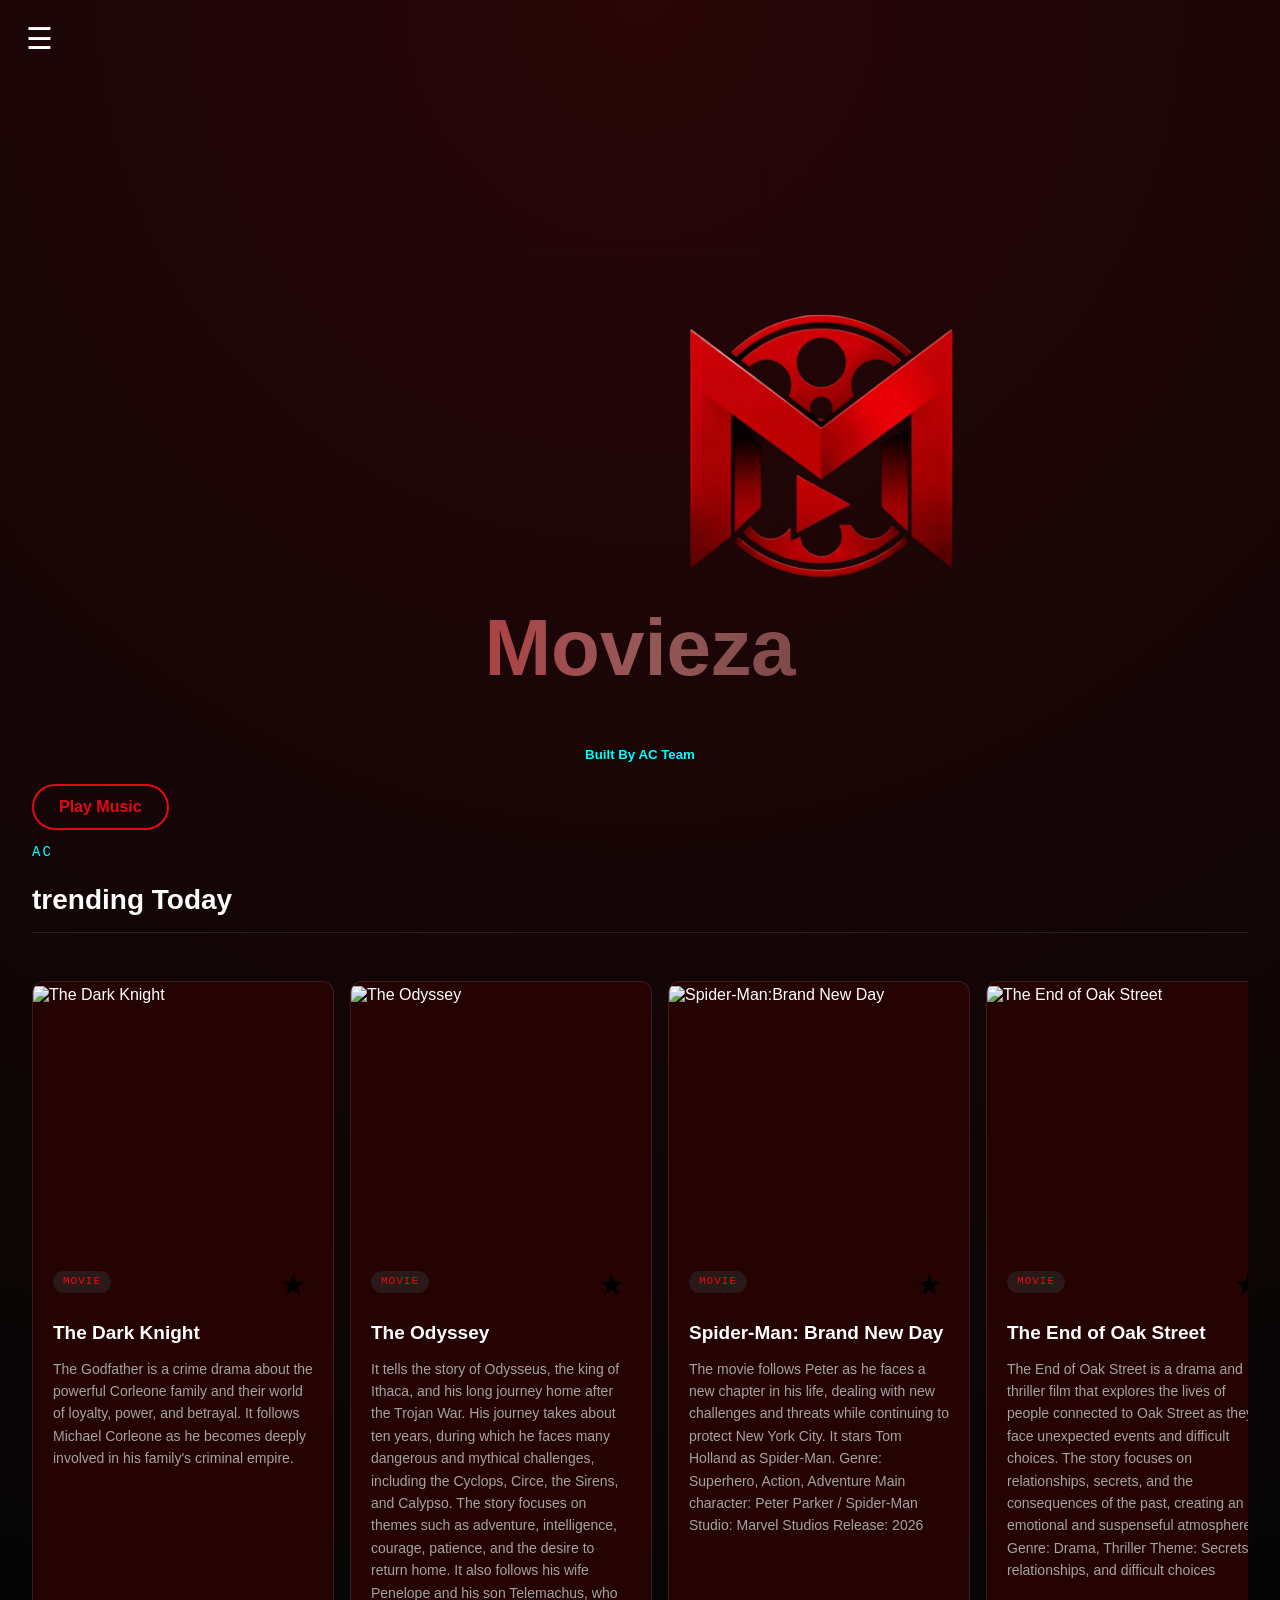
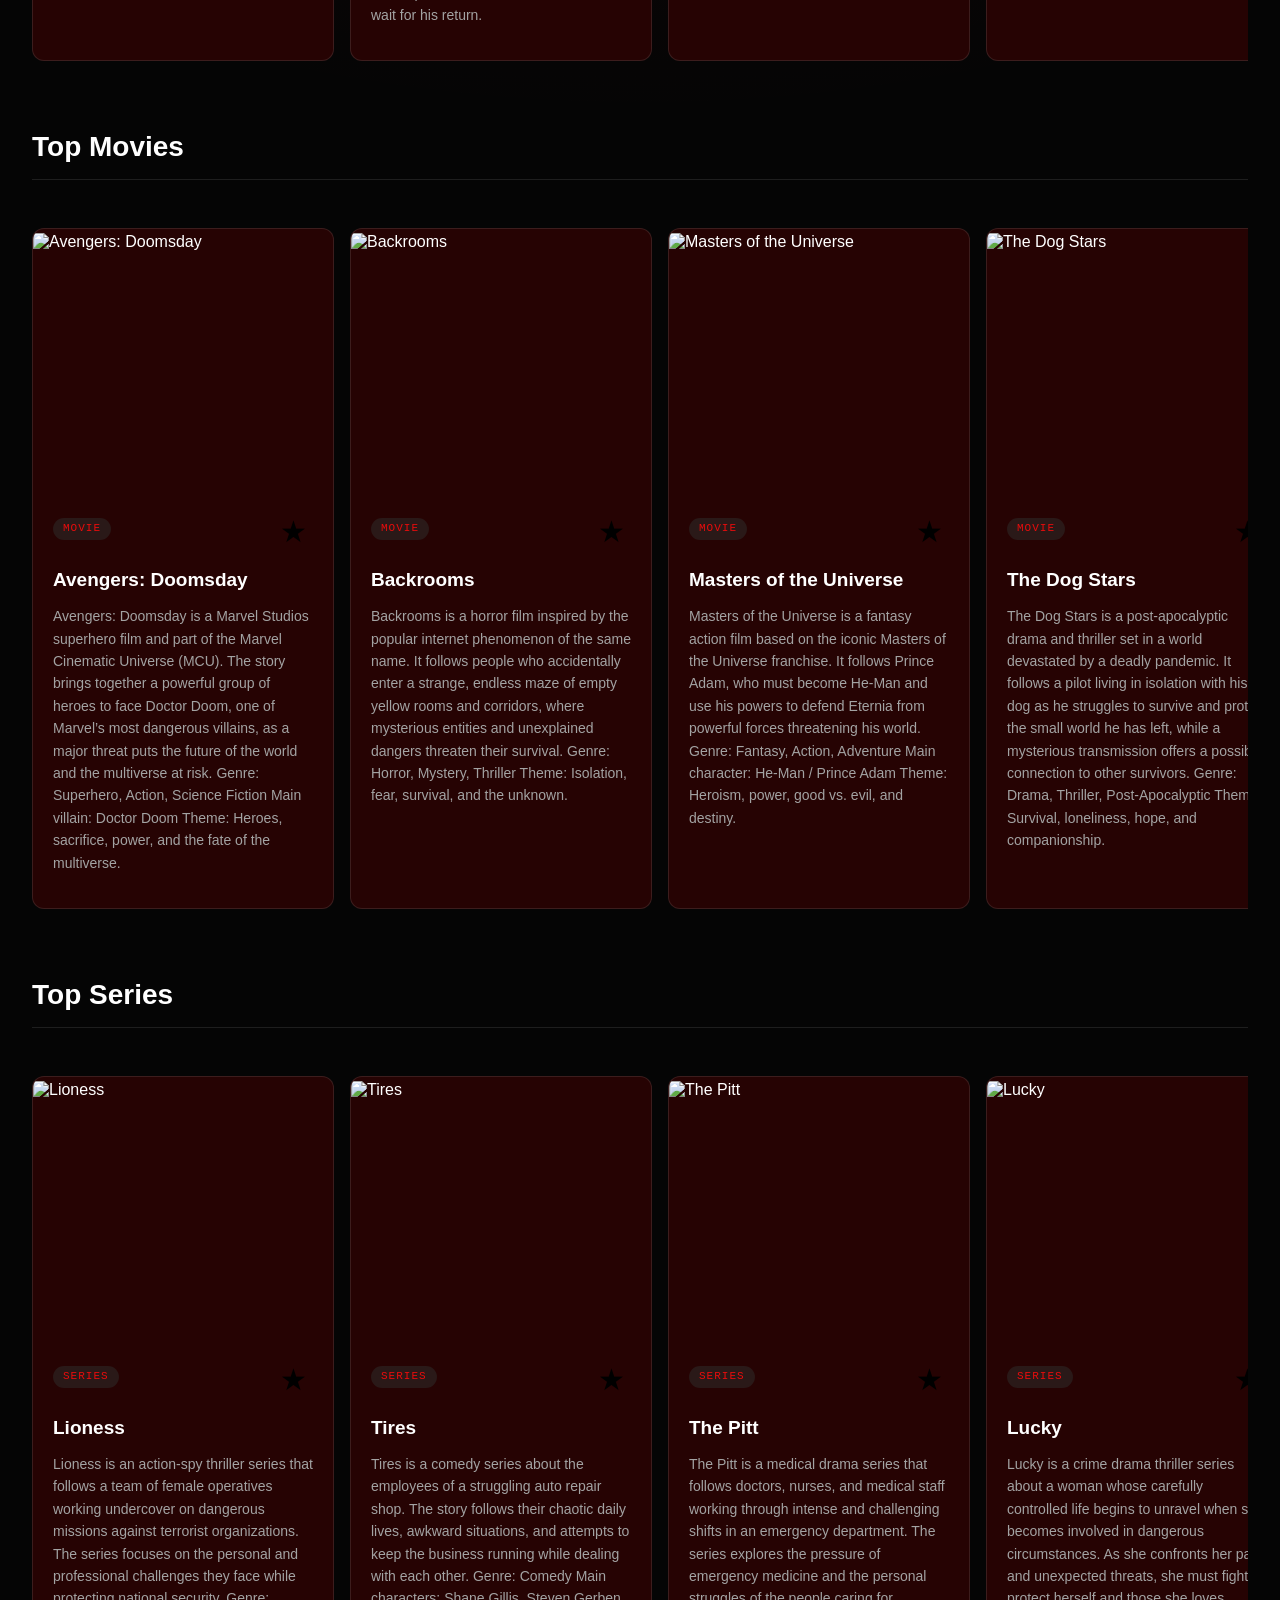
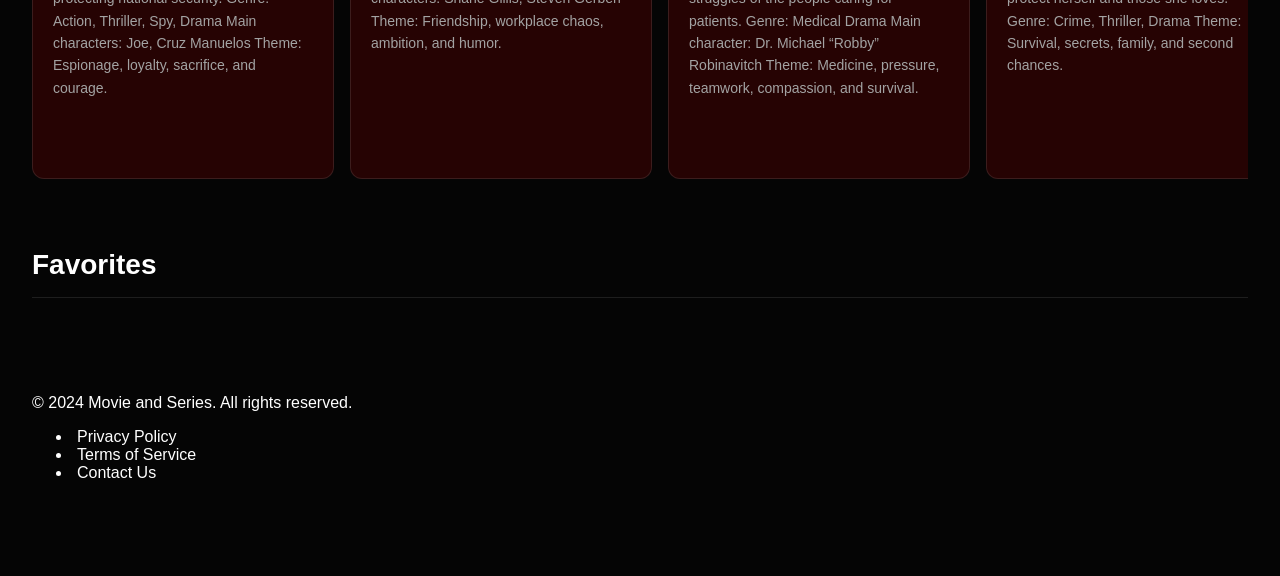
==== commit 644dd6e7: "ali did something very very very nice" ====
--- a/Home.html
+++ b/Home.html
@@ -28,8 +28,9 @@
 
   <body>
     <main>
-        <button id="menuButton">☰</button>
+      <button id="menuButton">☰</button>
         <nav id="menu">
+          <img class="icon-mune"  src="music/Gemini_Generated_Image_bge7utbge7utbge7.png" width="90px" height="90px" alt="">
             <a href="Home.html">Home</a>
             <a href="signup.html">Sign Up</a>
             <a id="loginBtn">Login</a>
@@ -37,6 +38,7 @@
             <a href="#top-movies">Top Movies</a>
             <a href="#top-series">Top Series</a>
         </nav>
+      <img class="icon" src="music/Gemini_Generated_Image_bge7utbge7utbge7.png" width="500px" height="500px" alt="">
       <h1>Movieza</h1>
       <h5>Built By AC Team</h5>
       <audio id="music">
@@ -49,119 +51,21 @@
       <button id="musicBtn">Play Music</button>
       <section class="section">
         <p class="section-eyebrow">AC</p>
-        <h2 id="trend">Trending Today</h2>
-
+        <h2 id="trend">trending Today</h2>
+        
         <div class="member-conteinr scrol">
           <div class="member-card">
-            <div class="card-accent accent-gold"></div>
-            <img
-              src="https://imgs.search.brave.com/z358bC3wl4V2mhGI28M9ct5-3luxo4rKplxBhkBvf9E/rs:fit:860:0:0:0/g:ce/aHR0cHM6Ly9ldGJp/bGFyYWJpLmNvbS9z/aXRlcy9kZWZhdWx0/L2ZpbGVzL2lubGlu/ZS1pbWFnZXMvMjAy/NS9tc2xzbC1ka3N0/ci1kZXh0ZXIuanBl/Zw"
-              alt="Dixtar"
-            />
-            <div class="card-body">
-              <span class="role-tag"> Seris</span>
-              <p class="member-name">Dixtar</p>
-              <p class="member-desc">
-                Dexter is a crime drama series about Dexter Morgan, a forensic
-                expert who secretly lives a double life. He helps the police
-                solve murders while hiding a dangerous secret of his own.
-              </p>
-            </div>
-          </div>
-          <div class="member-card">
-            <div class="card-accent accent-teal"></div>
-            <img
-              src="https://imgs.search.brave.com/ItU59IzUGsny691LDdE9iAPZ2xnPPFNH7eWLLxhtgnU/rs:fit:860:0:0:0/g:ce/aHR0cHM6Ly9pbWFn/ZXMuanVzdHdhdGNo/LmNvbS9wb3N0ZXIv/MjM3Njc3MDYwL3Mz/MzIvc2Vhc29uLTUu/anBn"
-              alt="Black List"
-            />
-            <div class="card-body">
-              <span class="role-tag">Seris</span>
-              <p class="member-name">Black List</p>
-              <p class="member-desc">
-                The Blacklist is a crime thriller about Raymond Reddington, a
-                mysterious criminal who suddenly surrenders to the FBI. He
-                offers to help catch dangerous criminals, but only if he can
-                work with a specific FBI profiler.
-              </p>
-            </div>
-          </div>
-          <div class="member-card">
-            <div class="card-accent accent-teal"></div>
-            <img
-              src="https://imgs.search.brave.com/ItU59IzUGsny691LDdE9iAPZ2xnPPFNH7eWLLxhtgnU/rs:fit:860:0:0:0/g:ce/aHR0cHM6Ly9pbWFn/ZXMuanVzdHdhdGNo/LmNvbS9wb3N0ZXIv/MjM3Njc3MDYwL3Mz/MzIvc2Vhc29uLTUu/anBn"
-              alt="Black List"
-            />
-            <div class="card-body">
-              <span class="role-tag">Seris</span>
-              <p class="member-name">Black List</p>
-              <p class="member-desc">
-                The Blacklist is a crime thriller about Raymond Reddington, a
-                mysterious criminal who suddenly surrenders to the FBI. He
-                offers to help catch dangerous criminals, but only if he can
-                work with a specific FBI profiler.
-              </p>
-            </div>
-          </div>
-          <div class="member-card">
-            <div class="card-accent accent-teal"></div>
-            <img
-              src="https://imgs.search.brave.com/ItU59IzUGsny691LDdE9iAPZ2xnPPFNH7eWLLxhtgnU/rs:fit:860:0:0:0/g:ce/aHR0cHM6Ly9pbWFn/ZXMuanVzdHdhdGNo/LmNvbS9wb3N0ZXIv/MjM3Njc3MDYwL3Mz/MzIvc2Vhc29uLTUu/anBn"
-              alt="Black List"
-            />
-            <div class="card-body">
-              <span class="role-tag">Seris</span>
-              <p class="member-name">Black List</p>
-              <p class="member-desc">
-                The Blacklist is a crime thriller about Raymond Reddington, a
-                mysterious criminal who suddenly surrenders to the FBI. He
-                offers to help catch dangerous criminals, but only if he can
-                work with a specific FBI profiler.
-              </p>
-            </div>
-          </div>
-          <div class="member-card">
-            <div class="card-accent accent-teal"></div>
-            <img
-              src="https://imgs.search.brave.com/ItU59IzUGsny691LDdE9iAPZ2xnPPFNH7eWLLxhtgnU/rs:fit:860:0:0:0/g:ce/aHR0cHM6Ly9pbWFn/ZXMuanVzdHdhdGNo/LmNvbS9wb3N0ZXIv/MjM3Njc3MDYwL3Mz/MzIvc2Vhc29uLTUu/anBn"
-              alt="Black List"
-            />
-            <div class="card-body">
-              <span class="role-tag">Seris</span>
-              <p class="member-name">Black List</p>
-              <p class="member-desc">
-                The Blacklist is a crime thriller about Raymond Reddington, a
-                mysterious criminal who suddenly surrenders to the FBI. He
-                offers to help catch dangerous criminals, but only if he can
-                work with a specific FBI profiler.
-              </p>
-            </div>
-          </div>
-          <div class="member-card">
-            <div class="card-accent accent-teal"></div>
-            <img
-              src="https://imgs.search.brave.com/ItU59IzUGsny691LDdE9iAPZ2xnPPFNH7eWLLxhtgnU/rs:fit:860:0:0:0/g:ce/aHR0cHM6Ly9pbWFn/ZXMuanVzdHdhdGNo/LmNvbS9wb3N0ZXIv/MjM3Njc3MDYwL3Mz/MzIvc2Vhc29uLTUu/anBn"
-              alt="Black List"
-            />
-            <div class="card-body">
-              <span class="role-tag">Seris</span>
-              <p class="member-name">Black List</p>
-              <p class="member-desc">
-                The Blacklist is a crime thriller about Raymond Reddington, a
-                mysterious criminal who suddenly surrenders to the FBI. He
-                offers to help catch dangerous criminals, but only if he can
-                work with a specific FBI profiler.
-              </p>
-            </div>
-          </div>
-          <div class="member-card">
             <div class="card-accent accent-coral"></div>
             <img
               src="https://imgs.search.brave.com/6N-P5GiIYZbejXUbR0xnlRjsoiWozDZQO9gBazMsIhE/rs:fit:860:0:0:0/g:ce/aHR0cHM6Ly9tZWRp/YS5nZXR0eWltYWdl/cy5jb20vaWQvNTA1/OTk3MTA3L3Bob3Rv/L3RoZS1nb2RmYXRo/ZXItYS0xOTcyLWFt/ZXJpY2FuLWNyaW1l/LWZpbG0tc3RhcnJp/bmctbWFybG9uLWJy/YW5kby1hbmQtYWwt/cGFjaW5vLmpwZz9z/PTYxMng2MTImdz0w/Jms9MjAmYz1PcExr/d0RySVNraUJfYTJD/TXJqbk9qYUU5SzBG/SGhTWjl0dERDZ05V/WFRRPQ"
-              alt="GOD Father"
-            />
-            <div class="card-body">
-              <span class="role-tag">MOVE</span>
-              <p class="member-name">GOD Father"</p>
+              alt="The Dark Knight"
+            />
+            <div class="card-body">
+              <div class="card-span">
+                <span class="role-tag"> movie</span>
+                <button class="star">★</button>
+              </div>
+              <p class="member-name">The Dark Knight</p>
               <p class="member-desc">
                 The Godfather is a crime drama about the powerful Corleone
                 family and their world of loyalty, power, and betrayal. It
@@ -170,213 +74,455 @@
               </p>
             </div>
           </div>
+          <div class="member-card">
+            <div class="card-accent accent-coral"></div>
+            <img
+              src="https://i.pinimg.com/736x/12/3c/ae/123caefae0e98da7dc2e3dee0e3728af.jpg"
+              alt="The Odyssey"
+            />
+            <div class="card-body">
+              <div class="card-span">
+                <span class="role-tag"> movie</span>
+                <button class="star">★</button>
+              </div>
+              <p class="member-name">The Odyssey</p>
+              <p class="member-desc">
+                It tells the story of Odysseus, the king of Ithaca, and his long journey home after the Trojan War. His journey takes about ten years, during which he faces many dangerous and mythical challenges, including the Cyclops, Circe, the Sirens, and Calypso.
+The story focuses on themes such as adventure, intelligence, courage, patience, and the desire to return home. It also follows his wife Penelope and his son Telemachus, who wait for his return.
+              </p>
+            </div>
+          </div>
+          <div class="member-card">
+            <div class="card-accent accent-coral"></div>
+            <img
+              src="https://i.pinimg.com/736x/77/cc/4c/77cc4ce44bf0596f84939891c05f5a2e.jpg"
+              alt="Spider-Man:Brand New Day"
+            />
+            <div class="card-body">
+              <div class="card-span">
+                <span class="role-tag"> movie</span>
+                <button class="star">★</button>
+              </div>
+              <p class="member-name">Spider-Man: Brand New Day</p>
+              <p class="member-desc">
+                The movie follows Peter as he faces a new chapter in his life, dealing with new challenges and threats while continuing to protect New York City. It stars Tom Holland as Spider-Man.
+                Genre: Superhero, Action, Adventure
+                Main character: Peter Parker / Spider-Man
+                Studio: Marvel Studios
+                Release: 2026
+              </p>
+            </div>
+          </div>
+          <div class="member-card">
+            <div class="card-accent accent-coral"></div>
+            <img
+              src="https://i.pinimg.com/736x/21/e6/52/21e6522e1cc537d4c2837e821f0424e0.jpg"
+              alt="The End of Oak Street"
+            />
+            <div class="card-body">
+              <div class="card-span">
+                <span class="role-tag"> movie</span>
+                <button class="star">★</button>
+              </div>
+              <p class="member-name">The End of Oak Street</p>
+              <p class="member-desc">
+                The End of Oak Street is a drama and thriller film that explores the lives of people connected to Oak Street as they face unexpected events and difficult choices. The story focuses on relationships, secrets, and the consequences of the past, creating an emotional and suspenseful atmosphere.
+                Genre: Drama, Thriller
+                Theme: Secrets, relationships, and difficult choices
+              </p>
+            </div>
+          </div>
+          <div class="member-card">
+            <div class="card-accent accent-coral"></div>
+            <img
+              src="https://i.pinimg.com/736x/87/27/fa/8727fa8b39bd03f751cfce2f8c456890.jpg"
+              alt="Mutiny"
+            />
+            <div class="card-body">
+              <div class="card-span">
+                <span class="role-tag"> movie</span>
+                <button class="star">★</button>
+              </div>
+              <p class="member-name">Mutiny</p>
+              <p class="member-desc">
+                Mutiny is an action thriller about a man who finds himself caught in a dangerous conflict after a betrayal leads to a rebellion. As the situation escalates, he must fight to survive while uncovering the truth behind the mutiny.
+                Genre: Action, Thriller
+                Theme: Betrayal, survival, and rebellion
+              </p>
+            </div>
+          </div>
+          <div class="member-card">
+            <div class="card-accent accent-coral"></div>
+            <img
+              src="https://i.pinimg.com/1200x/f8/2d/ac/f82dacd18235bdbd038428fb6606d210.jpg"
+              alt="Lanterns"
+            />
+            <div class="card-body">
+              <div class="card-span">
+                <span class="role-tag"> series</span>
+                <button class="star">★</button>
+              </div>
+              <p class="member-name">Lanterns</p>
+              <p class="member-desc">
+                Lanterns is a superhero mystery series set in the DC Universe. It follows John Stewart and Hal Jordan, two Green Lanterns who investigate a mysterious case on Earth that becomes connected to a larger and more dangerous threat.
+                Genre: Superhero, Mystery, Drama
+                Main characters: John Stewart, Hal Jordan
+                Theme: Mystery, justice, and the struggle between good and evil.
+              </p>
+            </div>
+          </div>
+          <div class="member-card">
+            <div class="card-accent accent-coral"></div>
+            <img
+              src="https://i.pinimg.com/736x/aa/df/94/aadf94fecd5f872f5e88982e97bf12c2.jpg"
+              alt="Reacher"
+            />
+            <div class="card-body">
+              <div class="card-span">
+                <span class="role-tag">series</span>
+                <button class="star">★</button>
+              </div>
+              <p class="member-name">Reacher</p>
+              <p class="member-desc">
+                Reacher is an action-crime series based on the novels by Lee Child. It follows Jack Reacher, a former military investigator who travels from town to town and becomes involved in dangerous cases involving crime, corruption, and conspiracy.
+                Genre: Action, Crime, Thriller
+                Main character: Jack Reacher
+                Theme: Justice, investigation, and survival.
+              </p>
+            </div>
+          </div>
+          <div class="member-card">
+            <div class="card-accent accent-coral"></div>
+            <img
+              src="https://i.pinimg.com/736x/49/af/3d/49af3d0322ebb06f501f91948ea146fe.jpg"
+              alt="Insidious: Out of the Further"
+            />
+            <div class="card-body">
+              <div class="card-span">
+                <span class="role-tag">movie</span>
+                <button class="star">★</button>
+              </div>
+              <p class="member-name">Insidious: Out of the Further</p>
+              <p class="member-desc">
+                Insidious: Out of the Further is a supernatural horror film and a new chapter in the Insidious franchise. The story explores The Further, a mysterious supernatural realm connected to the dead, as terrifying forces threaten the living.
+                Genre: Horror, Supernatural, Thriller
+                Theme: Fear, the supernatural, and survival.
+              </p>
+            </div>
+          </div>
+          <div class="member-card">
+            <div class="card-accent accent-coral"></div>
+            <img
+              src="https://i.pinimg.com/736x/ce/5a/f2/ce5af216d10d8b31db56a9421a79a6e7.jpg"
+              alt="Bleach: Thousand-Year Blood War"
+            />
+            <div class="card-body">
+              <div class="card-span">
+                <span class="role-tag">series</span>
+                <button class="star">★</button>
+              </div>
+              <p class="member-name">Bleach: Thousand-Year Blood War</p>
+              <p class="member-desc">
+                Bleach: Thousand-Year Blood War is an action, fantasy, and supernatural anime series based on Tite Kubo’s Bleach manga. It follows Ichigo Kurosaki and the Soul Reapers as they face the Quincy army, led by the powerful Yhwach, in a devastating war that threatens both the Soul Society and the human world.
+                Genre: Action, Fantasy, Supernatural
+                Main character: Ichigo Kurosaki
+                Theme: War, loyalty, friendship, and sacrifice.
+              </p>
+            </div>
+          </div>
+          <div class="member-card">
+            <div class="card-accent accent-coral"></div>
+            <img
+              src="https://i.pinimg.com/736x/25/0c/1e/250c1ea288e69805cfc401a9bbf2c009.jpg"
+              alt="Obsession"
+            />
+            <div class="card-body">
+              <div class="card-span">
+                <span class="role-tag"> movie</span>
+                <button class="star">★</button>
+              </div>
+              <p class="member-name">Obsession</p>
+              <p class="member-desc">
+                Obsession is a psychological thriller that explores how intense desire and fixation can turn into a dangerous obsession. As the characters become increasingly consumed by their emotions, secrets are revealed and relationships begin to fall apart.
+                Genre: Psychological Thriller, Drama
+                Theme: Desire, obsession, secrets, and betrayal.
+              </p>
+            </div>
+          </div>
+          <div class="member-card">
+            <div class="card-accent accent-coral"></div>
+            <img
+              src="https://i.pinimg.com/736x/64/df/03/64df03160b3517d40e3d292d247b156f.jpg"
+              alt="Silo"
+            />
+            <div class="card-body">
+              <div class="card-span">
+                <span class="role-tag">series</span>
+                <button class="star">★</button>
+              </div>
+              <p class="member-name">Silo</p>
+              <p class="member-desc">
+                Silo is a science-fiction mystery series set in a dystopian future where thousands of people live underground in a massive silo, believing the outside world is toxic and deadly. When engineer Juliette Nichols begins investigating a series of mysterious deaths, she discovers secrets that challenge everything the residents believe about their world.
+
+                Genre: Science Fiction, Mystery, Drama
+                Main character: Juliette Nichols
+                Theme: Truth, control, survival, and rebellion.
+              </p>
+            </div>
+          </div>
+          <div class="member-card">
+            <div class="card-accent accent-coral"></div>
+            <img
+              src="https://i.pinimg.com/736x/f1/fd/6f/f1fd6f08c9b115740fb61c1f1f29c561.jpg"
+              alt="The Last House"
+            />
+            <div class="card-body">
+              <div class="card-span">
+                <span class="role-tag"> movie</span>
+                <button class="star">★</button>
+              </div>
+              <p class="member-name">The Last House</p>
+              <p class="member-desc">
+                The Last House is a horror thriller about a family who finds themselves trapped in a mysterious house where disturbing secrets and terrifying events begin to unfold. As the danger grows, they must uncover the truth before it is too late.
+                Genre: Horror, Thriller, Mystery
+                Theme: Fear, secrets, survival, and family.
+              </p>
+            </div>
+          </div>
         </div>
       </section>
       <section class="section">
         <h2 id="top-movies">Top Movies</h2>
-
         <div class="member-conteinr scrol2">
           <div class="member-card">
-            <div class="card-accent accent-gold"></div>
-            <img
-              src="https://imgs.search.brave.com/z358bC3wl4V2mhGI28M9ct5-3luxo4rKplxBhkBvf9E/rs:fit:860:0:0:0/g:ce/aHR0cHM6Ly9ldGJp/bGFyYWJpLmNvbS9z/aXRlcy9kZWZhdWx0/L2ZpbGVzL2lubGlu/ZS1pbWFnZXMvMjAy/NS9tc2xzbC1ka3N0/ci1kZXh0ZXIuanBl/Zw"
+            <div class="card-accent accent-coral"></div>
+            <img
+              src="https://i.pinimg.com/736x/b2/3a/af/b23aaf69d8566db1ba5ecaa1187f44be.jpg"
+              alt="Avengers: Doomsday"
+            />
+            <div class="card-body">
+              <div class="card-span">
+                <span class="role-tag"> movie</span>
+                <button class="star">★</button>
+              </div>
+              <p class="member-name">Avengers: Doomsday</p>
+              <p class="member-desc">
+                Avengers: Doomsday is a Marvel Studios superhero film and part of the Marvel Cinematic Universe (MCU). The story brings together a powerful group of heroes to face Doctor Doom, one of Marvel’s most dangerous villains, as a major threat puts the future of the world and the multiverse at risk.
+                Genre: Superhero, Action, Science Fiction
+                Main villain: Doctor Doom
+                Theme: Heroes, sacrifice, power, and the fate of the multiverse.
+              </p>
+            </div>
+          </div>
+          <div class="member-card">
+            <div class="card-accent accent-coral"></div>
+            <img
+              src="https://i.pinimg.com/736x/3d/ad/ed/3dadedbe3535cebfd75acafa89885d6a.jpg"
+              alt="Backrooms"
+            />
+            <div class="card-body">
+              <div class="card-span">
+                <span class="role-tag"> movie</span>
+                <button class="star">★</button>
+              </div>
+              <p class="member-name">Backrooms</p>
+              <p class="member-desc">
+                Backrooms is a horror film inspired by the popular internet phenomenon of the same name. It follows people who accidentally enter a strange, endless maze of empty yellow rooms and corridors, where mysterious entities and unexplained dangers threaten their survival.
+                Genre: Horror, Mystery, Thriller
+                Theme: Isolation, fear, survival, and the unknown.
+              </p>
+            </div>
+          </div>
+          <div class="member-card">
+            <div class="card-accent accent-coral"></div>
+            <img
+              src="https://i.pinimg.com/736x/21/a1/26/21a126c340d9b06f18e71d6fcd6cd500.jpg"
+              alt="Masters of the Universe"
+            />
+            <div class="card-body">
+              <div class="card-span">
+                <span class="role-tag"> movie</span>
+                <button class="star">★</button>
+              </div>
+              <p class="member-name">Masters of the Universe</p>
+              <p class="member-desc">
+                Masters of the Universe is a fantasy action film based on the iconic Masters of the Universe franchise. It follows Prince Adam, who must become He-Man and use his powers to defend Eternia from powerful forces threatening his world.
+                Genre: Fantasy, Action, Adventure
+                Main character: He-Man / Prince Adam
+                Theme: Heroism, power, good vs. evil, and destiny.
+              </p>
+            </div>
+          </div>
+          <div class="member-card">
+            <div class="card-accent accent-coral"></div>
+            <img
+              src="https://i.pinimg.com/736x/0e/85/0b/0e850b95ec1fe6fa30efb4e311e379e9.jpg"
+              alt="The Dog Stars"
+            />
+            <div class="card-body">
+              <div class="card-span">
+                <span class="role-tag"> movie</span>
+                <button class="star">★</button>
+              </div>
+              <p class="member-name">The Dog Stars</p>
+              <p class="member-desc">
+                The Dog Stars is a post-apocalyptic drama and thriller set in a world devastated by a deadly pandemic. It follows a pilot living in isolation with his dog as he struggles to survive and protect the small world he has left, while a mysterious transmission offers a possible connection to other survivors.
+                Genre: Drama, Thriller, Post-Apocalyptic
+                Theme: Survival, loneliness, hope, and companionship.
+              </p>
+            </div>
+          </div>
+          <div class="member-card">
+            <div class="card-accent accent-coral"></div>
+            <img
+              src="https://i.pinimg.com/236x/2b/c6/28/2bc62865b35bfb79dde24f0bff6cf424.jpg"
+              alt="Disclosure Day"
+            />
+            <div class="card-body">
+              <div class="card-span">
+                <span class="role-tag"> movie</span>
+                <button class="star">★</button>
+              </div>
+              <p class="member-name">Disclosure Day</p>
+              <p class="member-desc">
+                Disclosure Day is a science-fiction thriller centered on the sudden revelation of extraterrestrial life. As humanity confronts the shocking truth about what has been hidden from the public, the discovery creates fear, uncertainty, and global consequences.
+                Genre: Science Fiction, Thriller, Mystery
+                Theme: Alien life, secrecy, truth, and humanity's response to the unknown.
+              </p>
+            </div>
+          </div>
+          <div class="member-card">
+            <div class="card-accent accent-coral"></div>
+            <img
+              src="https://i.pinimg.com/1200x/ff/15/97/ff1597fe959b90b68d5b7867dae40b67.jpg"
+              alt="Normal"
+            />
+            <div class="card-body">
+              <div class="card-span">
+                <span class="role-tag"> movie</span>
+                <button class="star">★</button>
+              </div>
+              <p class="member-name">Normal</p>
+              <p class="member-desc">
+                Normal is a crime thriller that explores how ordinary people can become involved in dangerous and unexpected situations. As hidden secrets and tensions come to the surface, the characters are forced to make difficult choices.
+                Genre: Crime, Thriller, Drama
+                Theme: Secrets, morality, fear, and survival.
+              </p>
+            </div>
+          </div>
+          <div class="member-card">
+            <div class="card-accent accent-coral"></div>
+            <img
+              src="https://i.pinimg.com/736x/b0/65/47/b0654715c20adab283fe06cf96965fa9.jpg"
+              alt="The Drama"
+            />
+            <div class="card-body">
+              <div class="card-span">
+                <span class="role-tag"> movie</span>
+                <button class="star">★</button>
+              </div>
+              <p class="member-name">The Drama</p>
+              <p class="member-desc">
+                The Drama is a romantic drama series that explores love, relationships, and the unexpected challenges that arise between people. The story focuses on emotional connections and how complicated choices can change the course of a relationship.
+                Genre: Romance, Drama
+                Theme: Love, relationships, emotions, and difficult choices.
+              </p>
+            </div>
+          </div>
+          <div class="member-card">
+            <div class="card-accent accent-coral"></div>
+            <img
+              src="https://i.pinimg.com/736x/87/bf/a9/87bfa98a11f45062815605fd14af7790.jpg"
+              alt="Mother Mary"
+            />
+            <div class="card-body">
+              <div class="card-span">
+                <span class="role-tag"> movie</span>
+                <button class="star">★</button>
+              </div>
+              <p class="member-name">Mother Mary</p>
+              <p class="member-desc">
+               Mother Mary is a musical drama film about a famous pop star whose life and career are transformed by her relationship with a talented fashion designer. The story explores fame, love, ambition, and the personal sacrifices behind a successful career.
+                Genre: Drama, Musical
+                Main themes: Fame, love, ambition, and identity.
+              </p>
+            </div>
+          </div>
+          <div class="member-card">
+            <div class="card-accent accent-coral"></div>
+            <img
+              src="https://i.pinimg.com/1200x/b3/64/71/b36471519fbddde3346067c1d7ad0127.jpg"
+              alt="Spider-Man: No Way Home"
+            />
+            <div class="card-body">
+              <div class="card-span">
+                <span class="role-tag">movie</span>
+                <button class="star">★</button>
+              </div>
+              <p class="member-name">Spider-Man: No Way Home</p>
+              <p class="member-desc">
+                Spider-Man: No Way Home is a superhero action-adventure film in the Marvel Cinematic Universe. After Peter Parker’s identity is revealed, he asks Doctor Strange to help make everyone forget who he is, but the spell goes wrong and villains from other Spider-Man universes appear.
+                Genre: Action, Adventure, Superhero
+                Main character: Peter Parker / Spider-Man
+                Theme: Responsibility, sacrifice, friendship, and the consequences of our choices.
+              </p>
+            </div>
+          </div>
+          <div class="member-card">
+            <div class="card-accent accent-coral"></div>
+            <img
+              src="https://i.pinimg.com/1200x/e9/92/4c/e9924cc8133474e01fb0270a7fcb7863.jpg"
+              alt="One Night Only"
+            />
+            <div class="card-body">
+              <div class="card-span">
+                <span class="role-tag">movie</span>
+                <button class="star">★</button>
+              </div>
+              <p class="member-name">One Night Only</p>
+              <p class="member-desc">
+                One Night Only is a romantic drama centered on two people whose lives unexpectedly come together during one unforgettable night. As they spend time together, emotions, secrets, and difficult choices begin to change their relationship.
+                Genre: Romance, Drama
+                Theme: Love, connection, emotions, and unexpected choices.
+              </p>
+            </div>
+          </div>
+          <div class="member-card">
+            <div class="card-accent accent-coral"></div>
+            <img
+              src="https://i.pinimg.com/1200x/08/6f/fe/086ffeccab22baa2b4d49ab8787f9b90.jpg"
               alt="The Shawshank Redemption"
             />
             <div class="card-body">
-              <span class="role-tag"> move</span>
+              <div class="card-span">
+                <span class="role-tag">movie</span>
+                <button class="star">★</button>
+              </div>
               <p class="member-name">The Shawshank Redemption</p>
               <p class="member-desc">
-                The Shawshank Redemption is a drama about Andy Dufresne, a man
-                who is sent to prison for a crime he claims he did not commit.
-                There, he forms a strong friendship with Red and holds on to
-                hope despite the difficult circumstances
-              </p>
-            </div>
-          </div>
-          <div class="member-card">
-            <div class="card-accent accent-gold"></div>
-            <img
-              src="https://imgs.search.brave.com/z358bC3wl4V2mhGI28M9ct5-3luxo4rKplxBhkBvf9E/rs:fit:860:0:0:0/g:ce/aHR0cHM6Ly9ldGJp/bGFyYWJpLmNvbS9z/aXRlcy9kZWZhdWx0/L2ZpbGVzL2lubGlu/ZS1pbWFnZXMvMjAy/NS9tc2xzbC1ka3N0/ci1kZXh0ZXIuanBl/Zw"
-              alt="The Shawshank Redemption"
-            />
-            <div class="card-body">
-              <span class="role-tag"> move</span>
-              <p class="member-name">The Shawshank Redemption</p>
-              <p class="member-desc">
-                The Shawshank Redemption is a drama about Andy Dufresne, a man
-                who is sent to prison for a crime he claims he did not commit.
-                There, he forms a strong friendship with Red and holds on to
-                hope despite the difficult circumstances
-              </p>
-            </div>
-          </div>
-          <div class="member-card">
-            <div class="card-accent accent-gold"></div>
-            <img
-              src="https://imgs.search.brave.com/z358bC3wl4V2mhGI28M9ct5-3luxo4rKplxBhkBvf9E/rs:fit:860:0:0:0/g:ce/aHR0cHM6Ly9ldGJp/bGFyYWJpLmNvbS9z/aXRlcy9kZWZhdWx0/L2ZpbGVzL2lubGlu/ZS1pbWFnZXMvMjAy/NS9tc2xzbC1ka3N0/ci1kZXh0ZXIuanBl/Zw"
-              alt="The Shawshank Redemption"
-            />
-            <div class="card-body">
-              <span class="role-tag"> move</span>
-              <p class="member-name">The Shawshank Redemption</p>
-              <p class="member-desc">
-                The Shawshank Redemption is a drama about Andy Dufresne, a man
-                who is sent to prison for a crime he claims he did not commit.
-                There, he forms a strong friendship with Red and holds on to
-                hope despite the difficult circumstances
-              </p>
-            </div>
-          </div>
-          <div class="member-card">
-            <div class="card-accent accent-gold"></div>
-            <img
-              src="https://imgs.search.brave.com/z358bC3wl4V2mhGI28M9ct5-3luxo4rKplxBhkBvf9E/rs:fit:860:0:0:0/g:ce/aHR0cHM6Ly9ldGJp/bGFyYWJpLmNvbS9z/aXRlcy9kZWZhdWx0/L2ZpbGVzL2lubGlu/ZS1pbWFnZXMvMjAy/NS9tc2xzbC1ka3N0/ci1kZXh0ZXIuanBl/Zw"
-              alt="The Shawshank Redemption"
-            />
-            <div class="card-body">
-              <span class="role-tag"> move</span>
-              <p class="member-name">The Shawshank Redemption</p>
-              <p class="member-desc">
-                The Shawshank Redemption is a drama about Andy Dufresne, a man
-                who is sent to prison for a crime he claims he did not commit.
-                There, he forms a strong friendship with Red and holds on to
-                hope despite the difficult circumstances
-              </p>
-            </div>
-          </div>
-          <div class="member-card">
-            <div class="card-accent accent-gold"></div>
-            <img
-              src="https://imgs.search.brave.com/z358bC3wl4V2mhGI28M9ct5-3luxo4rKplxBhkBvf9E/rs:fit:860:0:0:0/g:ce/aHR0cHM6Ly9ldGJp/bGFyYWJpLmNvbS9z/aXRlcy9kZWZhdWx0/L2ZpbGVzL2lubGlu/ZS1pbWFnZXMvMjAy/NS9tc2xzbC1ka3N0/ci1kZXh0ZXIuanBl/Zw"
-              alt="The Shawshank Redemption"
-            />
-            <div class="card-body">
-              <span class="role-tag"> move</span>
-              <p class="member-name">The Shawshank Redemption</p>
-              <p class="member-desc">
-                The Shawshank Redemption is a drama about Andy Dufresne, a man
-                who is sent to prison for a crime he claims he did not commit.
-                There, he forms a strong friendship with Red and holds on to
-                hope despite the difficult circumstances
-              </p>
-            </div>
-          </div>
-          <div class="member-card">
-            <div class="card-accent accent-gold"></div>
-            <img
-              src="https://imgs.search.brave.com/z358bC3wl4V2mhGI28M9ct5-3luxo4rKplxBhkBvf9E/rs:fit:860:0:0:0/g:ce/aHR0cHM6Ly9ldGJp/bGFyYWJpLmNvbS9z/aXRlcy9kZWZhdWx0/L2ZpbGVzL2lubGlu/ZS1pbWFnZXMvMjAy/NS9tc2xzbC1ka3N0/ci1kZXh0ZXIuanBl/Zw"
-              alt="The Shawshank Redemption"
-            />
-            <div class="card-body">
-              <span class="role-tag"> move</span>
-              <p class="member-name">The Shawshank Redemption</p>
-              <p class="member-desc">
-                The Shawshank Redemption is a drama about Andy Dufresne, a man
-                who is sent to prison for a crime he claims he did not commit.
-                There, he forms a strong friendship with Red and holds on to
-                hope despite the difficult circumstances
-              </p>
-            </div>
-          </div>
-          <div class="member-card">
-            <div class="card-accent accent-gold"></div>
-            <img
-              src="https://imgs.search.brave.com/z358bC3wl4V2mhGI28M9ct5-3luxo4rKplxBhkBvf9E/rs:fit:860:0:0:0/g:ce/aHR0cHM6Ly9ldGJp/bGFyYWJpLmNvbS9z/aXRlcy9kZWZhdWx0/L2ZpbGVzL2lubGlu/ZS1pbWFnZXMvMjAy/NS9tc2xzbC1ka3N0/ci1kZXh0ZXIuanBl/Zw"
-              alt="The Shawshank Redemption"
-            />
-            <div class="card-body">
-              <span class="role-tag"> move</span>
-              <p class="member-name">The Shawshank Redemption</p>
-              <p class="member-desc">
-                The Shawshank Redemption is a drama about Andy Dufresne, a man
-                who is sent to prison for a crime he claims he did not commit.
-                There, he forms a strong friendship with Red and holds on to
-                hope despite the difficult circumstances
-              </p>
-            </div>
-          </div>
-          <div class="member-card">
-            <div class="card-accent accent-gold"></div>
-            <img
-              src="https://imgs.search.brave.com/z358bC3wl4V2mhGI28M9ct5-3luxo4rKplxBhkBvf9E/rs:fit:860:0:0:0/g:ce/aHR0cHM6Ly9ldGJp/bGFyYWJpLmNvbS9z/aXRlcy9kZWZhdWx0/L2ZpbGVzL2lubGlu/ZS1pbWFnZXMvMjAy/NS9tc2xzbC1ka3N0/ci1kZXh0ZXIuanBl/Zw"
-              alt="The Shawshank Redemption"
-            />
-            <div class="card-body">
-              <span class="role-tag"> move</span>
-              <p class="member-name">The Shawshank Redemption</p>
-              <p class="member-desc">
-                The Shawshank Redemption is a drama about Andy Dufresne, a man
-                who is sent to prison for a crime he claims he did not commit.
-                There, he forms a strong friendship with Red and holds on to
-                hope despite the difficult circumstances
-              </p>
-            </div>
-          </div>
-          <div class="member-card">
-            <div class="card-accent accent-gold"></div>
-            <img
-              src="https://imgs.search.brave.com/z358bC3wl4V2mhGI28M9ct5-3luxo4rKplxBhkBvf9E/rs:fit:860:0:0:0/g:ce/aHR0cHM6Ly9ldGJp/bGFyYWJpLmNvbS9z/aXRlcy9kZWZhdWx0/L2ZpbGVzL2lubGlu/ZS1pbWFnZXMvMjAy/NS9tc2xzbC1ka3N0/ci1kZXh0ZXIuanBl/Zw"
-              alt="The Shawshank Redemption"
-            />
-            <div class="card-body">
-              <span class="role-tag"> move</span>
-              <p class="member-name">The Shawshank Redemption</p>
-              <p class="member-desc">
-                The Shawshank Redemption is a drama about Andy Dufresne, a man
-                who is sent to prison for a crime he claims he did not commit.
-                There, he forms a strong friendship with Red and holds on to
-                hope despite the difficult circumstances
-              </p>
-            </div>
-          </div>
-          <div class="member-card">
-            <div class="card-accent accent-gold"></div>
-            <img
-              src="https://imgs.search.brave.com/z358bC3wl4V2mhGI28M9ct5-3luxo4rKplxBhkBvf9E/rs:fit:860:0:0:0/g:ce/aHR0cHM6Ly9ldGJp/bGFyYWJpLmNvbS9z/aXRlcy9kZWZhdWx0/L2ZpbGVzL2lubGlu/ZS1pbWFnZXMvMjAy/NS9tc2xzbC1ka3N0/ci1kZXh0ZXIuanBl/Zw"
-              alt="The Shawshank Redemption"
-            />
-            <div class="card-body">
-              <span class="role-tag"> move</span>
-              <p class="member-name">The Shawshank Redemption</p>
-              <p class="member-desc">
-                The Shawshank Redemption is a drama about Andy Dufresne, a man
-                who is sent to prison for a crime he claims he did not commit.
-                There, he forms a strong friendship with Red and holds on to
-                hope despite the difficult circumstances
-              </p>
-            </div>
-          </div>
-          <div class="member-card">
-            <div class="card-accent accent-teal"></div>
-            <img
-              src="https://imgs.search.brave.com/ItU59IzUGsny691LDdE9iAPZ2xnPPFNH7eWLLxhtgnU/rs:fit:860:0:0:0/g:ce/aHR0cHM6Ly9pbWFn/ZXMuanVzdHdhdGNo/LmNvbS9wb3N0ZXIv/MjM3Njc3MDYwL3Mz/MzIvc2Vhc29uLTUu/anBn"
-              alt="The Godfather"
-            />
-            <div class="card-body">
-              <span class="role-tag">Movie</span>
-              <p class="member-name">The Godfather</p>
-              <p class="member-desc">
-                The Blacklist is a crime thriller about Raymond Reddington, a
-                mysterious criminal who suddenly surrenders to the FBI. He
-                offers to help catch dangerous criminals, but only if he can
-                work with a specific FBI profiler.
-              </p>
-            </div>
-          </div>
-          <div class="member-card">
-            <div class="card-accent accent-coral"></div>
-            <img
-              src="https://imgs.search.brave.com/6N-P5GiIYZbejXUbR0xnlRjsoiWozDZQO9gBazMsIhE/rs:fit:860:0:0:0/g:ce/aHR0cHM6Ly9tZWRp/YS5nZXR0eWltYWdl/cy5jb20vaWQvNTA1/OTk3MTA3L3Bob3Rv/L3RoZS1nb2RmYXRo/ZXItYS0xOTcyLWFt/ZXJpY2FuLWNyaW1l/LWZpbG0tc3RhcnJp/bmctbWFybG9uLWJy/YW5kby1hbmQtYWwt/cGFjaW5vLmpwZz9z/PTYxMng2MTImdz0w/Jms9MjAmYz1PcExr/d0RySVNraUJfYTJD/TXJqbk9qYUU5SzBG/SGhTWjl0dERDZ05V/WFRRPQ"
-              alt="The Dark Knight"
-            />
-            <div class="card-body">
-              <span class="role-tag">MOVIE</span>
-              <p class="member-name">The Dark Knight</p>
-              <p class="member-desc">
-                The Godfather is a crime drama about the powerful Corleone
-                family and their world of loyalty, power, and betrayal. It
-                follows Michael Corleone as he becomes deeply involved in his
-                family's criminal empire.
+                The Shawshank Redemption is a drama movie about Andy Dufresne, a banker who is sentenced to life in prison for a crime he claims he did not commit. Inside Shawshank Prison, he forms a deep friendship with Red and finds ways to maintain hope despite years of hardship.
+                Genre: Drama, Crime
+                Main characters: Andy Dufresne, Red
+                Theme: Hope, friendship, freedom, and perseverance.
+              </p>
+            </div>
+          </div>
+          <div class="member-card">
+            <div class="card-accent accent-coral"></div>
+            <img
+              src="https://i.pinimg.com/1200x/30/ed/25/30ed253f7fe82e1813537bdd82382838.jpg"
+              alt="Toxic"
+            />
+            <div class="card-body">
+              <div class="card-span">
+                <span class="role-tag">movie</span>
+                <button class="star">★</button>
+              </div>
+              <p class="member-name">Toxic</p>
+              <p class="member-desc">
+                Toxic is an action crime drama that follows a man caught in a dangerous world of violence, crime, and power. As he faces ruthless enemies and difficult choices, his struggle for survival becomes increasingly intense.
+                Genre: Action, Crime, Drama
+                Theme: Power, violence, survival, and revenge.
               </p>
             </div>
           </div>
@@ -384,209 +530,263 @@
       </section>
       <section class="section">
         <h2 id="top-series">Top Series</h2>
-
         <div class="member-conteinr scrol3">
           <div class="member-card">
-            <div class="card-accent accent-gold"></div>
-            <img
-              src="https://imgs.search.brave.com/z358bC3wl4V2mhGI28M9ct5-3luxo4rKplxBhkBvf9E/rs:fit:860:0:0:0/g:ce/aHR0cHM6Ly9ldGJp/bGFyYWJpLmNvbS9z/aXRlcy9kZWZhdWx0/L2ZpbGVzL2lubGlu/ZS1pbWFnZXMvMjAy/NS9tc2xzbC1ka3N0/ci1kZXh0ZXIuanBl/Zw"
-              alt="The Shawshank Redemption"
-            />
-            <div class="card-body">
-              <span class="role-tag"> move</span>
-              <p class="member-name">The Shawshank Redemption</p>
-              <p class="member-desc">
-                The Shawshank Redemption is a drama about Andy Dufresne, a man
-                who is sent to prison for a crime he claims he did not commit.
-                There, he forms a strong friendship with Red and holds on to
-                hope despite the difficult circumstances
-              </p>
-            </div>
-          </div>
-          <div class="member-card">
-            <div class="card-accent accent-gold"></div>
-            <img
-              src="https://imgs.search.brave.com/z358bC3wl4V2mhGI28M9ct5-3luxo4rKplxBhkBvf9E/rs:fit:860:0:0:0/g:ce/aHR0cHM6Ly9ldGJp/bGFyYWJpLmNvbS9z/aXRlcy9kZWZhdWx0/L2ZpbGVzL2lubGlu/ZS1pbWFnZXMvMjAy/NS9tc2xzbC1ka3N0/ci1kZXh0ZXIuanBl/Zw"
-              alt="The Shawshank Redemption"
-            />
-            <div class="card-body">
-              <span class="role-tag"> move</span>
-              <p class="member-name">The Shawshank Redemption</p>
-              <p class="member-desc">
-                The Shawshank Redemption is a drama about Andy Dufresne, a man
-                who is sent to prison for a crime he claims he did not commit.
-                There, he forms a strong friendship with Red and holds on to
-                hope despite the difficult circumstances
-              </p>
-            </div>
-          </div>
-          <div class="member-card">
-            <div class="card-accent accent-gold"></div>
-            <img
-              src="https://imgs.search.brave.com/z358bC3wl4V2mhGI28M9ct5-3luxo4rKplxBhkBvf9E/rs:fit:860:0:0:0/g:ce/aHR0cHM6Ly9ldGJp/bGFyYWJpLmNvbS9z/aXRlcy9kZWZhdWx0/L2ZpbGVzL2lubGlu/ZS1pbWFnZXMvMjAy/NS9tc2xzbC1ka3N0/ci1kZXh0ZXIuanBl/Zw"
-              alt="The Shawshank Redemption"
-            />
-            <div class="card-body">
-              <span class="role-tag"> move</span>
-              <p class="member-name">The Shawshank Redemption</p>
-              <p class="member-desc">
-                The Shawshank Redemption is a drama about Andy Dufresne, a man
-                who is sent to prison for a crime he claims he did not commit.
-                There, he forms a strong friendship with Red and holds on to
-                hope despite the difficult circumstances
-              </p>
-            </div>
-          </div>
-          <div class="member-card">
-            <div class="card-accent accent-gold"></div>
-            <img
-              src="https://imgs.search.brave.com/z358bC3wl4V2mhGI28M9ct5-3luxo4rKplxBhkBvf9E/rs:fit:860:0:0:0/g:ce/aHR0cHM6Ly9ldGJp/bGFyYWJpLmNvbS9z/aXRlcy9kZWZhdWx0/L2ZpbGVzL2lubGlu/ZS1pbWFnZXMvMjAy/NS9tc2xzbC1ka3N0/ci1kZXh0ZXIuanBl/Zw"
-              alt="The Shawshank Redemption"
-            />
-            <div class="card-body">
-              <span class="role-tag"> move</span>
-              <p class="member-name">The Shawshank Redemption</p>
-              <p class="member-desc">
-                The Shawshank Redemption is a drama about Andy Dufresne, a man
-                who is sent to prison for a crime he claims he did not commit.
-                There, he forms a strong friendship with Red and holds on to
-                hope despite the difficult circumstances
-              </p>
-            </div>
-          </div>
-          <div class="member-card">
-            <div class="card-accent accent-gold"></div>
-            <img
-              src="https://imgs.search.brave.com/z358bC3wl4V2mhGI28M9ct5-3luxo4rKplxBhkBvf9E/rs:fit:860:0:0:0/g:ce/aHR0cHM6Ly9ldGJp/bGFyYWJpLmNvbS9z/aXRlcy9kZWZhdWx0/L2ZpbGVzL2lubGlu/ZS1pbWFnZXMvMjAy/NS9tc2xzbC1ka3N0/ci1kZXh0ZXIuanBl/Zw"
-              alt="The Shawshank Redemption"
-            />
-            <div class="card-body">
-              <span class="role-tag"> move</span>
-              <p class="member-name">The Shawshank Redemption</p>
-              <p class="member-desc">
-                The Shawshank Redemption is a drama about Andy Dufresne, a man
-                who is sent to prison for a crime he claims he did not commit.
-                There, he forms a strong friendship with Red and holds on to
-                hope despite the difficult circumstances
-              </p>
-            </div>
-          </div>
-          <div class="member-card">
-            <div class="card-accent accent-gold"></div>
-            <img
-              src="https://imgs.search.brave.com/z358bC3wl4V2mhGI28M9ct5-3luxo4rKplxBhkBvf9E/rs:fit:860:0:0:0/g:ce/aHR0cHM6Ly9ldGJp/bGFyYWJpLmNvbS9z/aXRlcy9kZWZhdWx0/L2ZpbGVzL2lubGlu/ZS1pbWFnZXMvMjAy/NS9tc2xzbC1ka3N0/ci1kZXh0ZXIuanBl/Zw"
-              alt="The Shawshank Redemption"
-            />
-            <div class="card-body">
-              <span class="role-tag"> move</span>
-              <p class="member-name">The Shawshank Redemption</p>
-              <p class="member-desc">
-                The Shawshank Redemption is a drama about Andy Dufresne, a man
-                who is sent to prison for a crime he claims he did not commit.
-                There, he forms a strong friendship with Red and holds on to
-                hope despite the difficult circumstances
-              </p>
-            </div>
-          </div>
-          <div class="member-card">
-            <div class="card-accent accent-gold"></div>
-            <img
-              src="https://imgs.search.brave.com/z358bC3wl4V2mhGI28M9ct5-3luxo4rKplxBhkBvf9E/rs:fit:860:0:0:0/g:ce/aHR0cHM6Ly9ldGJp/bGFyYWJpLmNvbS9z/aXRlcy9kZWZhdWx0/L2ZpbGVzL2lubGlu/ZS1pbWFnZXMvMjAy/NS9tc2xzbC1ka3N0/ci1kZXh0ZXIuanBl/Zw"
-              alt="The Shawshank Redemption"
-            />
-            <div class="card-body">
-              <span class="role-tag"> move</span>
-              <p class="member-name">The Shawshank Redemption</p>
-              <p class="member-desc">
-                The Shawshank Redemption is a drama about Andy Dufresne, a man
-                who is sent to prison for a crime he claims he did not commit.
-                There, he forms a strong friendship with Red and holds on to
-                hope despite the difficult circumstances
-              </p>
-            </div>
-          </div>
-          <div class="member-card">
-            <div class="card-accent accent-gold"></div>
-            <img
-              src="https://imgs.search.brave.com/z358bC3wl4V2mhGI28M9ct5-3luxo4rKplxBhkBvf9E/rs:fit:860:0:0:0/g:ce/aHR0cHM6Ly9ldGJp/bGFyYWJpLmNvbS9z/aXRlcy9kZWZhdWx0/L2ZpbGVzL2lubGlu/ZS1pbWFnZXMvMjAy/NS9tc2xzbC1ka3N0/ci1kZXh0ZXIuanBl/Zw"
-              alt="The Shawshank Redemption"
-            />
-            <div class="card-body">
-              <span class="role-tag"> move</span>
-              <p class="member-name">The Shawshank Redemption</p>
-              <p class="member-desc">
-                The Shawshank Redemption is a drama about Andy Dufresne, a man
-                who is sent to prison for a crime he claims he did not commit.
-                There, he forms a strong friendship with Red and holds on to
-                hope despite the difficult circumstances
-              </p>
-            </div>
-          </div>
-          <div class="member-card">
-            <div class="card-accent accent-gold"></div>
-            <img
-              src="https://imgs.search.brave.com/z358bC3wl4V2mhGI28M9ct5-3luxo4rKplxBhkBvf9E/rs:fit:860:0:0:0/g:ce/aHR0cHM6Ly9ldGJp/bGFyYWJpLmNvbS9z/aXRlcy9kZWZhdWx0/L2ZpbGVzL2lubGlu/ZS1pbWFnZXMvMjAy/NS9tc2xzbC1ka3N0/ci1kZXh0ZXIuanBl/Zw"
-              alt="The Shawshank Redemption"
-            />
-            <div class="card-body">
-              <span class="role-tag"> move</span>
-              <p class="member-name">The Shawshank Redemption</p>
-              <p class="member-desc">
-                The Shawshank Redemption is a drama about Andy Dufresne, a man
-                who is sent to prison for a crime he claims he did not commit.
-                There, he forms a strong friendship with Red and holds on to
-                hope despite the difficult circumstances
-              </p>
-            </div>
-          </div>
-          <div class="member-card">
-            <div class="card-accent accent-teal"></div>
-            <img
-              src="https://imgs.search.brave.com/ItU59IzUGsny691LDdE9iAPZ2xnPPFNH7eWLLxhtgnU/rs:fit:860:0:0:0/g:ce/aHR0cHM6Ly9pbWFn/ZXMuanVzdHdhdGNo/LmNvbS9wb3N0ZXIv/MjM3Njc3MDYwL3Mz/MzIvc2Vhc29uLTUu/anBn"
-              alt="The Godfather"
-            />
-            <div class="card-body">
-              <span class="role-tag">Movie</span>
-              <p class="member-name">The Godfather</p>
-              <p class="member-desc">
-                The Blacklist is a crime thriller about Raymond Reddington, a
-                mysterious criminal who suddenly surrenders to the FBI. He
-                offers to help catch dangerous criminals, but only if he can
-                work with a specific FBI profiler.
-              </p>
-            </div>
-          </div>
-          <div class="member-card">
-            <div class="card-accent accent-coral"></div>
-            <img
-              src="https://imgs.search.brave.com/6N-P5GiIYZbejXUbR0xnlRjsoiWozDZQO9gBazMsIhE/rs:fit:860:0:0:0/g:ce/aHR0cHM6Ly9tZWRp/YS5nZXR0eWltYWdl/cy5jb20vaWQvNTA1/OTk3MTA3L3Bob3Rv/L3RoZS1nb2RmYXRo/ZXItYS0xOTcyLWFt/ZXJpY2FuLWNyaW1l/LWZpbG0tc3RhcnJp/bmctbWFybG9uLWJy/YW5kby1hbmQtYWwt/cGFjaW5vLmpwZz9z/PTYxMng2MTImdz0w/Jms9MjAmYz1PcExr/d0RySVNraUJfYTJD/TXJqbk9qYUU5SzBG/SGhTWjl0dERDZ05V/WFRRPQ"
-              alt="The Dark Knight"
-            />
-            <div class="card-body">
-              <span class="role-tag">MOVIE</span>
-              <p class="member-name">The Dark Knight</p>
-              <p class="member-desc">
-                The Godfather is a crime drama about the powerful Corleone
-                family and their world of loyalty, power, and betrayal. It
-                follows Michael Corleone as he becomes deeply involved in his
-                family's criminal empire.
+            <div class="card-accent accent-coral"></div>
+            <img
+              src="https://i.pinimg.com/236x/20/5e/c2/205ec27fef10bf09f837e5cf43f4458d.jpg"
+              alt="Lioness"
+            />
+            <div class="card-body">
+              <div class="card-span">
+                <span class="role-tag">series</span>
+                <button class="star">★</button>
+              </div>
+              <p class="member-name">Lioness</p>
+              <p class="member-desc">
+                Lioness is an action-spy thriller series that follows a team of female operatives working undercover on dangerous missions against terrorist organizations. The series focuses on the personal and professional challenges they face while protecting national security.
+                Genre: Action, Thriller, Spy, Drama
+                Main characters: Joe, Cruz Manuelos
+                Theme: Espionage, loyalty, sacrifice, and courage.
+              </p>
+            </div>
+          </div>
+          <div class="member-card">
+            <div class="card-accent accent-coral"></div>
+            <img
+              src="https://i.pinimg.com/736x/a3/92/f9/a392f90fef630c51786b6f113d2ee370.jpg"
+              alt="Tires"
+            />
+            <div class="card-body">
+              <div class="card-span">
+                <span class="role-tag">series</span>
+                <button class="star">★</button>
+              </div>
+              <p class="member-name">Tires</p>
+              <p class="member-desc">
+                Tires is a comedy series about the employees of a struggling auto repair shop. The story follows their chaotic daily lives, awkward situations, and attempts to keep the business running while dealing with each other.
+                Genre: Comedy
+                Main characters: Shane Gillis, Steven Gerben
+                Theme: Friendship, workplace chaos, ambition, and humor.
+              </p>
+            </div>
+          </div>
+          <div class="member-card">
+            <div class="card-accent accent-coral"></div>
+            <img
+              src="https://i.pinimg.com/736x/ba/c9/c5/bac9c52a35fe338c1e2a6a89d03f01af.jpg"
+              alt="The Pitt"
+            />
+            <div class="card-body">
+              <div class="card-span">
+                <span class="role-tag">series</span>
+                <button class="star">★</button>
+              </div>
+              <p class="member-name">The Pitt</p>
+              <p class="member-desc">
+                The Pitt is a medical drama series that follows doctors, nurses, and medical staff working through intense and challenging shifts in an emergency department. The series explores the pressure of emergency medicine and the personal struggles of the people caring for patients.
+                Genre: Medical Drama
+                Main character: Dr. Michael “Robby” Robinavitch
+                Theme: Medicine, pressure, teamwork, compassion, and survival.
+              </p>
+            </div>
+          </div>
+          <div class="member-card">
+            <div class="card-accent accent-coral"></div>
+            <img
+              src="https://i.pinimg.com/736x/76/3a/f3/763af3f6affb31fa6a7689034d768183.jpg"
+              alt="Lucky"
+            />
+            <div class="card-body">
+              <div class="card-span">
+                <span class="role-tag">series</span>
+                <button class="star">★</button>
+              </div>
+              <p class="member-name">Lucky</p>
+              <p class="member-desc">
+                Lucky is a crime drama thriller series about a woman whose carefully controlled life begins to unravel when she becomes involved in dangerous circumstances. As she confronts her past and unexpected threats, she must fight to protect herself and those she loves.
+                Genre: Crime, Thriller, Drama
+                Theme: Survival, secrets, family, and second chances.
+              </p>
+            </div>
+          </div>
+          <div class="member-card">
+            <div class="card-accent accent-coral"></div>
+            <img
+              src="https://i.pinimg.com/236x/25/14/90/251490445128df5f5fd728278eb66978.jpg"
+              alt="Game of Thrones"
+            />
+            <div class="card-body">
+              <div class="card-span">
+                <span class="role-tag">series</span>
+                <button class="star">★</button>
+              </div>
+              <p class="member-name">Game of Thrones</p>
+              <p class="member-desc">
+               Game of Thrones is a fantasy drama series set in the fictional world of Westeros, where powerful families fight for control of the Iron Throne. As wars, political alliances, betrayals, and supernatural threats unfold, the characters struggle for power and survival.
+                Genre: Fantasy, Drama, Adventure
+                Main characters: Jon Snow, Daenerys Targaryen, Tyrion Lannister, Arya Stark
+                Theme: Power, loyalty, betrayal, family, and survival.
+              </p>
+            </div>
+          </div>
+          <div class="member-card">
+            <div class="card-accent accent-coral"></div>
+            <img
+              src="https://i.pinimg.com/1200x/3a/b7/08/3ab70800ec4755b3cd92382c41544c4f.jpg"
+              alt="The Mentalist"
+            />
+            <div class="card-body">
+              <div class="card-span">
+                <span class="role-tag">series</span>
+                <button class="star">★</button>
+              </div>
+              <p class="member-name">The Mentalist</p>
+              <p class="member-desc">
+              The Mentalist is a crime drama and mystery series about Patrick Jane, a highly observant consultant who uses his exceptional skills in reading people and noticing details to help the California Bureau of Investigation solve complex crimes.
+                Genre: Crime, Mystery, Drama
+                Main character: Patrick Jane
+                Theme: Investigation, deception, revenge, and justice.
+              </p>
+            </div>
+          </div>
+          <div class="member-card">
+            <div class="card-accent accent-coral"></div>
+            <img
+              src="https://i.pinimg.com/1200x/a8/1d/46/a81d4608759596d8bae32ee003054120.jpg"
+              alt="Blood Sacrifice"
+            />
+            <div class="card-body">
+              <div class="card-span">
+                <span class="role-tag">series</span>
+                <button class="star">★</button>
+              </div>
+              <p class="member-name">Blood Sacrifice</p>
+              <p class="member-desc">
+                Blood Sacrifice is a horror thriller centered on a mysterious ritual that forces its characters into a terrifying fight for survival. As dark secrets and supernatural forces are revealed, they must uncover the truth before the sacrifice is complete.
+                Genre: Horror, Thriller, Mystery
+                Theme: Sacrifice, fear, secrets, and survival.
+              </p>
+            </div>
+          </div>
+          <div class="member-card">
+            <div class="card-accent accent-coral"></div>
+            <img
+              src="https://i.pinimg.com/1200x/d5/72/b0/d572b08de0a83a0de4e510ec1ca6246f.jpg"
+              alt="Widow's Bay"
+            />
+            <div class="card-body">
+              <div class="card-span">
+                <span class="role-tag">series</span>
+                <button class="star">★</button>
+              </div>
+              <p class="member-name">Widow's Bay</p>
+              <p class="member-desc">
+               Widow's Bay is a supernatural horror thriller set in a remote coastal town where a mysterious and terrifying presence begins to affect the local community. As strange events unfold, the characters uncover dark secrets connected to the town's past.
+                Genre: Horror, Thriller, Mystery
+                Theme: Fear, secrets, the supernatural, and survival.
+              </p>
+            </div>
+          </div>
+          <div class="member-card">
+            <div class="card-accent accent-coral"></div>
+            <img
+              src="https://i.pinimg.com/236x/a4/fb/30/a4fb300f6b871bc2b9b9115b0425bc9f.jpg"
+              alt="Slow Horses"
+            />
+            <div class="card-body">
+              <div class="card-span">
+                <span class="role-tag">series</span>
+                <button class="star">★</button>
+              </div>
+              <p class="member-name">Slow Horses</p>
+              <p class="member-desc">
+                Slow Horses is a British spy thriller series about a group of disgraced MI5 agents who have been sent to a department known as Slough House after making career-ending mistakes. Despite being treated as failures, they repeatedly find themselves involved in dangerous intelligence operations.
+                Genre: Spy, Thriller, Drama
+                Main character: Jackson Lamb
+                Theme: Espionage, loyalty, betrayal, and redemption.
+              </p>
+            </div>
+          </div>
+          <div class="member-card">
+            <div class="card-accent accent-coral"></div>
+            <img
+              src="https://i.pinimg.com/236x/a9/d3/24/a9d324c006d54e5cfd2a16ce5b231800.jpg"
+              alt="Star Trek: Strange New Worlds"
+            />
+            <div class="card-body">
+              <div class="card-span">
+                <span class="role-tag">series</span>
+                <button class="star">★</button>
+              </div>
+              <p class="member-name">Star Trek: Strange New Worlds</p>
+              <p class="member-desc">
+                Star Trek: Strange New Worlds is a science-fiction adventure series set before Star Trek: The Original Series. It follows Captain Christopher Pike and the crew of the USS Enterprise as they explore new worlds, encounter alien civilizations, and face dangerous challenges across the galaxy.
+                Genre: Science Fiction, Adventure, Drama
+                Main characters: Christopher Pike, Spock, Una Chin-Riley
+                Theme: Exploration, humanity, friendship, and the unknown.
+              </p>
+            </div>
+          </div>
+          <div class="member-card">
+            <div class="card-accent accent-coral"></div>
+            <img
+              src="https://i.pinimg.com/736x/6e/ee/87/6eee87fe3e62a49ac84ab91dc7235210.jpg"
+              alt="My Brilliant Career"
+            />
+            <div class="card-body">
+              <div class="card-span">
+                <span class="role-tag">series</span>
+                <button class="star">★</button>
+              </div>
+              <p class="member-name">My Brilliant Career</p>
+              <p class="member-desc">
+                My Brilliant Career is a drama film about a young woman who struggles to balance her desire for independence and a creative career with the expectations placed on her by society and family.
+                Genre: Drama, Romance
+                Main themes: Independence, ambition, love, and self-discovery.
+              </p>
+            </div>
+          </div>
+          <div class="member-card">
+            <div class="card-accent accent-coral"></div>
+            <img
+              src="https://i.pinimg.com/736x/90/5e/46/905e46a60f35fbea5799350376479e83.jpg"
+              alt="Breaking Bad"
+            />
+            <div class="card-body">
+              <div class="card-span">
+                <span class="role-tag">series</span>
+                <button class="star">★</button>
+              </div>
+              <p class="member-name">Breaking Bad</p>
+              <p class="member-desc">
+              Breaking Bad is a crime drama series about Walter White, a high-school chemistry teacher who starts producing and selling methamphetamine after being diagnosed with cancer. What begins as a way to secure his family's financial future gradually turns him into a powerful figure in the drug trade.
+                Genre: Crime, Drama, Thriller
+                Main characters: Walter White, Jesse Pinkman
+                Theme: Power, morality, ambition, crime, and the consequences of choices.
               </p>
             </div>
           </div>
         </div>
       </section>
+      <section class="section">
+        <h2>Favorites</h2>
+        <div class="member-conteinr scrol4" id="Favorites"></div>
+      </section>
     </main>
-    
-
     <div id="loginPopup" class="popup">
       <div class="login-box">
         <span id="closeBtn">&times;</span>
 
         <h2>Login</h2>
         <form action="">
-          <input type="email" placeholder="Email or UserName" />
-          <input type="password" placeholder="Password" />
-
+          <input
+            type="text"
+            type="email"
+            placeholder="Email or UserName"
+            required
+          />
+          <input type="password" placeholder="Password" required />
           <button>Login</button>
         </form>
         <a href="./signup.html">Sing up →</a>
@@ -602,4 +802,4 @@
           </ul>
     </footer>
   </body>
-</html>
+</html>
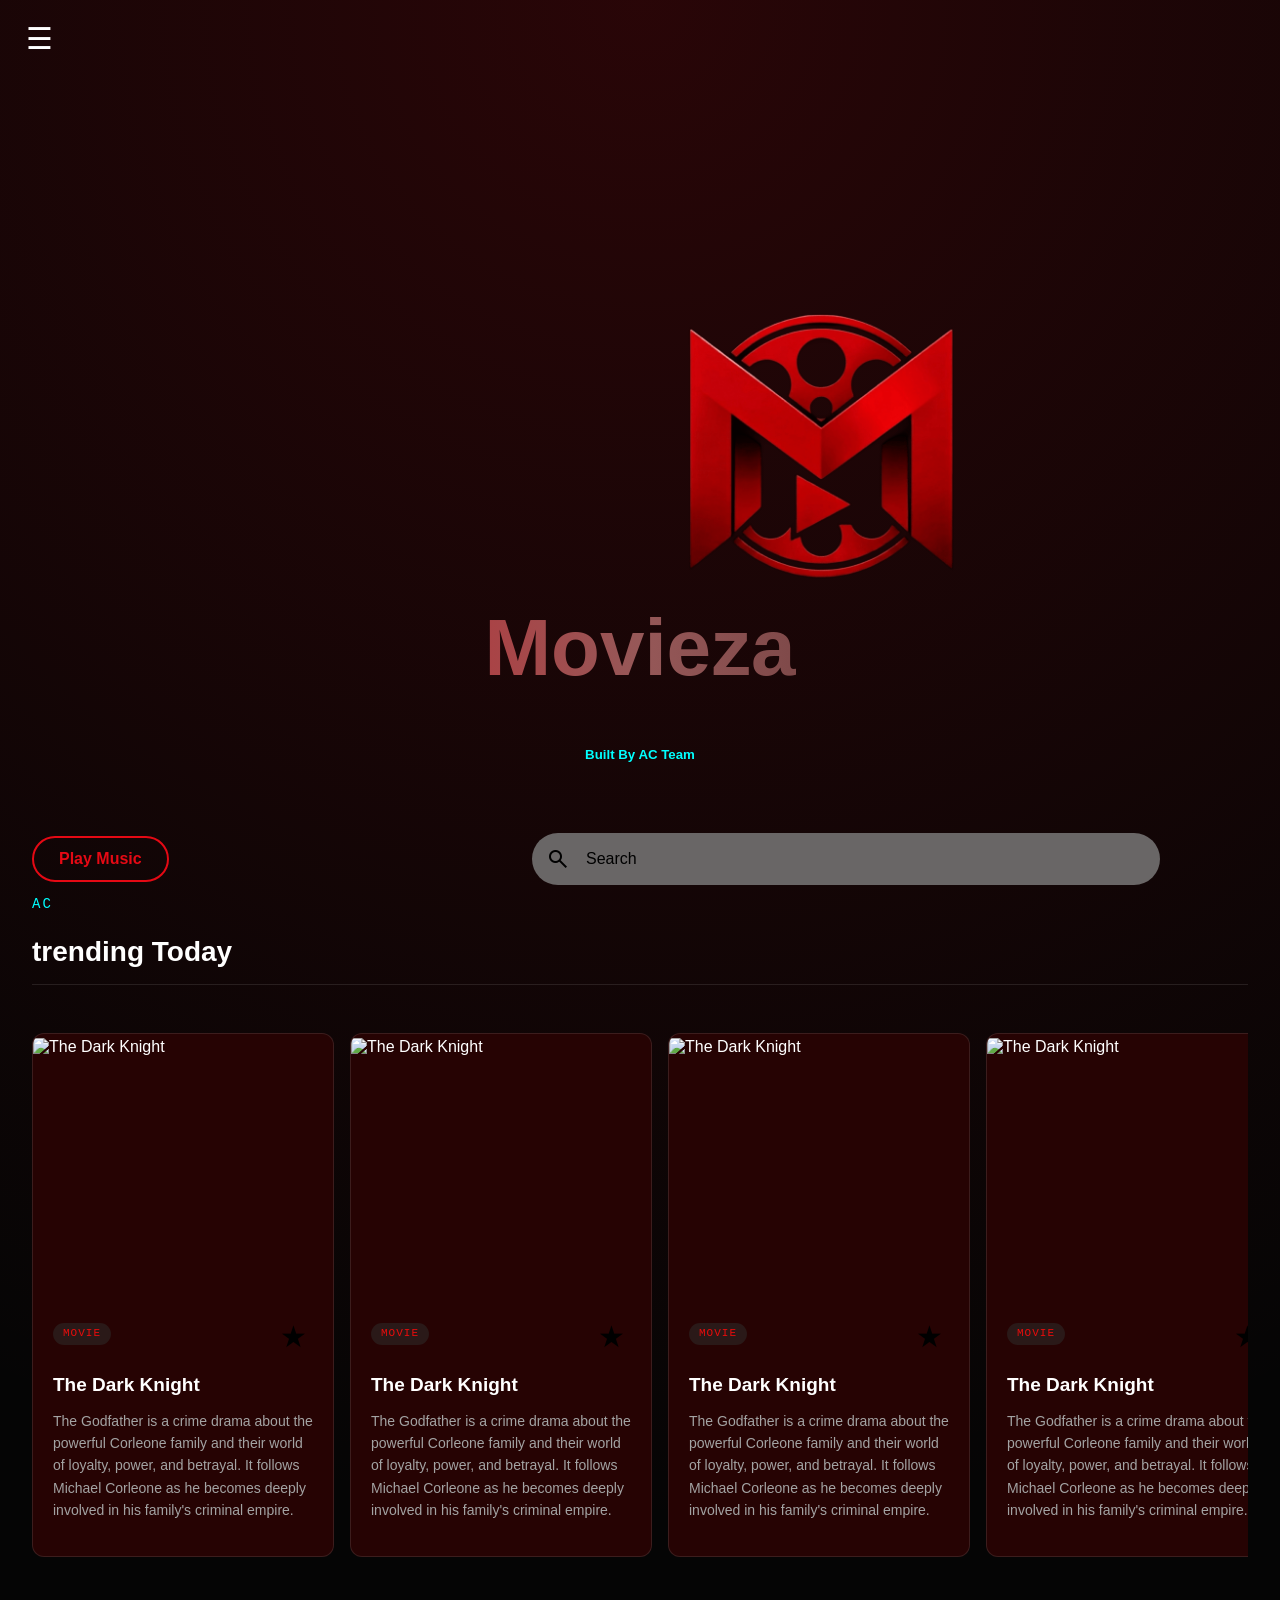
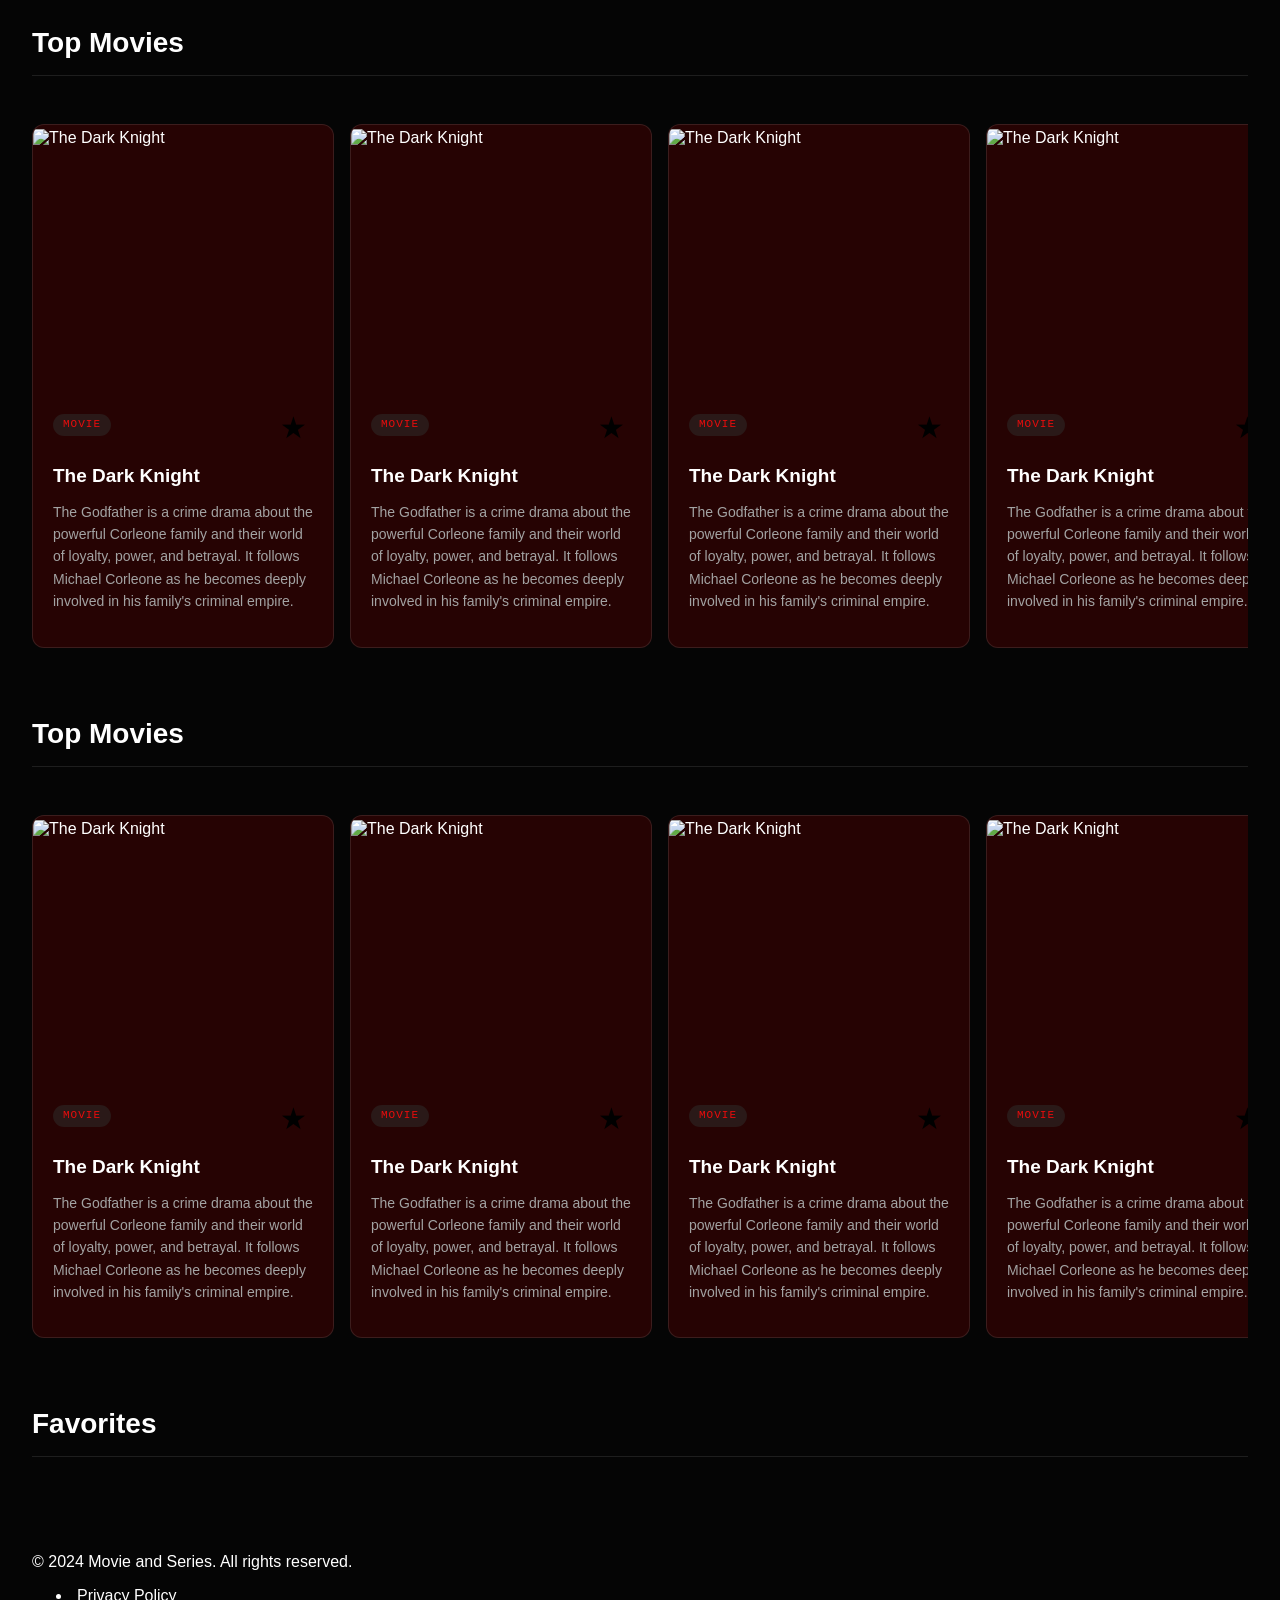
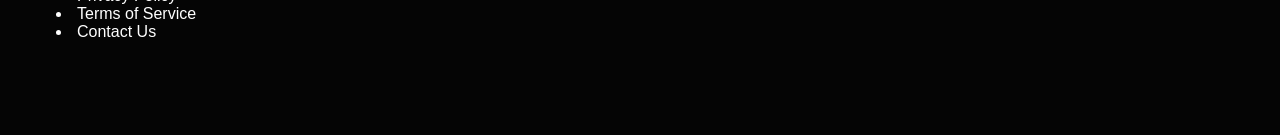
==== commit dee17365: "ahmed" ====
--- a/Home.html
+++ b/Home.html
@@ -24,8 +24,10 @@
 
     <link rel="stylesheet" href="Home.js" />
     <script src="Home.js" defer></script>
+    <link rel="stylesheet" href="https://fonts.googleapis.com/css2?family=Material+Symbols+Outlined:opsz,wght,FILL,GRAD@24,400,0,0&icon_names=search" />
+</head>
   </head>
-
+  
   <body>
     <main>
       <button id="menuButton">☰</button>
@@ -43,11 +45,18 @@
       <h5>Built By AC Team</h5>
       <audio id="music">
         <source
-          src="music/Hans_Zimmer_-_A_Place_Among_The_Stars_OST_Interstellar_(mp3.pm).mp3"
-          type="audio/mpeg"
+        src="music/Hans_Zimmer_-_A_Place_Among_The_Stars_OST_Interstellar_(mp3.pm).mp3"
+        type="audio/mpeg"
         />
       </audio>
-
+      
+      <form >
+      <div class="search">
+        <span class="search-icon material-symbols-outlined">search</span>
+        <input class="search-input" type="search" placeholder="Search">
+      </div>
+    
+    </form>
       <button id="musicBtn">Play Music</button>
       <section class="section">
         <p class="section-eyebrow">AC</p>
@@ -77,215 +86,220 @@
           <div class="member-card">
             <div class="card-accent accent-coral"></div>
             <img
-              src="https://i.pinimg.com/736x/12/3c/ae/123caefae0e98da7dc2e3dee0e3728af.jpg"
-              alt="The Odyssey"
-            />
-            <div class="card-body">
-              <div class="card-span">
-                <span class="role-tag"> movie</span>
-                <button class="star">★</button>
-              </div>
-              <p class="member-name">The Odyssey</p>
-              <p class="member-desc">
-                It tells the story of Odysseus, the king of Ithaca, and his long journey home after the Trojan War. His journey takes about ten years, during which he faces many dangerous and mythical challenges, including the Cyclops, Circe, the Sirens, and Calypso.
-The story focuses on themes such as adventure, intelligence, courage, patience, and the desire to return home. It also follows his wife Penelope and his son Telemachus, who wait for his return.
-              </p>
-            </div>
-          </div>
-          <div class="member-card">
-            <div class="card-accent accent-coral"></div>
-            <img
-              src="https://i.pinimg.com/736x/77/cc/4c/77cc4ce44bf0596f84939891c05f5a2e.jpg"
-              alt="Spider-Man:Brand New Day"
-            />
-            <div class="card-body">
-              <div class="card-span">
-                <span class="role-tag"> movie</span>
-                <button class="star">★</button>
-              </div>
-              <p class="member-name">Spider-Man: Brand New Day</p>
-              <p class="member-desc">
-                The movie follows Peter as he faces a new chapter in his life, dealing with new challenges and threats while continuing to protect New York City. It stars Tom Holland as Spider-Man.
-                Genre: Superhero, Action, Adventure
-                Main character: Peter Parker / Spider-Man
-                Studio: Marvel Studios
-                Release: 2026
-              </p>
-            </div>
-          </div>
-          <div class="member-card">
-            <div class="card-accent accent-coral"></div>
-            <img
-              src="https://i.pinimg.com/736x/21/e6/52/21e6522e1cc537d4c2837e821f0424e0.jpg"
-              alt="The End of Oak Street"
-            />
-            <div class="card-body">
-              <div class="card-span">
-                <span class="role-tag"> movie</span>
-                <button class="star">★</button>
-              </div>
-              <p class="member-name">The End of Oak Street</p>
-              <p class="member-desc">
-                The End of Oak Street is a drama and thriller film that explores the lives of people connected to Oak Street as they face unexpected events and difficult choices. The story focuses on relationships, secrets, and the consequences of the past, creating an emotional and suspenseful atmosphere.
-                Genre: Drama, Thriller
-                Theme: Secrets, relationships, and difficult choices
-              </p>
-            </div>
-          </div>
-          <div class="member-card">
-            <div class="card-accent accent-coral"></div>
-            <img
-              src="https://i.pinimg.com/736x/87/27/fa/8727fa8b39bd03f751cfce2f8c456890.jpg"
-              alt="Mutiny"
-            />
-            <div class="card-body">
-              <div class="card-span">
-                <span class="role-tag"> movie</span>
-                <button class="star">★</button>
-              </div>
-              <p class="member-name">Mutiny</p>
-              <p class="member-desc">
-                Mutiny is an action thriller about a man who finds himself caught in a dangerous conflict after a betrayal leads to a rebellion. As the situation escalates, he must fight to survive while uncovering the truth behind the mutiny.
-                Genre: Action, Thriller
-                Theme: Betrayal, survival, and rebellion
-              </p>
-            </div>
-          </div>
-          <div class="member-card">
-            <div class="card-accent accent-coral"></div>
-            <img
-              src="https://i.pinimg.com/1200x/f8/2d/ac/f82dacd18235bdbd038428fb6606d210.jpg"
-              alt="Lanterns"
-            />
-            <div class="card-body">
-              <div class="card-span">
-                <span class="role-tag"> series</span>
-                <button class="star">★</button>
-              </div>
-              <p class="member-name">Lanterns</p>
-              <p class="member-desc">
-                Lanterns is a superhero mystery series set in the DC Universe. It follows John Stewart and Hal Jordan, two Green Lanterns who investigate a mysterious case on Earth that becomes connected to a larger and more dangerous threat.
-                Genre: Superhero, Mystery, Drama
-                Main characters: John Stewart, Hal Jordan
-                Theme: Mystery, justice, and the struggle between good and evil.
-              </p>
-            </div>
-          </div>
-          <div class="member-card">
-            <div class="card-accent accent-coral"></div>
-            <img
-              src="https://i.pinimg.com/736x/aa/df/94/aadf94fecd5f872f5e88982e97bf12c2.jpg"
-              alt="Reacher"
-            />
-            <div class="card-body">
-              <div class="card-span">
-                <span class="role-tag">series</span>
-                <button class="star">★</button>
-              </div>
-              <p class="member-name">Reacher</p>
-              <p class="member-desc">
-                Reacher is an action-crime series based on the novels by Lee Child. It follows Jack Reacher, a former military investigator who travels from town to town and becomes involved in dangerous cases involving crime, corruption, and conspiracy.
-                Genre: Action, Crime, Thriller
-                Main character: Jack Reacher
-                Theme: Justice, investigation, and survival.
-              </p>
-            </div>
-          </div>
-          <div class="member-card">
-            <div class="card-accent accent-coral"></div>
-            <img
-              src="https://i.pinimg.com/736x/49/af/3d/49af3d0322ebb06f501f91948ea146fe.jpg"
-              alt="Insidious: Out of the Further"
-            />
-            <div class="card-body">
-              <div class="card-span">
-                <span class="role-tag">movie</span>
-                <button class="star">★</button>
-              </div>
-              <p class="member-name">Insidious: Out of the Further</p>
-              <p class="member-desc">
-                Insidious: Out of the Further is a supernatural horror film and a new chapter in the Insidious franchise. The story explores The Further, a mysterious supernatural realm connected to the dead, as terrifying forces threaten the living.
-                Genre: Horror, Supernatural, Thriller
-                Theme: Fear, the supernatural, and survival.
-              </p>
-            </div>
-          </div>
-          <div class="member-card">
-            <div class="card-accent accent-coral"></div>
-            <img
-              src="https://i.pinimg.com/736x/ce/5a/f2/ce5af216d10d8b31db56a9421a79a6e7.jpg"
-              alt="Bleach: Thousand-Year Blood War"
-            />
-            <div class="card-body">
-              <div class="card-span">
-                <span class="role-tag">series</span>
-                <button class="star">★</button>
-              </div>
-              <p class="member-name">Bleach: Thousand-Year Blood War</p>
-              <p class="member-desc">
-                Bleach: Thousand-Year Blood War is an action, fantasy, and supernatural anime series based on Tite Kubo’s Bleach manga. It follows Ichigo Kurosaki and the Soul Reapers as they face the Quincy army, led by the powerful Yhwach, in a devastating war that threatens both the Soul Society and the human world.
-                Genre: Action, Fantasy, Supernatural
-                Main character: Ichigo Kurosaki
-                Theme: War, loyalty, friendship, and sacrifice.
-              </p>
-            </div>
-          </div>
-          <div class="member-card">
-            <div class="card-accent accent-coral"></div>
-            <img
-              src="https://i.pinimg.com/736x/25/0c/1e/250c1ea288e69805cfc401a9bbf2c009.jpg"
-              alt="Obsession"
-            />
-            <div class="card-body">
-              <div class="card-span">
-                <span class="role-tag"> movie</span>
-                <button class="star">★</button>
-              </div>
-              <p class="member-name">Obsession</p>
-              <p class="member-desc">
-                Obsession is a psychological thriller that explores how intense desire and fixation can turn into a dangerous obsession. As the characters become increasingly consumed by their emotions, secrets are revealed and relationships begin to fall apart.
-                Genre: Psychological Thriller, Drama
-                Theme: Desire, obsession, secrets, and betrayal.
-              </p>
-            </div>
-          </div>
-          <div class="member-card">
-            <div class="card-accent accent-coral"></div>
-            <img
-              src="https://i.pinimg.com/736x/64/df/03/64df03160b3517d40e3d292d247b156f.jpg"
-              alt="Silo"
-            />
-            <div class="card-body">
-              <div class="card-span">
-                <span class="role-tag">series</span>
-                <button class="star">★</button>
-              </div>
-              <p class="member-name">Silo</p>
-              <p class="member-desc">
-                Silo is a science-fiction mystery series set in a dystopian future where thousands of people live underground in a massive silo, believing the outside world is toxic and deadly. When engineer Juliette Nichols begins investigating a series of mysterious deaths, she discovers secrets that challenge everything the residents believe about their world.
-
-                Genre: Science Fiction, Mystery, Drama
-                Main character: Juliette Nichols
-                Theme: Truth, control, survival, and rebellion.
-              </p>
-            </div>
-          </div>
-          <div class="member-card">
-            <div class="card-accent accent-coral"></div>
-            <img
-              src="https://i.pinimg.com/736x/f1/fd/6f/f1fd6f08c9b115740fb61c1f1f29c561.jpg"
-              alt="The Last House"
-            />
-            <div class="card-body">
-              <div class="card-span">
-                <span class="role-tag"> movie</span>
-                <button class="star">★</button>
-              </div>
-              <p class="member-name">The Last House</p>
-              <p class="member-desc">
-                The Last House is a horror thriller about a family who finds themselves trapped in a mysterious house where disturbing secrets and terrifying events begin to unfold. As the danger grows, they must uncover the truth before it is too late.
-                Genre: Horror, Thriller, Mystery
-                Theme: Fear, secrets, survival, and family.
+              src="https://imgs.search.brave.com/6N-P5GiIYZbejXUbR0xnlRjsoiWozDZQO9gBazMsIhE/rs:fit:860:0:0:0/g:ce/aHR0cHM6Ly9tZWRp/YS5nZXR0eWltYWdl/cy5jb20vaWQvNTA1/OTk3MTA3L3Bob3Rv/L3RoZS1nb2RmYXRo/ZXItYS0xOTcyLWFt/ZXJpY2FuLWNyaW1l/LWZpbG0tc3RhcnJp/bmctbWFybG9uLWJy/YW5kby1hbmQtYWwt/cGFjaW5vLmpwZz9z/PTYxMng2MTImdz0w/Jms9MjAmYz1PcExr/d0RySVNraUJfYTJD/TXJqbk9qYUU5SzBG/SGhTWjl0dERDZ05V/WFRRPQ"
+              alt="The Dark Knight"
+            />
+            <div class="card-body">
+              <div class="card-span">
+                <span class="role-tag"> movie</span>
+                <button class="star">★</button>
+              </div>
+              <p class="member-name">The Dark Knight</p>
+              <p class="member-desc">
+                The Godfather is a crime drama about the powerful Corleone
+                family and their world of loyalty, power, and betrayal. It
+                follows Michael Corleone as he becomes deeply involved in his
+                family's criminal empire.
+              </p>
+            </div>
+          </div>
+          <div class="member-card">
+            <div class="card-accent accent-coral"></div>
+            <img
+              src="https://imgs.search.brave.com/6N-P5GiIYZbejXUbR0xnlRjsoiWozDZQO9gBazMsIhE/rs:fit:860:0:0:0/g:ce/aHR0cHM6Ly9tZWRp/YS5nZXR0eWltYWdl/cy5jb20vaWQvNTA1/OTk3MTA3L3Bob3Rv/L3RoZS1nb2RmYXRo/ZXItYS0xOTcyLWFt/ZXJpY2FuLWNyaW1l/LWZpbG0tc3RhcnJp/bmctbWFybG9uLWJy/YW5kby1hbmQtYWwt/cGFjaW5vLmpwZz9z/PTYxMng2MTImdz0w/Jms9MjAmYz1PcExr/d0RySVNraUJfYTJD/TXJqbk9qYUU5SzBG/SGhTWjl0dERDZ05V/WFRRPQ"
+              alt="The Dark Knight"
+            />
+            <div class="card-body">
+              <div class="card-span">
+                <span class="role-tag"> movie</span>
+                <button class="star">★</button>
+              </div>
+              <p class="member-name">The Dark Knight</p>
+              <p class="member-desc">
+                The Godfather is a crime drama about the powerful Corleone
+                family and their world of loyalty, power, and betrayal. It
+                follows Michael Corleone as he becomes deeply involved in his
+                family's criminal empire.
+              </p>
+            </div>
+          </div>
+          <div class="member-card">
+            <div class="card-accent accent-coral"></div>
+            <img
+              src="https://imgs.search.brave.com/6N-P5GiIYZbejXUbR0xnlRjsoiWozDZQO9gBazMsIhE/rs:fit:860:0:0:0/g:ce/aHR0cHM6Ly9tZWRp/YS5nZXR0eWltYWdl/cy5jb20vaWQvNTA1/OTk3MTA3L3Bob3Rv/L3RoZS1nb2RmYXRo/ZXItYS0xOTcyLWFt/ZXJpY2FuLWNyaW1l/LWZpbG0tc3RhcnJp/bmctbWFybG9uLWJy/YW5kby1hbmQtYWwt/cGFjaW5vLmpwZz9z/PTYxMng2MTImdz0w/Jms9MjAmYz1PcExr/d0RySVNraUJfYTJD/TXJqbk9qYUU5SzBG/SGhTWjl0dERDZ05V/WFRRPQ"
+              alt="The Dark Knight"
+            />
+            <div class="card-body">
+              <div class="card-span">
+                <span class="role-tag"> movie</span>
+                <button class="star">★</button>
+              </div>
+              <p class="member-name">The Dark Knight</p>
+              <p class="member-desc">
+                The Godfather is a crime drama about the powerful Corleone
+                family and their world of loyalty, power, and betrayal. It
+                follows Michael Corleone as he becomes deeply involved in his
+                family's criminal empire.
+              </p>
+            </div>
+          </div>
+          <div class="member-card">
+            <div class="card-accent accent-coral"></div>
+            <img
+              src="https://imgs.search.brave.com/6N-P5GiIYZbejXUbR0xnlRjsoiWozDZQO9gBazMsIhE/rs:fit:860:0:0:0/g:ce/aHR0cHM6Ly9tZWRp/YS5nZXR0eWltYWdl/cy5jb20vaWQvNTA1/OTk3MTA3L3Bob3Rv/L3RoZS1nb2RmYXRo/ZXItYS0xOTcyLWFt/ZXJpY2FuLWNyaW1l/LWZpbG0tc3RhcnJp/bmctbWFybG9uLWJy/YW5kby1hbmQtYWwt/cGFjaW5vLmpwZz9z/PTYxMng2MTImdz0w/Jms9MjAmYz1PcExr/d0RySVNraUJfYTJD/TXJqbk9qYUU5SzBG/SGhTWjl0dERDZ05V/WFRRPQ"
+              alt="The Dark Knight"
+            />
+            <div class="card-body">
+              <div class="card-span">
+                <span class="role-tag"> movie</span>
+                <button class="star">★</button>
+              </div>
+              <p class="member-name">The Dark Knight</p>
+              <p class="member-desc">
+                The Godfather is a crime drama about the powerful Corleone
+                family and their world of loyalty, power, and betrayal. It
+                follows Michael Corleone as he becomes deeply involved in his
+                family's criminal empire.
+              </p>
+            </div>
+          </div>
+          <div class="member-card">
+            <div class="card-accent accent-coral"></div>
+            <img
+              src="https://imgs.search.brave.com/6N-P5GiIYZbejXUbR0xnlRjsoiWozDZQO9gBazMsIhE/rs:fit:860:0:0:0/g:ce/aHR0cHM6Ly9tZWRp/YS5nZXR0eWltYWdl/cy5jb20vaWQvNTA1/OTk3MTA3L3Bob3Rv/L3RoZS1nb2RmYXRo/ZXItYS0xOTcyLWFt/ZXJpY2FuLWNyaW1l/LWZpbG0tc3RhcnJp/bmctbWFybG9uLWJy/YW5kby1hbmQtYWwt/cGFjaW5vLmpwZz9z/PTYxMng2MTImdz0w/Jms9MjAmYz1PcExr/d0RySVNraUJfYTJD/TXJqbk9qYUU5SzBG/SGhTWjl0dERDZ05V/WFRRPQ"
+              alt="The Dark Knight"
+            />
+            <div class="card-body">
+              <div class="card-span">
+                <span class="role-tag"> movie</span>
+                <button class="star">★</button>
+              </div>
+              <p class="member-name">The Dark Knight</p>
+              <p class="member-desc">
+                The Godfather is a crime drama about the powerful Corleone
+                family and their world of loyalty, power, and betrayal. It
+                follows Michael Corleone as he becomes deeply involved in his
+                family's criminal empire.
+              </p>
+            </div>
+          </div>
+          <div class="member-card">
+            <div class="card-accent accent-coral"></div>
+            <img
+              src="https://imgs.search.brave.com/6N-P5GiIYZbejXUbR0xnlRjsoiWozDZQO9gBazMsIhE/rs:fit:860:0:0:0/g:ce/aHR0cHM6Ly9tZWRp/YS5nZXR0eWltYWdl/cy5jb20vaWQvNTA1/OTk3MTA3L3Bob3Rv/L3RoZS1nb2RmYXRo/ZXItYS0xOTcyLWFt/ZXJpY2FuLWNyaW1l/LWZpbG0tc3RhcnJp/bmctbWFybG9uLWJy/YW5kby1hbmQtYWwt/cGFjaW5vLmpwZz9z/PTYxMng2MTImdz0w/Jms9MjAmYz1PcExr/d0RySVNraUJfYTJD/TXJqbk9qYUU5SzBG/SGhTWjl0dERDZ05V/WFRRPQ"
+              alt="The Dark Knight"
+            />
+            <div class="card-body">
+              <div class="card-span">
+                <span class="role-tag"> movie</span>
+                <button class="star">★</button>
+              </div>
+              <p class="member-name">The Dark Knight</p>
+              <p class="member-desc">
+                The Godfather is a crime drama about the powerful Corleone
+                family and their world of loyalty, power, and betrayal. It
+                follows Michael Corleone as he becomes deeply involved in his
+                family's criminal empire.
+              </p>
+            </div>
+          </div>
+          <div class="member-card">
+            <div class="card-accent accent-coral"></div>
+            <img
+              src="https://imgs.search.brave.com/6N-P5GiIYZbejXUbR0xnlRjsoiWozDZQO9gBazMsIhE/rs:fit:860:0:0:0/g:ce/aHR0cHM6Ly9tZWRp/YS5nZXR0eWltYWdl/cy5jb20vaWQvNTA1/OTk3MTA3L3Bob3Rv/L3RoZS1nb2RmYXRo/ZXItYS0xOTcyLWFt/ZXJpY2FuLWNyaW1l/LWZpbG0tc3RhcnJp/bmctbWFybG9uLWJy/YW5kby1hbmQtYWwt/cGFjaW5vLmpwZz9z/PTYxMng2MTImdz0w/Jms9MjAmYz1PcExr/d0RySVNraUJfYTJD/TXJqbk9qYUU5SzBG/SGhTWjl0dERDZ05V/WFRRPQ"
+              alt="The Dark Knight"
+            />
+            <div class="card-body">
+              <div class="card-span">
+                <span class="role-tag"> movie</span>
+                <button class="star">★</button>
+              </div>
+              <p class="member-name">The Dark Knight</p>
+              <p class="member-desc">
+                The Godfather is a crime drama about the powerful Corleone
+                family and their world of loyalty, power, and betrayal. It
+                follows Michael Corleone as he becomes deeply involved in his
+                family's criminal empire.
+              </p>
+            </div>
+          </div>
+          <div class="member-card">
+            <div class="card-accent accent-coral"></div>
+            <img
+              src="https://imgs.search.brave.com/6N-P5GiIYZbejXUbR0xnlRjsoiWozDZQO9gBazMsIhE/rs:fit:860:0:0:0/g:ce/aHR0cHM6Ly9tZWRp/YS5nZXR0eWltYWdl/cy5jb20vaWQvNTA1/OTk3MTA3L3Bob3Rv/L3RoZS1nb2RmYXRo/ZXItYS0xOTcyLWFt/ZXJpY2FuLWNyaW1l/LWZpbG0tc3RhcnJp/bmctbWFybG9uLWJy/YW5kby1hbmQtYWwt/cGFjaW5vLmpwZz9z/PTYxMng2MTImdz0w/Jms9MjAmYz1PcExr/d0RySVNraUJfYTJD/TXJqbk9qYUU5SzBG/SGhTWjl0dERDZ05V/WFRRPQ"
+              alt="The Dark Knight"
+            />
+            <div class="card-body">
+              <div class="card-span">
+                <span class="role-tag"> movie</span>
+                <button class="star">★</button>
+              </div>
+              <p class="member-name">The Dark Knight</p>
+              <p class="member-desc">
+                The Godfather is a crime drama about the powerful Corleone
+                family and their world of loyalty, power, and betrayal. It
+                follows Michael Corleone as he becomes deeply involved in his
+                family's criminal empire.
+              </p>
+            </div>
+          </div>
+          <div class="member-card">
+            <div class="card-accent accent-coral"></div>
+            <img
+              src="https://imgs.search.brave.com/6N-P5GiIYZbejXUbR0xnlRjsoiWozDZQO9gBazMsIhE/rs:fit:860:0:0:0/g:ce/aHR0cHM6Ly9tZWRp/YS5nZXR0eWltYWdl/cy5jb20vaWQvNTA1/OTk3MTA3L3Bob3Rv/L3RoZS1nb2RmYXRo/ZXItYS0xOTcyLWFt/ZXJpY2FuLWNyaW1l/LWZpbG0tc3RhcnJp/bmctbWFybG9uLWJy/YW5kby1hbmQtYWwt/cGFjaW5vLmpwZz9z/PTYxMng2MTImdz0w/Jms9MjAmYz1PcExr/d0RySVNraUJfYTJD/TXJqbk9qYUU5SzBG/SGhTWjl0dERDZ05V/WFRRPQ"
+              alt="The Dark Knight"
+            />
+            <div class="card-body">
+              <div class="card-span">
+                <span class="role-tag"> movie</span>
+                <button class="star">★</button>
+              </div>
+              <p class="member-name">The Dark Knight</p>
+              <p class="member-desc">
+                The Godfather is a crime drama about the powerful Corleone
+                family and their world of loyalty, power, and betrayal. It
+                follows Michael Corleone as he becomes deeply involved in his
+                family's criminal empire.
+              </p>
+            </div>
+          </div>
+          <div class="member-card">
+            <div class="card-accent accent-coral"></div>
+            <img
+              src="https://imgs.search.brave.com/6N-P5GiIYZbejXUbR0xnlRjsoiWozDZQO9gBazMsIhE/rs:fit:860:0:0:0/g:ce/aHR0cHM6Ly9tZWRp/YS5nZXR0eWltYWdl/cy5jb20vaWQvNTA1/OTk3MTA3L3Bob3Rv/L3RoZS1nb2RmYXRo/ZXItYS0xOTcyLWFt/ZXJpY2FuLWNyaW1l/LWZpbG0tc3RhcnJp/bmctbWFybG9uLWJy/YW5kby1hbmQtYWwt/cGFjaW5vLmpwZz9z/PTYxMng2MTImdz0w/Jms9MjAmYz1PcExr/d0RySVNraUJfYTJD/TXJqbk9qYUU5SzBG/SGhTWjl0dERDZ05V/WFRRPQ"
+              alt="The Dark Knight"
+            />
+            <div class="card-body">
+              <div class="card-span">
+                <span class="role-tag"> movie</span>
+                <button class="star">★</button>
+              </div>
+              <p class="member-name">The Dark Knight</p>
+              <p class="member-desc">
+                The Godfather is a crime drama about the powerful Corleone
+                family and their world of loyalty, power, and betrayal. It
+                follows Michael Corleone as he becomes deeply involved in his
+                family's criminal empire.
+              </p>
+            </div>
+          </div>
+          <div class="member-card">
+            <div class="card-accent accent-coral"></div>
+            <img
+              src="https://imgs.search.brave.com/6N-P5GiIYZbejXUbR0xnlRjsoiWozDZQO9gBazMsIhE/rs:fit:860:0:0:0/g:ce/aHR0cHM6Ly9tZWRp/YS5nZXR0eWltYWdl/cy5jb20vaWQvNTA1/OTk3MTA3L3Bob3Rv/L3RoZS1nb2RmYXRo/ZXItYS0xOTcyLWFt/ZXJpY2FuLWNyaW1l/LWZpbG0tc3RhcnJp/bmctbWFybG9uLWJy/YW5kby1hbmQtYWwt/cGFjaW5vLmpwZz9z/PTYxMng2MTImdz0w/Jms9MjAmYz1PcExr/d0RySVNraUJfYTJD/TXJqbk9qYUU5SzBG/SGhTWjl0dERDZ05V/WFRRPQ"
+              alt="The Dark Knight"
+            />
+            <div class="card-body">
+              <div class="card-span">
+                <span class="role-tag"> movie</span>
+                <button class="star">★</button>
+              </div>
+              <p class="member-name">The Dark Knight</p>
+              <p class="member-desc">
+                The Godfather is a crime drama about the powerful Corleone
+                family and their world of loyalty, power, and betrayal. It
+                follows Michael Corleone as he becomes deeply involved in his
+                family's criminal empire.
               </p>
             </div>
           </div>
@@ -297,473 +311,485 @@
           <div class="member-card">
             <div class="card-accent accent-coral"></div>
             <img
-              src="https://i.pinimg.com/736x/b2/3a/af/b23aaf69d8566db1ba5ecaa1187f44be.jpg"
-              alt="Avengers: Doomsday"
-            />
-            <div class="card-body">
-              <div class="card-span">
-                <span class="role-tag"> movie</span>
-                <button class="star">★</button>
-              </div>
-              <p class="member-name">Avengers: Doomsday</p>
-              <p class="member-desc">
-                Avengers: Doomsday is a Marvel Studios superhero film and part of the Marvel Cinematic Universe (MCU). The story brings together a powerful group of heroes to face Doctor Doom, one of Marvel’s most dangerous villains, as a major threat puts the future of the world and the multiverse at risk.
-                Genre: Superhero, Action, Science Fiction
-                Main villain: Doctor Doom
-                Theme: Heroes, sacrifice, power, and the fate of the multiverse.
-              </p>
-            </div>
-          </div>
-          <div class="member-card">
-            <div class="card-accent accent-coral"></div>
-            <img
-              src="https://i.pinimg.com/736x/3d/ad/ed/3dadedbe3535cebfd75acafa89885d6a.jpg"
-              alt="Backrooms"
-            />
-            <div class="card-body">
-              <div class="card-span">
-                <span class="role-tag"> movie</span>
-                <button class="star">★</button>
-              </div>
-              <p class="member-name">Backrooms</p>
-              <p class="member-desc">
-                Backrooms is a horror film inspired by the popular internet phenomenon of the same name. It follows people who accidentally enter a strange, endless maze of empty yellow rooms and corridors, where mysterious entities and unexplained dangers threaten their survival.
-                Genre: Horror, Mystery, Thriller
-                Theme: Isolation, fear, survival, and the unknown.
-              </p>
-            </div>
-          </div>
-          <div class="member-card">
-            <div class="card-accent accent-coral"></div>
-            <img
-              src="https://i.pinimg.com/736x/21/a1/26/21a126c340d9b06f18e71d6fcd6cd500.jpg"
-              alt="Masters of the Universe"
-            />
-            <div class="card-body">
-              <div class="card-span">
-                <span class="role-tag"> movie</span>
-                <button class="star">★</button>
-              </div>
-              <p class="member-name">Masters of the Universe</p>
-              <p class="member-desc">
-                Masters of the Universe is a fantasy action film based on the iconic Masters of the Universe franchise. It follows Prince Adam, who must become He-Man and use his powers to defend Eternia from powerful forces threatening his world.
-                Genre: Fantasy, Action, Adventure
-                Main character: He-Man / Prince Adam
-                Theme: Heroism, power, good vs. evil, and destiny.
-              </p>
-            </div>
-          </div>
-          <div class="member-card">
-            <div class="card-accent accent-coral"></div>
-            <img
-              src="https://i.pinimg.com/736x/0e/85/0b/0e850b95ec1fe6fa30efb4e311e379e9.jpg"
-              alt="The Dog Stars"
-            />
-            <div class="card-body">
-              <div class="card-span">
-                <span class="role-tag"> movie</span>
-                <button class="star">★</button>
-              </div>
-              <p class="member-name">The Dog Stars</p>
-              <p class="member-desc">
-                The Dog Stars is a post-apocalyptic drama and thriller set in a world devastated by a deadly pandemic. It follows a pilot living in isolation with his dog as he struggles to survive and protect the small world he has left, while a mysterious transmission offers a possible connection to other survivors.
-                Genre: Drama, Thriller, Post-Apocalyptic
-                Theme: Survival, loneliness, hope, and companionship.
-              </p>
-            </div>
-          </div>
-          <div class="member-card">
-            <div class="card-accent accent-coral"></div>
-            <img
-              src="https://i.pinimg.com/236x/2b/c6/28/2bc62865b35bfb79dde24f0bff6cf424.jpg"
-              alt="Disclosure Day"
-            />
-            <div class="card-body">
-              <div class="card-span">
-                <span class="role-tag"> movie</span>
-                <button class="star">★</button>
-              </div>
-              <p class="member-name">Disclosure Day</p>
-              <p class="member-desc">
-                Disclosure Day is a science-fiction thriller centered on the sudden revelation of extraterrestrial life. As humanity confronts the shocking truth about what has been hidden from the public, the discovery creates fear, uncertainty, and global consequences.
-                Genre: Science Fiction, Thriller, Mystery
-                Theme: Alien life, secrecy, truth, and humanity's response to the unknown.
-              </p>
-            </div>
-          </div>
-          <div class="member-card">
-            <div class="card-accent accent-coral"></div>
-            <img
-              src="https://i.pinimg.com/1200x/ff/15/97/ff1597fe959b90b68d5b7867dae40b67.jpg"
-              alt="Normal"
-            />
-            <div class="card-body">
-              <div class="card-span">
-                <span class="role-tag"> movie</span>
-                <button class="star">★</button>
-              </div>
-              <p class="member-name">Normal</p>
-              <p class="member-desc">
-                Normal is a crime thriller that explores how ordinary people can become involved in dangerous and unexpected situations. As hidden secrets and tensions come to the surface, the characters are forced to make difficult choices.
-                Genre: Crime, Thriller, Drama
-                Theme: Secrets, morality, fear, and survival.
-              </p>
-            </div>
-          </div>
-          <div class="member-card">
-            <div class="card-accent accent-coral"></div>
-            <img
-              src="https://i.pinimg.com/736x/b0/65/47/b0654715c20adab283fe06cf96965fa9.jpg"
-              alt="The Drama"
-            />
-            <div class="card-body">
-              <div class="card-span">
-                <span class="role-tag"> movie</span>
-                <button class="star">★</button>
-              </div>
-              <p class="member-name">The Drama</p>
-              <p class="member-desc">
-                The Drama is a romantic drama series that explores love, relationships, and the unexpected challenges that arise between people. The story focuses on emotional connections and how complicated choices can change the course of a relationship.
-                Genre: Romance, Drama
-                Theme: Love, relationships, emotions, and difficult choices.
-              </p>
-            </div>
-          </div>
-          <div class="member-card">
-            <div class="card-accent accent-coral"></div>
-            <img
-              src="https://i.pinimg.com/736x/87/bf/a9/87bfa98a11f45062815605fd14af7790.jpg"
-              alt="Mother Mary"
-            />
-            <div class="card-body">
-              <div class="card-span">
-                <span class="role-tag"> movie</span>
-                <button class="star">★</button>
-              </div>
-              <p class="member-name">Mother Mary</p>
-              <p class="member-desc">
-               Mother Mary is a musical drama film about a famous pop star whose life and career are transformed by her relationship with a talented fashion designer. The story explores fame, love, ambition, and the personal sacrifices behind a successful career.
-                Genre: Drama, Musical
-                Main themes: Fame, love, ambition, and identity.
-              </p>
-            </div>
-          </div>
-          <div class="member-card">
-            <div class="card-accent accent-coral"></div>
-            <img
-              src="https://i.pinimg.com/1200x/b3/64/71/b36471519fbddde3346067c1d7ad0127.jpg"
-              alt="Spider-Man: No Way Home"
-            />
-            <div class="card-body">
-              <div class="card-span">
-                <span class="role-tag">movie</span>
-                <button class="star">★</button>
-              </div>
-              <p class="member-name">Spider-Man: No Way Home</p>
-              <p class="member-desc">
-                Spider-Man: No Way Home is a superhero action-adventure film in the Marvel Cinematic Universe. After Peter Parker’s identity is revealed, he asks Doctor Strange to help make everyone forget who he is, but the spell goes wrong and villains from other Spider-Man universes appear.
-                Genre: Action, Adventure, Superhero
-                Main character: Peter Parker / Spider-Man
-                Theme: Responsibility, sacrifice, friendship, and the consequences of our choices.
-              </p>
-            </div>
-          </div>
-          <div class="member-card">
-            <div class="card-accent accent-coral"></div>
-            <img
-              src="https://i.pinimg.com/1200x/e9/92/4c/e9924cc8133474e01fb0270a7fcb7863.jpg"
-              alt="One Night Only"
-            />
-            <div class="card-body">
-              <div class="card-span">
-                <span class="role-tag">movie</span>
-                <button class="star">★</button>
-              </div>
-              <p class="member-name">One Night Only</p>
-              <p class="member-desc">
-                One Night Only is a romantic drama centered on two people whose lives unexpectedly come together during one unforgettable night. As they spend time together, emotions, secrets, and difficult choices begin to change their relationship.
-                Genre: Romance, Drama
-                Theme: Love, connection, emotions, and unexpected choices.
-              </p>
-            </div>
-          </div>
-          <div class="member-card">
-            <div class="card-accent accent-coral"></div>
-            <img
-              src="https://i.pinimg.com/1200x/08/6f/fe/086ffeccab22baa2b4d49ab8787f9b90.jpg"
-              alt="The Shawshank Redemption"
-            />
-            <div class="card-body">
-              <div class="card-span">
-                <span class="role-tag">movie</span>
-                <button class="star">★</button>
-              </div>
-              <p class="member-name">The Shawshank Redemption</p>
-              <p class="member-desc">
-                The Shawshank Redemption is a drama movie about Andy Dufresne, a banker who is sentenced to life in prison for a crime he claims he did not commit. Inside Shawshank Prison, he forms a deep friendship with Red and finds ways to maintain hope despite years of hardship.
-                Genre: Drama, Crime
-                Main characters: Andy Dufresne, Red
-                Theme: Hope, friendship, freedom, and perseverance.
-              </p>
-            </div>
-          </div>
-          <div class="member-card">
-            <div class="card-accent accent-coral"></div>
-            <img
-              src="https://i.pinimg.com/1200x/30/ed/25/30ed253f7fe82e1813537bdd82382838.jpg"
-              alt="Toxic"
-            />
-            <div class="card-body">
-              <div class="card-span">
-                <span class="role-tag">movie</span>
-                <button class="star">★</button>
-              </div>
-              <p class="member-name">Toxic</p>
-              <p class="member-desc">
-                Toxic is an action crime drama that follows a man caught in a dangerous world of violence, crime, and power. As he faces ruthless enemies and difficult choices, his struggle for survival becomes increasingly intense.
-                Genre: Action, Crime, Drama
-                Theme: Power, violence, survival, and revenge.
+              src="https://imgs.search.brave.com/6N-P5GiIYZbejXUbR0xnlRjsoiWozDZQO9gBazMsIhE/rs:fit:860:0:0:0/g:ce/aHR0cHM6Ly9tZWRp/YS5nZXR0eWltYWdl/cy5jb20vaWQvNTA1/OTk3MTA3L3Bob3Rv/L3RoZS1nb2RmYXRo/ZXItYS0xOTcyLWFt/ZXJpY2FuLWNyaW1l/LWZpbG0tc3RhcnJp/bmctbWFybG9uLWJy/YW5kby1hbmQtYWwt/cGFjaW5vLmpwZz9z/PTYxMng2MTImdz0w/Jms9MjAmYz1PcExr/d0RySVNraUJfYTJD/TXJqbk9qYUU5SzBG/SGhTWjl0dERDZ05V/WFRRPQ"
+              alt="The Dark Knight"
+            />
+            <div class="card-body">
+              <div class="card-span">
+                <span class="role-tag"> movie</span>
+                <button class="star">★</button>
+              </div>
+              <p class="member-name">The Dark Knight</p>
+              <p class="member-desc">
+                The Godfather is a crime drama about the powerful Corleone
+                family and their world of loyalty, power, and betrayal. It
+                follows Michael Corleone as he becomes deeply involved in his
+                family's criminal empire.
+              </p>
+            </div>
+          </div>
+          <div class="member-card">
+            <div class="card-accent accent-coral"></div>
+            <img
+              src="https://imgs.search.brave.com/6N-P5GiIYZbejXUbR0xnlRjsoiWozDZQO9gBazMsIhE/rs:fit:860:0:0:0/g:ce/aHR0cHM6Ly9tZWRp/YS5nZXR0eWltYWdl/cy5jb20vaWQvNTA1/OTk3MTA3L3Bob3Rv/L3RoZS1nb2RmYXRo/ZXItYS0xOTcyLWFt/ZXJpY2FuLWNyaW1l/LWZpbG0tc3RhcnJp/bmctbWFybG9uLWJy/YW5kby1hbmQtYWwt/cGFjaW5vLmpwZz9z/PTYxMng2MTImdz0w/Jms9MjAmYz1PcExr/d0RySVNraUJfYTJD/TXJqbk9qYUU5SzBG/SGhTWjl0dERDZ05V/WFRRPQ"
+              alt="The Dark Knight"
+            />
+            <div class="card-body">
+              <div class="card-span">
+                <span class="role-tag"> movie</span>
+                <button class="star">★</button>
+              </div>
+              <p class="member-name">The Dark Knight</p>
+              <p class="member-desc">
+                The Godfather is a crime drama about the powerful Corleone
+                family and their world of loyalty, power, and betrayal. It
+                follows Michael Corleone as he becomes deeply involved in his
+                family's criminal empire.
+              </p>
+            </div>
+          </div>
+          <div class="member-card">
+            <div class="card-accent accent-coral"></div>
+            <img
+              src="https://imgs.search.brave.com/6N-P5GiIYZbejXUbR0xnlRjsoiWozDZQO9gBazMsIhE/rs:fit:860:0:0:0/g:ce/aHR0cHM6Ly9tZWRp/YS5nZXR0eWltYWdl/cy5jb20vaWQvNTA1/OTk3MTA3L3Bob3Rv/L3RoZS1nb2RmYXRo/ZXItYS0xOTcyLWFt/ZXJpY2FuLWNyaW1l/LWZpbG0tc3RhcnJp/bmctbWFybG9uLWJy/YW5kby1hbmQtYWwt/cGFjaW5vLmpwZz9z/PTYxMng2MTImdz0w/Jms9MjAmYz1PcExr/d0RySVNraUJfYTJD/TXJqbk9qYUU5SzBG/SGhTWjl0dERDZ05V/WFRRPQ"
+              alt="The Dark Knight"
+            />
+            <div class="card-body">
+              <div class="card-span">
+                <span class="role-tag"> movie</span>
+                <button class="star">★</button>
+              </div>
+              <p class="member-name">The Dark Knight</p>
+              <p class="member-desc">
+                The Godfather is a crime drama about the powerful Corleone
+                family and their world of loyalty, power, and betrayal. It
+                follows Michael Corleone as he becomes deeply involved in his
+                family's criminal empire.
+              </p>
+            </div>
+          </div>
+          <div class="member-card">
+            <div class="card-accent accent-coral"></div>
+            <img
+              src="https://imgs.search.brave.com/6N-P5GiIYZbejXUbR0xnlRjsoiWozDZQO9gBazMsIhE/rs:fit:860:0:0:0/g:ce/aHR0cHM6Ly9tZWRp/YS5nZXR0eWltYWdl/cy5jb20vaWQvNTA1/OTk3MTA3L3Bob3Rv/L3RoZS1nb2RmYXRo/ZXItYS0xOTcyLWFt/ZXJpY2FuLWNyaW1l/LWZpbG0tc3RhcnJp/bmctbWFybG9uLWJy/YW5kby1hbmQtYWwt/cGFjaW5vLmpwZz9z/PTYxMng2MTImdz0w/Jms9MjAmYz1PcExr/d0RySVNraUJfYTJD/TXJqbk9qYUU5SzBG/SGhTWjl0dERDZ05V/WFRRPQ"
+              alt="The Dark Knight"
+            />
+            <div class="card-body">
+              <div class="card-span">
+                <span class="role-tag"> movie</span>
+                <button class="star">★</button>
+              </div>
+              <p class="member-name">The Dark Knight</p>
+              <p class="member-desc">
+                The Godfather is a crime drama about the powerful Corleone
+                family and their world of loyalty, power, and betrayal. It
+                follows Michael Corleone as he becomes deeply involved in his
+                family's criminal empire.
+              </p>
+            </div>
+          </div>
+          <div class="member-card">
+            <div class="card-accent accent-coral"></div>
+            <img
+              src="https://imgs.search.brave.com/6N-P5GiIYZbejXUbR0xnlRjsoiWozDZQO9gBazMsIhE/rs:fit:860:0:0:0/g:ce/aHR0cHM6Ly9tZWRp/YS5nZXR0eWltYWdl/cy5jb20vaWQvNTA1/OTk3MTA3L3Bob3Rv/L3RoZS1nb2RmYXRo/ZXItYS0xOTcyLWFt/ZXJpY2FuLWNyaW1l/LWZpbG0tc3RhcnJp/bmctbWFybG9uLWJy/YW5kby1hbmQtYWwt/cGFjaW5vLmpwZz9z/PTYxMng2MTImdz0w/Jms9MjAmYz1PcExr/d0RySVNraUJfYTJD/TXJqbk9qYUU5SzBG/SGhTWjl0dERDZ05V/WFRRPQ"
+              alt="The Dark Knight"
+            />
+            <div class="card-body">
+              <div class="card-span">
+                <span class="role-tag"> movie</span>
+                <button class="star">★</button>
+              </div>
+              <p class="member-name">The Dark Knight</p>
+              <p class="member-desc">
+                The Godfather is a crime drama about the powerful Corleone
+                family and their world of loyalty, power, and betrayal. It
+                follows Michael Corleone as he becomes deeply involved in his
+                family's criminal empire.
+              </p>
+            </div>
+          </div>
+          <div class="member-card">
+            <div class="card-accent accent-coral"></div>
+            <img
+              src="https://imgs.search.brave.com/6N-P5GiIYZbejXUbR0xnlRjsoiWozDZQO9gBazMsIhE/rs:fit:860:0:0:0/g:ce/aHR0cHM6Ly9tZWRp/YS5nZXR0eWltYWdl/cy5jb20vaWQvNTA1/OTk3MTA3L3Bob3Rv/L3RoZS1nb2RmYXRo/ZXItYS0xOTcyLWFt/ZXJpY2FuLWNyaW1l/LWZpbG0tc3RhcnJp/bmctbWFybG9uLWJy/YW5kby1hbmQtYWwt/cGFjaW5vLmpwZz9z/PTYxMng2MTImdz0w/Jms9MjAmYz1PcExr/d0RySVNraUJfYTJD/TXJqbk9qYUU5SzBG/SGhTWjl0dERDZ05V/WFRRPQ"
+              alt="The Dark Knight"
+            />
+            <div class="card-body">
+              <div class="card-span">
+                <span class="role-tag"> movie</span>
+                <button class="star">★</button>
+              </div>
+              <p class="member-name">The Dark Knight</p>
+              <p class="member-desc">
+                The Godfather is a crime drama about the powerful Corleone
+                family and their world of loyalty, power, and betrayal. It
+                follows Michael Corleone as he becomes deeply involved in his
+                family's criminal empire.
+              </p>
+            </div>
+          </div>
+          <div class="member-card">
+            <div class="card-accent accent-coral"></div>
+            <img
+              src="https://imgs.search.brave.com/6N-P5GiIYZbejXUbR0xnlRjsoiWozDZQO9gBazMsIhE/rs:fit:860:0:0:0/g:ce/aHR0cHM6Ly9tZWRp/YS5nZXR0eWltYWdl/cy5jb20vaWQvNTA1/OTk3MTA3L3Bob3Rv/L3RoZS1nb2RmYXRo/ZXItYS0xOTcyLWFt/ZXJpY2FuLWNyaW1l/LWZpbG0tc3RhcnJp/bmctbWFybG9uLWJy/YW5kby1hbmQtYWwt/cGFjaW5vLmpwZz9z/PTYxMng2MTImdz0w/Jms9MjAmYz1PcExr/d0RySVNraUJfYTJD/TXJqbk9qYUU5SzBG/SGhTWjl0dERDZ05V/WFRRPQ"
+              alt="The Dark Knight"
+            />
+            <div class="card-body">
+              <div class="card-span">
+                <span class="role-tag"> movie</span>
+                <button class="star">★</button>
+              </div>
+              <p class="member-name">The Dark Knight</p>
+              <p class="member-desc">
+                The Godfather is a crime drama about the powerful Corleone
+                family and their world of loyalty, power, and betrayal. It
+                follows Michael Corleone as he becomes deeply involved in his
+                family's criminal empire.
+              </p>
+            </div>
+          </div>
+          <div class="member-card">
+            <div class="card-accent accent-coral"></div>
+            <img
+              src="https://imgs.search.brave.com/6N-P5GiIYZbejXUbR0xnlRjsoiWozDZQO9gBazMsIhE/rs:fit:860:0:0:0/g:ce/aHR0cHM6Ly9tZWRp/YS5nZXR0eWltYWdl/cy5jb20vaWQvNTA1/OTk3MTA3L3Bob3Rv/L3RoZS1nb2RmYXRo/ZXItYS0xOTcyLWFt/ZXJpY2FuLWNyaW1l/LWZpbG0tc3RhcnJp/bmctbWFybG9uLWJy/YW5kby1hbmQtYWwt/cGFjaW5vLmpwZz9z/PTYxMng2MTImdz0w/Jms9MjAmYz1PcExr/d0RySVNraUJfYTJD/TXJqbk9qYUU5SzBG/SGhTWjl0dERDZ05V/WFRRPQ"
+              alt="The Dark Knight"
+            />
+            <div class="card-body">
+              <div class="card-span">
+                <span class="role-tag"> movie</span>
+                <button class="star">★</button>
+              </div>
+              <p class="member-name">The Dark Knight</p>
+              <p class="member-desc">
+                The Godfather is a crime drama about the powerful Corleone
+                family and their world of loyalty, power, and betrayal. It
+                follows Michael Corleone as he becomes deeply involved in his
+                family's criminal empire.
+              </p>
+            </div>
+          </div>
+          <div class="member-card">
+            <div class="card-accent accent-coral"></div>
+            <img
+              src="https://imgs.search.brave.com/6N-P5GiIYZbejXUbR0xnlRjsoiWozDZQO9gBazMsIhE/rs:fit:860:0:0:0/g:ce/aHR0cHM6Ly9tZWRp/YS5nZXR0eWltYWdl/cy5jb20vaWQvNTA1/OTk3MTA3L3Bob3Rv/L3RoZS1nb2RmYXRo/ZXItYS0xOTcyLWFt/ZXJpY2FuLWNyaW1l/LWZpbG0tc3RhcnJp/bmctbWFybG9uLWJy/YW5kby1hbmQtYWwt/cGFjaW5vLmpwZz9z/PTYxMng2MTImdz0w/Jms9MjAmYz1PcExr/d0RySVNraUJfYTJD/TXJqbk9qYUU5SzBG/SGhTWjl0dERDZ05V/WFRRPQ"
+              alt="The Dark Knight"
+            />
+            <div class="card-body">
+              <div class="card-span">
+                <span class="role-tag"> movie</span>
+                <button class="star">★</button>
+              </div>
+              <p class="member-name">The Dark Knight</p>
+              <p class="member-desc">
+                The Godfather is a crime drama about the powerful Corleone
+                family and their world of loyalty, power, and betrayal. It
+                follows Michael Corleone as he becomes deeply involved in his
+                family's criminal empire.
+              </p>
+            </div>
+          </div>
+          <div class="member-card">
+            <div class="card-accent accent-coral"></div>
+            <img
+              src="https://imgs.search.brave.com/6N-P5GiIYZbejXUbR0xnlRjsoiWozDZQO9gBazMsIhE/rs:fit:860:0:0:0/g:ce/aHR0cHM6Ly9tZWRp/YS5nZXR0eWltYWdl/cy5jb20vaWQvNTA1/OTk3MTA3L3Bob3Rv/L3RoZS1nb2RmYXRo/ZXItYS0xOTcyLWFt/ZXJpY2FuLWNyaW1l/LWZpbG0tc3RhcnJp/bmctbWFybG9uLWJy/YW5kby1hbmQtYWwt/cGFjaW5vLmpwZz9z/PTYxMng2MTImdz0w/Jms9MjAmYz1PcExr/d0RySVNraUJfYTJD/TXJqbk9qYUU5SzBG/SGhTWjl0dERDZ05V/WFRRPQ"
+              alt="The Dark Knight"
+            />
+            <div class="card-body">
+              <div class="card-span">
+                <span class="role-tag"> movie</span>
+                <button class="star">★</button>
+              </div>
+              <p class="member-name">The Dark Knight</p>
+              <p class="member-desc">
+                The Godfather is a crime drama about the powerful Corleone
+                family and their world of loyalty, power, and betrayal. It
+                follows Michael Corleone as he becomes deeply involved in his
+                family's criminal empire.
+              </p>
+            </div>
+          </div>
+          <div class="member-card">
+            <div class="card-accent accent-coral"></div>
+            <img
+              src="https://imgs.search.brave.com/6N-P5GiIYZbejXUbR0xnlRjsoiWozDZQO9gBazMsIhE/rs:fit:860:0:0:0/g:ce/aHR0cHM6Ly9tZWRp/YS5nZXR0eWltYWdl/cy5jb20vaWQvNTA1/OTk3MTA3L3Bob3Rv/L3RoZS1nb2RmYXRo/ZXItYS0xOTcyLWFt/ZXJpY2FuLWNyaW1l/LWZpbG0tc3RhcnJp/bmctbWFybG9uLWJy/YW5kby1hbmQtYWwt/cGFjaW5vLmpwZz9z/PTYxMng2MTImdz0w/Jms9MjAmYz1PcExr/d0RySVNraUJfYTJD/TXJqbk9qYUU5SzBG/SGhTWjl0dERDZ05V/WFRRPQ"
+              alt="The Dark Knight"
+            />
+            <div class="card-body">
+              <div class="card-span">
+                <span class="role-tag"> movie</span>
+                <button class="star">★</button>
+              </div>
+              <p class="member-name">The Dark Knight</p>
+              <p class="member-desc">
+                The Godfather is a crime drama about the powerful Corleone
+                family and their world of loyalty, power, and betrayal. It
+                follows Michael Corleone as he becomes deeply involved in his
+                family's criminal empire.
+              </p>
+            </div>
+          </div>
+          <div class="member-card">
+            <div class="card-accent accent-coral"></div>
+            <img
+              src="https://imgs.search.brave.com/6N-P5GiIYZbejXUbR0xnlRjsoiWozDZQO9gBazMsIhE/rs:fit:860:0:0:0/g:ce/aHR0cHM6Ly9tZWRp/YS5nZXR0eWltYWdl/cy5jb20vaWQvNTA1/OTk3MTA3L3Bob3Rv/L3RoZS1nb2RmYXRo/ZXItYS0xOTcyLWFt/ZXJpY2FuLWNyaW1l/LWZpbG0tc3RhcnJp/bmctbWFybG9uLWJy/YW5kby1hbmQtYWwt/cGFjaW5vLmpwZz9z/PTYxMng2MTImdz0w/Jms9MjAmYz1PcExr/d0RySVNraUJfYTJD/TXJqbk9qYUU5SzBG/SGhTWjl0dERDZ05V/WFRRPQ"
+              alt="The Dark Knight"
+            />
+            <div class="card-body">
+              <div class="card-span">
+                <span class="role-tag"> movie</span>
+                <button class="star">★</button>
+              </div>
+              <p class="member-name">The Dark Knight</p>
+              <p class="member-desc">
+                The Godfather is a crime drama about the powerful Corleone
+                family and their world of loyalty, power, and betrayal. It
+                follows Michael Corleone as he becomes deeply involved in his
+                family's criminal empire.
               </p>
             </div>
           </div>
         </div>
       </section>
       <section class="section">
-        <h2 id="top-series">Top Series</h2>
+        <h2 id="top-movies">Top Movies</h2>
         <div class="member-conteinr scrol3">
           <div class="member-card">
             <div class="card-accent accent-coral"></div>
             <img
-              src="https://i.pinimg.com/236x/20/5e/c2/205ec27fef10bf09f837e5cf43f4458d.jpg"
-              alt="Lioness"
-            />
-            <div class="card-body">
-              <div class="card-span">
-                <span class="role-tag">series</span>
-                <button class="star">★</button>
-              </div>
-              <p class="member-name">Lioness</p>
-              <p class="member-desc">
-                Lioness is an action-spy thriller series that follows a team of female operatives working undercover on dangerous missions against terrorist organizations. The series focuses on the personal and professional challenges they face while protecting national security.
-                Genre: Action, Thriller, Spy, Drama
-                Main characters: Joe, Cruz Manuelos
-                Theme: Espionage, loyalty, sacrifice, and courage.
-              </p>
-            </div>
-          </div>
-          <div class="member-card">
-            <div class="card-accent accent-coral"></div>
-            <img
-              src="https://i.pinimg.com/736x/a3/92/f9/a392f90fef630c51786b6f113d2ee370.jpg"
-              alt="Tires"
-            />
-            <div class="card-body">
-              <div class="card-span">
-                <span class="role-tag">series</span>
-                <button class="star">★</button>
-              </div>
-              <p class="member-name">Tires</p>
-              <p class="member-desc">
-                Tires is a comedy series about the employees of a struggling auto repair shop. The story follows their chaotic daily lives, awkward situations, and attempts to keep the business running while dealing with each other.
-                Genre: Comedy
-                Main characters: Shane Gillis, Steven Gerben
-                Theme: Friendship, workplace chaos, ambition, and humor.
-              </p>
-            </div>
-          </div>
-          <div class="member-card">
-            <div class="card-accent accent-coral"></div>
-            <img
-              src="https://i.pinimg.com/736x/ba/c9/c5/bac9c52a35fe338c1e2a6a89d03f01af.jpg"
-              alt="The Pitt"
-            />
-            <div class="card-body">
-              <div class="card-span">
-                <span class="role-tag">series</span>
-                <button class="star">★</button>
-              </div>
-              <p class="member-name">The Pitt</p>
-              <p class="member-desc">
-                The Pitt is a medical drama series that follows doctors, nurses, and medical staff working through intense and challenging shifts in an emergency department. The series explores the pressure of emergency medicine and the personal struggles of the people caring for patients.
-                Genre: Medical Drama
-                Main character: Dr. Michael “Robby” Robinavitch
-                Theme: Medicine, pressure, teamwork, compassion, and survival.
-              </p>
-            </div>
-          </div>
-          <div class="member-card">
-            <div class="card-accent accent-coral"></div>
-            <img
-              src="https://i.pinimg.com/736x/76/3a/f3/763af3f6affb31fa6a7689034d768183.jpg"
-              alt="Lucky"
-            />
-            <div class="card-body">
-              <div class="card-span">
-                <span class="role-tag">series</span>
-                <button class="star">★</button>
-              </div>
-              <p class="member-name">Lucky</p>
-              <p class="member-desc">
-                Lucky is a crime drama thriller series about a woman whose carefully controlled life begins to unravel when she becomes involved in dangerous circumstances. As she confronts her past and unexpected threats, she must fight to protect herself and those she loves.
-                Genre: Crime, Thriller, Drama
-                Theme: Survival, secrets, family, and second chances.
-              </p>
-            </div>
-          </div>
-          <div class="member-card">
-            <div class="card-accent accent-coral"></div>
-            <img
-              src="https://i.pinimg.com/236x/25/14/90/251490445128df5f5fd728278eb66978.jpg"
-              alt="Game of Thrones"
-            />
-            <div class="card-body">
-              <div class="card-span">
-                <span class="role-tag">series</span>
-                <button class="star">★</button>
-              </div>
-              <p class="member-name">Game of Thrones</p>
-              <p class="member-desc">
-               Game of Thrones is a fantasy drama series set in the fictional world of Westeros, where powerful families fight for control of the Iron Throne. As wars, political alliances, betrayals, and supernatural threats unfold, the characters struggle for power and survival.
-                Genre: Fantasy, Drama, Adventure
-                Main characters: Jon Snow, Daenerys Targaryen, Tyrion Lannister, Arya Stark
-                Theme: Power, loyalty, betrayal, family, and survival.
-              </p>
-            </div>
-          </div>
-          <div class="member-card">
-            <div class="card-accent accent-coral"></div>
-            <img
-              src="https://i.pinimg.com/1200x/3a/b7/08/3ab70800ec4755b3cd92382c41544c4f.jpg"
-              alt="The Mentalist"
-            />
-            <div class="card-body">
-              <div class="card-span">
-                <span class="role-tag">series</span>
-                <button class="star">★</button>
-              </div>
-              <p class="member-name">The Mentalist</p>
-              <p class="member-desc">
-              The Mentalist is a crime drama and mystery series about Patrick Jane, a highly observant consultant who uses his exceptional skills in reading people and noticing details to help the California Bureau of Investigation solve complex crimes.
-                Genre: Crime, Mystery, Drama
-                Main character: Patrick Jane
-                Theme: Investigation, deception, revenge, and justice.
-              </p>
-            </div>
-          </div>
-          <div class="member-card">
-            <div class="card-accent accent-coral"></div>
-            <img
-              src="https://i.pinimg.com/1200x/a8/1d/46/a81d4608759596d8bae32ee003054120.jpg"
-              alt="Blood Sacrifice"
-            />
-            <div class="card-body">
-              <div class="card-span">
-                <span class="role-tag">series</span>
-                <button class="star">★</button>
-              </div>
-              <p class="member-name">Blood Sacrifice</p>
-              <p class="member-desc">
-                Blood Sacrifice is a horror thriller centered on a mysterious ritual that forces its characters into a terrifying fight for survival. As dark secrets and supernatural forces are revealed, they must uncover the truth before the sacrifice is complete.
-                Genre: Horror, Thriller, Mystery
-                Theme: Sacrifice, fear, secrets, and survival.
-              </p>
-            </div>
-          </div>
-          <div class="member-card">
-            <div class="card-accent accent-coral"></div>
-            <img
-              src="https://i.pinimg.com/1200x/d5/72/b0/d572b08de0a83a0de4e510ec1ca6246f.jpg"
-              alt="Widow's Bay"
-            />
-            <div class="card-body">
-              <div class="card-span">
-                <span class="role-tag">series</span>
-                <button class="star">★</button>
-              </div>
-              <p class="member-name">Widow's Bay</p>
-              <p class="member-desc">
-               Widow's Bay is a supernatural horror thriller set in a remote coastal town where a mysterious and terrifying presence begins to affect the local community. As strange events unfold, the characters uncover dark secrets connected to the town's past.
-                Genre: Horror, Thriller, Mystery
-                Theme: Fear, secrets, the supernatural, and survival.
-              </p>
-            </div>
-          </div>
-          <div class="member-card">
-            <div class="card-accent accent-coral"></div>
-            <img
-              src="https://i.pinimg.com/236x/a4/fb/30/a4fb300f6b871bc2b9b9115b0425bc9f.jpg"
-              alt="Slow Horses"
-            />
-            <div class="card-body">
-              <div class="card-span">
-                <span class="role-tag">series</span>
-                <button class="star">★</button>
-              </div>
-              <p class="member-name">Slow Horses</p>
-              <p class="member-desc">
-                Slow Horses is a British spy thriller series about a group of disgraced MI5 agents who have been sent to a department known as Slough House after making career-ending mistakes. Despite being treated as failures, they repeatedly find themselves involved in dangerous intelligence operations.
-                Genre: Spy, Thriller, Drama
-                Main character: Jackson Lamb
-                Theme: Espionage, loyalty, betrayal, and redemption.
-              </p>
-            </div>
-          </div>
-          <div class="member-card">
-            <div class="card-accent accent-coral"></div>
-            <img
-              src="https://i.pinimg.com/236x/a9/d3/24/a9d324c006d54e5cfd2a16ce5b231800.jpg"
-              alt="Star Trek: Strange New Worlds"
-            />
-            <div class="card-body">
-              <div class="card-span">
-                <span class="role-tag">series</span>
-                <button class="star">★</button>
-              </div>
-              <p class="member-name">Star Trek: Strange New Worlds</p>
-              <p class="member-desc">
-                Star Trek: Strange New Worlds is a science-fiction adventure series set before Star Trek: The Original Series. It follows Captain Christopher Pike and the crew of the USS Enterprise as they explore new worlds, encounter alien civilizations, and face dangerous challenges across the galaxy.
-                Genre: Science Fiction, Adventure, Drama
-                Main characters: Christopher Pike, Spock, Una Chin-Riley
-                Theme: Exploration, humanity, friendship, and the unknown.
-              </p>
-            </div>
-          </div>
-          <div class="member-card">
-            <div class="card-accent accent-coral"></div>
-            <img
-              src="https://i.pinimg.com/736x/6e/ee/87/6eee87fe3e62a49ac84ab91dc7235210.jpg"
-              alt="My Brilliant Career"
-            />
-            <div class="card-body">
-              <div class="card-span">
-                <span class="role-tag">series</span>
-                <button class="star">★</button>
-              </div>
-              <p class="member-name">My Brilliant Career</p>
-              <p class="member-desc">
-                My Brilliant Career is a drama film about a young woman who struggles to balance her desire for independence and a creative career with the expectations placed on her by society and family.
-                Genre: Drama, Romance
-                Main themes: Independence, ambition, love, and self-discovery.
-              </p>
-            </div>
-          </div>
-          <div class="member-card">
-            <div class="card-accent accent-coral"></div>
-            <img
-              src="https://i.pinimg.com/736x/90/5e/46/905e46a60f35fbea5799350376479e83.jpg"
-              alt="Breaking Bad"
-            />
-            <div class="card-body">
-              <div class="card-span">
-                <span class="role-tag">series</span>
-                <button class="star">★</button>
-              </div>
-              <p class="member-name">Breaking Bad</p>
-              <p class="member-desc">
-              Breaking Bad is a crime drama series about Walter White, a high-school chemistry teacher who starts producing and selling methamphetamine after being diagnosed with cancer. What begins as a way to secure his family's financial future gradually turns him into a powerful figure in the drug trade.
-                Genre: Crime, Drama, Thriller
-                Main characters: Walter White, Jesse Pinkman
-                Theme: Power, morality, ambition, crime, and the consequences of choices.
+              src="https://imgs.search.brave.com/6N-P5GiIYZbejXUbR0xnlRjsoiWozDZQO9gBazMsIhE/rs:fit:860:0:0:0/g:ce/aHR0cHM6Ly9tZWRp/YS5nZXR0eWltYWdl/cy5jb20vaWQvNTA1/OTk3MTA3L3Bob3Rv/L3RoZS1nb2RmYXRo/ZXItYS0xOTcyLWFt/ZXJpY2FuLWNyaW1l/LWZpbG0tc3RhcnJp/bmctbWFybG9uLWJy/YW5kby1hbmQtYWwt/cGFjaW5vLmpwZz9z/PTYxMng2MTImdz0w/Jms9MjAmYz1PcExr/d0RySVNraUJfYTJD/TXJqbk9qYUU5SzBG/SGhTWjl0dERDZ05V/WFRRPQ"
+              alt="The Dark Knight"
+            />
+            <div class="card-body">
+              <div class="card-span">
+                <span class="role-tag"> movie</span>
+                <button class="star">★</button>
+              </div>
+              <p class="member-name">The Dark Knight</p>
+              <p class="member-desc">
+                The Godfather is a crime drama about the powerful Corleone
+                family and their world of loyalty, power, and betrayal. It
+                follows Michael Corleone as he becomes deeply involved in his
+                family's criminal empire.
+              </p>
+            </div>
+          </div>
+          <div class="member-card">
+            <div class="card-accent accent-coral"></div>
+            <img
+              src="https://imgs.search.brave.com/6N-P5GiIYZbejXUbR0xnlRjsoiWozDZQO9gBazMsIhE/rs:fit:860:0:0:0/g:ce/aHR0cHM6Ly9tZWRp/YS5nZXR0eWltYWdl/cy5jb20vaWQvNTA1/OTk3MTA3L3Bob3Rv/L3RoZS1nb2RmYXRo/ZXItYS0xOTcyLWFt/ZXJpY2FuLWNyaW1l/LWZpbG0tc3RhcnJp/bmctbWFybG9uLWJy/YW5kby1hbmQtYWwt/cGFjaW5vLmpwZz9z/PTYxMng2MTImdz0w/Jms9MjAmYz1PcExr/d0RySVNraUJfYTJD/TXJqbk9qYUU5SzBG/SGhTWjl0dERDZ05V/WFRRPQ"
+              alt="The Dark Knight"
+            />
+            <div class="card-body">
+              <div class="card-span">
+                <span class="role-tag"> movie</span>
+                <button class="star">★</button>
+              </div>
+              <p class="member-name">The Dark Knight</p>
+              <p class="member-desc">
+                The Godfather is a crime drama about the powerful Corleone
+                family and their world of loyalty, power, and betrayal. It
+                follows Michael Corleone as he becomes deeply involved in his
+                family's criminal empire.
+              </p>
+            </div>
+          </div>
+          <div class="member-card">
+            <div class="card-accent accent-coral"></div>
+            <img
+              src="https://imgs.search.brave.com/6N-P5GiIYZbejXUbR0xnlRjsoiWozDZQO9gBazMsIhE/rs:fit:860:0:0:0/g:ce/aHR0cHM6Ly9tZWRp/YS5nZXR0eWltYWdl/cy5jb20vaWQvNTA1/OTk3MTA3L3Bob3Rv/L3RoZS1nb2RmYXRo/ZXItYS0xOTcyLWFt/ZXJpY2FuLWNyaW1l/LWZpbG0tc3RhcnJp/bmctbWFybG9uLWJy/YW5kby1hbmQtYWwt/cGFjaW5vLmpwZz9z/PTYxMng2MTImdz0w/Jms9MjAmYz1PcExr/d0RySVNraUJfYTJD/TXJqbk9qYUU5SzBG/SGhTWjl0dERDZ05V/WFRRPQ"
+              alt="The Dark Knight"
+            />
+            <div class="card-body">
+              <div class="card-span">
+                <span class="role-tag"> movie</span>
+                <button class="star">★</button>
+              </div>
+              <p class="member-name">The Dark Knight</p>
+              <p class="member-desc">
+                The Godfather is a crime drama about the powerful Corleone
+                family and their world of loyalty, power, and betrayal. It
+                follows Michael Corleone as he becomes deeply involved in his
+                family's criminal empire.
+              </p>
+            </div>
+          </div>
+          <div class="member-card">
+            <div class="card-accent accent-coral"></div>
+            <img
+              src="https://imgs.search.brave.com/6N-P5GiIYZbejXUbR0xnlRjsoiWozDZQO9gBazMsIhE/rs:fit:860:0:0:0/g:ce/aHR0cHM6Ly9tZWRp/YS5nZXR0eWltYWdl/cy5jb20vaWQvNTA1/OTk3MTA3L3Bob3Rv/L3RoZS1nb2RmYXRo/ZXItYS0xOTcyLWFt/ZXJpY2FuLWNyaW1l/LWZpbG0tc3RhcnJp/bmctbWFybG9uLWJy/YW5kby1hbmQtYWwt/cGFjaW5vLmpwZz9z/PTYxMng2MTImdz0w/Jms9MjAmYz1PcExr/d0RySVNraUJfYTJD/TXJqbk9qYUU5SzBG/SGhTWjl0dERDZ05V/WFRRPQ"
+              alt="The Dark Knight"
+            />
+            <div class="card-body">
+              <div class="card-span">
+                <span class="role-tag"> movie</span>
+                <button class="star">★</button>
+              </div>
+              <p class="member-name">The Dark Knight</p>
+              <p class="member-desc">
+                The Godfather is a crime drama about the powerful Corleone
+                family and their world of loyalty, power, and betrayal. It
+                follows Michael Corleone as he becomes deeply involved in his
+                family's criminal empire.
+              </p>
+            </div>
+          </div>
+          <div class="member-card">
+            <div class="card-accent accent-coral"></div>
+            <img
+              src="https://imgs.search.brave.com/6N-P5GiIYZbejXUbR0xnlRjsoiWozDZQO9gBazMsIhE/rs:fit:860:0:0:0/g:ce/aHR0cHM6Ly9tZWRp/YS5nZXR0eWltYWdl/cy5jb20vaWQvNTA1/OTk3MTA3L3Bob3Rv/L3RoZS1nb2RmYXRo/ZXItYS0xOTcyLWFt/ZXJpY2FuLWNyaW1l/LWZpbG0tc3RhcnJp/bmctbWFybG9uLWJy/YW5kby1hbmQtYWwt/cGFjaW5vLmpwZz9z/PTYxMng2MTImdz0w/Jms9MjAmYz1PcExr/d0RySVNraUJfYTJD/TXJqbk9qYUU5SzBG/SGhTWjl0dERDZ05V/WFRRPQ"
+              alt="The Dark Knight"
+            />
+            <div class="card-body">
+              <div class="card-span">
+                <span class="role-tag"> movie</span>
+                <button class="star">★</button>
+              </div>
+              <p class="member-name">The Dark Knight</p>
+              <p class="member-desc">
+                The Godfather is a crime drama about the powerful Corleone
+                family and their world of loyalty, power, and betrayal. It
+                follows Michael Corleone as he becomes deeply involved in his
+                family's criminal empire.
+              </p>
+            </div>
+          </div>
+          <div class="member-card">
+            <div class="card-accent accent-coral"></div>
+            <img
+              src="https://imgs.search.brave.com/6N-P5GiIYZbejXUbR0xnlRjsoiWozDZQO9gBazMsIhE/rs:fit:860:0:0:0/g:ce/aHR0cHM6Ly9tZWRp/YS5nZXR0eWltYWdl/cy5jb20vaWQvNTA1/OTk3MTA3L3Bob3Rv/L3RoZS1nb2RmYXRo/ZXItYS0xOTcyLWFt/ZXJpY2FuLWNyaW1l/LWZpbG0tc3RhcnJp/bmctbWFybG9uLWJy/YW5kby1hbmQtYWwt/cGFjaW5vLmpwZz9z/PTYxMng2MTImdz0w/Jms9MjAmYz1PcExr/d0RySVNraUJfYTJD/TXJqbk9qYUU5SzBG/SGhTWjl0dERDZ05V/WFRRPQ"
+              alt="The Dark Knight"
+            />
+            <div class="card-body">
+              <div class="card-span">
+                <span class="role-tag"> movie</span>
+                <button class="star">★</button>
+              </div>
+              <p class="member-name">The Dark Knight</p>
+              <p class="member-desc">
+                The Godfather is a crime drama about the powerful Corleone
+                family and their world of loyalty, power, and betrayal. It
+                follows Michael Corleone as he becomes deeply involved in his
+                family's criminal empire.
+              </p>
+            </div>
+          </div>
+          <div class="member-card">
+            <div class="card-accent accent-coral"></div>
+            <img
+              src="https://imgs.search.brave.com/6N-P5GiIYZbejXUbR0xnlRjsoiWozDZQO9gBazMsIhE/rs:fit:860:0:0:0/g:ce/aHR0cHM6Ly9tZWRp/YS5nZXR0eWltYWdl/cy5jb20vaWQvNTA1/OTk3MTA3L3Bob3Rv/L3RoZS1nb2RmYXRo/ZXItYS0xOTcyLWFt/ZXJpY2FuLWNyaW1l/LWZpbG0tc3RhcnJp/bmctbWFybG9uLWJy/YW5kby1hbmQtYWwt/cGFjaW5vLmpwZz9z/PTYxMng2MTImdz0w/Jms9MjAmYz1PcExr/d0RySVNraUJfYTJD/TXJqbk9qYUU5SzBG/SGhTWjl0dERDZ05V/WFRRPQ"
+              alt="The Dark Knight"
+            />
+            <div class="card-body">
+              <div class="card-span">
+                <span class="role-tag"> movie</span>
+                <button class="star">★</button>
+              </div>
+              <p class="member-name">The Dark Knight</p>
+              <p class="member-desc">
+                The Godfather is a crime drama about the powerful Corleone
+                family and their world of loyalty, power, and betrayal. It
+                follows Michael Corleone as he becomes deeply involved in his
+                family's criminal empire.
+              </p>
+            </div>
+          </div>
+          <div class="member-card">
+            <div class="card-accent accent-coral"></div>
+            <img
+              src="https://imgs.search.brave.com/6N-P5GiIYZbejXUbR0xnlRjsoiWozDZQO9gBazMsIhE/rs:fit:860:0:0:0/g:ce/aHR0cHM6Ly9tZWRp/YS5nZXR0eWltYWdl/cy5jb20vaWQvNTA1/OTk3MTA3L3Bob3Rv/L3RoZS1nb2RmYXRo/ZXItYS0xOTcyLWFt/ZXJpY2FuLWNyaW1l/LWZpbG0tc3RhcnJp/bmctbWFybG9uLWJy/YW5kby1hbmQtYWwt/cGFjaW5vLmpwZz9z/PTYxMng2MTImdz0w/Jms9MjAmYz1PcExr/d0RySVNraUJfYTJD/TXJqbk9qYUU5SzBG/SGhTWjl0dERDZ05V/WFRRPQ"
+              alt="The Dark Knight"
+            />
+            <div class="card-body">
+              <div class="card-span">
+                <span class="role-tag"> movie</span>
+                <button class="star">★</button>
+              </div>
+              <p class="member-name">The Dark Knight</p>
+              <p class="member-desc">
+                The Godfather is a crime drama about the powerful Corleone
+                family and their world of loyalty, power, and betrayal. It
+                follows Michael Corleone as he becomes deeply involved in his
+                family's criminal empire.
+              </p>
+            </div>
+          </div>
+          <div class="member-card">
+            <div class="card-accent accent-coral"></div>
+            <img
+              src="https://imgs.search.brave.com/6N-P5GiIYZbejXUbR0xnlRjsoiWozDZQO9gBazMsIhE/rs:fit:860:0:0:0/g:ce/aHR0cHM6Ly9tZWRp/YS5nZXR0eWltYWdl/cy5jb20vaWQvNTA1/OTk3MTA3L3Bob3Rv/L3RoZS1nb2RmYXRo/ZXItYS0xOTcyLWFt/ZXJpY2FuLWNyaW1l/LWZpbG0tc3RhcnJp/bmctbWFybG9uLWJy/YW5kby1hbmQtYWwt/cGFjaW5vLmpwZz9z/PTYxMng2MTImdz0w/Jms9MjAmYz1PcExr/d0RySVNraUJfYTJD/TXJqbk9qYUU5SzBG/SGhTWjl0dERDZ05V/WFRRPQ"
+              alt="The Dark Knight"
+            />
+            <div class="card-body">
+              <div class="card-span">
+                <span class="role-tag"> movie</span>
+                <button class="star">★</button>
+              </div>
+              <p class="member-name">The Dark Knight</p>
+              <p class="member-desc">
+                The Godfather is a crime drama about the powerful Corleone
+                family and their world of loyalty, power, and betrayal. It
+                follows Michael Corleone as he becomes deeply involved in his
+                family's criminal empire.
+              </p>
+            </div>
+          </div>
+          <div class="member-card">
+            <div class="card-accent accent-coral"></div>
+            <img
+              src="https://imgs.search.brave.com/6N-P5GiIYZbejXUbR0xnlRjsoiWozDZQO9gBazMsIhE/rs:fit:860:0:0:0/g:ce/aHR0cHM6Ly9tZWRp/YS5nZXR0eWltYWdl/cy5jb20vaWQvNTA1/OTk3MTA3L3Bob3Rv/L3RoZS1nb2RmYXRo/ZXItYS0xOTcyLWFt/ZXJpY2FuLWNyaW1l/LWZpbG0tc3RhcnJp/bmctbWFybG9uLWJy/YW5kby1hbmQtYWwt/cGFjaW5vLmpwZz9z/PTYxMng2MTImdz0w/Jms9MjAmYz1PcExr/d0RySVNraUJfYTJD/TXJqbk9qYUU5SzBG/SGhTWjl0dERDZ05V/WFRRPQ"
+              alt="The Dark Knight"
+            />
+            <div class="card-body">
+              <div class="card-span">
+                <span class="role-tag"> movie</span>
+                <button class="star">★</button>
+              </div>
+              <p class="member-name">The Dark Knight</p>
+              <p class="member-desc">
+                The Godfather is a crime drama about the powerful Corleone
+                family and their world of loyalty, power, and betrayal. It
+                follows Michael Corleone as he becomes deeply involved in his
+                family's criminal empire.
+              </p>
+            </div>
+          </div>
+          <div class="member-card">
+            <div class="card-accent accent-coral"></div>
+            <img
+              src="https://imgs.search.brave.com/6N-P5GiIYZbejXUbR0xnlRjsoiWozDZQO9gBazMsIhE/rs:fit:860:0:0:0/g:ce/aHR0cHM6Ly9tZWRp/YS5nZXR0eWltYWdl/cy5jb20vaWQvNTA1/OTk3MTA3L3Bob3Rv/L3RoZS1nb2RmYXRo/ZXItYS0xOTcyLWFt/ZXJpY2FuLWNyaW1l/LWZpbG0tc3RhcnJp/bmctbWFybG9uLWJy/YW5kby1hbmQtYWwt/cGFjaW5vLmpwZz9z/PTYxMng2MTImdz0w/Jms9MjAmYz1PcExr/d0RySVNraUJfYTJD/TXJqbk9qYUU5SzBG/SGhTWjl0dERDZ05V/WFRRPQ"
+              alt="The Dark Knight"
+            />
+            <div class="card-body">
+              <div class="card-span">
+                <span class="role-tag"> movie</span>
+                <button class="star">★</button>
+              </div>
+              <p class="member-name">The Dark Knight</p>
+              <p class="member-desc">
+                The Godfather is a crime drama about the powerful Corleone
+                family and their world of loyalty, power, and betrayal. It
+                follows Michael Corleone as he becomes deeply involved in his
+                family's criminal empire.
+              </p>
+            </div>
+          </div>
+          <div class="member-card">
+            <div class="card-accent accent-coral"></div>
+            <img
+              src="https://imgs.search.brave.com/6N-P5GiIYZbejXUbR0xnlRjsoiWozDZQO9gBazMsIhE/rs:fit:860:0:0:0/g:ce/aHR0cHM6Ly9tZWRp/YS5nZXR0eWltYWdl/cy5jb20vaWQvNTA1/OTk3MTA3L3Bob3Rv/L3RoZS1nb2RmYXRo/ZXItYS0xOTcyLWFt/ZXJpY2FuLWNyaW1l/LWZpbG0tc3RhcnJp/bmctbWFybG9uLWJy/YW5kby1hbmQtYWwt/cGFjaW5vLmpwZz9z/PTYxMng2MTImdz0w/Jms9MjAmYz1PcExr/d0RySVNraUJfYTJD/TXJqbk9qYUU5SzBG/SGhTWjl0dERDZ05V/WFRRPQ"
+              alt="The Dark Knight"
+            />
+            <div class="card-body">
+              <div class="card-span">
+                <span class="role-tag"> movie</span>
+                <button class="star">★</button>
+              </div>
+              <p class="member-name">The Dark Knight</p>
+              <p class="member-desc">
+                The Godfather is a crime drama about the powerful Corleone
+                family and their world of loyalty, power, and betrayal. It
+                follows Michael Corleone as he becomes deeply involved in his
+                family's criminal empire.
               </p>
             </div>
           </div>
@@ -802,4 +828,4 @@
           </ul>
     </footer>
   </body>
-</html>+</html>
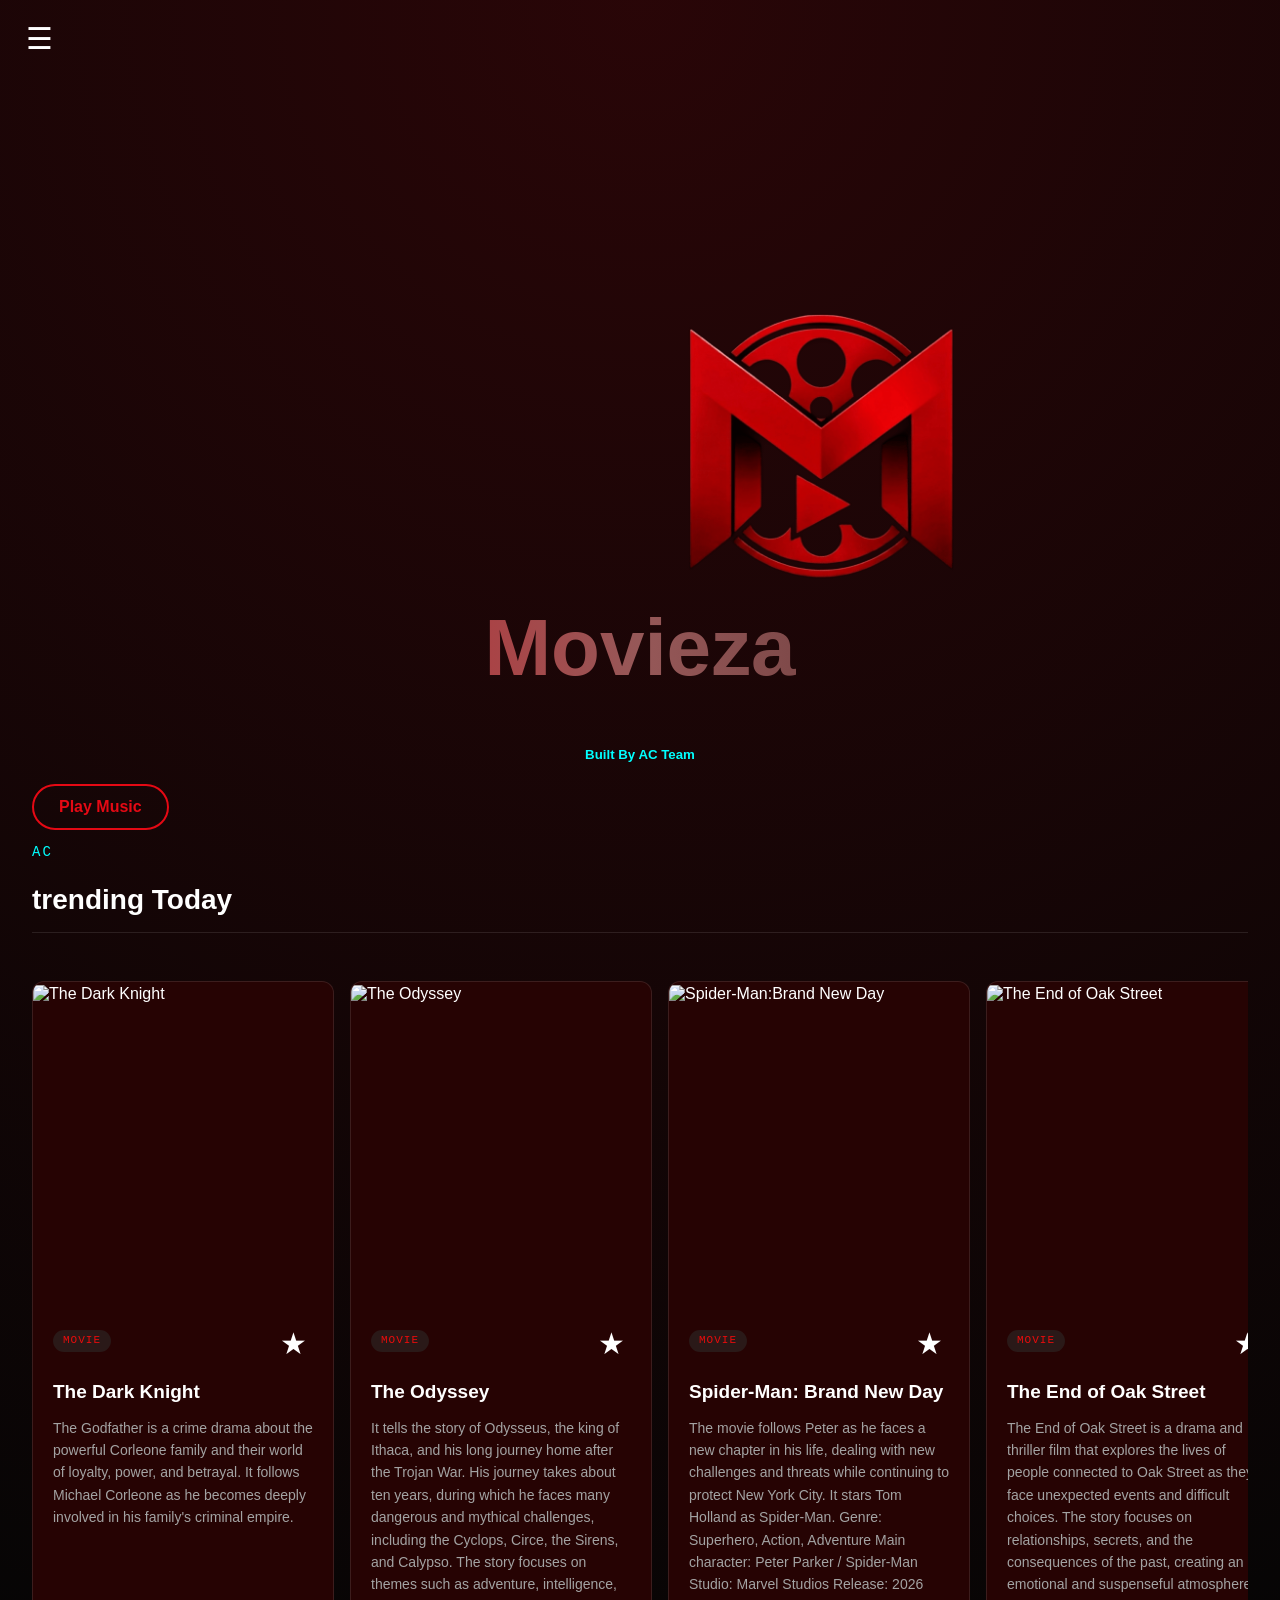
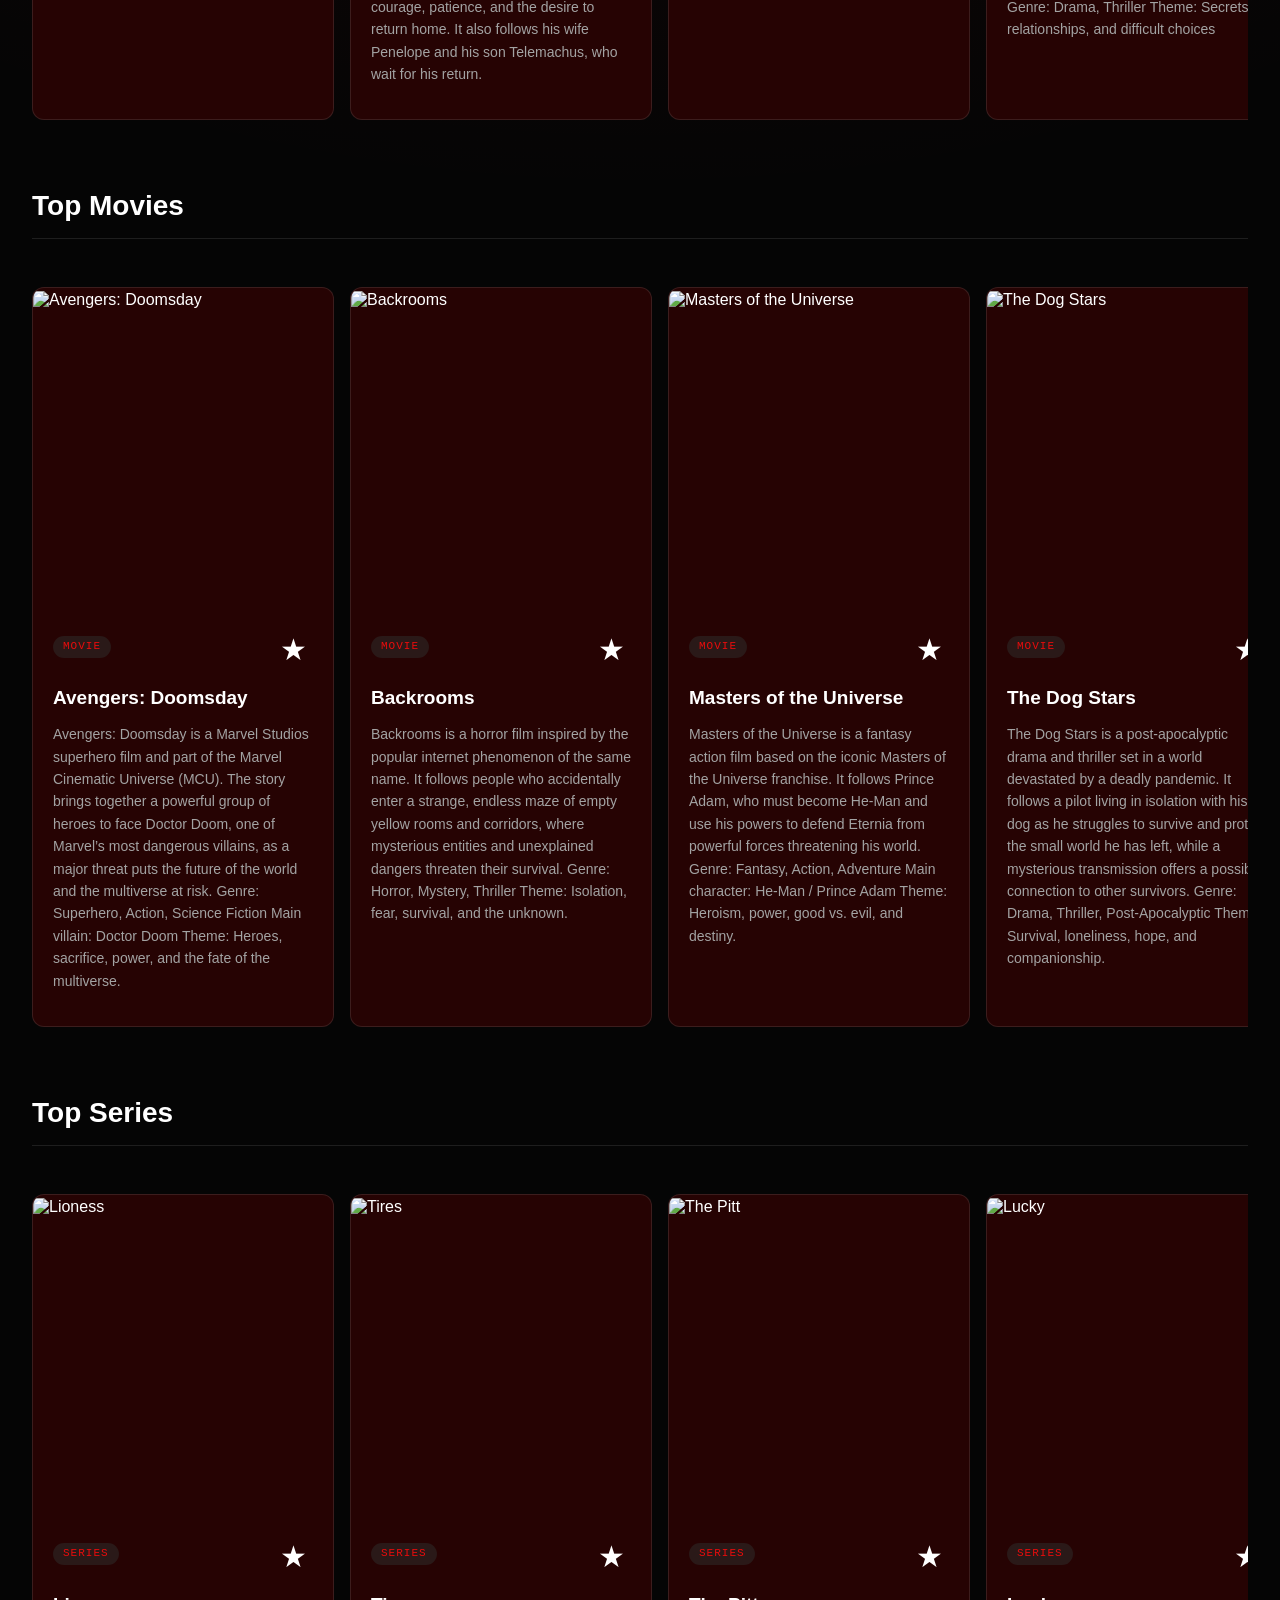
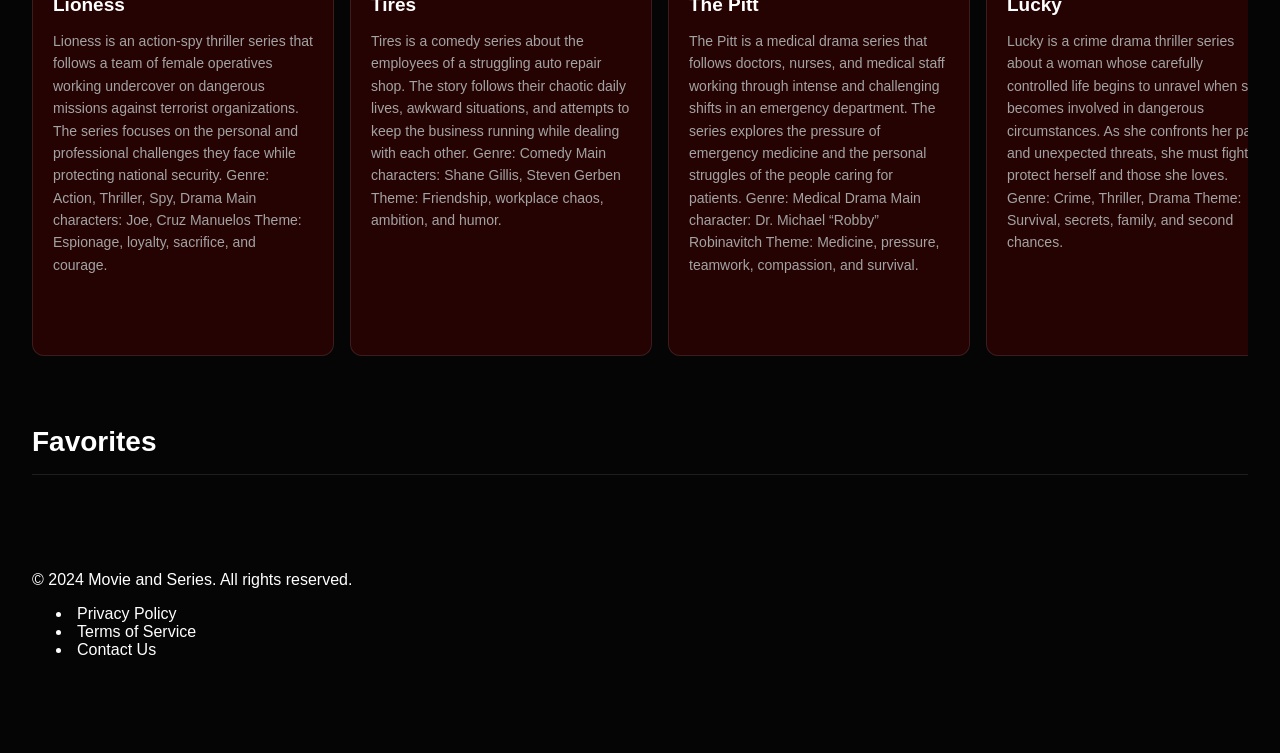
==== commit 4074df17: "change  the star color from black to white" ====
--- a/Home.html
+++ b/Home.html
@@ -1,831 +1,766 @@
 <!doctype html>
 <html lang="en">
-  <head>
-    <meta charset="UTF-8" />
-    <meta
-      name="viewport"
-      content="width=
-    , initial-scale=1.0"
-    />
-    <title>Movieza</title>
-    <link rel="stylesheet" href="Home.css" />
-    <script src="./Home.js" defer></script>
-  </head>
-
-  <head>
-    <meta charset="UTF-8" />
-    <meta
-      name="viewport"
-      content="width=
-    , initial-scale=1.0"
-    />
-    <title>Movieza</title>
-    <link rel="stylesheet" href="Home.css" />
-
-    <link rel="stylesheet" href="Home.js" />
-    <script src="Home.js" defer></script>
-    <link rel="stylesheet" href="https://fonts.googleapis.com/css2?family=Material+Symbols+Outlined:opsz,wght,FILL,GRAD@24,400,0,0&icon_names=search" />
+
+<head>
+  <meta charset="UTF-8" />
+  <meta name="viewport" content="width=
+    , initial-scale=1.0" />
+  <title>Movieza</title>
+  <link rel="stylesheet" href="Home.css" />
+  <script src="./Home.js" defer></script>
 </head>
-  </head>
-  
-  <body>
-    <main>
-      <button id="menuButton">☰</button>
-        <nav id="menu">
-          <img class="icon-mune"  src="music/Gemini_Generated_Image_bge7utbge7utbge7.png" width="90px" height="90px" alt="">
-            <a href="Home.html">Home</a>
-            <a href="signup.html">Sign Up</a>
-            <a id="loginBtn">Login</a>
-            <a href="#trend">Trending Today</a>
-            <a href="#top-movies">Top Movies</a>
-            <a href="#top-series">Top Series</a>
-        </nav>
-      <img class="icon" src="music/Gemini_Generated_Image_bge7utbge7utbge7.png" width="500px" height="500px" alt="">
-      <h1>Movieza</h1>
-      <h5>Built By AC Team</h5>
-      <audio id="music">
-        <source
-        src="music/Hans_Zimmer_-_A_Place_Among_The_Stars_OST_Interstellar_(mp3.pm).mp3"
-        type="audio/mpeg"
-        />
-      </audio>
-      
-      <form >
-      <div class="search">
-        <span class="search-icon material-symbols-outlined">search</span>
-        <input class="search-input" type="search" placeholder="Search">
+
+<head>
+  <meta charset="UTF-8" />
+  <meta name="viewport" content="width=
+    , initial-scale=1.0" />
+  <title>Movieza</title>
+  <link rel="stylesheet" href="Home.css" />
+
+  <link rel="stylesheet" href="Home.js" />
+  <script src="Home.js" defer></script>
+</head>
+
+<body>
+  <main>
+    <button id="menuButton">☰</button>
+    <nav id="menu">
+      <img class="icon-mune" src="music/Gemini_Generated_Image_bge7utbge7utbge7.png" width="90px" height="90px" alt="">
+      <a href="Home.html">Home</a>
+      <a href="signup.html">Sign Up</a>
+      <a id="loginBtn">Login</a>
+      <a href="#trend">Trending Today</a>
+      <a href="#top-movies">Top Movies</a>
+      <a href="#top-series">Top Series</a>
+    </nav>
+    <img class="icon" src="music/Gemini_Generated_Image_bge7utbge7utbge7.png" width="500px" height="500px" alt="">
+    <h1>Movieza</h1>
+    <h5>Built By AC Team</h5>
+    <audio id="music">
+      <source src="music/Hans_Zimmer_-_A_Place_Among_The_Stars_OST_Interstellar_(mp3.pm).mp3" type="audio/mpeg" />
+    </audio>
+
+    <button id="musicBtn">Play Music</button>
+    <section class="section">
+      <p class="section-eyebrow">AC</p>
+      <h2 id="trend">trending Today</h2>
+
+      <div class="member-conteinr scrol">
+        <div class="member-card">
+          <div class="card-accent accent-coral"></div>
+          <img
+            src="https://imgs.search.brave.com/6N-P5GiIYZbejXUbR0xnlRjsoiWozDZQO9gBazMsIhE/rs:fit:860:0:0:0/g:ce/aHR0cHM6Ly9tZWRp/YS5nZXR0eWltYWdl/cy5jb20vaWQvNTA1/OTk3MTA3L3Bob3Rv/L3RoZS1nb2RmYXRo/ZXItYS0xOTcyLWFt/ZXJpY2FuLWNyaW1l/LWZpbG0tc3RhcnJp/bmctbWFybG9uLWJy/YW5kby1hbmQtYWwt/cGFjaW5vLmpwZz9z/PTYxMng2MTImdz0w/Jms9MjAmYz1PcExr/d0RySVNraUJfYTJD/TXJqbk9qYUU5SzBG/SGhTWjl0dERDZ05V/WFRRPQ"
+            alt="The Dark Knight" />
+          <div class="card-body">
+            <div class="card-span">
+              <span class="role-tag"> movie</span>
+              <button class="star">★</button>
+            </div>
+            <p class="member-name">The Dark Knight</p>
+            <p class="member-desc">
+              The Godfather is a crime drama about the powerful Corleone
+              family and their world of loyalty, power, and betrayal. It
+              follows Michael Corleone as he becomes deeply involved in his
+              family's criminal empire.
+            </p>
+          </div>
+        </div>
+        <div class="member-card">
+          <div class="card-accent accent-coral"></div>
+          <img src="https://i.pinimg.com/736x/12/3c/ae/123caefae0e98da7dc2e3dee0e3728af.jpg" alt="The Odyssey" />
+          <div class="card-body">
+            <div class="card-span">
+              <span class="role-tag"> movie</span>
+              <button class="star">★</button>
+            </div>
+            <p class="member-name">The Odyssey</p>
+            <p class="member-desc">
+              It tells the story of Odysseus, the king of Ithaca, and his long journey home after the Trojan War. His
+              journey takes about ten years, during which he faces many dangerous and mythical challenges, including the
+              Cyclops, Circe, the Sirens, and Calypso.
+              The story focuses on themes such as adventure, intelligence, courage, patience, and the desire to return
+              home. It also follows his wife Penelope and his son Telemachus, who wait for his return.
+            </p>
+          </div>
+        </div>
+        <div class="member-card">
+          <div class="card-accent accent-coral"></div>
+          <img src="https://i.pinimg.com/736x/77/cc/4c/77cc4ce44bf0596f84939891c05f5a2e.jpg"
+            alt="Spider-Man:Brand New Day" />
+          <div class="card-body">
+            <div class="card-span">
+              <span class="role-tag"> movie</span>
+              <button class="star">★</button>
+            </div>
+            <p class="member-name">Spider-Man: Brand New Day</p>
+            <p class="member-desc">
+              The movie follows Peter as he faces a new chapter in his life, dealing with new challenges and threats
+              while continuing to protect New York City. It stars Tom Holland as Spider-Man.
+              Genre: Superhero, Action, Adventure
+              Main character: Peter Parker / Spider-Man
+              Studio: Marvel Studios
+              Release: 2026
+            </p>
+          </div>
+        </div>
+        <div class="member-card">
+          <div class="card-accent accent-coral"></div>
+          <img src="https://i.pinimg.com/736x/21/e6/52/21e6522e1cc537d4c2837e821f0424e0.jpg"
+            alt="The End of Oak Street" />
+          <div class="card-body">
+            <div class="card-span">
+              <span class="role-tag"> movie</span>
+              <button class="star">★</button>
+            </div>
+            <p class="member-name">The End of Oak Street</p>
+            <p class="member-desc">
+              The End of Oak Street is a drama and thriller film that explores the lives of people connected to Oak
+              Street as they face unexpected events and difficult choices. The story focuses on relationships, secrets,
+              and the consequences of the past, creating an emotional and suspenseful atmosphere.
+              Genre: Drama, Thriller
+              Theme: Secrets, relationships, and difficult choices
+            </p>
+          </div>
+        </div>
+        <div class="member-card">
+          <div class="card-accent accent-coral"></div>
+          <img src="https://i.pinimg.com/736x/87/27/fa/8727fa8b39bd03f751cfce2f8c456890.jpg" alt="Mutiny" />
+          <div class="card-body">
+            <div class="card-span">
+              <span class="role-tag"> movie</span>
+              <button class="star">★</button>
+            </div>
+            <p class="member-name">Mutiny</p>
+            <p class="member-desc">
+              Mutiny is an action thriller about a man who finds himself caught in a dangerous conflict after a betrayal
+              leads to a rebellion. As the situation escalates, he must fight to survive while uncovering the truth
+              behind the mutiny.
+              Genre: Action, Thriller
+              Theme: Betrayal, survival, and rebellion
+            </p>
+          </div>
+        </div>
+        <div class="member-card">
+          <div class="card-accent accent-coral"></div>
+          <img src="https://i.pinimg.com/1200x/f8/2d/ac/f82dacd18235bdbd038428fb6606d210.jpg" alt="Lanterns" />
+          <div class="card-body">
+            <div class="card-span">
+              <span class="role-tag"> series</span>
+              <button class="star">★</button>
+            </div>
+            <p class="member-name">Lanterns</p>
+            <p class="member-desc">
+              Lanterns is a superhero mystery series set in the DC Universe. It follows John Stewart and Hal Jordan, two
+              Green Lanterns who investigate a mysterious case on Earth that becomes connected to a larger and more
+              dangerous threat.
+              Genre: Superhero, Mystery, Drama
+              Main characters: John Stewart, Hal Jordan
+              Theme: Mystery, justice, and the struggle between good and evil.
+            </p>
+          </div>
+        </div>
+        <div class="member-card">
+          <div class="card-accent accent-coral"></div>
+          <img src="https://i.pinimg.com/736x/aa/df/94/aadf94fecd5f872f5e88982e97bf12c2.jpg" alt="Reacher" />
+          <div class="card-body">
+            <div class="card-span">
+              <span class="role-tag">series</span>
+              <button class="star">★</button>
+            </div>
+            <p class="member-name">Reacher</p>
+            <p class="member-desc">
+              Reacher is an action-crime series based on the novels by Lee Child. It follows Jack Reacher, a former
+              military investigator who travels from town to town and becomes involved in dangerous cases involving
+              crime, corruption, and conspiracy.
+              Genre: Action, Crime, Thriller
+              Main character: Jack Reacher
+              Theme: Justice, investigation, and survival.
+            </p>
+          </div>
+        </div>
+        <div class="member-card">
+          <div class="card-accent accent-coral"></div>
+          <img src="https://i.pinimg.com/736x/49/af/3d/49af3d0322ebb06f501f91948ea146fe.jpg"
+            alt="Insidious: Out of the Further" />
+          <div class="card-body">
+            <div class="card-span">
+              <span class="role-tag">movie</span>
+              <button class="star">★</button>
+            </div>
+            <p class="member-name">Insidious: Out of the Further</p>
+            <p class="member-desc">
+              Insidious: Out of the Further is a supernatural horror film and a new chapter in the Insidious franchise.
+              The story explores The Further, a mysterious supernatural realm connected to the dead, as terrifying
+              forces threaten the living.
+              Genre: Horror, Supernatural, Thriller
+              Theme: Fear, the supernatural, and survival.
+            </p>
+          </div>
+        </div>
+        <div class="member-card">
+          <div class="card-accent accent-coral"></div>
+          <img src="https://i.pinimg.com/736x/ce/5a/f2/ce5af216d10d8b31db56a9421a79a6e7.jpg"
+            alt="Bleach: Thousand-Year Blood War" />
+          <div class="card-body">
+            <div class="card-span">
+              <span class="role-tag">series</span>
+              <button class="star">★</button>
+            </div>
+            <p class="member-name">Bleach: Thousand-Year Blood War</p>
+            <p class="member-desc">
+              Bleach: Thousand-Year Blood War is an action, fantasy, and supernatural anime series based on Tite Kubo’s
+              Bleach manga. It follows Ichigo Kurosaki and the Soul Reapers as they face the Quincy army, led by the
+              powerful Yhwach, in a devastating war that threatens both the Soul Society and the human world.
+              Genre: Action, Fantasy, Supernatural
+              Main character: Ichigo Kurosaki
+              Theme: War, loyalty, friendship, and sacrifice.
+            </p>
+          </div>
+        </div>
+        <div class="member-card">
+          <div class="card-accent accent-coral"></div>
+          <img src="https://i.pinimg.com/736x/25/0c/1e/250c1ea288e69805cfc401a9bbf2c009.jpg" alt="Obsession" />
+          <div class="card-body">
+            <div class="card-span">
+              <span class="role-tag"> movie</span>
+              <button class="star">★</button>
+            </div>
+            <p class="member-name">Obsession</p>
+            <p class="member-desc">
+              Obsession is a psychological thriller that explores how intense desire and fixation can turn into a
+              dangerous obsession. As the characters become increasingly consumed by their emotions, secrets are
+              revealed and relationships begin to fall apart.
+              Genre: Psychological Thriller, Drama
+              Theme: Desire, obsession, secrets, and betrayal.
+            </p>
+          </div>
+        </div>
+        <div class="member-card">
+          <div class="card-accent accent-coral"></div>
+          <img src="https://i.pinimg.com/736x/64/df/03/64df03160b3517d40e3d292d247b156f.jpg" alt="Silo" />
+          <div class="card-body">
+            <div class="card-span">
+              <span class="role-tag">series</span>
+              <button class="star">★</button>
+            </div>
+            <p class="member-name">Silo</p>
+            <p class="member-desc">
+              Silo is a science-fiction mystery series set in a dystopian future where thousands of people live
+              underground in a massive silo, believing the outside world is toxic and deadly. When engineer Juliette
+              Nichols begins investigating a series of mysterious deaths, she discovers secrets that challenge
+              everything the residents believe about their world.
+
+              Genre: Science Fiction, Mystery, Drama
+              Main character: Juliette Nichols
+              Theme: Truth, control, survival, and rebellion.
+            </p>
+          </div>
+        </div>
+        <div class="member-card">
+          <div class="card-accent accent-coral"></div>
+          <img src="https://i.pinimg.com/736x/f1/fd/6f/f1fd6f08c9b115740fb61c1f1f29c561.jpg" alt="The Last House" />
+          <div class="card-body">
+            <div class="card-span">
+              <span class="role-tag"> movie</span>
+              <button class="star">★</button>
+            </div>
+            <p class="member-name">The Last House</p>
+            <p class="member-desc">
+              The Last House is a horror thriller about a family who finds themselves trapped in a mysterious house
+              where disturbing secrets and terrifying events begin to unfold. As the danger grows, they must uncover the
+              truth before it is too late.
+              Genre: Horror, Thriller, Mystery
+              Theme: Fear, secrets, survival, and family.
+            </p>
+          </div>
+        </div>
       </div>
-    
-    </form>
-      <button id="musicBtn">Play Music</button>
-      <section class="section">
-        <p class="section-eyebrow">AC</p>
-        <h2 id="trend">trending Today</h2>
-        
-        <div class="member-conteinr scrol">
-          <div class="member-card">
-            <div class="card-accent accent-coral"></div>
-            <img
-              src="https://imgs.search.brave.com/6N-P5GiIYZbejXUbR0xnlRjsoiWozDZQO9gBazMsIhE/rs:fit:860:0:0:0/g:ce/aHR0cHM6Ly9tZWRp/YS5nZXR0eWltYWdl/cy5jb20vaWQvNTA1/OTk3MTA3L3Bob3Rv/L3RoZS1nb2RmYXRo/ZXItYS0xOTcyLWFt/ZXJpY2FuLWNyaW1l/LWZpbG0tc3RhcnJp/bmctbWFybG9uLWJy/YW5kby1hbmQtYWwt/cGFjaW5vLmpwZz9z/PTYxMng2MTImdz0w/Jms9MjAmYz1PcExr/d0RySVNraUJfYTJD/TXJqbk9qYUU5SzBG/SGhTWjl0dERDZ05V/WFRRPQ"
-              alt="The Dark Knight"
-            />
-            <div class="card-body">
-              <div class="card-span">
-                <span class="role-tag"> movie</span>
-                <button class="star">★</button>
-              </div>
-              <p class="member-name">The Dark Knight</p>
-              <p class="member-desc">
-                The Godfather is a crime drama about the powerful Corleone
-                family and their world of loyalty, power, and betrayal. It
-                follows Michael Corleone as he becomes deeply involved in his
-                family's criminal empire.
-              </p>
-            </div>
-          </div>
-          <div class="member-card">
-            <div class="card-accent accent-coral"></div>
-            <img
-              src="https://imgs.search.brave.com/6N-P5GiIYZbejXUbR0xnlRjsoiWozDZQO9gBazMsIhE/rs:fit:860:0:0:0/g:ce/aHR0cHM6Ly9tZWRp/YS5nZXR0eWltYWdl/cy5jb20vaWQvNTA1/OTk3MTA3L3Bob3Rv/L3RoZS1nb2RmYXRo/ZXItYS0xOTcyLWFt/ZXJpY2FuLWNyaW1l/LWZpbG0tc3RhcnJp/bmctbWFybG9uLWJy/YW5kby1hbmQtYWwt/cGFjaW5vLmpwZz9z/PTYxMng2MTImdz0w/Jms9MjAmYz1PcExr/d0RySVNraUJfYTJD/TXJqbk9qYUU5SzBG/SGhTWjl0dERDZ05V/WFRRPQ"
-              alt="The Dark Knight"
-            />
-            <div class="card-body">
-              <div class="card-span">
-                <span class="role-tag"> movie</span>
-                <button class="star">★</button>
-              </div>
-              <p class="member-name">The Dark Knight</p>
-              <p class="member-desc">
-                The Godfather is a crime drama about the powerful Corleone
-                family and their world of loyalty, power, and betrayal. It
-                follows Michael Corleone as he becomes deeply involved in his
-                family's criminal empire.
-              </p>
-            </div>
-          </div>
-          <div class="member-card">
-            <div class="card-accent accent-coral"></div>
-            <img
-              src="https://imgs.search.brave.com/6N-P5GiIYZbejXUbR0xnlRjsoiWozDZQO9gBazMsIhE/rs:fit:860:0:0:0/g:ce/aHR0cHM6Ly9tZWRp/YS5nZXR0eWltYWdl/cy5jb20vaWQvNTA1/OTk3MTA3L3Bob3Rv/L3RoZS1nb2RmYXRo/ZXItYS0xOTcyLWFt/ZXJpY2FuLWNyaW1l/LWZpbG0tc3RhcnJp/bmctbWFybG9uLWJy/YW5kby1hbmQtYWwt/cGFjaW5vLmpwZz9z/PTYxMng2MTImdz0w/Jms9MjAmYz1PcExr/d0RySVNraUJfYTJD/TXJqbk9qYUU5SzBG/SGhTWjl0dERDZ05V/WFRRPQ"
-              alt="The Dark Knight"
-            />
-            <div class="card-body">
-              <div class="card-span">
-                <span class="role-tag"> movie</span>
-                <button class="star">★</button>
-              </div>
-              <p class="member-name">The Dark Knight</p>
-              <p class="member-desc">
-                The Godfather is a crime drama about the powerful Corleone
-                family and their world of loyalty, power, and betrayal. It
-                follows Michael Corleone as he becomes deeply involved in his
-                family's criminal empire.
-              </p>
-            </div>
-          </div>
-          <div class="member-card">
-            <div class="card-accent accent-coral"></div>
-            <img
-              src="https://imgs.search.brave.com/6N-P5GiIYZbejXUbR0xnlRjsoiWozDZQO9gBazMsIhE/rs:fit:860:0:0:0/g:ce/aHR0cHM6Ly9tZWRp/YS5nZXR0eWltYWdl/cy5jb20vaWQvNTA1/OTk3MTA3L3Bob3Rv/L3RoZS1nb2RmYXRo/ZXItYS0xOTcyLWFt/ZXJpY2FuLWNyaW1l/LWZpbG0tc3RhcnJp/bmctbWFybG9uLWJy/YW5kby1hbmQtYWwt/cGFjaW5vLmpwZz9z/PTYxMng2MTImdz0w/Jms9MjAmYz1PcExr/d0RySVNraUJfYTJD/TXJqbk9qYUU5SzBG/SGhTWjl0dERDZ05V/WFRRPQ"
-              alt="The Dark Knight"
-            />
-            <div class="card-body">
-              <div class="card-span">
-                <span class="role-tag"> movie</span>
-                <button class="star">★</button>
-              </div>
-              <p class="member-name">The Dark Knight</p>
-              <p class="member-desc">
-                The Godfather is a crime drama about the powerful Corleone
-                family and their world of loyalty, power, and betrayal. It
-                follows Michael Corleone as he becomes deeply involved in his
-                family's criminal empire.
-              </p>
-            </div>
-          </div>
-          <div class="member-card">
-            <div class="card-accent accent-coral"></div>
-            <img
-              src="https://imgs.search.brave.com/6N-P5GiIYZbejXUbR0xnlRjsoiWozDZQO9gBazMsIhE/rs:fit:860:0:0:0/g:ce/aHR0cHM6Ly9tZWRp/YS5nZXR0eWltYWdl/cy5jb20vaWQvNTA1/OTk3MTA3L3Bob3Rv/L3RoZS1nb2RmYXRo/ZXItYS0xOTcyLWFt/ZXJpY2FuLWNyaW1l/LWZpbG0tc3RhcnJp/bmctbWFybG9uLWJy/YW5kby1hbmQtYWwt/cGFjaW5vLmpwZz9z/PTYxMng2MTImdz0w/Jms9MjAmYz1PcExr/d0RySVNraUJfYTJD/TXJqbk9qYUU5SzBG/SGhTWjl0dERDZ05V/WFRRPQ"
-              alt="The Dark Knight"
-            />
-            <div class="card-body">
-              <div class="card-span">
-                <span class="role-tag"> movie</span>
-                <button class="star">★</button>
-              </div>
-              <p class="member-name">The Dark Knight</p>
-              <p class="member-desc">
-                The Godfather is a crime drama about the powerful Corleone
-                family and their world of loyalty, power, and betrayal. It
-                follows Michael Corleone as he becomes deeply involved in his
-                family's criminal empire.
-              </p>
-            </div>
-          </div>
-          <div class="member-card">
-            <div class="card-accent accent-coral"></div>
-            <img
-              src="https://imgs.search.brave.com/6N-P5GiIYZbejXUbR0xnlRjsoiWozDZQO9gBazMsIhE/rs:fit:860:0:0:0/g:ce/aHR0cHM6Ly9tZWRp/YS5nZXR0eWltYWdl/cy5jb20vaWQvNTA1/OTk3MTA3L3Bob3Rv/L3RoZS1nb2RmYXRo/ZXItYS0xOTcyLWFt/ZXJpY2FuLWNyaW1l/LWZpbG0tc3RhcnJp/bmctbWFybG9uLWJy/YW5kby1hbmQtYWwt/cGFjaW5vLmpwZz9z/PTYxMng2MTImdz0w/Jms9MjAmYz1PcExr/d0RySVNraUJfYTJD/TXJqbk9qYUU5SzBG/SGhTWjl0dERDZ05V/WFRRPQ"
-              alt="The Dark Knight"
-            />
-            <div class="card-body">
-              <div class="card-span">
-                <span class="role-tag"> movie</span>
-                <button class="star">★</button>
-              </div>
-              <p class="member-name">The Dark Knight</p>
-              <p class="member-desc">
-                The Godfather is a crime drama about the powerful Corleone
-                family and their world of loyalty, power, and betrayal. It
-                follows Michael Corleone as he becomes deeply involved in his
-                family's criminal empire.
-              </p>
-            </div>
-          </div>
-          <div class="member-card">
-            <div class="card-accent accent-coral"></div>
-            <img
-              src="https://imgs.search.brave.com/6N-P5GiIYZbejXUbR0xnlRjsoiWozDZQO9gBazMsIhE/rs:fit:860:0:0:0/g:ce/aHR0cHM6Ly9tZWRp/YS5nZXR0eWltYWdl/cy5jb20vaWQvNTA1/OTk3MTA3L3Bob3Rv/L3RoZS1nb2RmYXRo/ZXItYS0xOTcyLWFt/ZXJpY2FuLWNyaW1l/LWZpbG0tc3RhcnJp/bmctbWFybG9uLWJy/YW5kby1hbmQtYWwt/cGFjaW5vLmpwZz9z/PTYxMng2MTImdz0w/Jms9MjAmYz1PcExr/d0RySVNraUJfYTJD/TXJqbk9qYUU5SzBG/SGhTWjl0dERDZ05V/WFRRPQ"
-              alt="The Dark Knight"
-            />
-            <div class="card-body">
-              <div class="card-span">
-                <span class="role-tag"> movie</span>
-                <button class="star">★</button>
-              </div>
-              <p class="member-name">The Dark Knight</p>
-              <p class="member-desc">
-                The Godfather is a crime drama about the powerful Corleone
-                family and their world of loyalty, power, and betrayal. It
-                follows Michael Corleone as he becomes deeply involved in his
-                family's criminal empire.
-              </p>
-            </div>
-          </div>
-          <div class="member-card">
-            <div class="card-accent accent-coral"></div>
-            <img
-              src="https://imgs.search.brave.com/6N-P5GiIYZbejXUbR0xnlRjsoiWozDZQO9gBazMsIhE/rs:fit:860:0:0:0/g:ce/aHR0cHM6Ly9tZWRp/YS5nZXR0eWltYWdl/cy5jb20vaWQvNTA1/OTk3MTA3L3Bob3Rv/L3RoZS1nb2RmYXRo/ZXItYS0xOTcyLWFt/ZXJpY2FuLWNyaW1l/LWZpbG0tc3RhcnJp/bmctbWFybG9uLWJy/YW5kby1hbmQtYWwt/cGFjaW5vLmpwZz9z/PTYxMng2MTImdz0w/Jms9MjAmYz1PcExr/d0RySVNraUJfYTJD/TXJqbk9qYUU5SzBG/SGhTWjl0dERDZ05V/WFRRPQ"
-              alt="The Dark Knight"
-            />
-            <div class="card-body">
-              <div class="card-span">
-                <span class="role-tag"> movie</span>
-                <button class="star">★</button>
-              </div>
-              <p class="member-name">The Dark Knight</p>
-              <p class="member-desc">
-                The Godfather is a crime drama about the powerful Corleone
-                family and their world of loyalty, power, and betrayal. It
-                follows Michael Corleone as he becomes deeply involved in his
-                family's criminal empire.
-              </p>
-            </div>
-          </div>
-          <div class="member-card">
-            <div class="card-accent accent-coral"></div>
-            <img
-              src="https://imgs.search.brave.com/6N-P5GiIYZbejXUbR0xnlRjsoiWozDZQO9gBazMsIhE/rs:fit:860:0:0:0/g:ce/aHR0cHM6Ly9tZWRp/YS5nZXR0eWltYWdl/cy5jb20vaWQvNTA1/OTk3MTA3L3Bob3Rv/L3RoZS1nb2RmYXRo/ZXItYS0xOTcyLWFt/ZXJpY2FuLWNyaW1l/LWZpbG0tc3RhcnJp/bmctbWFybG9uLWJy/YW5kby1hbmQtYWwt/cGFjaW5vLmpwZz9z/PTYxMng2MTImdz0w/Jms9MjAmYz1PcExr/d0RySVNraUJfYTJD/TXJqbk9qYUU5SzBG/SGhTWjl0dERDZ05V/WFRRPQ"
-              alt="The Dark Knight"
-            />
-            <div class="card-body">
-              <div class="card-span">
-                <span class="role-tag"> movie</span>
-                <button class="star">★</button>
-              </div>
-              <p class="member-name">The Dark Knight</p>
-              <p class="member-desc">
-                The Godfather is a crime drama about the powerful Corleone
-                family and their world of loyalty, power, and betrayal. It
-                follows Michael Corleone as he becomes deeply involved in his
-                family's criminal empire.
-              </p>
-            </div>
-          </div>
-          <div class="member-card">
-            <div class="card-accent accent-coral"></div>
-            <img
-              src="https://imgs.search.brave.com/6N-P5GiIYZbejXUbR0xnlRjsoiWozDZQO9gBazMsIhE/rs:fit:860:0:0:0/g:ce/aHR0cHM6Ly9tZWRp/YS5nZXR0eWltYWdl/cy5jb20vaWQvNTA1/OTk3MTA3L3Bob3Rv/L3RoZS1nb2RmYXRo/ZXItYS0xOTcyLWFt/ZXJpY2FuLWNyaW1l/LWZpbG0tc3RhcnJp/bmctbWFybG9uLWJy/YW5kby1hbmQtYWwt/cGFjaW5vLmpwZz9z/PTYxMng2MTImdz0w/Jms9MjAmYz1PcExr/d0RySVNraUJfYTJD/TXJqbk9qYUU5SzBG/SGhTWjl0dERDZ05V/WFRRPQ"
-              alt="The Dark Knight"
-            />
-            <div class="card-body">
-              <div class="card-span">
-                <span class="role-tag"> movie</span>
-                <button class="star">★</button>
-              </div>
-              <p class="member-name">The Dark Knight</p>
-              <p class="member-desc">
-                The Godfather is a crime drama about the powerful Corleone
-                family and their world of loyalty, power, and betrayal. It
-                follows Michael Corleone as he becomes deeply involved in his
-                family's criminal empire.
-              </p>
-            </div>
-          </div>
-          <div class="member-card">
-            <div class="card-accent accent-coral"></div>
-            <img
-              src="https://imgs.search.brave.com/6N-P5GiIYZbejXUbR0xnlRjsoiWozDZQO9gBazMsIhE/rs:fit:860:0:0:0/g:ce/aHR0cHM6Ly9tZWRp/YS5nZXR0eWltYWdl/cy5jb20vaWQvNTA1/OTk3MTA3L3Bob3Rv/L3RoZS1nb2RmYXRo/ZXItYS0xOTcyLWFt/ZXJpY2FuLWNyaW1l/LWZpbG0tc3RhcnJp/bmctbWFybG9uLWJy/YW5kby1hbmQtYWwt/cGFjaW5vLmpwZz9z/PTYxMng2MTImdz0w/Jms9MjAmYz1PcExr/d0RySVNraUJfYTJD/TXJqbk9qYUU5SzBG/SGhTWjl0dERDZ05V/WFRRPQ"
-              alt="The Dark Knight"
-            />
-            <div class="card-body">
-              <div class="card-span">
-                <span class="role-tag"> movie</span>
-                <button class="star">★</button>
-              </div>
-              <p class="member-name">The Dark Knight</p>
-              <p class="member-desc">
-                The Godfather is a crime drama about the powerful Corleone
-                family and their world of loyalty, power, and betrayal. It
-                follows Michael Corleone as he becomes deeply involved in his
-                family's criminal empire.
-              </p>
-            </div>
-          </div>
-          <div class="member-card">
-            <div class="card-accent accent-coral"></div>
-            <img
-              src="https://imgs.search.brave.com/6N-P5GiIYZbejXUbR0xnlRjsoiWozDZQO9gBazMsIhE/rs:fit:860:0:0:0/g:ce/aHR0cHM6Ly9tZWRp/YS5nZXR0eWltYWdl/cy5jb20vaWQvNTA1/OTk3MTA3L3Bob3Rv/L3RoZS1nb2RmYXRo/ZXItYS0xOTcyLWFt/ZXJpY2FuLWNyaW1l/LWZpbG0tc3RhcnJp/bmctbWFybG9uLWJy/YW5kby1hbmQtYWwt/cGFjaW5vLmpwZz9z/PTYxMng2MTImdz0w/Jms9MjAmYz1PcExr/d0RySVNraUJfYTJD/TXJqbk9qYUU5SzBG/SGhTWjl0dERDZ05V/WFRRPQ"
-              alt="The Dark Knight"
-            />
-            <div class="card-body">
-              <div class="card-span">
-                <span class="role-tag"> movie</span>
-                <button class="star">★</button>
-              </div>
-              <p class="member-name">The Dark Knight</p>
-              <p class="member-desc">
-                The Godfather is a crime drama about the powerful Corleone
-                family and their world of loyalty, power, and betrayal. It
-                follows Michael Corleone as he becomes deeply involved in his
-                family's criminal empire.
-              </p>
-            </div>
-          </div>
-        </div>
-      </section>
-      <section class="section">
-        <h2 id="top-movies">Top Movies</h2>
-        <div class="member-conteinr scrol2">
-          <div class="member-card">
-            <div class="card-accent accent-coral"></div>
-            <img
-              src="https://imgs.search.brave.com/6N-P5GiIYZbejXUbR0xnlRjsoiWozDZQO9gBazMsIhE/rs:fit:860:0:0:0/g:ce/aHR0cHM6Ly9tZWRp/YS5nZXR0eWltYWdl/cy5jb20vaWQvNTA1/OTk3MTA3L3Bob3Rv/L3RoZS1nb2RmYXRo/ZXItYS0xOTcyLWFt/ZXJpY2FuLWNyaW1l/LWZpbG0tc3RhcnJp/bmctbWFybG9uLWJy/YW5kby1hbmQtYWwt/cGFjaW5vLmpwZz9z/PTYxMng2MTImdz0w/Jms9MjAmYz1PcExr/d0RySVNraUJfYTJD/TXJqbk9qYUU5SzBG/SGhTWjl0dERDZ05V/WFRRPQ"
-              alt="The Dark Knight"
-            />
-            <div class="card-body">
-              <div class="card-span">
-                <span class="role-tag"> movie</span>
-                <button class="star">★</button>
-              </div>
-              <p class="member-name">The Dark Knight</p>
-              <p class="member-desc">
-                The Godfather is a crime drama about the powerful Corleone
-                family and their world of loyalty, power, and betrayal. It
-                follows Michael Corleone as he becomes deeply involved in his
-                family's criminal empire.
-              </p>
-            </div>
-          </div>
-          <div class="member-card">
-            <div class="card-accent accent-coral"></div>
-            <img
-              src="https://imgs.search.brave.com/6N-P5GiIYZbejXUbR0xnlRjsoiWozDZQO9gBazMsIhE/rs:fit:860:0:0:0/g:ce/aHR0cHM6Ly9tZWRp/YS5nZXR0eWltYWdl/cy5jb20vaWQvNTA1/OTk3MTA3L3Bob3Rv/L3RoZS1nb2RmYXRo/ZXItYS0xOTcyLWFt/ZXJpY2FuLWNyaW1l/LWZpbG0tc3RhcnJp/bmctbWFybG9uLWJy/YW5kby1hbmQtYWwt/cGFjaW5vLmpwZz9z/PTYxMng2MTImdz0w/Jms9MjAmYz1PcExr/d0RySVNraUJfYTJD/TXJqbk9qYUU5SzBG/SGhTWjl0dERDZ05V/WFRRPQ"
-              alt="The Dark Knight"
-            />
-            <div class="card-body">
-              <div class="card-span">
-                <span class="role-tag"> movie</span>
-                <button class="star">★</button>
-              </div>
-              <p class="member-name">The Dark Knight</p>
-              <p class="member-desc">
-                The Godfather is a crime drama about the powerful Corleone
-                family and their world of loyalty, power, and betrayal. It
-                follows Michael Corleone as he becomes deeply involved in his
-                family's criminal empire.
-              </p>
-            </div>
-          </div>
-          <div class="member-card">
-            <div class="card-accent accent-coral"></div>
-            <img
-              src="https://imgs.search.brave.com/6N-P5GiIYZbejXUbR0xnlRjsoiWozDZQO9gBazMsIhE/rs:fit:860:0:0:0/g:ce/aHR0cHM6Ly9tZWRp/YS5nZXR0eWltYWdl/cy5jb20vaWQvNTA1/OTk3MTA3L3Bob3Rv/L3RoZS1nb2RmYXRo/ZXItYS0xOTcyLWFt/ZXJpY2FuLWNyaW1l/LWZpbG0tc3RhcnJp/bmctbWFybG9uLWJy/YW5kby1hbmQtYWwt/cGFjaW5vLmpwZz9z/PTYxMng2MTImdz0w/Jms9MjAmYz1PcExr/d0RySVNraUJfYTJD/TXJqbk9qYUU5SzBG/SGhTWjl0dERDZ05V/WFRRPQ"
-              alt="The Dark Knight"
-            />
-            <div class="card-body">
-              <div class="card-span">
-                <span class="role-tag"> movie</span>
-                <button class="star">★</button>
-              </div>
-              <p class="member-name">The Dark Knight</p>
-              <p class="member-desc">
-                The Godfather is a crime drama about the powerful Corleone
-                family and their world of loyalty, power, and betrayal. It
-                follows Michael Corleone as he becomes deeply involved in his
-                family's criminal empire.
-              </p>
-            </div>
-          </div>
-          <div class="member-card">
-            <div class="card-accent accent-coral"></div>
-            <img
-              src="https://imgs.search.brave.com/6N-P5GiIYZbejXUbR0xnlRjsoiWozDZQO9gBazMsIhE/rs:fit:860:0:0:0/g:ce/aHR0cHM6Ly9tZWRp/YS5nZXR0eWltYWdl/cy5jb20vaWQvNTA1/OTk3MTA3L3Bob3Rv/L3RoZS1nb2RmYXRo/ZXItYS0xOTcyLWFt/ZXJpY2FuLWNyaW1l/LWZpbG0tc3RhcnJp/bmctbWFybG9uLWJy/YW5kby1hbmQtYWwt/cGFjaW5vLmpwZz9z/PTYxMng2MTImdz0w/Jms9MjAmYz1PcExr/d0RySVNraUJfYTJD/TXJqbk9qYUU5SzBG/SGhTWjl0dERDZ05V/WFRRPQ"
-              alt="The Dark Knight"
-            />
-            <div class="card-body">
-              <div class="card-span">
-                <span class="role-tag"> movie</span>
-                <button class="star">★</button>
-              </div>
-              <p class="member-name">The Dark Knight</p>
-              <p class="member-desc">
-                The Godfather is a crime drama about the powerful Corleone
-                family and their world of loyalty, power, and betrayal. It
-                follows Michael Corleone as he becomes deeply involved in his
-                family's criminal empire.
-              </p>
-            </div>
-          </div>
-          <div class="member-card">
-            <div class="card-accent accent-coral"></div>
-            <img
-              src="https://imgs.search.brave.com/6N-P5GiIYZbejXUbR0xnlRjsoiWozDZQO9gBazMsIhE/rs:fit:860:0:0:0/g:ce/aHR0cHM6Ly9tZWRp/YS5nZXR0eWltYWdl/cy5jb20vaWQvNTA1/OTk3MTA3L3Bob3Rv/L3RoZS1nb2RmYXRo/ZXItYS0xOTcyLWFt/ZXJpY2FuLWNyaW1l/LWZpbG0tc3RhcnJp/bmctbWFybG9uLWJy/YW5kby1hbmQtYWwt/cGFjaW5vLmpwZz9z/PTYxMng2MTImdz0w/Jms9MjAmYz1PcExr/d0RySVNraUJfYTJD/TXJqbk9qYUU5SzBG/SGhTWjl0dERDZ05V/WFRRPQ"
-              alt="The Dark Knight"
-            />
-            <div class="card-body">
-              <div class="card-span">
-                <span class="role-tag"> movie</span>
-                <button class="star">★</button>
-              </div>
-              <p class="member-name">The Dark Knight</p>
-              <p class="member-desc">
-                The Godfather is a crime drama about the powerful Corleone
-                family and their world of loyalty, power, and betrayal. It
-                follows Michael Corleone as he becomes deeply involved in his
-                family's criminal empire.
-              </p>
-            </div>
-          </div>
-          <div class="member-card">
-            <div class="card-accent accent-coral"></div>
-            <img
-              src="https://imgs.search.brave.com/6N-P5GiIYZbejXUbR0xnlRjsoiWozDZQO9gBazMsIhE/rs:fit:860:0:0:0/g:ce/aHR0cHM6Ly9tZWRp/YS5nZXR0eWltYWdl/cy5jb20vaWQvNTA1/OTk3MTA3L3Bob3Rv/L3RoZS1nb2RmYXRo/ZXItYS0xOTcyLWFt/ZXJpY2FuLWNyaW1l/LWZpbG0tc3RhcnJp/bmctbWFybG9uLWJy/YW5kby1hbmQtYWwt/cGFjaW5vLmpwZz9z/PTYxMng2MTImdz0w/Jms9MjAmYz1PcExr/d0RySVNraUJfYTJD/TXJqbk9qYUU5SzBG/SGhTWjl0dERDZ05V/WFRRPQ"
-              alt="The Dark Knight"
-            />
-            <div class="card-body">
-              <div class="card-span">
-                <span class="role-tag"> movie</span>
-                <button class="star">★</button>
-              </div>
-              <p class="member-name">The Dark Knight</p>
-              <p class="member-desc">
-                The Godfather is a crime drama about the powerful Corleone
-                family and their world of loyalty, power, and betrayal. It
-                follows Michael Corleone as he becomes deeply involved in his
-                family's criminal empire.
-              </p>
-            </div>
-          </div>
-          <div class="member-card">
-            <div class="card-accent accent-coral"></div>
-            <img
-              src="https://imgs.search.brave.com/6N-P5GiIYZbejXUbR0xnlRjsoiWozDZQO9gBazMsIhE/rs:fit:860:0:0:0/g:ce/aHR0cHM6Ly9tZWRp/YS5nZXR0eWltYWdl/cy5jb20vaWQvNTA1/OTk3MTA3L3Bob3Rv/L3RoZS1nb2RmYXRo/ZXItYS0xOTcyLWFt/ZXJpY2FuLWNyaW1l/LWZpbG0tc3RhcnJp/bmctbWFybG9uLWJy/YW5kby1hbmQtYWwt/cGFjaW5vLmpwZz9z/PTYxMng2MTImdz0w/Jms9MjAmYz1PcExr/d0RySVNraUJfYTJD/TXJqbk9qYUU5SzBG/SGhTWjl0dERDZ05V/WFRRPQ"
-              alt="The Dark Knight"
-            />
-            <div class="card-body">
-              <div class="card-span">
-                <span class="role-tag"> movie</span>
-                <button class="star">★</button>
-              </div>
-              <p class="member-name">The Dark Knight</p>
-              <p class="member-desc">
-                The Godfather is a crime drama about the powerful Corleone
-                family and their world of loyalty, power, and betrayal. It
-                follows Michael Corleone as he becomes deeply involved in his
-                family's criminal empire.
-              </p>
-            </div>
-          </div>
-          <div class="member-card">
-            <div class="card-accent accent-coral"></div>
-            <img
-              src="https://imgs.search.brave.com/6N-P5GiIYZbejXUbR0xnlRjsoiWozDZQO9gBazMsIhE/rs:fit:860:0:0:0/g:ce/aHR0cHM6Ly9tZWRp/YS5nZXR0eWltYWdl/cy5jb20vaWQvNTA1/OTk3MTA3L3Bob3Rv/L3RoZS1nb2RmYXRo/ZXItYS0xOTcyLWFt/ZXJpY2FuLWNyaW1l/LWZpbG0tc3RhcnJp/bmctbWFybG9uLWJy/YW5kby1hbmQtYWwt/cGFjaW5vLmpwZz9z/PTYxMng2MTImdz0w/Jms9MjAmYz1PcExr/d0RySVNraUJfYTJD/TXJqbk9qYUU5SzBG/SGhTWjl0dERDZ05V/WFRRPQ"
-              alt="The Dark Knight"
-            />
-            <div class="card-body">
-              <div class="card-span">
-                <span class="role-tag"> movie</span>
-                <button class="star">★</button>
-              </div>
-              <p class="member-name">The Dark Knight</p>
-              <p class="member-desc">
-                The Godfather is a crime drama about the powerful Corleone
-                family and their world of loyalty, power, and betrayal. It
-                follows Michael Corleone as he becomes deeply involved in his
-                family's criminal empire.
-              </p>
-            </div>
-          </div>
-          <div class="member-card">
-            <div class="card-accent accent-coral"></div>
-            <img
-              src="https://imgs.search.brave.com/6N-P5GiIYZbejXUbR0xnlRjsoiWozDZQO9gBazMsIhE/rs:fit:860:0:0:0/g:ce/aHR0cHM6Ly9tZWRp/YS5nZXR0eWltYWdl/cy5jb20vaWQvNTA1/OTk3MTA3L3Bob3Rv/L3RoZS1nb2RmYXRo/ZXItYS0xOTcyLWFt/ZXJpY2FuLWNyaW1l/LWZpbG0tc3RhcnJp/bmctbWFybG9uLWJy/YW5kby1hbmQtYWwt/cGFjaW5vLmpwZz9z/PTYxMng2MTImdz0w/Jms9MjAmYz1PcExr/d0RySVNraUJfYTJD/TXJqbk9qYUU5SzBG/SGhTWjl0dERDZ05V/WFRRPQ"
-              alt="The Dark Knight"
-            />
-            <div class="card-body">
-              <div class="card-span">
-                <span class="role-tag"> movie</span>
-                <button class="star">★</button>
-              </div>
-              <p class="member-name">The Dark Knight</p>
-              <p class="member-desc">
-                The Godfather is a crime drama about the powerful Corleone
-                family and their world of loyalty, power, and betrayal. It
-                follows Michael Corleone as he becomes deeply involved in his
-                family's criminal empire.
-              </p>
-            </div>
-          </div>
-          <div class="member-card">
-            <div class="card-accent accent-coral"></div>
-            <img
-              src="https://imgs.search.brave.com/6N-P5GiIYZbejXUbR0xnlRjsoiWozDZQO9gBazMsIhE/rs:fit:860:0:0:0/g:ce/aHR0cHM6Ly9tZWRp/YS5nZXR0eWltYWdl/cy5jb20vaWQvNTA1/OTk3MTA3L3Bob3Rv/L3RoZS1nb2RmYXRo/ZXItYS0xOTcyLWFt/ZXJpY2FuLWNyaW1l/LWZpbG0tc3RhcnJp/bmctbWFybG9uLWJy/YW5kby1hbmQtYWwt/cGFjaW5vLmpwZz9z/PTYxMng2MTImdz0w/Jms9MjAmYz1PcExr/d0RySVNraUJfYTJD/TXJqbk9qYUU5SzBG/SGhTWjl0dERDZ05V/WFRRPQ"
-              alt="The Dark Knight"
-            />
-            <div class="card-body">
-              <div class="card-span">
-                <span class="role-tag"> movie</span>
-                <button class="star">★</button>
-              </div>
-              <p class="member-name">The Dark Knight</p>
-              <p class="member-desc">
-                The Godfather is a crime drama about the powerful Corleone
-                family and their world of loyalty, power, and betrayal. It
-                follows Michael Corleone as he becomes deeply involved in his
-                family's criminal empire.
-              </p>
-            </div>
-          </div>
-          <div class="member-card">
-            <div class="card-accent accent-coral"></div>
-            <img
-              src="https://imgs.search.brave.com/6N-P5GiIYZbejXUbR0xnlRjsoiWozDZQO9gBazMsIhE/rs:fit:860:0:0:0/g:ce/aHR0cHM6Ly9tZWRp/YS5nZXR0eWltYWdl/cy5jb20vaWQvNTA1/OTk3MTA3L3Bob3Rv/L3RoZS1nb2RmYXRo/ZXItYS0xOTcyLWFt/ZXJpY2FuLWNyaW1l/LWZpbG0tc3RhcnJp/bmctbWFybG9uLWJy/YW5kby1hbmQtYWwt/cGFjaW5vLmpwZz9z/PTYxMng2MTImdz0w/Jms9MjAmYz1PcExr/d0RySVNraUJfYTJD/TXJqbk9qYUU5SzBG/SGhTWjl0dERDZ05V/WFRRPQ"
-              alt="The Dark Knight"
-            />
-            <div class="card-body">
-              <div class="card-span">
-                <span class="role-tag"> movie</span>
-                <button class="star">★</button>
-              </div>
-              <p class="member-name">The Dark Knight</p>
-              <p class="member-desc">
-                The Godfather is a crime drama about the powerful Corleone
-                family and their world of loyalty, power, and betrayal. It
-                follows Michael Corleone as he becomes deeply involved in his
-                family's criminal empire.
-              </p>
-            </div>
-          </div>
-          <div class="member-card">
-            <div class="card-accent accent-coral"></div>
-            <img
-              src="https://imgs.search.brave.com/6N-P5GiIYZbejXUbR0xnlRjsoiWozDZQO9gBazMsIhE/rs:fit:860:0:0:0/g:ce/aHR0cHM6Ly9tZWRp/YS5nZXR0eWltYWdl/cy5jb20vaWQvNTA1/OTk3MTA3L3Bob3Rv/L3RoZS1nb2RmYXRo/ZXItYS0xOTcyLWFt/ZXJpY2FuLWNyaW1l/LWZpbG0tc3RhcnJp/bmctbWFybG9uLWJy/YW5kby1hbmQtYWwt/cGFjaW5vLmpwZz9z/PTYxMng2MTImdz0w/Jms9MjAmYz1PcExr/d0RySVNraUJfYTJD/TXJqbk9qYUU5SzBG/SGhTWjl0dERDZ05V/WFRRPQ"
-              alt="The Dark Knight"
-            />
-            <div class="card-body">
-              <div class="card-span">
-                <span class="role-tag"> movie</span>
-                <button class="star">★</button>
-              </div>
-              <p class="member-name">The Dark Knight</p>
-              <p class="member-desc">
-                The Godfather is a crime drama about the powerful Corleone
-                family and their world of loyalty, power, and betrayal. It
-                follows Michael Corleone as he becomes deeply involved in his
-                family's criminal empire.
-              </p>
-            </div>
-          </div>
-        </div>
-      </section>
-      <section class="section">
-        <h2 id="top-movies">Top Movies</h2>
-        <div class="member-conteinr scrol3">
-          <div class="member-card">
-            <div class="card-accent accent-coral"></div>
-            <img
-              src="https://imgs.search.brave.com/6N-P5GiIYZbejXUbR0xnlRjsoiWozDZQO9gBazMsIhE/rs:fit:860:0:0:0/g:ce/aHR0cHM6Ly9tZWRp/YS5nZXR0eWltYWdl/cy5jb20vaWQvNTA1/OTk3MTA3L3Bob3Rv/L3RoZS1nb2RmYXRo/ZXItYS0xOTcyLWFt/ZXJpY2FuLWNyaW1l/LWZpbG0tc3RhcnJp/bmctbWFybG9uLWJy/YW5kby1hbmQtYWwt/cGFjaW5vLmpwZz9z/PTYxMng2MTImdz0w/Jms9MjAmYz1PcExr/d0RySVNraUJfYTJD/TXJqbk9qYUU5SzBG/SGhTWjl0dERDZ05V/WFRRPQ"
-              alt="The Dark Knight"
-            />
-            <div class="card-body">
-              <div class="card-span">
-                <span class="role-tag"> movie</span>
-                <button class="star">★</button>
-              </div>
-              <p class="member-name">The Dark Knight</p>
-              <p class="member-desc">
-                The Godfather is a crime drama about the powerful Corleone
-                family and their world of loyalty, power, and betrayal. It
-                follows Michael Corleone as he becomes deeply involved in his
-                family's criminal empire.
-              </p>
-            </div>
-          </div>
-          <div class="member-card">
-            <div class="card-accent accent-coral"></div>
-            <img
-              src="https://imgs.search.brave.com/6N-P5GiIYZbejXUbR0xnlRjsoiWozDZQO9gBazMsIhE/rs:fit:860:0:0:0/g:ce/aHR0cHM6Ly9tZWRp/YS5nZXR0eWltYWdl/cy5jb20vaWQvNTA1/OTk3MTA3L3Bob3Rv/L3RoZS1nb2RmYXRo/ZXItYS0xOTcyLWFt/ZXJpY2FuLWNyaW1l/LWZpbG0tc3RhcnJp/bmctbWFybG9uLWJy/YW5kby1hbmQtYWwt/cGFjaW5vLmpwZz9z/PTYxMng2MTImdz0w/Jms9MjAmYz1PcExr/d0RySVNraUJfYTJD/TXJqbk9qYUU5SzBG/SGhTWjl0dERDZ05V/WFRRPQ"
-              alt="The Dark Knight"
-            />
-            <div class="card-body">
-              <div class="card-span">
-                <span class="role-tag"> movie</span>
-                <button class="star">★</button>
-              </div>
-              <p class="member-name">The Dark Knight</p>
-              <p class="member-desc">
-                The Godfather is a crime drama about the powerful Corleone
-                family and their world of loyalty, power, and betrayal. It
-                follows Michael Corleone as he becomes deeply involved in his
-                family's criminal empire.
-              </p>
-            </div>
-          </div>
-          <div class="member-card">
-            <div class="card-accent accent-coral"></div>
-            <img
-              src="https://imgs.search.brave.com/6N-P5GiIYZbejXUbR0xnlRjsoiWozDZQO9gBazMsIhE/rs:fit:860:0:0:0/g:ce/aHR0cHM6Ly9tZWRp/YS5nZXR0eWltYWdl/cy5jb20vaWQvNTA1/OTk3MTA3L3Bob3Rv/L3RoZS1nb2RmYXRo/ZXItYS0xOTcyLWFt/ZXJpY2FuLWNyaW1l/LWZpbG0tc3RhcnJp/bmctbWFybG9uLWJy/YW5kby1hbmQtYWwt/cGFjaW5vLmpwZz9z/PTYxMng2MTImdz0w/Jms9MjAmYz1PcExr/d0RySVNraUJfYTJD/TXJqbk9qYUU5SzBG/SGhTWjl0dERDZ05V/WFRRPQ"
-              alt="The Dark Knight"
-            />
-            <div class="card-body">
-              <div class="card-span">
-                <span class="role-tag"> movie</span>
-                <button class="star">★</button>
-              </div>
-              <p class="member-name">The Dark Knight</p>
-              <p class="member-desc">
-                The Godfather is a crime drama about the powerful Corleone
-                family and their world of loyalty, power, and betrayal. It
-                follows Michael Corleone as he becomes deeply involved in his
-                family's criminal empire.
-              </p>
-            </div>
-          </div>
-          <div class="member-card">
-            <div class="card-accent accent-coral"></div>
-            <img
-              src="https://imgs.search.brave.com/6N-P5GiIYZbejXUbR0xnlRjsoiWozDZQO9gBazMsIhE/rs:fit:860:0:0:0/g:ce/aHR0cHM6Ly9tZWRp/YS5nZXR0eWltYWdl/cy5jb20vaWQvNTA1/OTk3MTA3L3Bob3Rv/L3RoZS1nb2RmYXRo/ZXItYS0xOTcyLWFt/ZXJpY2FuLWNyaW1l/LWZpbG0tc3RhcnJp/bmctbWFybG9uLWJy/YW5kby1hbmQtYWwt/cGFjaW5vLmpwZz9z/PTYxMng2MTImdz0w/Jms9MjAmYz1PcExr/d0RySVNraUJfYTJD/TXJqbk9qYUU5SzBG/SGhTWjl0dERDZ05V/WFRRPQ"
-              alt="The Dark Knight"
-            />
-            <div class="card-body">
-              <div class="card-span">
-                <span class="role-tag"> movie</span>
-                <button class="star">★</button>
-              </div>
-              <p class="member-name">The Dark Knight</p>
-              <p class="member-desc">
-                The Godfather is a crime drama about the powerful Corleone
-                family and their world of loyalty, power, and betrayal. It
-                follows Michael Corleone as he becomes deeply involved in his
-                family's criminal empire.
-              </p>
-            </div>
-          </div>
-          <div class="member-card">
-            <div class="card-accent accent-coral"></div>
-            <img
-              src="https://imgs.search.brave.com/6N-P5GiIYZbejXUbR0xnlRjsoiWozDZQO9gBazMsIhE/rs:fit:860:0:0:0/g:ce/aHR0cHM6Ly9tZWRp/YS5nZXR0eWltYWdl/cy5jb20vaWQvNTA1/OTk3MTA3L3Bob3Rv/L3RoZS1nb2RmYXRo/ZXItYS0xOTcyLWFt/ZXJpY2FuLWNyaW1l/LWZpbG0tc3RhcnJp/bmctbWFybG9uLWJy/YW5kby1hbmQtYWwt/cGFjaW5vLmpwZz9z/PTYxMng2MTImdz0w/Jms9MjAmYz1PcExr/d0RySVNraUJfYTJD/TXJqbk9qYUU5SzBG/SGhTWjl0dERDZ05V/WFRRPQ"
-              alt="The Dark Knight"
-            />
-            <div class="card-body">
-              <div class="card-span">
-                <span class="role-tag"> movie</span>
-                <button class="star">★</button>
-              </div>
-              <p class="member-name">The Dark Knight</p>
-              <p class="member-desc">
-                The Godfather is a crime drama about the powerful Corleone
-                family and their world of loyalty, power, and betrayal. It
-                follows Michael Corleone as he becomes deeply involved in his
-                family's criminal empire.
-              </p>
-            </div>
-          </div>
-          <div class="member-card">
-            <div class="card-accent accent-coral"></div>
-            <img
-              src="https://imgs.search.brave.com/6N-P5GiIYZbejXUbR0xnlRjsoiWozDZQO9gBazMsIhE/rs:fit:860:0:0:0/g:ce/aHR0cHM6Ly9tZWRp/YS5nZXR0eWltYWdl/cy5jb20vaWQvNTA1/OTk3MTA3L3Bob3Rv/L3RoZS1nb2RmYXRo/ZXItYS0xOTcyLWFt/ZXJpY2FuLWNyaW1l/LWZpbG0tc3RhcnJp/bmctbWFybG9uLWJy/YW5kby1hbmQtYWwt/cGFjaW5vLmpwZz9z/PTYxMng2MTImdz0w/Jms9MjAmYz1PcExr/d0RySVNraUJfYTJD/TXJqbk9qYUU5SzBG/SGhTWjl0dERDZ05V/WFRRPQ"
-              alt="The Dark Knight"
-            />
-            <div class="card-body">
-              <div class="card-span">
-                <span class="role-tag"> movie</span>
-                <button class="star">★</button>
-              </div>
-              <p class="member-name">The Dark Knight</p>
-              <p class="member-desc">
-                The Godfather is a crime drama about the powerful Corleone
-                family and their world of loyalty, power, and betrayal. It
-                follows Michael Corleone as he becomes deeply involved in his
-                family's criminal empire.
-              </p>
-            </div>
-          </div>
-          <div class="member-card">
-            <div class="card-accent accent-coral"></div>
-            <img
-              src="https://imgs.search.brave.com/6N-P5GiIYZbejXUbR0xnlRjsoiWozDZQO9gBazMsIhE/rs:fit:860:0:0:0/g:ce/aHR0cHM6Ly9tZWRp/YS5nZXR0eWltYWdl/cy5jb20vaWQvNTA1/OTk3MTA3L3Bob3Rv/L3RoZS1nb2RmYXRo/ZXItYS0xOTcyLWFt/ZXJpY2FuLWNyaW1l/LWZpbG0tc3RhcnJp/bmctbWFybG9uLWJy/YW5kby1hbmQtYWwt/cGFjaW5vLmpwZz9z/PTYxMng2MTImdz0w/Jms9MjAmYz1PcExr/d0RySVNraUJfYTJD/TXJqbk9qYUU5SzBG/SGhTWjl0dERDZ05V/WFRRPQ"
-              alt="The Dark Knight"
-            />
-            <div class="card-body">
-              <div class="card-span">
-                <span class="role-tag"> movie</span>
-                <button class="star">★</button>
-              </div>
-              <p class="member-name">The Dark Knight</p>
-              <p class="member-desc">
-                The Godfather is a crime drama about the powerful Corleone
-                family and their world of loyalty, power, and betrayal. It
-                follows Michael Corleone as he becomes deeply involved in his
-                family's criminal empire.
-              </p>
-            </div>
-          </div>
-          <div class="member-card">
-            <div class="card-accent accent-coral"></div>
-            <img
-              src="https://imgs.search.brave.com/6N-P5GiIYZbejXUbR0xnlRjsoiWozDZQO9gBazMsIhE/rs:fit:860:0:0:0/g:ce/aHR0cHM6Ly9tZWRp/YS5nZXR0eWltYWdl/cy5jb20vaWQvNTA1/OTk3MTA3L3Bob3Rv/L3RoZS1nb2RmYXRo/ZXItYS0xOTcyLWFt/ZXJpY2FuLWNyaW1l/LWZpbG0tc3RhcnJp/bmctbWFybG9uLWJy/YW5kby1hbmQtYWwt/cGFjaW5vLmpwZz9z/PTYxMng2MTImdz0w/Jms9MjAmYz1PcExr/d0RySVNraUJfYTJD/TXJqbk9qYUU5SzBG/SGhTWjl0dERDZ05V/WFRRPQ"
-              alt="The Dark Knight"
-            />
-            <div class="card-body">
-              <div class="card-span">
-                <span class="role-tag"> movie</span>
-                <button class="star">★</button>
-              </div>
-              <p class="member-name">The Dark Knight</p>
-              <p class="member-desc">
-                The Godfather is a crime drama about the powerful Corleone
-                family and their world of loyalty, power, and betrayal. It
-                follows Michael Corleone as he becomes deeply involved in his
-                family's criminal empire.
-              </p>
-            </div>
-          </div>
-          <div class="member-card">
-            <div class="card-accent accent-coral"></div>
-            <img
-              src="https://imgs.search.brave.com/6N-P5GiIYZbejXUbR0xnlRjsoiWozDZQO9gBazMsIhE/rs:fit:860:0:0:0/g:ce/aHR0cHM6Ly9tZWRp/YS5nZXR0eWltYWdl/cy5jb20vaWQvNTA1/OTk3MTA3L3Bob3Rv/L3RoZS1nb2RmYXRo/ZXItYS0xOTcyLWFt/ZXJpY2FuLWNyaW1l/LWZpbG0tc3RhcnJp/bmctbWFybG9uLWJy/YW5kby1hbmQtYWwt/cGFjaW5vLmpwZz9z/PTYxMng2MTImdz0w/Jms9MjAmYz1PcExr/d0RySVNraUJfYTJD/TXJqbk9qYUU5SzBG/SGhTWjl0dERDZ05V/WFRRPQ"
-              alt="The Dark Knight"
-            />
-            <div class="card-body">
-              <div class="card-span">
-                <span class="role-tag"> movie</span>
-                <button class="star">★</button>
-              </div>
-              <p class="member-name">The Dark Knight</p>
-              <p class="member-desc">
-                The Godfather is a crime drama about the powerful Corleone
-                family and their world of loyalty, power, and betrayal. It
-                follows Michael Corleone as he becomes deeply involved in his
-                family's criminal empire.
-              </p>
-            </div>
-          </div>
-          <div class="member-card">
-            <div class="card-accent accent-coral"></div>
-            <img
-              src="https://imgs.search.brave.com/6N-P5GiIYZbejXUbR0xnlRjsoiWozDZQO9gBazMsIhE/rs:fit:860:0:0:0/g:ce/aHR0cHM6Ly9tZWRp/YS5nZXR0eWltYWdl/cy5jb20vaWQvNTA1/OTk3MTA3L3Bob3Rv/L3RoZS1nb2RmYXRo/ZXItYS0xOTcyLWFt/ZXJpY2FuLWNyaW1l/LWZpbG0tc3RhcnJp/bmctbWFybG9uLWJy/YW5kby1hbmQtYWwt/cGFjaW5vLmpwZz9z/PTYxMng2MTImdz0w/Jms9MjAmYz1PcExr/d0RySVNraUJfYTJD/TXJqbk9qYUU5SzBG/SGhTWjl0dERDZ05V/WFRRPQ"
-              alt="The Dark Knight"
-            />
-            <div class="card-body">
-              <div class="card-span">
-                <span class="role-tag"> movie</span>
-                <button class="star">★</button>
-              </div>
-              <p class="member-name">The Dark Knight</p>
-              <p class="member-desc">
-                The Godfather is a crime drama about the powerful Corleone
-                family and their world of loyalty, power, and betrayal. It
-                follows Michael Corleone as he becomes deeply involved in his
-                family's criminal empire.
-              </p>
-            </div>
-          </div>
-          <div class="member-card">
-            <div class="card-accent accent-coral"></div>
-            <img
-              src="https://imgs.search.brave.com/6N-P5GiIYZbejXUbR0xnlRjsoiWozDZQO9gBazMsIhE/rs:fit:860:0:0:0/g:ce/aHR0cHM6Ly9tZWRp/YS5nZXR0eWltYWdl/cy5jb20vaWQvNTA1/OTk3MTA3L3Bob3Rv/L3RoZS1nb2RmYXRo/ZXItYS0xOTcyLWFt/ZXJpY2FuLWNyaW1l/LWZpbG0tc3RhcnJp/bmctbWFybG9uLWJy/YW5kby1hbmQtYWwt/cGFjaW5vLmpwZz9z/PTYxMng2MTImdz0w/Jms9MjAmYz1PcExr/d0RySVNraUJfYTJD/TXJqbk9qYUU5SzBG/SGhTWjl0dERDZ05V/WFRRPQ"
-              alt="The Dark Knight"
-            />
-            <div class="card-body">
-              <div class="card-span">
-                <span class="role-tag"> movie</span>
-                <button class="star">★</button>
-              </div>
-              <p class="member-name">The Dark Knight</p>
-              <p class="member-desc">
-                The Godfather is a crime drama about the powerful Corleone
-                family and their world of loyalty, power, and betrayal. It
-                follows Michael Corleone as he becomes deeply involved in his
-                family's criminal empire.
-              </p>
-            </div>
-          </div>
-          <div class="member-card">
-            <div class="card-accent accent-coral"></div>
-            <img
-              src="https://imgs.search.brave.com/6N-P5GiIYZbejXUbR0xnlRjsoiWozDZQO9gBazMsIhE/rs:fit:860:0:0:0/g:ce/aHR0cHM6Ly9tZWRp/YS5nZXR0eWltYWdl/cy5jb20vaWQvNTA1/OTk3MTA3L3Bob3Rv/L3RoZS1nb2RmYXRo/ZXItYS0xOTcyLWFt/ZXJpY2FuLWNyaW1l/LWZpbG0tc3RhcnJp/bmctbWFybG9uLWJy/YW5kby1hbmQtYWwt/cGFjaW5vLmpwZz9z/PTYxMng2MTImdz0w/Jms9MjAmYz1PcExr/d0RySVNraUJfYTJD/TXJqbk9qYUU5SzBG/SGhTWjl0dERDZ05V/WFRRPQ"
-              alt="The Dark Knight"
-            />
-            <div class="card-body">
-              <div class="card-span">
-                <span class="role-tag"> movie</span>
-                <button class="star">★</button>
-              </div>
-              <p class="member-name">The Dark Knight</p>
-              <p class="member-desc">
-                The Godfather is a crime drama about the powerful Corleone
-                family and their world of loyalty, power, and betrayal. It
-                follows Michael Corleone as he becomes deeply involved in his
-                family's criminal empire.
-              </p>
-            </div>
-          </div>
-        </div>
-      </section>
-      <section class="section">
-        <h2>Favorites</h2>
-        <div class="member-conteinr scrol4" id="Favorites"></div>
-      </section>
-    </main>
-    <div id="loginPopup" class="popup">
-      <div class="login-box">
-        <span id="closeBtn">&times;</span>
-
-        <h2>Login</h2>
-        <form action="">
-          <input
-            type="text"
-            type="email"
-            placeholder="Email or UserName"
-            required
-          />
-          <input type="password" placeholder="Password" required />
-          <button>Login</button>
-        </form>
-        <a href="./signup.html">Sing up →</a>
+    </section>
+    <section class="section">
+      <h2 id="top-movies">Top Movies</h2>
+      <div class="member-conteinr scrol2">
+        <div class="member-card">
+          <div class="card-accent accent-coral"></div>
+          <img src="https://i.pinimg.com/736x/b2/3a/af/b23aaf69d8566db1ba5ecaa1187f44be.jpg" alt="Avengers: Doomsday" />
+          <div class="card-body">
+            <div class="card-span">
+              <span class="role-tag"> movie</span>
+              <button class="star">★</button>
+            </div>
+            <p class="member-name">Avengers: Doomsday</p>
+            <p class="member-desc">
+              Avengers: Doomsday is a Marvel Studios superhero film and part of the Marvel Cinematic Universe (MCU). The
+              story brings together a powerful group of heroes to face Doctor Doom, one of Marvel’s most dangerous
+              villains, as a major threat puts the future of the world and the multiverse at risk.
+              Genre: Superhero, Action, Science Fiction
+              Main villain: Doctor Doom
+              Theme: Heroes, sacrifice, power, and the fate of the multiverse.
+            </p>
+          </div>
+        </div>
+        <div class="member-card">
+          <div class="card-accent accent-coral"></div>
+          <img src="https://i.pinimg.com/736x/3d/ad/ed/3dadedbe3535cebfd75acafa89885d6a.jpg" alt="Backrooms" />
+          <div class="card-body">
+            <div class="card-span">
+              <span class="role-tag"> movie</span>
+              <button class="star">★</button>
+            </div>
+            <p class="member-name">Backrooms</p>
+            <p class="member-desc">
+              Backrooms is a horror film inspired by the popular internet phenomenon of the same name. It follows people
+              who accidentally enter a strange, endless maze of empty yellow rooms and corridors, where mysterious
+              entities and unexplained dangers threaten their survival.
+              Genre: Horror, Mystery, Thriller
+              Theme: Isolation, fear, survival, and the unknown.
+            </p>
+          </div>
+        </div>
+        <div class="member-card">
+          <div class="card-accent accent-coral"></div>
+          <img src="https://i.pinimg.com/736x/21/a1/26/21a126c340d9b06f18e71d6fcd6cd500.jpg"
+            alt="Masters of the Universe" />
+          <div class="card-body">
+            <div class="card-span">
+              <span class="role-tag"> movie</span>
+              <button class="star">★</button>
+            </div>
+            <p class="member-name">Masters of the Universe</p>
+            <p class="member-desc">
+              Masters of the Universe is a fantasy action film based on the iconic Masters of the Universe franchise. It
+              follows Prince Adam, who must become He-Man and use his powers to defend Eternia from powerful forces
+              threatening his world.
+              Genre: Fantasy, Action, Adventure
+              Main character: He-Man / Prince Adam
+              Theme: Heroism, power, good vs. evil, and destiny.
+            </p>
+          </div>
+        </div>
+        <div class="member-card">
+          <div class="card-accent accent-coral"></div>
+          <img src="https://i.pinimg.com/736x/0e/85/0b/0e850b95ec1fe6fa30efb4e311e379e9.jpg" alt="The Dog Stars" />
+          <div class="card-body">
+            <div class="card-span">
+              <span class="role-tag"> movie</span>
+              <button class="star">★</button>
+            </div>
+            <p class="member-name">The Dog Stars</p>
+            <p class="member-desc">
+              The Dog Stars is a post-apocalyptic drama and thriller set in a world devastated by a deadly pandemic. It
+              follows a pilot living in isolation with his dog as he struggles to survive and protect the small world he
+              has left, while a mysterious transmission offers a possible connection to other survivors.
+              Genre: Drama, Thriller, Post-Apocalyptic
+              Theme: Survival, loneliness, hope, and companionship.
+            </p>
+          </div>
+        </div>
+        <div class="member-card">
+          <div class="card-accent accent-coral"></div>
+          <img src="https://i.pinimg.com/236x/2b/c6/28/2bc62865b35bfb79dde24f0bff6cf424.jpg" alt="Disclosure Day" />
+          <div class="card-body">
+            <div class="card-span">
+              <span class="role-tag"> movie</span>
+              <button class="star">★</button>
+            </div>
+            <p class="member-name">Disclosure Day</p>
+            <p class="member-desc">
+              Disclosure Day is a science-fiction thriller centered on the sudden revelation of extraterrestrial life.
+              As humanity confronts the shocking truth about what has been hidden from the public, the discovery creates
+              fear, uncertainty, and global consequences.
+              Genre: Science Fiction, Thriller, Mystery
+              Theme: Alien life, secrecy, truth, and humanity's response to the unknown.
+            </p>
+          </div>
+        </div>
+        <div class="member-card">
+          <div class="card-accent accent-coral"></div>
+          <img src="https://i.pinimg.com/1200x/ff/15/97/ff1597fe959b90b68d5b7867dae40b67.jpg" alt="Normal" />
+          <div class="card-body">
+            <div class="card-span">
+              <span class="role-tag"> movie</span>
+              <button class="star">★</button>
+            </div>
+            <p class="member-name">Normal</p>
+            <p class="member-desc">
+              Normal is a crime thriller that explores how ordinary people can become involved in dangerous and
+              unexpected situations. As hidden secrets and tensions come to the surface, the characters are forced to
+              make difficult choices.
+              Genre: Crime, Thriller, Drama
+              Theme: Secrets, morality, fear, and survival.
+            </p>
+          </div>
+        </div>
+        <div class="member-card">
+          <div class="card-accent accent-coral"></div>
+          <img src="https://i.pinimg.com/736x/b0/65/47/b0654715c20adab283fe06cf96965fa9.jpg" alt="The Drama" />
+          <div class="card-body">
+            <div class="card-span">
+              <span class="role-tag"> movie</span>
+              <button class="star">★</button>
+            </div>
+            <p class="member-name">The Drama</p>
+            <p class="member-desc">
+              The Drama is a romantic drama series that explores love, relationships, and the unexpected challenges that
+              arise between people. The story focuses on emotional connections and how complicated choices can change
+              the course of a relationship.
+              Genre: Romance, Drama
+              Theme: Love, relationships, emotions, and difficult choices.
+            </p>
+          </div>
+        </div>
+        <div class="member-card">
+          <div class="card-accent accent-coral"></div>
+          <img src="https://i.pinimg.com/736x/87/bf/a9/87bfa98a11f45062815605fd14af7790.jpg" alt="Mother Mary" />
+          <div class="card-body">
+            <div class="card-span">
+              <span class="role-tag"> movie</span>
+              <button class="star">★</button>
+            </div>
+            <p class="member-name">Mother Mary</p>
+            <p class="member-desc">
+              Mother Mary is a musical drama film about a famous pop star whose life and career are transformed by her
+              relationship with a talented fashion designer. The story explores fame, love, ambition, and the personal
+              sacrifices behind a successful career.
+              Genre: Drama, Musical
+              Main themes: Fame, love, ambition, and identity.
+            </p>
+          </div>
+        </div>
+        <div class="member-card">
+          <div class="card-accent accent-coral"></div>
+          <img src="https://i.pinimg.com/1200x/b3/64/71/b36471519fbddde3346067c1d7ad0127.jpg"
+            alt="Spider-Man: No Way Home" />
+          <div class="card-body">
+            <div class="card-span">
+              <span class="role-tag">movie</span>
+              <button class="star">★</button>
+            </div>
+            <p class="member-name">Spider-Man: No Way Home</p>
+            <p class="member-desc">
+              Spider-Man: No Way Home is a superhero action-adventure film in the Marvel Cinematic Universe. After Peter
+              Parker’s identity is revealed, he asks Doctor Strange to help make everyone forget who he is, but the
+              spell goes wrong and villains from other Spider-Man universes appear.
+              Genre: Action, Adventure, Superhero
+              Main character: Peter Parker / Spider-Man
+              Theme: Responsibility, sacrifice, friendship, and the consequences of our choices.
+            </p>
+          </div>
+        </div>
+        <div class="member-card">
+          <div class="card-accent accent-coral"></div>
+          <img src="https://i.pinimg.com/1200x/e9/92/4c/e9924cc8133474e01fb0270a7fcb7863.jpg" alt="One Night Only" />
+          <div class="card-body">
+            <div class="card-span">
+              <span class="role-tag">movie</span>
+              <button class="star">★</button>
+            </div>
+            <p class="member-name">One Night Only</p>
+            <p class="member-desc">
+              One Night Only is a romantic drama centered on two people whose lives unexpectedly come together during
+              one unforgettable night. As they spend time together, emotions, secrets, and difficult choices begin to
+              change their relationship.
+              Genre: Romance, Drama
+              Theme: Love, connection, emotions, and unexpected choices.
+            </p>
+          </div>
+        </div>
+        <div class="member-card">
+          <div class="card-accent accent-coral"></div>
+          <img src="https://i.pinimg.com/1200x/08/6f/fe/086ffeccab22baa2b4d49ab8787f9b90.jpg"
+            alt="The Shawshank Redemption" />
+          <div class="card-body">
+            <div class="card-span">
+              <span class="role-tag">movie</span>
+              <button class="star">★</button>
+            </div>
+            <p class="member-name">The Shawshank Redemption</p>
+            <p class="member-desc">
+              The Shawshank Redemption is a drama movie about Andy Dufresne, a banker who is sentenced to life in prison
+              for a crime he claims he did not commit. Inside Shawshank Prison, he forms a deep friendship with Red and
+              finds ways to maintain hope despite years of hardship.
+              Genre: Drama, Crime
+              Main characters: Andy Dufresne, Red
+              Theme: Hope, friendship, freedom, and perseverance.
+            </p>
+          </div>
+        </div>
+        <div class="member-card">
+          <div class="card-accent accent-coral"></div>
+          <img src="https://i.pinimg.com/1200x/30/ed/25/30ed253f7fe82e1813537bdd82382838.jpg" alt="Toxic" />
+          <div class="card-body">
+            <div class="card-span">
+              <span class="role-tag">movie</span>
+              <button class="star">★</button>
+            </div>
+            <p class="member-name">Toxic</p>
+            <p class="member-desc">
+              Toxic is an action crime drama that follows a man caught in a dangerous world of violence, crime, and
+              power. As he faces ruthless enemies and difficult choices, his struggle for survival becomes increasingly
+              intense.
+              Genre: Action, Crime, Drama
+              Theme: Power, violence, survival, and revenge.
+            </p>
+          </div>
+        </div>
       </div>
+    </section>
+    <section class="section">
+      <h2 id="top-series">Top Series</h2>
+      <div class="member-conteinr scrol3">
+        <div class="member-card">
+          <div class="card-accent accent-coral"></div>
+          <img src="https://i.pinimg.com/236x/20/5e/c2/205ec27fef10bf09f837e5cf43f4458d.jpg" alt="Lioness" />
+          <div class="card-body">
+            <div class="card-span">
+              <span class="role-tag">series</span>
+              <button class="star">★</button>
+            </div>
+            <p class="member-name">Lioness</p>
+            <p class="member-desc">
+              Lioness is an action-spy thriller series that follows a team of female operatives working undercover on
+              dangerous missions against terrorist organizations. The series focuses on the personal and professional
+              challenges they face while protecting national security.
+              Genre: Action, Thriller, Spy, Drama
+              Main characters: Joe, Cruz Manuelos
+              Theme: Espionage, loyalty, sacrifice, and courage.
+            </p>
+          </div>
+        </div>
+        <div class="member-card">
+          <div class="card-accent accent-coral"></div>
+          <img src="https://i.pinimg.com/736x/a3/92/f9/a392f90fef630c51786b6f113d2ee370.jpg" alt="Tires" />
+          <div class="card-body">
+            <div class="card-span">
+              <span class="role-tag">series</span>
+              <button class="star">★</button>
+            </div>
+            <p class="member-name">Tires</p>
+            <p class="member-desc">
+              Tires is a comedy series about the employees of a struggling auto repair shop. The story follows their
+              chaotic daily lives, awkward situations, and attempts to keep the business running while dealing with each
+              other.
+              Genre: Comedy
+              Main characters: Shane Gillis, Steven Gerben
+              Theme: Friendship, workplace chaos, ambition, and humor.
+            </p>
+          </div>
+        </div>
+        <div class="member-card">
+          <div class="card-accent accent-coral"></div>
+          <img src="https://i.pinimg.com/736x/ba/c9/c5/bac9c52a35fe338c1e2a6a89d03f01af.jpg" alt="The Pitt" />
+          <div class="card-body">
+            <div class="card-span">
+              <span class="role-tag">series</span>
+              <button class="star">★</button>
+            </div>
+            <p class="member-name">The Pitt</p>
+            <p class="member-desc">
+              The Pitt is a medical drama series that follows doctors, nurses, and medical staff working through intense
+              and challenging shifts in an emergency department. The series explores the pressure of emergency medicine
+              and the personal struggles of the people caring for patients.
+              Genre: Medical Drama
+              Main character: Dr. Michael “Robby” Robinavitch
+              Theme: Medicine, pressure, teamwork, compassion, and survival.
+            </p>
+          </div>
+        </div>
+        <div class="member-card">
+          <div class="card-accent accent-coral"></div>
+          <img src="https://i.pinimg.com/736x/76/3a/f3/763af3f6affb31fa6a7689034d768183.jpg" alt="Lucky" />
+          <div class="card-body">
+            <div class="card-span">
+              <span class="role-tag">series</span>
+              <button class="star">★</button>
+            </div>
+            <p class="member-name">Lucky</p>
+            <p class="member-desc">
+              Lucky is a crime drama thriller series about a woman whose carefully controlled life begins to unravel
+              when she becomes involved in dangerous circumstances. As she confronts her past and unexpected threats,
+              she must fight to protect herself and those she loves.
+              Genre: Crime, Thriller, Drama
+              Theme: Survival, secrets, family, and second chances.
+            </p>
+          </div>
+        </div>
+        <div class="member-card">
+          <div class="card-accent accent-coral"></div>
+          <img src="https://i.pinimg.com/236x/25/14/90/251490445128df5f5fd728278eb66978.jpg" alt="Game of Thrones" />
+          <div class="card-body">
+            <div class="card-span">
+              <span class="role-tag">series</span>
+              <button class="star">★</button>
+            </div>
+            <p class="member-name">Game of Thrones</p>
+            <p class="member-desc">
+              Game of Thrones is a fantasy drama series set in the fictional world of Westeros, where powerful families
+              fight for control of the Iron Throne. As wars, political alliances, betrayals, and supernatural threats
+              unfold, the characters struggle for power and survival.
+              Genre: Fantasy, Drama, Adventure
+              Main characters: Jon Snow, Daenerys Targaryen, Tyrion Lannister, Arya Stark
+              Theme: Power, loyalty, betrayal, family, and survival.
+            </p>
+          </div>
+        </div>
+        <div class="member-card">
+          <div class="card-accent accent-coral"></div>
+          <img src="https://i.pinimg.com/1200x/3a/b7/08/3ab70800ec4755b3cd92382c41544c4f.jpg" alt="The Mentalist" />
+          <div class="card-body">
+            <div class="card-span">
+              <span class="role-tag">series</span>
+              <button class="star">★</button>
+            </div>
+            <p class="member-name">The Mentalist</p>
+            <p class="member-desc">
+              The Mentalist is a crime drama and mystery series about Patrick Jane, a highly observant consultant who
+              uses his exceptional skills in reading people and noticing details to help the California Bureau of
+              Investigation solve complex crimes.
+              Genre: Crime, Mystery, Drama
+              Main character: Patrick Jane
+              Theme: Investigation, deception, revenge, and justice.
+            </p>
+          </div>
+        </div>
+        <div class="member-card">
+          <div class="card-accent accent-coral"></div>
+          <img src="https://i.pinimg.com/1200x/a8/1d/46/a81d4608759596d8bae32ee003054120.jpg" alt="Blood Sacrifice" />
+          <div class="card-body">
+            <div class="card-span">
+              <span class="role-tag">series</span>
+              <button class="star">★</button>
+            </div>
+            <p class="member-name">Blood Sacrifice</p>
+            <p class="member-desc">
+              Blood Sacrifice is a horror thriller centered on a mysterious ritual that forces its characters into a
+              terrifying fight for survival. As dark secrets and supernatural forces are revealed, they must uncover the
+              truth before the sacrifice is complete.
+              Genre: Horror, Thriller, Mystery
+              Theme: Sacrifice, fear, secrets, and survival.
+            </p>
+          </div>
+        </div>
+        <div class="member-card">
+          <div class="card-accent accent-coral"></div>
+          <img src="https://i.pinimg.com/1200x/d5/72/b0/d572b08de0a83a0de4e510ec1ca6246f.jpg" alt="Widow's Bay" />
+          <div class="card-body">
+            <div class="card-span">
+              <span class="role-tag">series</span>
+              <button class="star">★</button>
+            </div>
+            <p class="member-name">Widow's Bay</p>
+            <p class="member-desc">
+              Widow's Bay is a supernatural horror thriller set in a remote coastal town where a mysterious and
+              terrifying presence begins to affect the local community. As strange events unfold, the characters uncover
+              dark secrets connected to the town's past.
+              Genre: Horror, Thriller, Mystery
+              Theme: Fear, secrets, the supernatural, and survival.
+            </p>
+          </div>
+        </div>
+        <div class="member-card">
+          <div class="card-accent accent-coral"></div>
+          <img src="https://i.pinimg.com/236x/a4/fb/30/a4fb300f6b871bc2b9b9115b0425bc9f.jpg" alt="Slow Horses" />
+          <div class="card-body">
+            <div class="card-span">
+              <span class="role-tag">series</span>
+              <button class="star">★</button>
+            </div>
+            <p class="member-name">Slow Horses</p>
+            <p class="member-desc">
+              Slow Horses is a British spy thriller series about a group of disgraced MI5 agents who have been sent to a
+              department known as Slough House after making career-ending mistakes. Despite being treated as failures,
+              they repeatedly find themselves involved in dangerous intelligence operations.
+              Genre: Spy, Thriller, Drama
+              Main character: Jackson Lamb
+              Theme: Espionage, loyalty, betrayal, and redemption.
+            </p>
+          </div>
+        </div>
+        <div class="member-card">
+          <div class="card-accent accent-coral"></div>
+          <img src="https://i.pinimg.com/236x/a9/d3/24/a9d324c006d54e5cfd2a16ce5b231800.jpg"
+            alt="Star Trek: Strange New Worlds" />
+          <div class="card-body">
+            <div class="card-span">
+              <span class="role-tag">series</span>
+              <button class="star">★</button>
+            </div>
+            <p class="member-name">Star Trek: Strange New Worlds</p>
+            <p class="member-desc">
+              Star Trek: Strange New Worlds is a science-fiction adventure series set before Star Trek: The Original
+              Series. It follows Captain Christopher Pike and the crew of the USS Enterprise as they explore new worlds,
+              encounter alien civilizations, and face dangerous challenges across the galaxy.
+              Genre: Science Fiction, Adventure, Drama
+              Main characters: Christopher Pike, Spock, Una Chin-Riley
+              Theme: Exploration, humanity, friendship, and the unknown.
+            </p>
+          </div>
+        </div>
+        <div class="member-card">
+          <div class="card-accent accent-coral"></div>
+          <img src="https://i.pinimg.com/736x/6e/ee/87/6eee87fe3e62a49ac84ab91dc7235210.jpg"
+            alt="My Brilliant Career" />
+          <div class="card-body">
+            <div class="card-span">
+              <span class="role-tag">series</span>
+              <button class="star">★</button>
+            </div>
+            <p class="member-name">My Brilliant Career</p>
+            <p class="member-desc">
+              My Brilliant Career is a drama film about a young woman who struggles to balance her desire for
+              independence and a creative career with the expectations placed on her by society and family.
+              Genre: Drama, Romance
+              Main themes: Independence, ambition, love, and self-discovery.
+            </p>
+          </div>
+        </div>
+        <div class="member-card">
+          <div class="card-accent accent-coral"></div>
+          <img src="https://i.pinimg.com/736x/90/5e/46/905e46a60f35fbea5799350376479e83.jpg" alt="Breaking Bad" />
+          <div class="card-body">
+            <div class="card-span">
+              <span class="role-tag">series</span>
+              <button class="star">★</button>
+            </div>
+            <p class="member-name">Breaking Bad</p>
+            <p class="member-desc">
+              Breaking Bad is a crime drama series about Walter White, a high-school chemistry teacher who starts
+              producing and selling methamphetamine after being diagnosed with cancer. What begins as a way to secure
+              his family's financial future gradually turns him into a powerful figure in the drug trade.
+              Genre: Crime, Drama, Thriller
+              Main characters: Walter White, Jesse Pinkman
+              Theme: Power, morality, ambition, crime, and the consequences of choices.
+            </p>
+          </div>
+        </div>
+      </div>
+    </section>
+    <section class="section">
+      <h2>Favorites</h2>
+      <div class="member-conteinr scrol4" id="Favorites"></div>
+    </section>
+  </main>
+  <div id="loginPopup" class="popup">
+    <div class="login-box">
+      <span id="closeBtn">&times;</span>
+
+      <h2>Login</h2>
+      <form action="">
+        <input type="text" type="email" placeholder="Email or UserName" required />
+        <input type="password" placeholder="Password" required />
+        <button>Login</button>
+      </form>
+      <a href="./signup.html">Sing up →</a>
     </div>
-    <footer>
-        <div class="footer-content">
-          <p>&copy; 2024 Movie and Series. All rights reserved.</p>
-          <ul class="footer-links">
-            <li><a href="#">Privacy Policy</a></li>
-            <li><a href="#">Terms of Service</a></li>
-            <li><a href="#">Contact Us</a></li>
-          </ul>
-    </footer>
-  </body>
-</html>
+  </div>
+  <footer>
+    <div class="footer-content">
+      <p>&copy; 2024 Movie and Series. All rights reserved.</p>
+      <ul class="footer-links">
+        <li><a href="#">Privacy Policy</a></li>
+        <li><a href="#">Terms of Service</a></li>
+        <li><a href="#">Contact Us</a></li>
+      </ul>
+  </footer>
+</body>
+
+</html>
--- a/Home.css
+++ b/Home.css
@@ -58,7 +58,6 @@
 
     -webkit-background-clip: text;
     -webkit-text-fill-color: transparent;
-
     background-clip: text;
     display: flex;
     justify-content: center;
@@ -183,7 +182,6 @@
 
 .scrol::-webkit-scrollbar {
     display: none;
-
 }
 
 .scrol::scroll-button(right),
@@ -192,10 +190,10 @@
     border: none;
     background-color: #ec0000;
     font-family: consolas;
-    font-size: 1rem;
-    color: white;
-    height: 60px;
-    width: 60px;
+    font-size: 1.2rem;
+    color: white;
+    height: 50px;
+    width: 50px;
     border-radius: 50%;
     padding-bottom: .1em;
     cursor: pointer;
@@ -247,10 +245,10 @@
     border: none;
     background-color: #ec0000;
     font-family: consolas;
-    font-size: 1rem;
-    color: white;
-    height: 60px;
-    width: 60px;
+    font-size: 1.2rem;
+    color: white;
+    height: 50px;
+    width: 50px;
     border-radius: 50%;
     padding-bottom: .1em;
     cursor: pointer;
@@ -302,10 +300,10 @@
     border: none;
     background-color: #ec0000;
     font-family: consolas;
-    font-size: 1rem;
-    color: white;
-    height: 60px;
-    width: 60px;
+    font-size: 1.2rem;
+    color: white;
+    height: 50px;
+    width: 50px;
     border-radius: 50%;
     padding-bottom: .1em;
     cursor: pointer;
@@ -407,9 +405,9 @@
     border-color: rgba(236, 232, 222, 0.25);
     box-shadow: 0 16px 30px rgba(0, 0, 0, 0.35);
 }
-
-.card-accent {
-    height: 4px;
+ 
+.card-accent{
+    height: 3px;
     width: 100%;
 }
 
@@ -427,7 +425,7 @@
 
 .member-card img {
     width: 100%;
-    height: 260px;
+    height: 320px;
     object-fit: cover;
     display: block;
     filter: grayscale(15%);
@@ -458,6 +456,7 @@
 }
 
 .card-span .star{
+    color: white;
     background:none ;
     border: none;
     font-size: 30px;
--- a/Home.css
+++ b/Home.css
@@ -58,7 +58,6 @@
 
     -webkit-background-clip: text;
     -webkit-text-fill-color: transparent;
-
     background-clip: text;
     display: flex;
     justify-content: center;
@@ -183,7 +182,6 @@
 
 .scrol::-webkit-scrollbar {
     display: none;
-
 }
 
 .scrol::scroll-button(right),
@@ -192,10 +190,10 @@
     border: none;
     background-color: #ec0000;
     font-family: consolas;
-    font-size: 1rem;
-    color: white;
-    height: 60px;
-    width: 60px;
+    font-size: 1.2rem;
+    color: white;
+    height: 50px;
+    width: 50px;
     border-radius: 50%;
     padding-bottom: .1em;
     cursor: pointer;
@@ -247,10 +245,10 @@
     border: none;
     background-color: #ec0000;
     font-family: consolas;
-    font-size: 1rem;
-    color: white;
-    height: 60px;
-    width: 60px;
+    font-size: 1.2rem;
+    color: white;
+    height: 50px;
+    width: 50px;
     border-radius: 50%;
     padding-bottom: .1em;
     cursor: pointer;
@@ -302,10 +300,10 @@
     border: none;
     background-color: #ec0000;
     font-family: consolas;
-    font-size: 1rem;
-    color: white;
-    height: 60px;
-    width: 60px;
+    font-size: 1.2rem;
+    color: white;
+    height: 50px;
+    width: 50px;
     border-radius: 50%;
     padding-bottom: .1em;
     cursor: pointer;
@@ -407,9 +405,9 @@
     border-color: rgba(236, 232, 222, 0.25);
     box-shadow: 0 16px 30px rgba(0, 0, 0, 0.35);
 }
-
-.card-accent {
-    height: 4px;
+ 
+.card-accent{
+    height: 3px;
     width: 100%;
 }
 
@@ -427,7 +425,7 @@
 
 .member-card img {
     width: 100%;
-    height: 260px;
+    height: 320px;
     object-fit: cover;
     display: block;
     filter: grayscale(15%);
@@ -458,6 +456,7 @@
 }
 
 .card-span .star{
+    color: white;
     background:none ;
     border: none;
     font-size: 30px;
